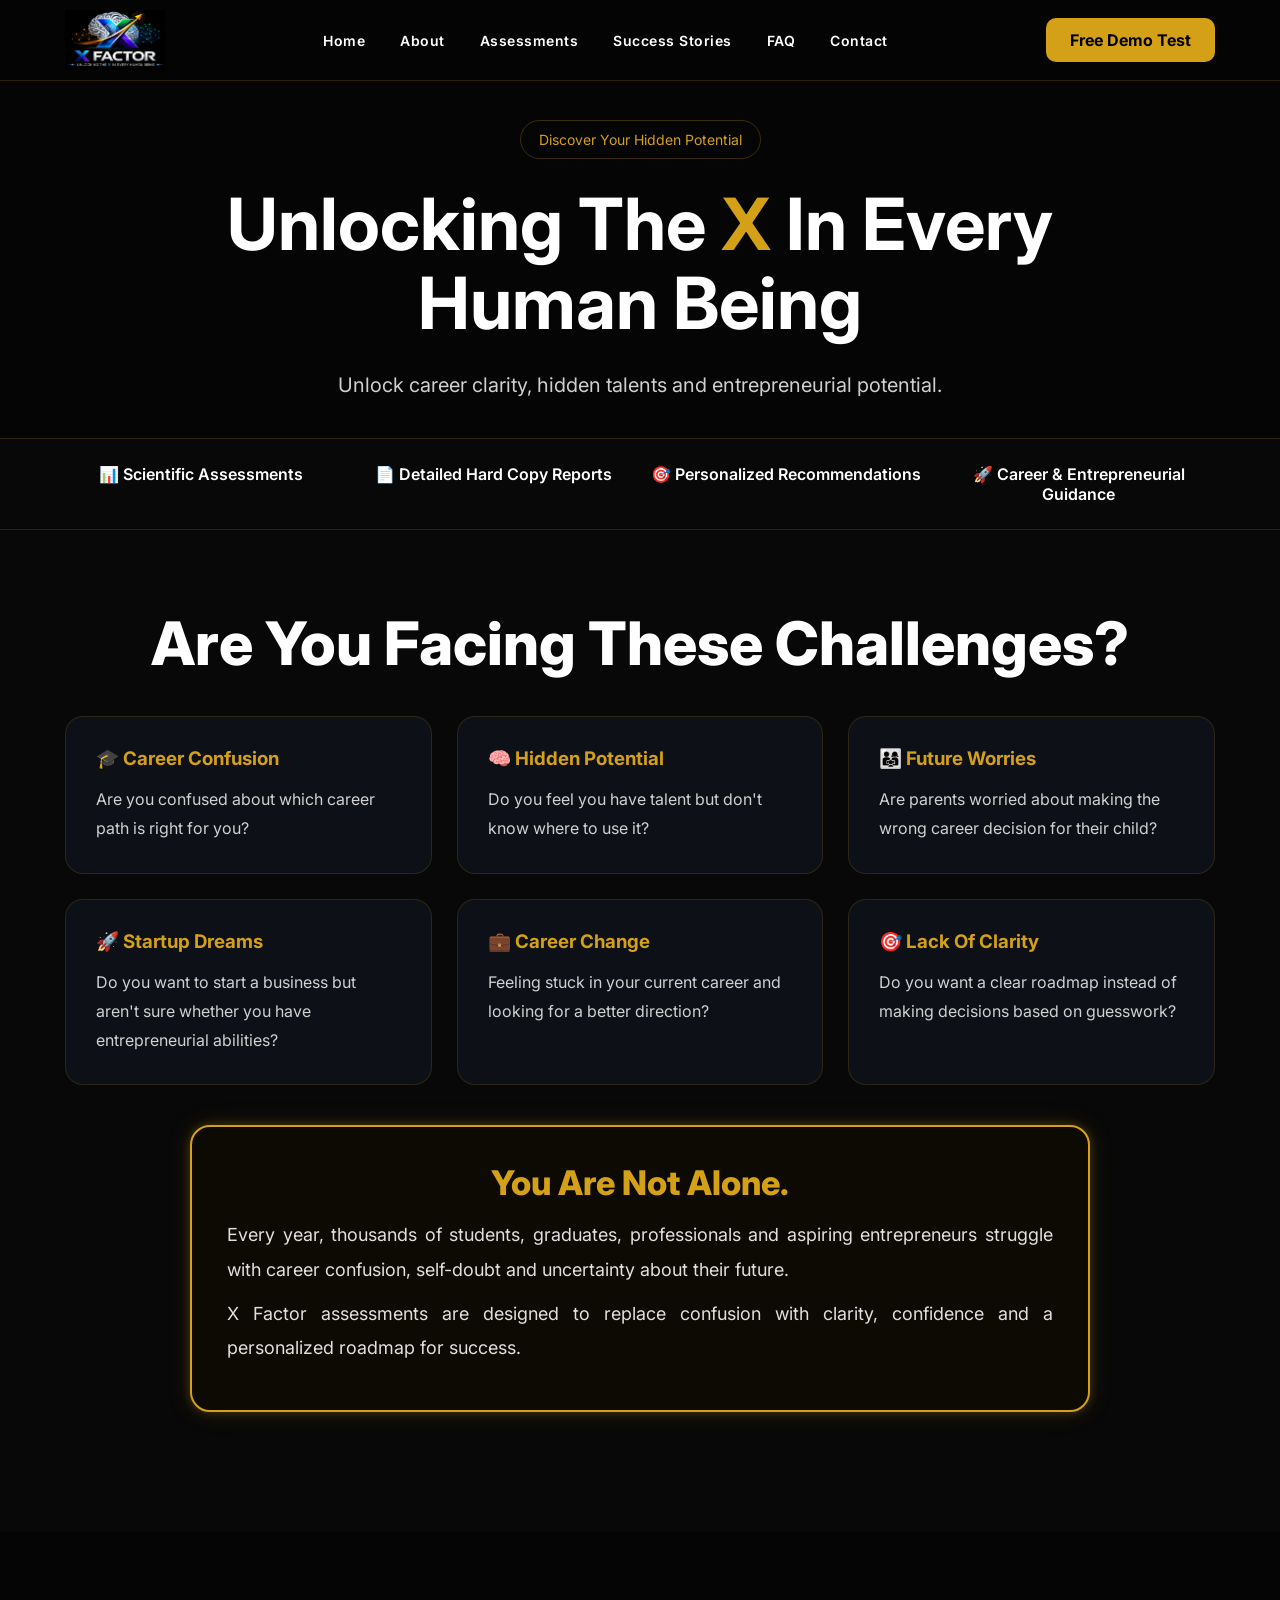
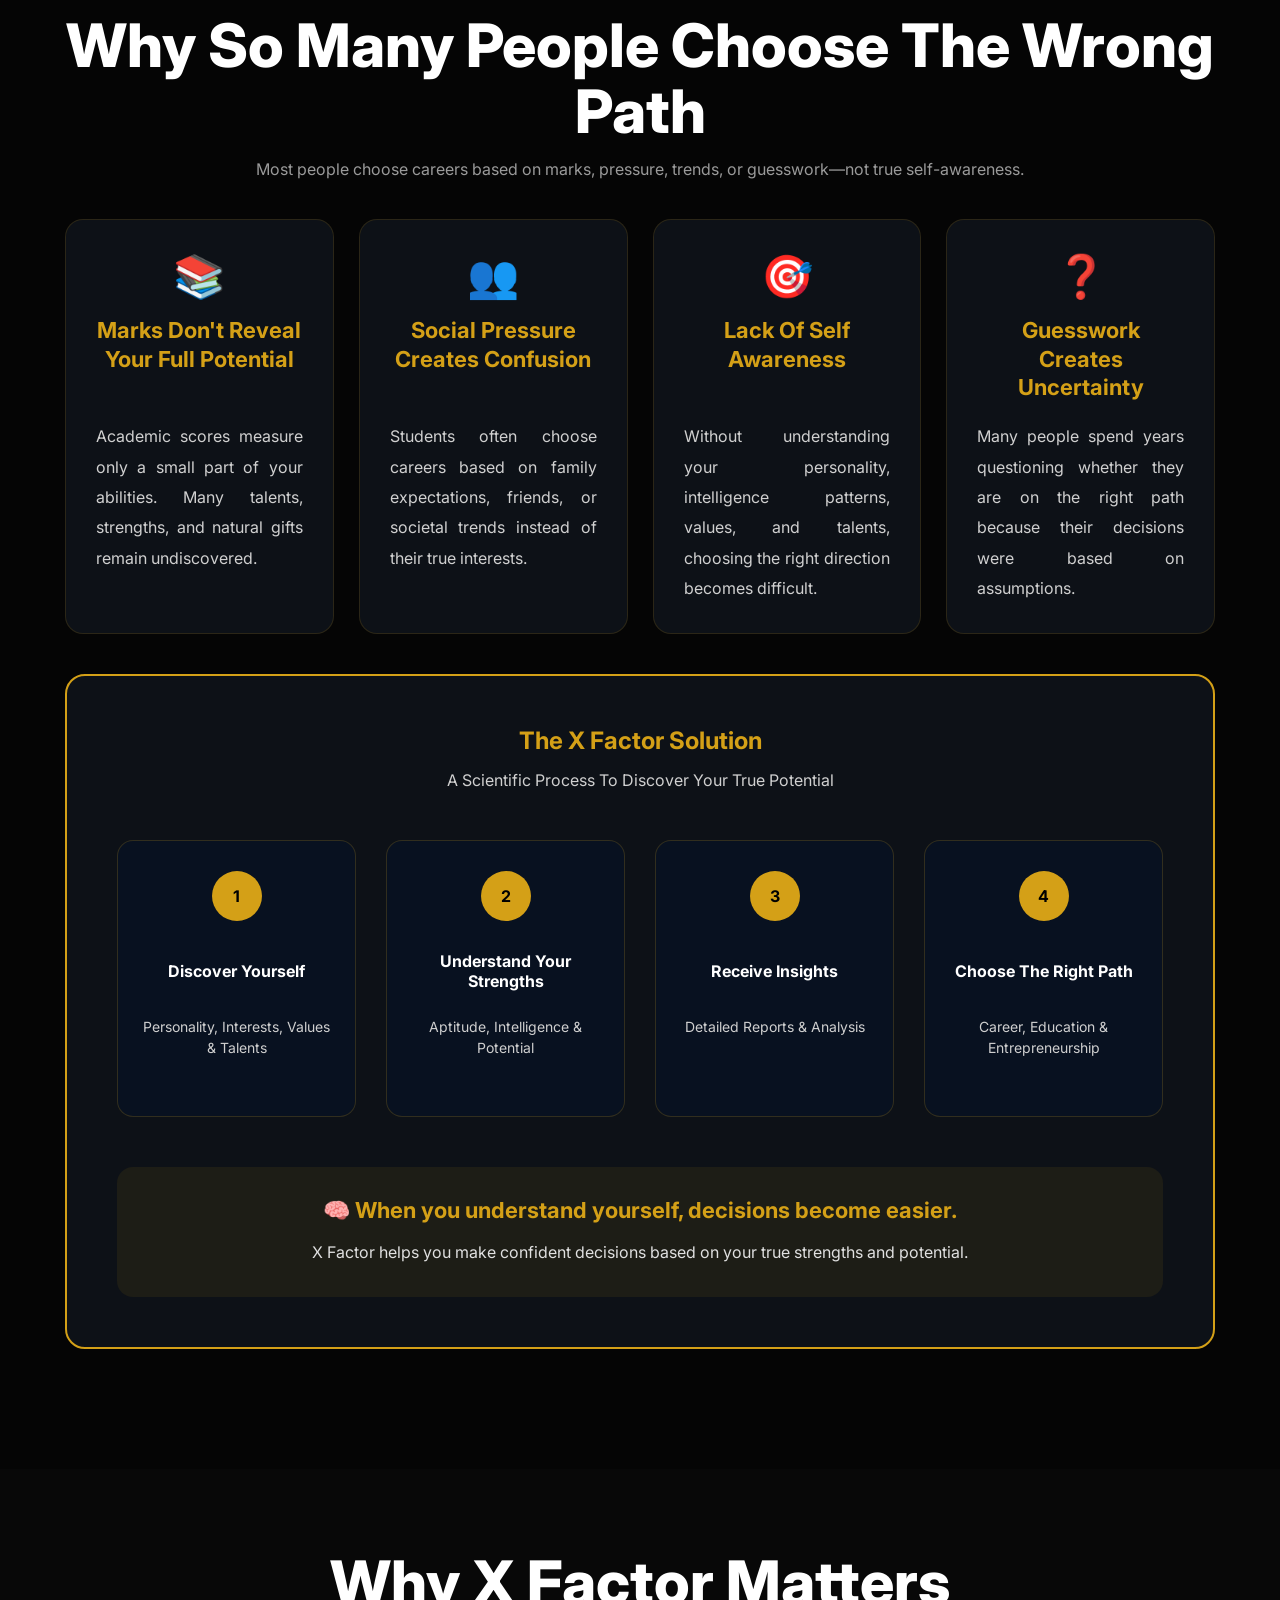
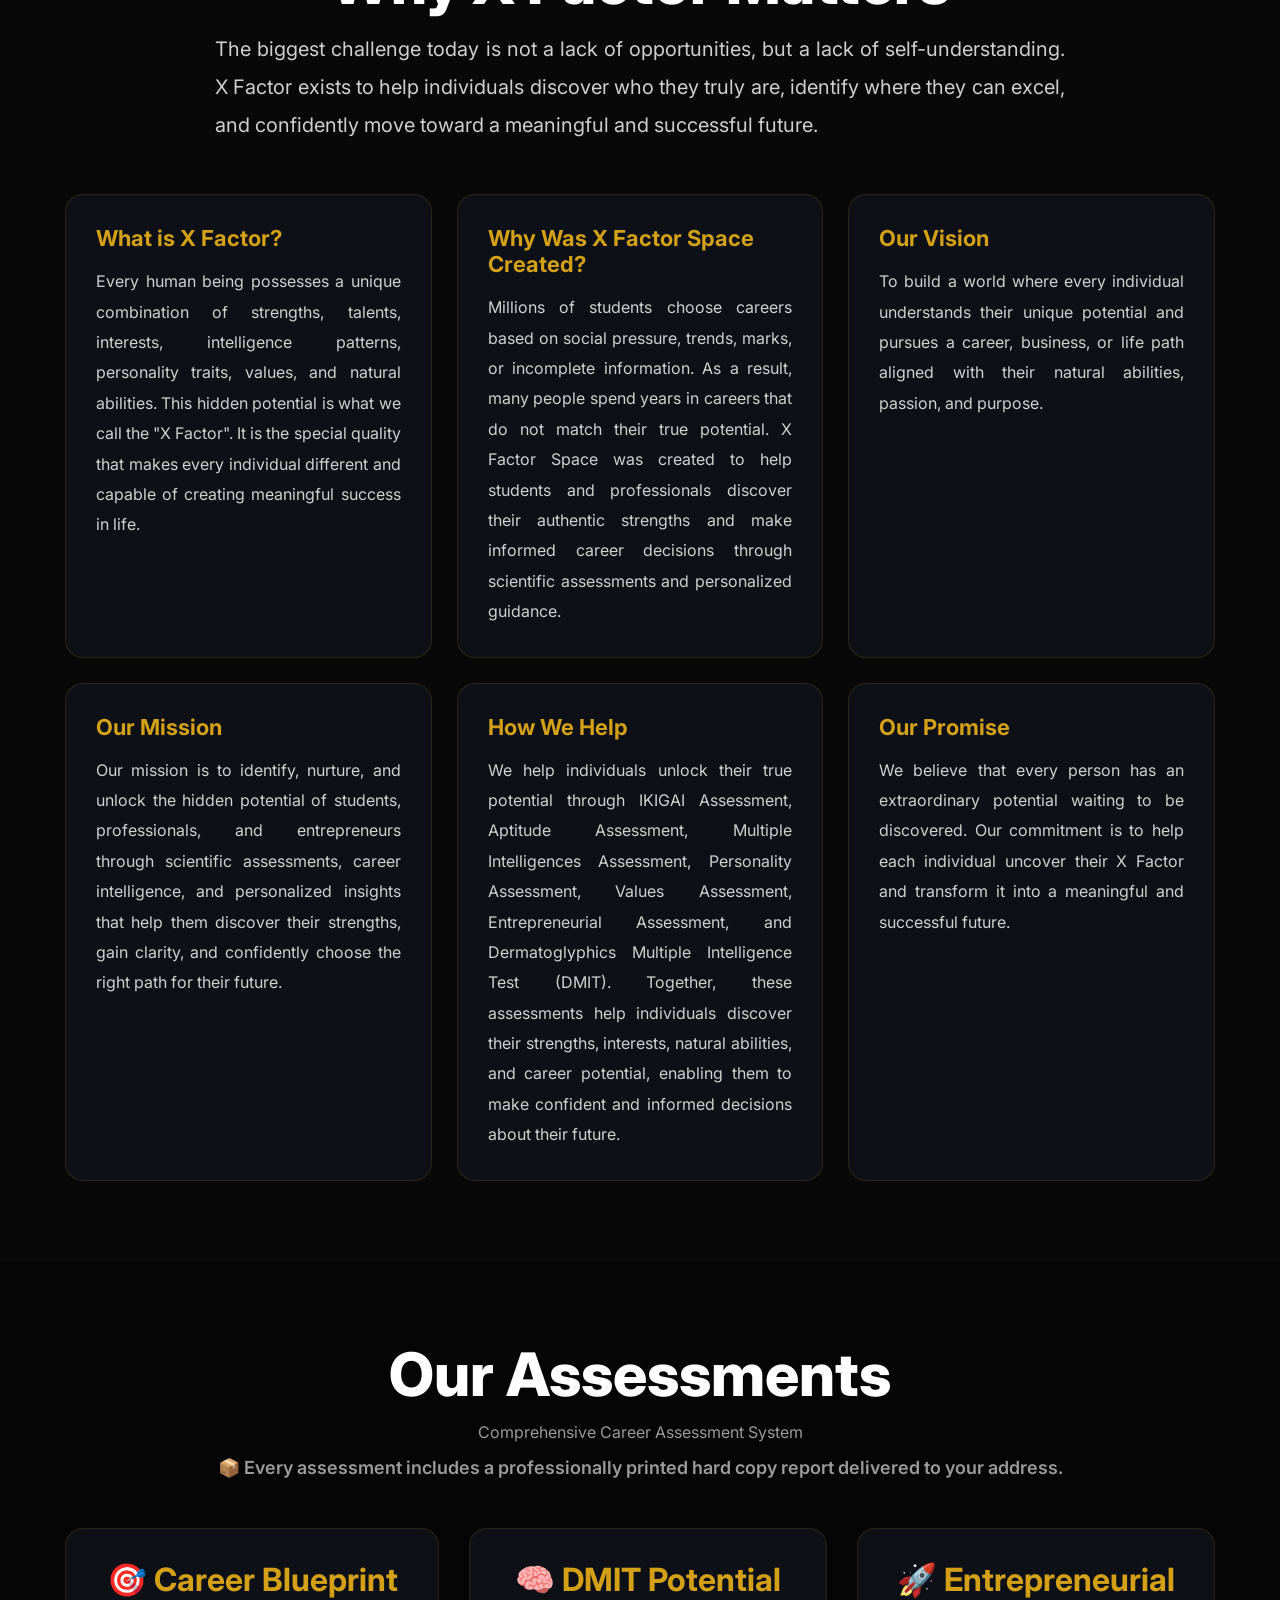
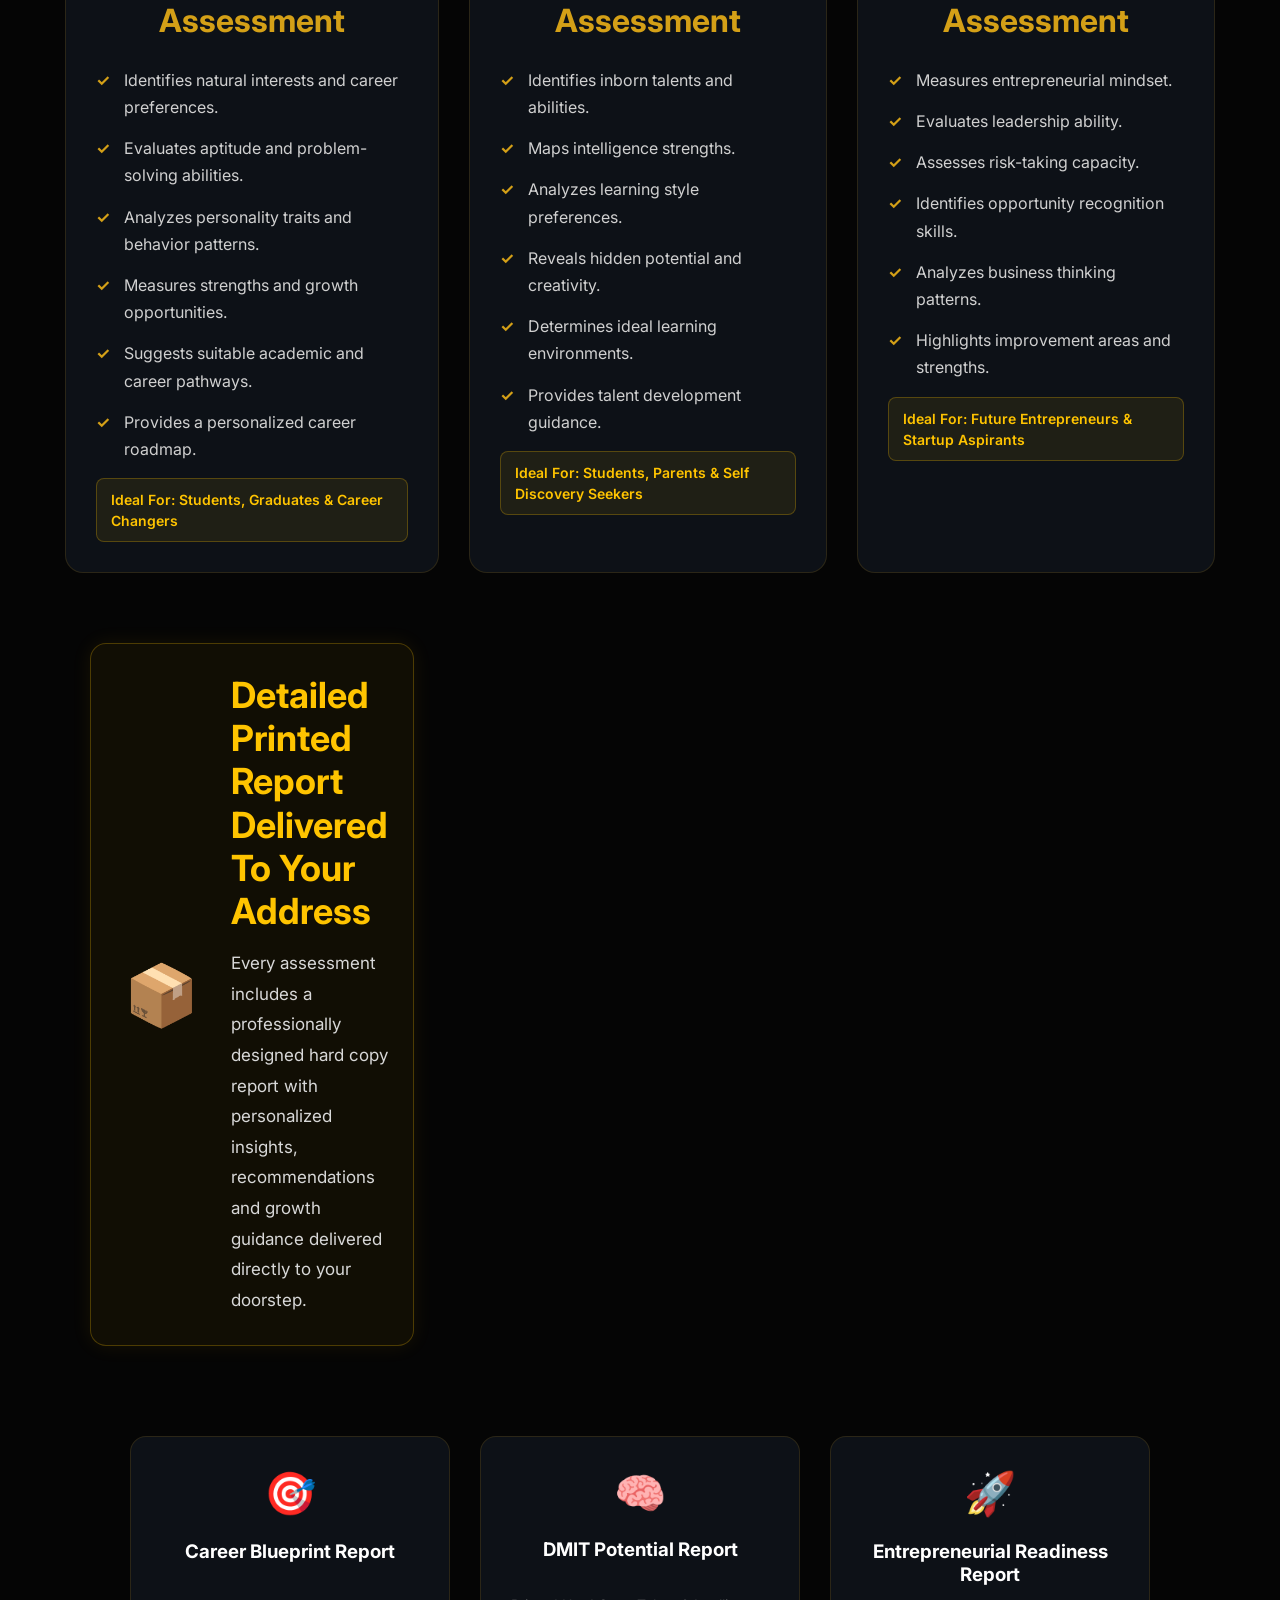
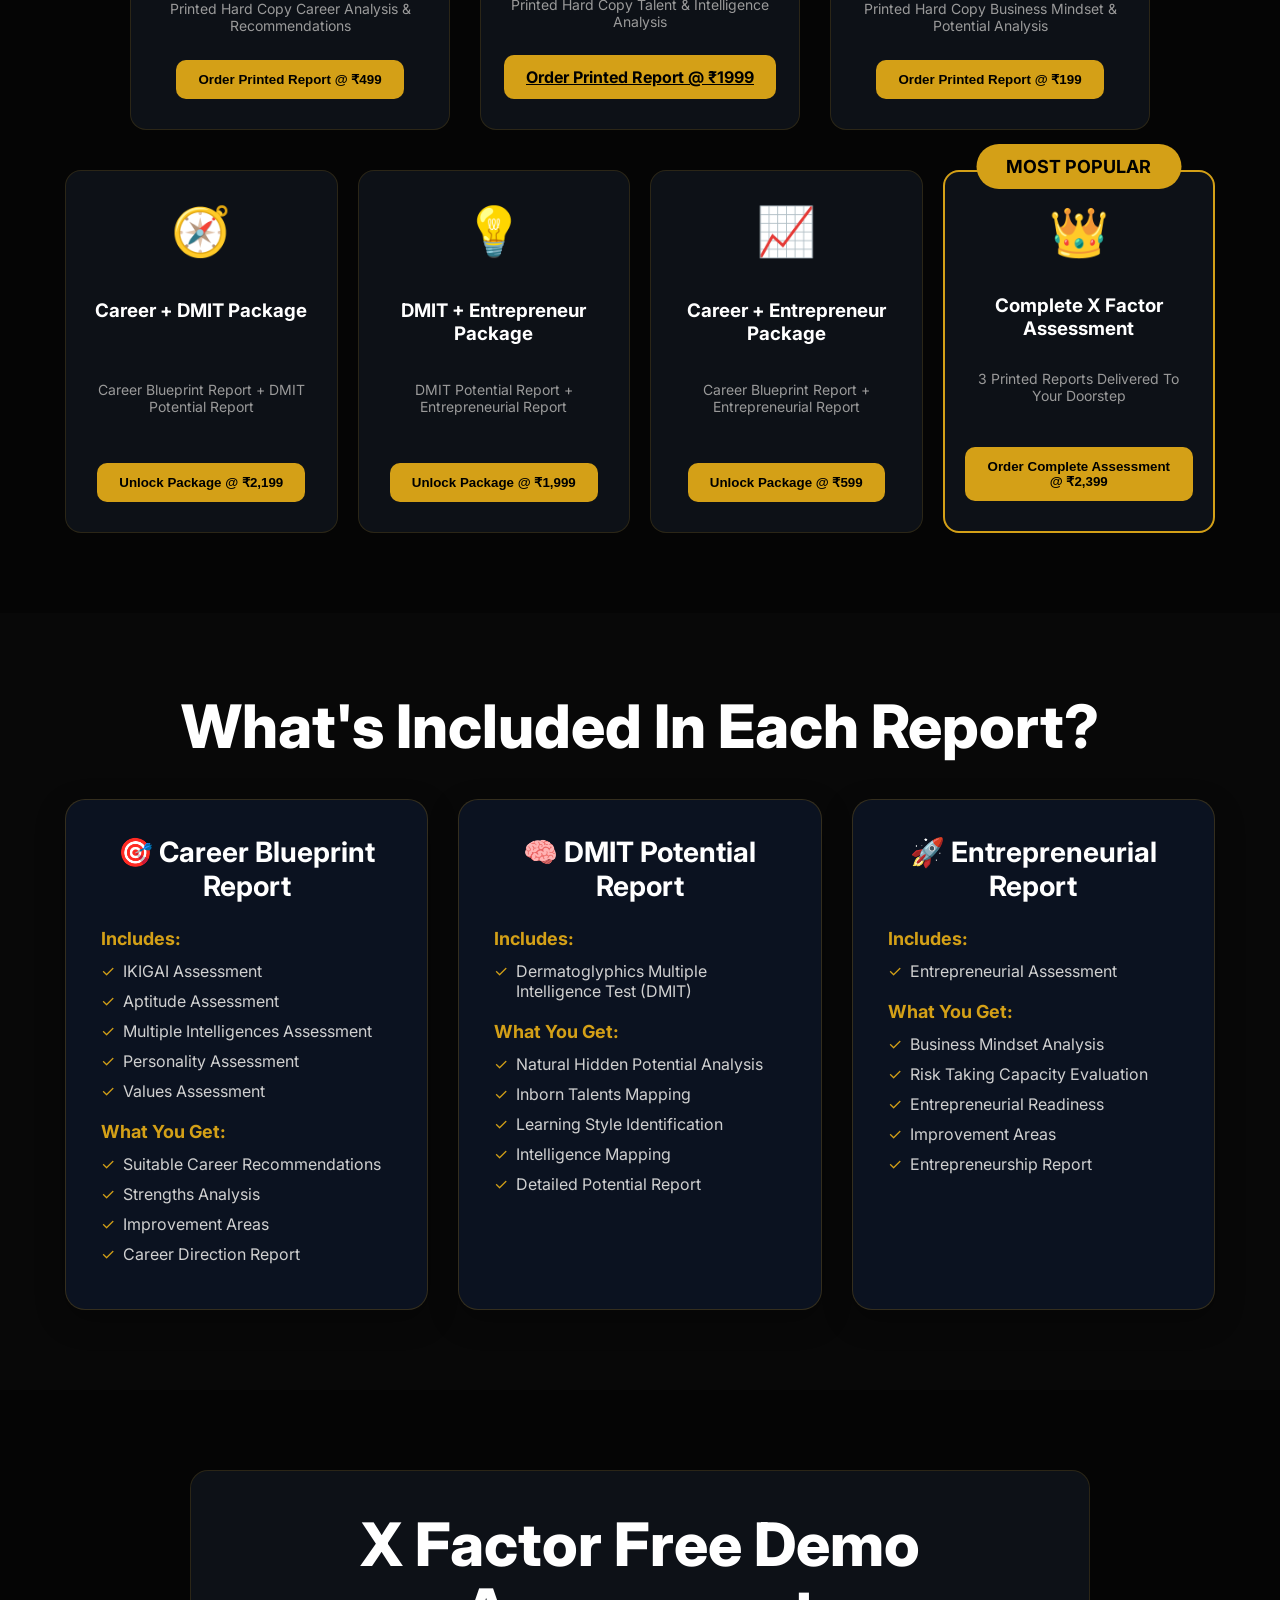
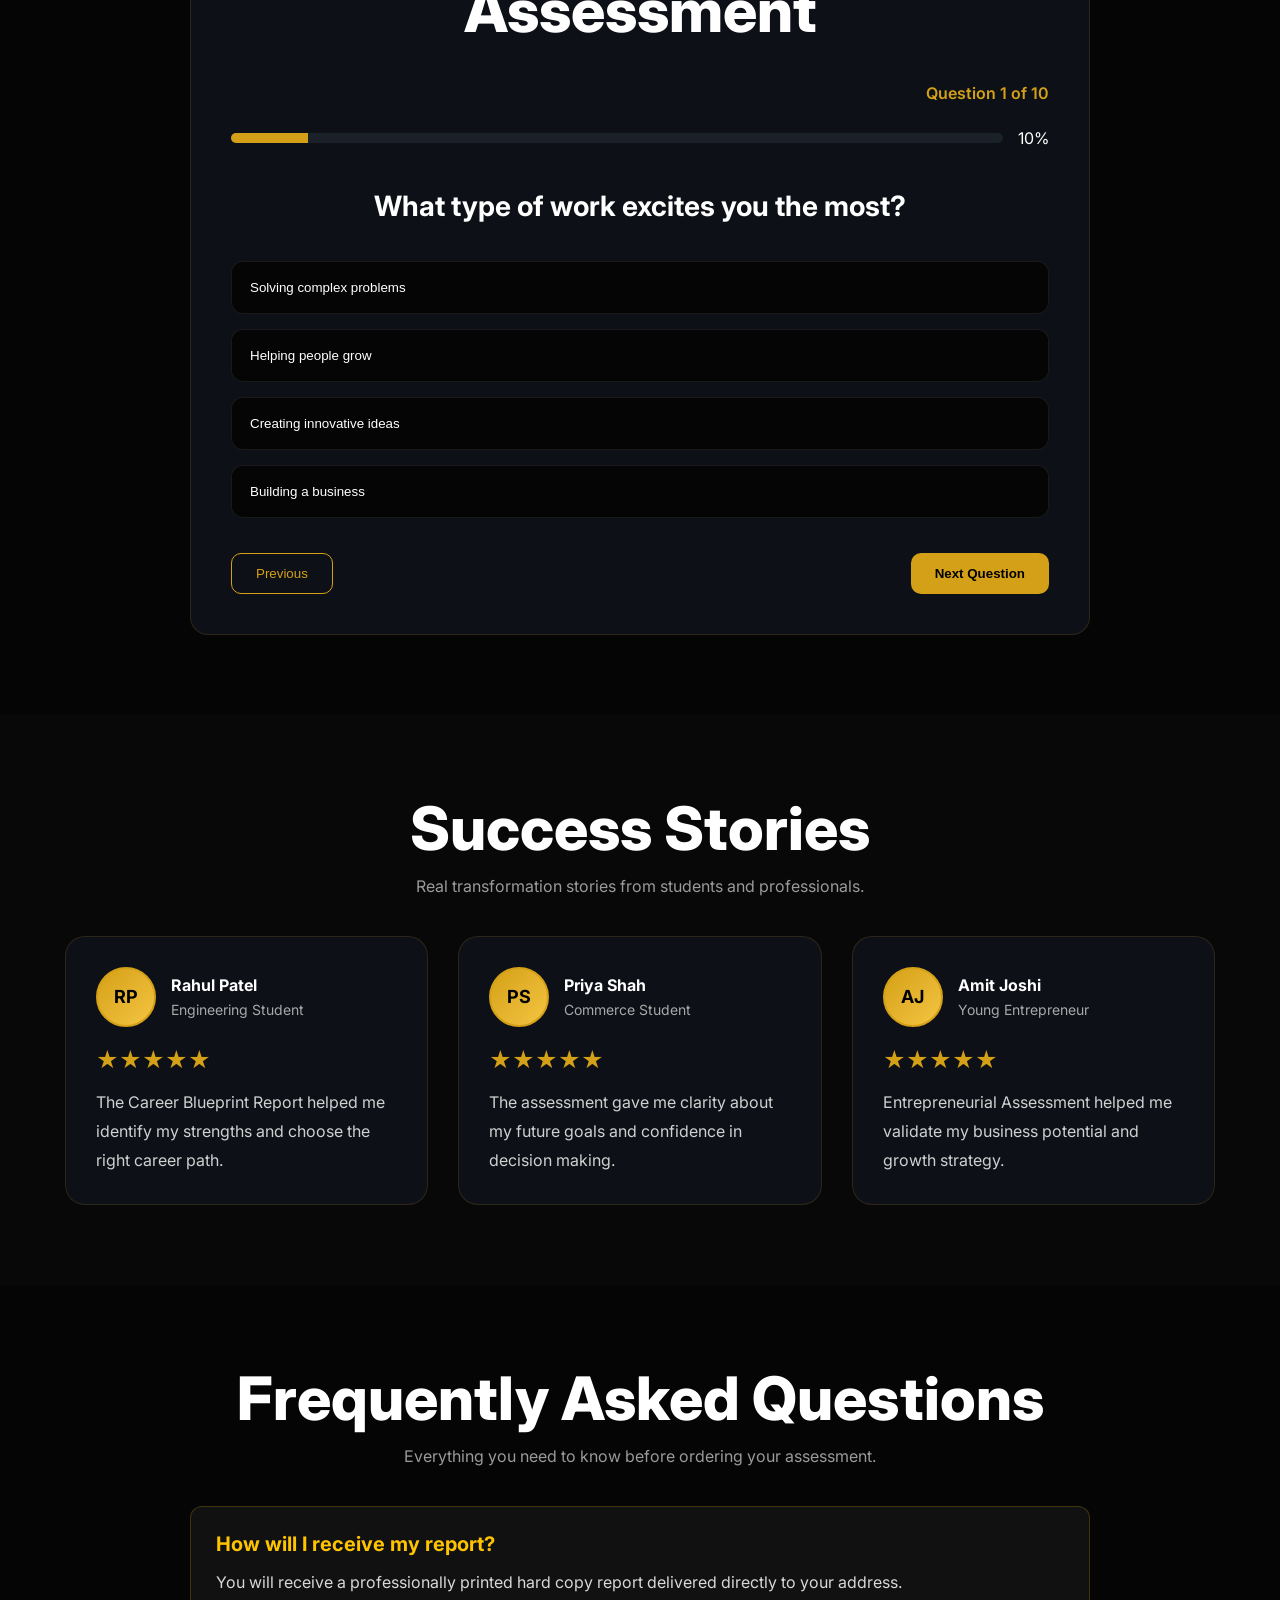
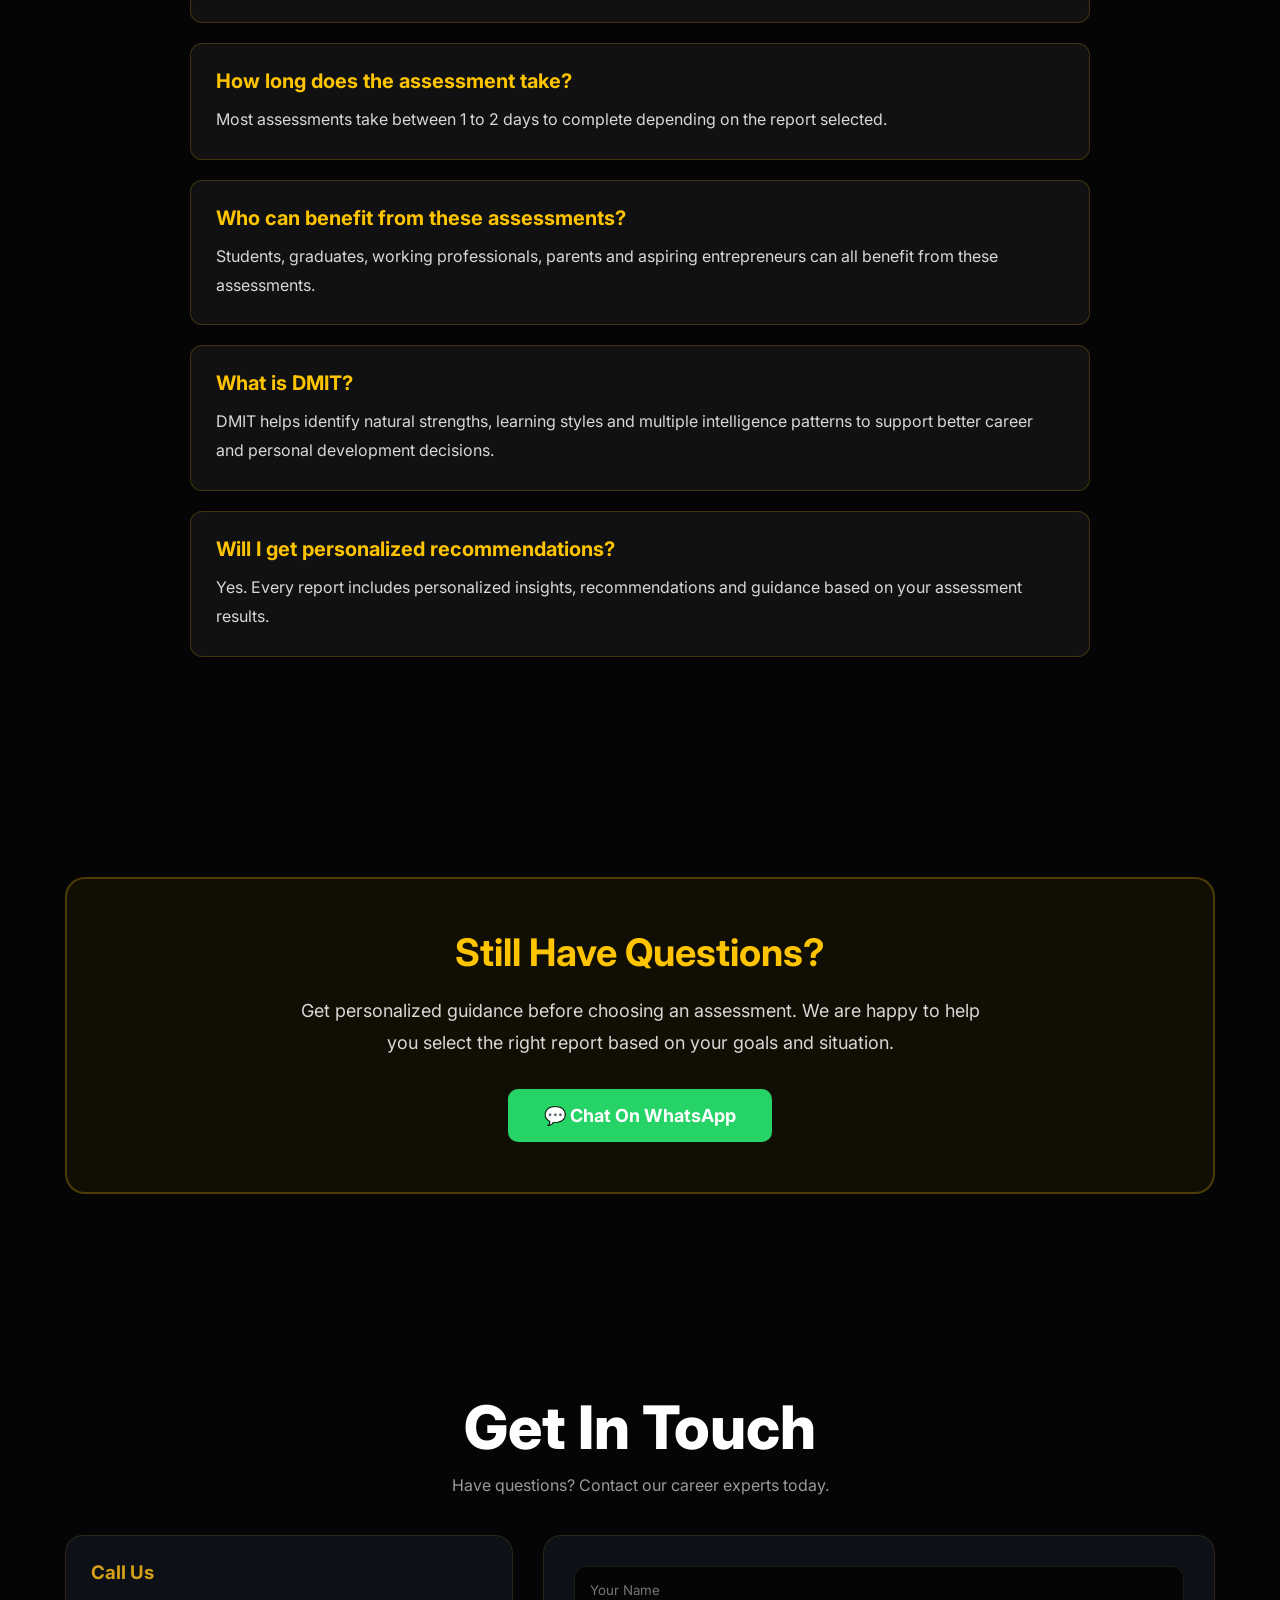
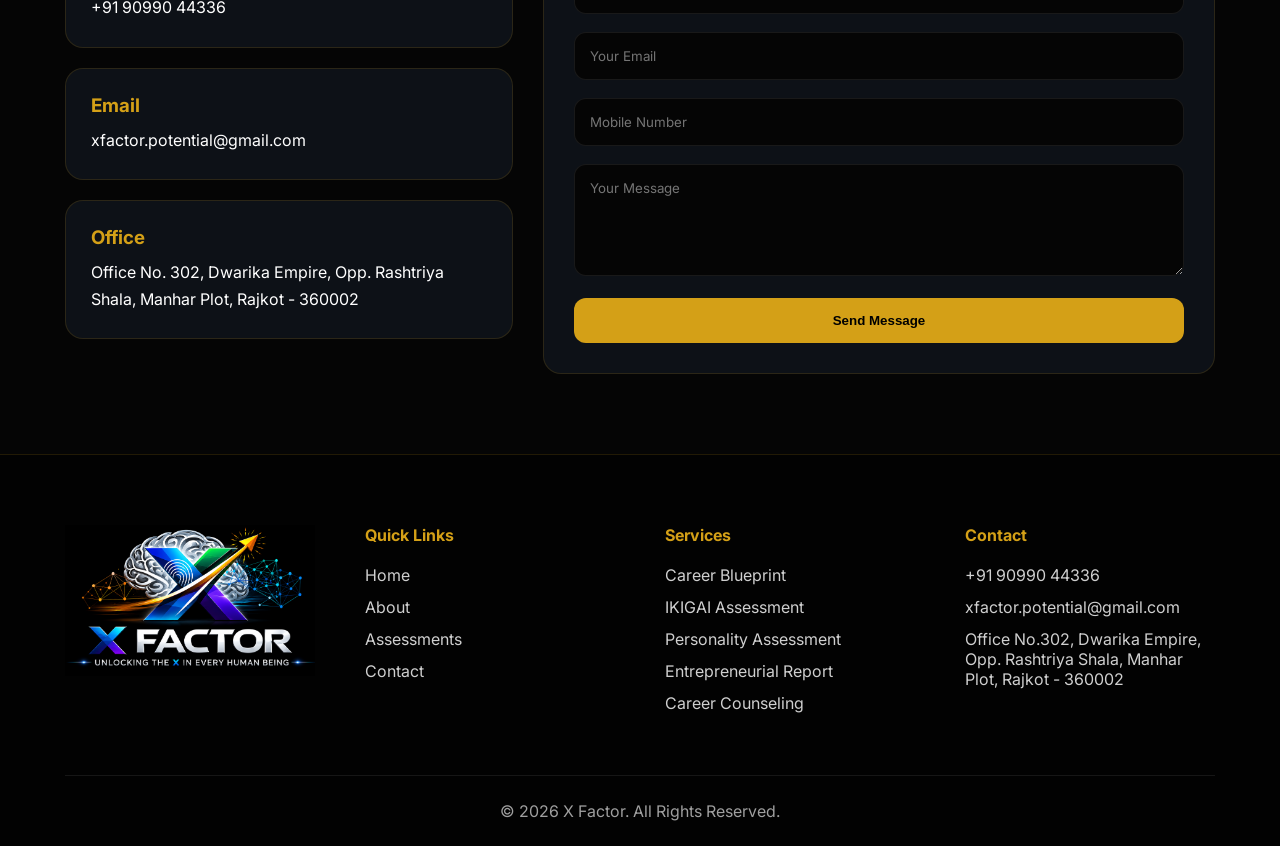
==== index.html @ c58e5fcf "Refactor question header and section header structure" ====
<!DOCTYPE html>
<html lang="en">

<head>

    <meta charset="UTF-8">
    <meta name="viewport" content="width=device-width, initial-scale=1.0">

    <title>X Factor Space</title>

    <!-- Google Fonts -->

    <link rel="preconnect" href="https://fonts.googleapis.com">

    <link rel="preconnect"
          href="https://fonts.gstatic.com"
          crossorigin>

    <link href="https://fonts.googleapis.com/css2?family=Inter:wght@300;400;500;600;700;800&display=swap"
          rel="stylesheet">

    <!-- CSS -->

    <link rel="stylesheet"
          href="css/style.css">

</head>

<body>

    <!-- HEADER -->

    <header class="header" id="header">

        <div class="container">

            <!-- Logo -->

            <a href="#" class="logo">

                <img src="images/logo.png"
                     alt="X Factor Space">

            </a>

            <!-- Navigation -->

            <nav class="nav" id="nav">

                <ul class="nav-menu">

                    <li><a href="#home">Home</a></li>

                    <li><a href="#about">About</a></li>

                    <li><a href="#assessments">Assessments</a></li>

                    <li><a href="#success-stories">Success Stories</a></li>

                    <li><a href="#faq">FAQ</a></li>

                    <li><a href="#contact">Contact</a></li>

                </ul>

            </nav>

            <!-- CTA + Mobile Menu -->

            <div class="header-actions">

                <a href="#assessment-screen"
   class="btn-primary">
    Free Demo Test
</a>
                <button id="menuToggle"
                        class="menu-toggle"
                        aria-label="Open Menu">

                    <img src="images/menu.svg"
                         alt="Menu">

                </button>

            </div>

        </div>

    </header>


<!-- HERO SECTION -->

<section class="hero" id="home">

    <div class="container hero-container">

        <div class="hero-content">

            <span class="hero-badge">
                Discover Your Hidden Potential
            </span>

            <h1>

                Unlocking The

                <span>X</span>

                In Every Human Being

            </h1>

           <p class="hero-description">
Unlock career clarity, hidden talents and entrepreneurial potential.
</p>

          
        </div>

    </div>

    <section class="trust-bar">

    <div class="container">

        <div class="trust-grid">

            <div class="trust-item">
                📊 Scientific Assessments
            </div>

            <div class="trust-item">
                📄 Detailed Hard Copy Reports
            </div>

            <div class="trust-item">
                🎯 Personalized Recommendations
            </div>

            <div class="trust-item">
                🚀 Career & Entrepreneurial Guidance
            </div>

        </div>

    </div>

</section>

</section>

<section class="pain-points">

    <div class="container">

        <div class="section-header">

            <h2>Are You Facing These Challenges?</h2>

        </div>

        <div class="pain-grid">

            <div class="pain-card">

                <h3>🎓 Career Confusion</h3>

                <p>
                    Are you confused about which career path is right for you?
                </p>

            </div>

            <div class="pain-card">

                <h3>🧠 Hidden Potential</h3>

                <p>
                    Do you feel you have talent but don't know where to use it?
                </p>

            </div>

            <div class="pain-card">

                <h3>👨‍👩‍👧 Future Worries</h3>

                <p>
                    Are parents worried about making the wrong career decision for their child?
                </p>

            </div>

            <div class="pain-card">

                <h3>🚀 Startup Dreams</h3>

                <p>
                    Do you want to start a business but aren't sure whether you have entrepreneurial abilities?
                </p>

            </div>

            <div class="pain-card">

                <h3>💼 Career Change</h3>

                <p>
                    Feeling stuck in your current career and looking for a better direction?
                </p>

            </div>

            <div class="pain-card">

                <h3>🎯 Lack Of Clarity</h3>

                <p>
                    Do you want a clear roadmap instead of making decisions based on guesswork?
                </p>

            </div>

        </div>

    </div>

   <div class="challenge-message">

    <h3>You Are Not Alone.</h3>

    <p>
        Every year, thousands of students, graduates, professionals and aspiring entrepreneurs struggle with career confusion, self-doubt and uncertainty about their future.
    </p>

    <p>
        X Factor assessments are designed to replace confusion with clarity, confidence and a personalized roadmap for success.
    </p>

</div>

    </section>

    <!-- WHY PEOPLE CHOOSE WRONG PATH -->

<section class="path-section">

    <div class="container">

        <div class="section-header">

            <h2>Why So Many People Choose The Wrong Path</h2>

            <p>
                Most people choose careers based on marks, pressure, trends, or guesswork—not true self-awareness.
            </p>

        </div>

        <div class="path-grid">

            <div class="path-card">

                <div class="path-icon">📚</div>

                <h3>Marks Don't Reveal Your Full Potential</h3>

                <p>
                    Academic scores measure only a small part of your abilities.
                    Many talents, strengths, and natural gifts remain undiscovered.
                </p>

            </div>

            <div class="path-card">

                <div class="path-icon">👥</div>

                <h3>Social Pressure Creates Confusion</h3>

                <p>
                    Students often choose careers based on family expectations,
                    friends, or societal trends instead of their true interests.
                </p>

            </div>

            <div class="path-card">

                <div class="path-icon">🎯</div>

                <h3>Lack Of Self Awareness</h3>

                <p>
                    Without understanding your personality, intelligence patterns,
                    values, and talents, choosing the right direction becomes difficult.
                </p>

            </div>

            <div class="path-card">

                <div class="path-icon">❓</div>

                <h3>Guesswork Creates Uncertainty</h3>

                <p>
                    Many people spend years questioning whether they are on the right
                    path because their decisions were based on assumptions.
                </p>

            </div>

        </div>

        <!-- SOLUTION -->

        <div class="solution-box">

            <h2>The X Factor Solution</h2>

            <p>
                A Scientific Process To Discover Your True Potential
            </p>

            <div class="solution-steps">

                <div class="step">
                    <span>1</span>
                    <h4>Discover Yourself</h4>
                    <p>Personality, Interests, Values & Talents</p>
                </div>

                <div class="arrow">→</div>

                <div class="step">
                    <span>2</span>
                    <h4>Understand Your Strengths</h4>
                    <p>Aptitude, Intelligence & Potential</p>
                </div>

                <div class="arrow">→</div>

                <div class="step">
                    <span>3</span>
                    <h4>Receive Insights</h4>
                    <p>Detailed Reports & Analysis</p>
                </div>

                <div class="arrow">→</div>

                <div class="step">
                    <span>4</span>
                    <h4>Choose The Right Path</h4>
                    <p>Career, Education & Entrepreneurship</p>
                </div>

            </div>

            <div class="solution-message">

                <strong>🧠 When you understand yourself, decisions become easier.</strong>

                <p>
                    X Factor helps you make confident decisions based on your true strengths and potential.
                </p>

            </div>

        </div>

    </div>
       
</section>

<section id="about" class="about-section">

    <div class="container">

        <div class="section-header">

            <h2>Why X Factor Matters</h2>

<p>
    The biggest challenge today is not a lack of opportunities, but a lack
    of self-understanding. X Factor exists to help individuals discover who
    they truly are, identify where they can excel, and confidently move
    toward a meaningful and successful future.
</p>
            
        </div>

        <div class="about-content">

            <div class="about-card">

                <h3>What is X Factor?</h3>

                <p>
                    Every human being possesses a unique combination of strengths,
                    talents, interests, intelligence patterns, personality traits,
                    values, and natural abilities. This hidden potential is what
                    we call the "X Factor". It is the special quality that makes
                    every individual different and capable of creating meaningful
                    success in life.
                </p>

            </div>

            <div class="about-card">

                <h3>Why Was X Factor Space Created?</h3>

                <p>
                    Millions of students choose careers based on social pressure,
                    trends, marks, or incomplete information. As a result, many
                    people spend years in careers that do not match their true
                    potential. X Factor Space was created to help students and
                    professionals discover their authentic strengths and make
                    informed career decisions through scientific assessments and
                    personalized guidance.
                </p>

            </div>

            <div class="about-card">

                <h3>Our Vision</h3>

                <p>
                    To build a world where every individual understands their
                    unique potential and pursues a career, business, or life path
                    aligned with their natural abilities, passion, and purpose.
                </p>

            </div>

            <div class="about-card">

                <h3>Our Mission</h3>

                <p>
    Our mission is to identify, nurture, and unlock
    the hidden potential of students, professionals,
    and entrepreneurs through scientific assessments,
    career intelligence, and personalized insights
    that help them discover their strengths, gain
    clarity, and confidently choose the right path
    for their future.
</p>

            </div>

            <div class="about-card">
                
                <h3>How We Help</h3>

               <p>
    We help individuals unlock their true potential
    through IKIGAI Assessment, Aptitude Assessment,
    Multiple Intelligences Assessment, Personality
    Assessment, Values Assessment, Entrepreneurial
    Assessment, and Dermatoglyphics Multiple Intelligence
    Test (DMIT). Together, these assessments help
    individuals discover their strengths, interests,
    natural abilities, and career potential, enabling
    them to make confident and informed decisions about
    their future.
</p>

            </div>

            <div class="about-card">

                <h3>Our Promise</h3>

                <p>
                    We believe that every person has an extraordinary potential
                    waiting to be discovered. Our commitment is to help each
                    individual uncover their X Factor and transform it into a
                    meaningful and successful future.
                </p>

            </div>

        </div>

    </div>

</section>
    
<!-- ASSESSMENTS SECTION -->

<section class="assessments" id="assessments">

    <div class="container">

        <div class="section-header">

            <h2>Our Assessments</h2>

            <p>
                Comprehensive Career Assessment System
            </p>

    <p class="delivery-note">

📦 Every assessment includes a professionally printed hard copy report delivered to your address.

</p>

    </div>

    <div class="assessment-details">

    <div class="detail-card">
    <h3>🎯 Career Blueprint Assessment</h3>
    <ul>
        <li>Identifies natural interests and career preferences.</li>
        <li>Evaluates aptitude and problem-solving abilities.</li>
        <li>Analyzes personality traits and behavior patterns.</li>
        <li>Measures strengths and growth opportunities.</li>
        <li>Suggests suitable academic and career pathways.</li>
        <li>Provides a personalized career roadmap.</li>
    </ul>

        
<div class="ideal-for">
    Ideal For: Students, Graduates & Career Changers
</div>

</div>
        
    <div class="detail-card">
    <h3>🧠 DMIT Potential Assessment</h3>
    <ul>
        <li>Identifies inborn talents and abilities.</li>
        <li>Maps intelligence strengths.</li>
        <li>Analyzes learning style preferences.</li>
        <li>Reveals hidden potential and creativity.</li>
        <li>Determines ideal learning environments.</li>
        <li>Provides talent development guidance.</li>
    </ul>

    <div class="ideal-for">
    Ideal For: Students, Parents & Self Discovery Seekers
</div>
</div>


        
    <div class="detail-card">
    <h3>🚀 Entrepreneurial Assessment</h3>
    <ul>
        <li>Measures entrepreneurial mindset.</li>
        <li>Evaluates leadership ability.</li>
        <li>Assesses risk-taking capacity.</li>
        <li>Identifies opportunity recognition skills.</li>
        <li>Analyzes business thinking patterns.</li>
        <li>Highlights improvement areas and strengths.</li>
    </ul>

        <div class="ideal-for">
    Ideal For: Future Entrepreneurs & Startup Aspirants

        </div>

    </div>

        <section class="delivery-badge">

    <div class="container">

        <div class="delivery-box">

            <div class="delivery-icon">📦</div>

            <div class="delivery-content">

                <h3>Detailed Printed Report Delivered To Your Address</h3>

                <p>
                    Every assessment includes a professionally designed hard copy report with personalized insights, recommendations and growth guidance delivered directly to your doorstep.
                </p>

            </div>

        </div>

    </div>

</section>
        
        </div>
       <div class="assessment-grid">

    <div class="assessment-card">

        <div class="assessment-icon">🎯</div>

        <h3>Career Blueprint Report</h3>

<span>
    Printed Hard Copy Career Analysis & Recommendations
</span>

<button class="assessment-btn">
    Order Printed Report @ ₹499
</button>
        
    </div>

    <div class="assessment-card">

        <div class="assessment-icon">🧠</div>

       <h3>DMIT Potential Report</h3>

<span>
    Printed Hard Copy Talent & Intelligence Analysis
</span>

<a href="https://rzp.io/rzp/VgU88TFz"
   target="_blank"
   class="assessment-btn">
   Order Printed Report @ ₹1999
</a>
        
    </div>

    <div class="assessment-card">

        <div class="assessment-icon">🚀</div>

        <h3>Entrepreneurial Readiness Report</h3>

<span>
    Printed Hard Copy Business Mindset & Potential Analysis
</span>

<button class="assessment-btn">
    Order Printed Report @ ₹199
</button>
        
    </div>

    </div>
            
    <!-- ===========================
     COMBO PACKAGES
=========================== -->

<!-- Career + DMIT Package -->

<div class="combo-grid">
            
<div class="assessment-card combo-card">

    <div class="assessment-icon">🧭</div>

    <h3>Career + DMIT Package</h3>

    <span>
        Career Blueprint Report +
        DMIT Potential Report
    </span>

    <button class="assessment-btn">
        Unlock Package @ ₹2,199
    </button>

</div>

<!-- DMIT + Entrepreneur Package -->

<div class="assessment-card combo-card">

    <div class="assessment-icon">💡</div>

    <h3>DMIT + Entrepreneur Package</h3>

    <span>
        DMIT Potential Report +
        Entrepreneurial Report
    </span>

    <button class="assessment-btn">
        Unlock Package @ ₹1,999
    </button>

</div>

<!-- Career + Entrepreneur Package -->

<div class="assessment-card combo-card">

    <div class="assessment-icon">📈</div>

    <h3>Career + Entrepreneur Package</h3>

    <span>
        Career Blueprint Report +
        Entrepreneurial Report
    </span>

    <button class="assessment-btn">
        Unlock Package @ ₹599
    </button>

</div>

<!-- Complete X Factor Package -->

<div class="assessment-card combo-card featured-package"
     id="complete-package">

    <div class="popular-badge">
    MOST POPULAR
</div>

    <div class="assessment-icon">👑</div>

   <h3>Complete X Factor Assessment</h3>

<span>
    3 Printed Reports Delivered To Your Doorstep
</span>

<button class="assessment-btn">
    Order Complete Assessment @ ₹2,399
</button>
    
</div>

</div>
            
</section>

<section class="report-details">

    <div class="container">

        <div class="section-header">

            <h2>What's Included In Each Report?</h2>

        </div>

        <div class="report-grid">

            <!-- Career Blueprint -->

            <div class="report-card">

                <h3>🎯 Career Blueprint Report</h3>

                <h4>Includes:</h4>

                <ul>

                    <li>IKIGAI Assessment</li>

                    <li>Aptitude Assessment</li>

                    <li>Multiple Intelligences Assessment</li>

                    <li>Personality Assessment</li>

                    <li>Values Assessment</li>

                </ul>

                <h4>What You Get:</h4>

                <ul>

                    <li>Suitable Career Recommendations</li>

                    <li>Strengths Analysis</li>

                    <li>Improvement Areas</li>

                    <li>Career Direction Report</li>

                </ul>

            </div>

            <!-- DMIT -->

            <div class="report-card">

                <h3>🧠 DMIT Potential Report</h3>

                <h4>Includes:</h4>

                <ul>

                    <li>Dermatoglyphics Multiple Intelligence Test (DMIT)</li>

                </ul>

                <h4>What You Get:</h4>

                <ul>

                    <li>Natural Hidden Potential Analysis</li>

                    <li>Inborn Talents Mapping</li>

                    <li>Learning Style Identification</li>

                    <li>Intelligence Mapping</li>

                    <li>Detailed Potential Report</li>

                </ul>

            </div>

            <!-- Entrepreneur -->

            <div class="report-card">

                <h3>🚀 Entrepreneurial Report</h3>

                <h4>Includes:</h4>

                <ul>

                    <li>Entrepreneurial Assessment</li>

                </ul>

                <h4>What You Get:</h4>

                <ul>

                    <li>Business Mindset Analysis</li>

                    <li>Risk Taking Capacity Evaluation</li>

                    <li>Entrepreneurial Readiness</li>

                    <li>Improvement Areas</li>

                    <li>Entrepreneurship Report</li>

                </ul>

            </div>

        </div>

    </div>

</section>

<!-- ACCOUNT REGISTRATION POPUP -->

<div class="modal-overlay"
     id="registerModal">

    <div class="modal-box">

        <button
            class="close-modal"
            id="closeRegisterModal">

            ×

        </button>

        <h2>Create Your Account</h2>

        <form id="registerForm">

            <div class="form-group">

                <label>Full Name</label>

                <input
                    type="text"
                    id="fullName"
                    placeholder="Enter your full name"
                    required>

            </div>

            <div class="form-group">

                <label>Email Address</label>

                <input
                    type="email"
                    id="email"
                    placeholder="Enter your email"
                    required>

            </div>

            <div class="form-group">

                <label>Mobile Number</label>

                <input
                    type="tel"
                    id="mobile"
                    placeholder="Enter your mobile number"
                    required>

            </div>

            <button
                type="submit"
                class="generate-btn">

                Generate Promo Code

            </button>

        </form>

        <p class="privacy-text">

            We respect your privacy.
            Your data is safe with us.

        </p>

    </div>

</div>

<!-- ASSESSMENT UNLOCK POPUP -->

<div class="modal-overlay"
     id="unlockModal">

    <div class="modal-box unlock-box">

        <button
            class="close-modal"
            id="closeUnlockModal">

            ×

        </button>

        <h2>Unlock Assessment</h2>

        <p class="unlock-text">

            Enter your Promo Code to unlock
            the complete assessment.

        </p>

        <form id="unlockForm">

            <div class="form-group">

                <label>Promo Code</label>

                <input
                    type="text"
                    id="unlockPromoCode"
                    placeholder="Enter Promo Code"
                    required>

            </div>

            <button
                type="submit"
                class="generate-btn">

                Verify Promo Code

            </button>

            <button
                type="button"
                class="payment-btn">

                Proceed To Payment

            </button>

        </form>

    </div>

</div>

<!-- ASSESSMENT QUESTIONS SCREEN -->

<!-- X FACTOR FREE DEMO ASSESSMENT -->

<section class="assessment-screen"
         id="assessment-screen">

<div class="container">

    <div class="question-card">

        <div class="section-header">

    <h2>X Factor Free Demo Assessment</h2>

</div>

<div class="question-header">

    <span></span>

    <span id="questionCounter">
        Question 1 of 10
    </span>

</div>
        <!-- PROGRESS BAR -->

        <div class="progress-wrapper">

            <div class="progress-bar">

                <div class="progress-fill"
                     id="progressFill"
                     style="width:10%;"></div>

            </div>

            <span id="progressPercent">
                10%
            </span>

        </div>

        <!-- QUESTION -->

        <div class="question-content">

            <h3 class="question-title"
                id="questionText">

                What type of work excites you the most?

            </h3>

            <div class="options-group"
                 id="optionsContainer">

            </div>

        </div>

        <!-- BUTTONS -->

        <div class="question-actions">

            <button class="previous-btn"
                    id="previousBtn">

                Previous

            </button>

            <button class="next-btn"
                    id="nextBtn">

                Next Question

            </button>

        </div>

    </div>

</div>

</section>

<!-- LEAD FORM SECTION -->

<section id="leadFormSection" style="display:none;">

    <div class="container">

        <div class="lead-form-card">

            <h2>🎯 Assessment Completed!</h2>

            <p>
                Your demo assessment has been completed successfully.
                
                Please fill the form below to unlock and view your result.
            </p>

            <form id="leadForm">

                <div class="form-group">

                    <input
                        type="text"
                        id="leadName"
                        placeholder="Your Name"
                        required>

                </div>

                <div class="form-group">

                    <input
                        type="email"
                        id="leadEmail"
                        placeholder="Your Email"
                        required>

                </div>

                <div class="form-group">

                    <input
                        type="tel"
                        id="leadMobile"
                        placeholder="Mobile Number"
                        required>

                </div>

                <div class="form-group">

                    <textarea
                        id="leadMessage"
                        rows="4"
                        placeholder="Career Goal / Message"></textarea>

                </div>

                <button
                    type="submit"
                    class="contact-btn">

                    View My Result

                </button>

            </form>

        </div>

    </div>

</section>
    
<!-- DEMO RESULT SCREEN -->

<section class="assessment-result"
         id="assessmentResult"
         style="display:none;">

<div class="container">

    <div class="question-card">

        <div class="section-header">

            <h2>
                Your X Factor Snapshot
            </h2>

            <p>
                Based on your Demo Assessment
            </p>

        </div>

        <div class="score-grid">

            <div class="score-card">

                <div class="score-circle"
                     id="careerScore">

                    0%

                </div>

                <h3>
                    Career Alignment
                </h3>

            </div>

            <div class="score-card">

                <div class="score-circle"
                     id="dmitScore">

                    0%

                </div>

                <h3>
                    Natural Potential
                </h3>

            </div>

            <div class="score-card">

                <div class="score-circle"
                     id="entrepreneurScore">

                    0%

                </div>

                <h3>
                    Entrepreneurial Readiness
                </h3>

            </div>

        </div>

        <div class="report-box">

            <h3>
                Your Key Strengths
            </h3>

            <ul class="career-list">

                <li>Creative Thinking</li>

                <li>Problem Solving Ability</li>

                <li>Leadership Potential</li>

                <li>Learning Agility</li>

            </ul>

        </div>

        <div class="report-box">

        <!-- WHAT YOUR COMPLETE REPORTS REVEAL -->

<div class="report-box">

    <h3>
        🚀 What Your Complete Reports Reveal
    </h3>

    <div class="report-info-grid">

        <div class="report-info-card">

            <h4>🎯 Career Blueprint Report</h4>

            <ul>
                <li>Best Career Options Based On Your Strengths</li>
                <li>Suitable Streams, Courses & Professions</li>
                <li>Career Growth Roadmap</li>
                <li>Skills You Should Develop Next</li>
            </ul>

            <p>
                <strong>Ideal For:</strong>
                Students, Graduates & Career Changers
            </p>

        </div>

        <div class="report-info-card">

            <h4>🧠 DMIT Potential Report</h4>

            <ul>
                <li>Natural Talents & Hidden Abilities</li>
                <li>Learning Style Analysis</li>
                <li>Multiple Intelligence Mapping</li>
                <li>Strengths & Improvement Areas</li>
            </ul>

            <p>
                <strong>Ideal For:</strong>
                Students, Parents & Self Discovery Seekers
            </p>

        </div>

        <div class="report-info-card">

            <h4>🚀 Entrepreneurial Report</h4>

            <ul>
                <li>Business Mindset Assessment</li>
                <li>Risk Taking & Leadership Potential</li>
                <li>Innovation & Opportunity Recognition</li>
                <li>Entrepreneurial Growth Roadmap</li>
            </ul>

            <p>
                <strong>Ideal For:</strong>
                Future Entrepreneurs & Startup Aspirants
            </p>

        </div>

    </div>

</div>

<!-- COMPLETE PACKAGE -->

<div class="report-box">

    <h3>
        ⭐ Complete X Factor Package
    </h3>

    <ul class="career-list">

        <li>Know Who You Truly Are</li>

        <li>Discover Your Hidden Potential</li>

        <li>Choose The Right Career Direction</li>

        <li>Understand Your Entrepreneurial Ability</li>

        <li>Get A Personalized Growth Roadmap</li>

    </ul>

    <p style="margin-top:20px; color:#cccccc;">

        Important:
        This demo assessment is only a quick snapshot.
        The complete assessment provides deeper analysis,
        personalized insights and detailed recommendations.

    </p>

</div>


        <div style="text-align:center; margin-top:30px;">

            <a href="#complete-package"
               class="btn-primary">

                Unlock Complete X Factor Report

            </a>

        </div>

    </div>

</div>

</section>

<!-- CAREER BLUEPRINT REPORT -->

<section class="career-report"
         id="career-report">

    <div class="container">

        <div class="section-header">

            <h2>Your Career Blueprint Report</h2>

            <p>
                Personalized career insights based on your assessment.
            </p>

        </div>

        <!-- SCORE CARDS -->

        <div class="score-grid">

            <div class="score-card">

                <div class="score-circle">
                    92%
                </div>

                <h3>Personality Match</h3>

            </div>

            <div class="score-card">

                <div class="score-circle">
                    88%
                </div>

                <h3>Aptitude Score</h3>

            </div>

            <div class="score-card">

                <div class="score-circle">
                    95%
                </div>

                <h3>Multiple Intelligence</h3>

            </div>

            <div class="score-card">

                <div class="score-circle">
                    85%
                </div>

                <h3>Career Readiness</h3>

            </div>

        </div>

        <!-- CAREER MATCHES -->

        <div class="report-box">

            <h3>Top Career Matches</h3>

            <ul class="career-list">

                <li>Software Engineer</li>

                <li>Data Scientist</li>

                <li>AI Researcher</li>

                <li>Product Manager</li>

                <li>Technology Consultant</li>

            </ul>

        </div>

        <!-- STRENGTHS -->

        <div class="report-box">

            <h3>Your Strengths</h3>

            <ul class="career-list">

                <li>Strong Analytical Thinking</li>

                <li>Problem Solving Ability</li>

                <li>High Learning Agility</li>

                <li>Leadership Potential</li>

                <li>Decision Making Skills</li>

            </ul>

        </div>

        <!-- DEVELOPMENT AREAS -->

        <div class="report-box">

            <h3>Development Areas</h3>

            <ul class="career-list">

                <li>Communication Skills</li>

                <li>Public Speaking</li>

                <li>Team Collaboration</li>

                <li>Strategic Planning</li>

                <li>Time Management</li>

            </ul>

        </div>

    </div>

</section>

<!-- ENTREPRENEURIAL REPORT -->

<section class="entrepreneur-report"
         id="entrepreneur-report">

    <div class="container">

        <div class="section-header">

            <h2>Entrepreneurial Potential Report</h2>

            <p>
                Discover your business mindset and entrepreneurial strengths.
            </p>

        </div>

        <!-- MAIN SCORE -->

        <div class="entre-main-card">

            <div class="entre-score-circle">

                89%

            </div>

            <div class="entre-info">

                <h3>Entrepreneurial Potential</h3>

                <p>
                    You demonstrate strong entrepreneurial traits,
                    leadership qualities and innovation potential.
                </p>

            </div>

        </div>

        <!-- ENTREPRENEUR TYPE -->

        <div class="entre-box">

            <h3>Your Entrepreneur Type</h3>

            <p>

                Visionary Builder

            </p>

        </div>

        <!-- BUSINESS SUGGESTIONS -->

        <div class="entre-box">

            <h3>Recommended Business Areas</h3>

            <ul>

                <li>Technology Startups</li>

                <li>EdTech Solutions</li>

                <li>Consulting Services</li>

                <li>Digital Marketing Agency</li>

                <li>AI & Automation Services</li>

            </ul>

        </div>

        <!-- STRENGTHS -->

        <div class="entre-box">

            <h3>Entrepreneurial Strengths</h3>

            <ul>

                <li>Leadership Ability</li>

                <li>Risk Taking Capability</li>

                <li>Creative Problem Solving</li>

                <li>Strategic Thinking</li>

                <li>Decision Making Skills</li>

            </ul>

        </div>

        <!-- IMPROVEMENT AREAS -->

        <div class="entre-box">

            <h3>Areas To Improve</h3>

            <ul>

                <li>Financial Planning</li>

                <li>Delegation Skills</li>

                <li>Long-Term Forecasting</li>

                <li>Operational Management</li>

                <li>Market Research</li>

            </ul>

        </div>

    </div>

</section>

<!-- STUDENT DASHBOARD -->

<section class="student-dashboard"
         id="dashboard">

    <div class="container">

        <div class="section-header">

            <h2>Student Dashboard</h2>

            <p>
                Track your progress and career development journey.
            </p>

        </div>

        <div class="dashboard-layout">

            <!-- SIDEBAR -->

            <aside class="dashboard-sidebar">

                <h3>Dashboard</h3>

                <ul>

                    <li class="active">
                        Overview
                    </li>

                    <li>
                        Assessments
                    </li>

                    <li>
                        Reports
                    </li>

                    <li>
                        Goals
                    </li>

                    <li>
                        Progress
                    </li>

                    <li>
                        Settings
                    </li>

                </ul>

            </aside>

            <!-- CONTENT -->

            <div class="dashboard-content">

                <!-- STATS -->

                <div class="stats-grid">

                    <div class="stat-card">

                        <h4>Assessments</h4>

                        <span>8</span>

                    </div>

                    <div class="stat-card">

                        <h4>Completed</h4>

                        <span>6</span>

                    </div>

                    <div class="stat-card">

                        <h4>Career Score</h4>

                        <span>92%</span>

                    </div>

                    <div class="stat-card">

                        <h4>Goals Achieved</h4>

                        <span>75%</span>

                    </div>

                </div>

                <!-- PROGRESS -->

                <div class="dashboard-box">

                    <h3>Assessment Progress</h3>

                    <div class="progress-item">

                        <span>Career Blueprint</span>

                        <div class="dashboard-progress">

                            <div class="dashboard-fill fill-90"></div>

                        </div>

                    </div>

                    <div class="progress-item">

                        <span>Personality Test</span>

                        <div class="dashboard-progress">

                            <div class="dashboard-fill fill-80"></div>

                        </div>

                    </div>

                    <div class="progress-item">

                        <span>Entrepreneurial Test</span>

                        <div class="dashboard-progress">

                            <div class="dashboard-fill fill-70"></div>

                        </div>

                    </div>

                </div>

                <!-- MONTHLY GOALS -->

                <div class="dashboard-box">

                    <h3>Monthly Goals</h3>

                    <ul class="goal-list">

                        <li>Complete all assessments</li>

                        <li>Download career blueprint report</li>

                        <li>Attend counseling session</li>

                        <li>Create career roadmap</li>

                    </ul>

                </div>

            </div>

        </div>

    </div>

</section>

<!-- ADMIN DASHBOARD -->

<section class="admin-dashboard"
         id="admin-dashboard">

    <div class="container">

        <div class="section-header">

            <h2>Admin Dashboard</h2>

            <p>
                Manage users, assessments, leads and promo codes.
            </p>

        </div>

        <div class="admin-layout">

            <!-- SIDEBAR -->

            <aside class="admin-sidebar">

                <h3>Admin Panel</h3>

                <ul>

                    <li class="active">
                        Dashboard
                    </li>

                    <li>
                        Leads
                    </li>

                    <li>
                        Assessments
                    </li>

                    <li>
                        Promo Codes
                    </li>

                    <li>
                        Reports
                    </li>

                    <li>
                        Settings
                    </li>

                </ul>

            </aside>

            <!-- MAIN CONTENT -->

            <div class="admin-content">

                <!-- STATS -->

                <div class="admin-stats-grid">

                    <div class="admin-stat-card">

                        <h4>Total Users</h4>

                        <span>1,245</span>

                    </div>

                    <div class="admin-stat-card">

                        <h4>Assessments</h4>

                        <span>842</span>

                    </div>

                    <div class="admin-stat-card">

                        <h4>Revenue</h4>

                        <span>₹2.8L</span>

                    </div>

                    <div class="admin-stat-card">

                        <h4>Promo Codes</h4>

                        <span>158</span>

                    </div>

                </div>

                <!-- LEADS TABLE -->

                <div class="admin-box">

                    <h3>Recent Leads</h3>

                    <div class="table-wrapper">

                        <table class="leads-table">

                            <thead>

                                <tr>

                                    <th>Name</th>

                                    <th>Email</th>

                                    <th>Mobile</th>

                                    <th>Status</th>

                                </tr>

                            </thead>

                            <tbody>

                                <tr>

                                    <td>Rahul Patel</td>

                                    <td>rahul@mail.com</td>

                                    <td>9876543210</td>

                                    <td>
                                        <span class="status-active">
                                            Active
                                        </span>
                                    </td>

                                </tr>

                                <tr>

                                    <td>Priya Shah</td>

                                    <td>priya@mail.com</td>

                                    <td>9876501234</td>

                                    <td>
                                        <span class="status-pending">
                                            Pending
                                        </span>
                                    </td>

                                </tr>

                                <tr>

                                    <td>Amit Joshi</td>

                                    <td>amit@mail.com</td>

                                    <td>9876511111</td>

                                    <td>
                                        <span class="status-active">
                                            Active
                                        </span>
                                    </td>

                                </tr>

                            </tbody>

                        </table>

                    </div>

                </div>

                <!-- PROMO CODES -->

                <div class="admin-box">

                    <h3>Promo Codes</h3>

                    <div class="promo-grid">

                        <div class="promo-card">

                            <h4>XFACTOR50</h4>

                            <p>50% Discount</p>

                        </div>

                        <div class="promo-card">

                            <h4>CAREER25</h4>

                            <p>25% Discount</p>

                        </div>

                        <div class="promo-card">

                            <h4>WELCOME10</h4>

                            <p>10% Discount</p>

                        </div>

                    </div>

                </div>

                <!-- QUICK ACTIONS -->

                <div class="admin-box">

                    <h3>Quick Actions</h3>

                    <div class="action-buttons">

                        <button class="admin-btn">
                            Add User
                        </button>

                        <button class="admin-btn">
                            Create Promo Code
                        </button>

                        <button class="admin-btn">
                            Export Report
                        </button>

                    </div>

                </div>

            </div>

        </div>

    </div>

</section>


<!-- SUCCESS STORIES -->

<section class="success-stories"
         id="success-stories">

    <div class="container">

        <div class="section-header">

            <h2>Success Stories</h2>

            <p>
                Real transformation stories from students and professionals.
            </p>

        </div>

        <div class="testimonial-grid">

            <!-- TESTIMONIAL 1 -->

            <div class="testimonial-card">

                <div class="testimonial-top">

                    <div class="avatar-circle">

                        RP

                    </div>

                    <div>

                        <h4>Rahul Patel</h4>

                        <span>Engineering Student</span>

                    </div>

                </div>

                <div class="rating">

                    ★★★★★

                </div>

                <p>

                    The Career Blueprint Report helped me
                    identify my strengths and choose the
                    right career path.

                </p>

            </div>

            <!-- TESTIMONIAL 2 -->

            <div class="testimonial-card">

                <div class="testimonial-top">

                    <div class="avatar-circle">

                        PS

                    </div>

                    <div>

                        <h4>Priya Shah</h4>

                        <span>Commerce Student</span>

                    </div>

                </div>

                <div class="rating">

                    ★★★★★

                </div>

                <p>

                    The assessment gave me clarity about
                    my future goals and confidence in
                    decision making.

                </p>

            </div>

            <!-- TESTIMONIAL 3 -->

            <div class="testimonial-card">

                <div class="testimonial-top">

                    <div class="avatar-circle">

                        AJ

                    </div>

                    <div>

                        <h4>Amit Joshi</h4>

                        <span>Young Entrepreneur</span>

                    </div>

                </div>

                <div class="rating">

                    ★★★★★

                </div>

                <p>

                    Entrepreneurial Assessment helped me
                    validate my business potential and
                    growth strategy.

                </p>

            </div>

        </div>

    </div>

    </section>

    <section class="faq-section" id="faq">

    <div class="container">

        <div class="section-header">

            <h2>Frequently Asked Questions</h2>

            <p>
                Everything you need to know before ordering your assessment.
            </p>

        </div>

        <div class="faq-container">

            <div class="faq-item">
                <h3>How will I receive my report?</h3>
                <p>
                    You will receive a professionally printed hard copy report delivered directly to your address.
                </p>
            </div>

            <div class="faq-item">
                <h3>How long does the assessment take?</h3>
                <p>
                    Most assessments take between 1 to 2 days to complete depending on the report selected.
                </p>
            </div>

            <div class="faq-item">
                <h3>Who can benefit from these assessments?</h3>
                <p>
                    Students, graduates, working professionals, parents and aspiring entrepreneurs can all benefit from these assessments.
                </p>
            </div>

            <div class="faq-item">
                <h3>What is DMIT?</h3>
                <p>
                    DMIT helps identify natural strengths, learning styles and multiple intelligence patterns to support better career and personal development decisions.
                </p>
            </div>

            <div class="faq-item">
                <h3>Will I get personalized recommendations?</h3>
                <p>
                    Yes. Every report includes personalized insights, recommendations and guidance based on your assessment results.
                </p>
            </div>

        </div>

    </div>


</section>

    <section class="whatsapp-cta">

    <div class="container">

        <div class="whatsapp-box">

            <h2>
                Still Have Questions?
            </h2>

            <p>
                Get personalized guidance before choosing an assessment.
                We are happy to help you select the right report based on your goals and situation.
            </p>

            <a href="https://wa.me/919099044336"
               target="_blank"
               class="whatsapp-btn">

                💬 Chat On WhatsApp

            </a>

        </div>

    </div>

</section>

<!-- CONTACT SECTION -->

<section class="contact-section"
         id="contact">

    <div class="container">

        <div class="section-header">

            <h2>Get In Touch</h2>

            <p>
                Have questions? Contact our career experts today.
            </p>

        </div>

        <div class="contact-wrapper">

            <!-- CONTACT INFO -->

            <div class="contact-info">

                <div class="contact-card">

                    <h3>Call Us</h3>

                    <p>+91 90990 44336</p>

                </div>

                <div class="contact-card">

                    <h3>Email</h3>

                    <p>xfactor.potential@gmail.com</p>

                </div>

                <div class="contact-card">

                    <h3>Office</h3>

                    <p>
                        Office No. 302, Dwarika Empire,
                        Opp. Rashtriya Shala,
                        Manhar Plot,
                        Rajkot - 360002
                    </p>

                </div>

            </div>

            <!-- CONTACT FORM -->

            <div class="contact-form-box">

                <form id="contactForm">

                    <div class="form-group">

                        <input
                            type="text"
                            id="contactName"
                            placeholder="Your Name"
                            required>

                    </div>

                    <div class="form-group">

                        <input
                            type="email"
                            id="contactEmail"
                            placeholder="Your Email"
                            required>

                    </div>

                    <div class="form-group">

                        <input
                            type="tel"
                            id="contactMobile"
                            placeholder="Mobile Number"
                            required>

                    </div>

                    <div class="form-group">

                        <textarea
                            id="contactMessage"
                            rows="5"
                            placeholder="Your Message"
                            required></textarea>

                    </div>

                    <button
                        type="submit"
                        class="contact-btn">

                        Send Message

                    </button>

                </form>

            </div>

        </div>

    </div>

</section>

<!-- FOOTER -->

<footer class="footer">

    <div class="container">

        <div class="footer-grid">

            <div class="footer-column">

    <img src="images/logo.png"
         alt="X Factor Space"
         class="footer-logo">

</div>
           
            <!-- QUICK LINKS -->

            <div class="footer-column">

                <h4>Quick Links</h4>

                <ul>

                    <li>
                        <a href="#home">Home</a>
                    </li>

                    <li>
                        <a href="#about">About</a>
                    </li>

                    <li>
                        <a href="#assessments">Assessments</a>
                    </li>

                    <li>
                        <a href="#contact">Contact</a>
                    </li>

                </ul>

            </div>

            <!-- SERVICES -->

            <div class="footer-column">

                <h4>Services</h4>

                <ul>

                    <li>
                        <a href="#">Career Blueprint</a>
                    </li>

                    <li>
                        <a href="#">IKIGAI Assessment</a>
                    </li>

                    <li>
                        <a href="#">Personality Assessment</a>
                    </li>

                    <li>
                        <a href="#">Entrepreneurial Report</a>
                    </li>

                    <li>
                        <a href="#">Career Counseling</a>
                    </li>

                </ul>

            </div>

            <!-- CONTACT -->

            <div class="footer-column">

                <h4>Contact</h4>

                <ul>

                    <li>
                        +91 90990 44336
                    </li>

                    <li>
                        xfactor.potential@gmail.com
                    </li>

                    <li>

                        Office No.302,
                        Dwarika Empire,
                        Opp. Rashtriya Shala,
                        Manhar Plot,
                        Rajkot - 360002

                    </li>

                </ul>

               

                    </div> <!-- Contact Column End -->

        </div> <!-- Footer Grid End -->

        <!-- COPYRIGHT -->

        <div class="footer-bottom">

            <p>
                © 2026 X Factor. All Rights Reserved.
            </p>

        </div>

    </div> <!-- Container End -->

</footer>
    <script src="js/script.js"></script>

</body>

</html>
---- css/style.css ----
/* ===========================
   ROOT VARIABLES
=========================== */

:root {

    --bg-color:#050505;
    --card-bg:#0d1117;

    --gold:#D4A017;
    --gold-hover:#e3b541;

    --white:#ffffff;
    --text:#d0d0d0;

    --border:rgba(212,160,23,.20);

    --radius:14px;

    --transition:.3s ease;
}

/* ===========================
   RESET
=========================== */

*{
    margin:0;
    padding:0;
    box-sizing:border-box;
}

body{

    font-family:'Inter',sans-serif;

    background:#050505;

    color:white;
}

/* ===========================
   CONTAINER
=========================== */

.container{

    max-width:1200px;

    width:100%;

    margin:auto;

    padding:0 25px;
}

/* ===========================
   HEADER
=========================== */

.header{

    position:fixed;

    top:0;
    left:0;

    width:100%;

    z-index:9999;

    background:rgba(5,5,5,.92);

    backdrop-filter:blur(12px);

    border-bottom:1px solid var(--border);

    transition:.3s ease;
}

.header.scrolled{

    box-shadow:
    0 10px 30px rgba(0,0,0,.45);
}

.header .container{

     min-height:80px;

    display:flex;

    align-items:center;

    justify-content:space-between;
}

/* ===========================
   LOGO
=========================== */

.logo img{

    height:60px;

    width:auto;

    display:block;
}

/* ===========================
   NAVIGATION
=========================== */

.nav-menu{

    list-style:none;

    display:flex;

    gap:35px;
}

.nav-menu a{

    text-decoration:none;

    color:white;

    font-size:14px;

    font-weight:600;

    letter-spacing:.5px;

    position:relative;

    transition:.3s;
}
.nav-menu a:hover{

    color:var(--gold);
}

.nav-menu a::after{

    content:"";

    position:absolute;

    left:0;
    bottom:-8px;

    width:0;

    height:2px;

    background:var(--gold);

    transition:.3s;
}

.nav-menu a:hover::after{

    width:100%;
}

/* ===========================
   CTA BUTTON
=========================== */

.btn-primary{

    display:inline-flex;

    align-items:center;

    justify-content:center;

    text-decoration:none;

    background:var(--gold);

    color:black;

    font-weight:700;

    padding:12px 24px;

    border-radius:10px;

    transition:.3s;
}

.btn-primary:hover{

    background:var(--gold-hover);

    transform:translateY(-2px);
}

.btn-secondary{

    display:inline-flex;

    align-items:center;

    justify-content:center;

    padding:12px 24px;

    border:1px solid var(--gold);

    border-radius:10px;

    color:white;

    text-decoration:none;

    transition:.3s;
}

.btn-secondary:hover{

    background:var(--gold);

    color:black;
}

/* ===========================
   HEADER ACTIONS
=========================== */

.header-actions{

    display:flex;

    align-items:center;

    gap:15px;
}

/* ===========================
   MOBILE MENU
=========================== */

.menu-toggle{

    display:none;

    background:none;

    border:none;

    cursor:pointer;
}

.menu-toggle img{

    width:30px;
}

/* ===========================
   TABLET + MOBILE
=========================== */

@media(max-width:992px){

    .menu-toggle{
        display:block;
    }

    .btn-primary{
        display:inline-flex;
        padding:10px 16px;
        font-size:14px;
    }

    .nav{
        position:fixed;
        top:80px;
        left:-100%;

        width:100%;

        background:#090909;

        border-top:1px solid var(--border);

        transition:.4s ease;
    }

    .nav.active{
        left:0;
    }

    .nav-menu{
        flex-direction:column;
        gap:20px;
        padding:25px;
    }

    .header-actions{
        display:flex;
        align-items:center;
        gap:10px;
    }
}

/* ==================================
   HERO SECTION
================================== */

.hero{

    display:flex;

    flex-direction:column;

    justify-content:center;

    padding:120px 0 20px;

    background:#050505;
}

.hero-container{

    display:flex;

    align-items:center;

    justify-content:center;

    text-align:center;
}

.hero-content{

    max-width:900px;

    margin:auto;
}

.hero-badge{

    display:inline-block;

    padding:10px 18px;

    border:1px solid rgba(212,160,23,.25);

    border-radius:50px;

    color:var(--gold);

    margin-bottom:25px;

    font-size:14px;
}

.hero h1{

    font-size:72px;

    line-height:1.1;

    margin-bottom:25px;
}

.hero h1 span{

    color:var(--gold);
}

.hero-description{

    color:#cfcfcf;

    font-size:20px;

    line-height:1.8;

    margin-bottom:35px;
}

.hero-features{

    list-style:none;

    display:flex;

    flex-wrap:wrap;

    justify-content:center;

    gap:15px;

    margin-bottom:35px;
}

.hero-features li{

    border:1px solid rgba(212,160,23,.15);

    padding:10px 18px;

    border-radius:50px;

    color:white;
}

.hero-buttons{

    display:flex;

    justify-content:center;

    gap:15px;

    flex-wrap:wrap;
}

/* FEATURE STRIP */

.hero-strip{

    display:grid;

    grid-template-columns:repeat(4,1fr);

    gap:20px;

    margin-top:30px;

    margin-bottom:0px;

    padding:0 25px;
}

.feature-card{

    background:#0d1117;

    border:1px solid rgba(212,160,23,.15);

    border-radius:16px;

    padding:25px;

    display:flex;

    gap:15px;

    align-items:center;
}

.feature-card span{

    font-size:34px;
}

.feature-card h4{

    color:white;

    margin-bottom:8px;

    font-size:24px;

    font-weight:700;
}

.feature-card p{

    color:#cfcfcf;

    font-size:16px;

    line-height:1.5;
}

/* RESPONSIVE */

@media(max-width:992px){

    .hero h1{

        font-size:52px;
    }

    .hero-strip{

        grid-template-columns:repeat(2,1fr);
    }
}

@media(max-width:768px){

    .hero{

        padding:120px 0 60px;
    }

   .hero-description{
    margin-bottom:0px;
}
   
    .hero h1{

        font-size:40px;
    }

    .hero-description{

        font-size:16px;
    }

    .hero-strip{

        grid-template-columns:1fr;
    }
}

/* ABOUT SECTION */

.about-section{

    padding:15px 0 100px;

    background:#080808;
}

.about-content{

    display:grid;

    grid-template-columns:repeat(3,1fr);

    gap:25px;

    margin-top:50px;
}

.about-card{

    background:#0d1117;

    border:1px solid rgba(212,160,23,.15);

    border-radius:18px;

    padding:30px;

    transition:.3s ease;
}

.about-card:hover{

    transform:translateY(-6px);

    border-color:#D4A017;
}

.about-card h3{

    color:#D4A017;

    margin-bottom:15px;

    font-size:22px;
}

.about-card p{

    color:#d0d0d0;

    line-height:1.9;

    font-size:16px;

    text-align:justify;

    text-justify:inter-word;
}
@media(max-width:992px){

    .about-content{

        grid-template-columns:1fr;
    }

}

/* =====================================
   ASSESSMENTS SECTION
===================================== */

.assessments{

    padding:100px 0;

    background:#050505;

    text-align:center;
}

.section-header{

    text-align:center;

    margin-bottom:0;
}

.section-header h2{

    font-size:42px;

    color:white;

    margin-bottom:12px;
}

.section-header p{

    color:#9a9a9a;
}

/* GRID */

.assessment-grid{

    display:grid;

    grid-template-columns:repeat(3,320px);

    justify-content:center;

    align-items:stretch;

    gap:30px;

    margin-top:80px;

    margin-left:auto;

    margin-right:auto;
}

/* CARD */

.assessment-card{

   height: auto !important;
   
   min-height: 0 !important;
   
   background:#0d1117;

   border:1px solid rgba(212,160,23,.15);

   border-radius:16px;

   padding:30px 20px;

   text-align:center;

   transition:.3s ease;

   display:flex;

    flex-direction:column;

    justify-content:space-between;

    align-items:center;

    text-align:center;

   overflow:visible;
   
}

.assessment-card:hover{

    transform:translateY(-8px);

    border-color:var(--gold);

    box-shadow:
    0 10px 30px rgba(212,160,23,.15);
}

/* ICON */

.assessment-icon{

    font-size:42px;

    margin-bottom:20px;
}

/* TITLE */

.assessment-card h3{

    color:white;

    margin-bottom:10px;

    min-height:48px;
}

.assessment-card span{

    display:block;

    color:#9a9a9a;

    margin-bottom:25px;

    font-size:14px;
}

/* BUTTON */

.assessment-btn{

    border:none;

    cursor:pointer;

    background:var(--gold);

    color:black;

    font-weight:700;

    padding:12px 22px;

    border-radius:10px;

    transition:.3s;
}

.assessment-btn:hover{

    background:var(--gold-hover);

    transform:translateY(-2px);
}

.dashboard-btn{

    background:transparent;

    border:1px solid var(--gold);

    color:var(--gold);
}

.dashboard-btn:hover{

    background:var(--gold);

    color:black;
}

/* RESPONSIVE */

@media(max-width:1100px){

    .assessment-grid{

        grid-template-columns:
        repeat(2,1fr);
    }
}

@media(max-width:768px){

    .section-header h2{

        font-size:32px;
    }

    .assessment-grid{

        grid-template-columns:1fr;
    }
}

/* ==================================
   ACCOUNT REGISTRATION POPUP
================================== */

.modal-overlay{

    position:fixed;

    inset:0;

    background:
    rgba(0,0,0,.85);

    backdrop-filter:blur(6px);

    display:none;

    align-items:center;

    justify-content:center;

    z-index:10000;
}

.modal-overlay.active{

    display:flex;
}

/* MODAL BOX */

.modal-box{

    width:100%;

    max-width:480px;

    background:#0d1117;

    border:1px solid rgba(212,160,23,.20);

    border-radius:18px;

    padding:35px;

    position:relative;

    animation:popupAnimation .3s ease;
}

@keyframes popupAnimation{

    from{

        opacity:0;

        transform:translateY(20px);
    }

    to{

        opacity:1;

        transform:translateY(0);
    }
}

.modal-box h2{

    color:white;

    text-align:center;

    margin-bottom:30px;
}

/* CLOSE BUTTON */

.close-modal{

    position:absolute;

    top:15px;

    right:18px;

    border:none;

    background:none;

    color:#aaa;

    font-size:28px;

    cursor:pointer;
}

.close-modal:hover{

    color:white;
}

/* FORM */

.form-group{

    margin-bottom:18px;
}

.form-group label{

    display:block;

    color:#c9c9c9;

    margin-bottom:8px;

    font-size:14px;
}

.form-group input{

    width:100%;

    background:#050505;

    border:1px solid rgba(255,255,255,.08);

    border-radius:10px;

    padding:14px;

    color:white;

    outline:none;

    transition:.3s;
}

.form-group input:focus{

    border-color:var(--gold);
}

/* BUTTON */

.generate-btn{

    width:100%;

    border:none;

    cursor:pointer;

    background:var(--gold);

    color:black;

    padding:14px;

    border-radius:10px;

    font-weight:700;

    margin-top:10px;

    transition:.3s;
}

.generate-btn:hover{

    background:var(--gold-hover);
}

/* PRIVACY */

.privacy-text{

    text-align:center;

    margin-top:18px;

    color:#8e8e8e;

    font-size:13px;
}

/* MOBILE */

@media(max-width:600px){

    .modal-box{

        margin:20px;

        padding:25px;
    }
}

/* ==================================
   UNLOCK ASSESSMENT POPUP
================================== */

.unlock-box{

    max-width:500px;
}

.unlock-text{

    text-align:center;

    color:#9a9a9a;

    margin-bottom:25px;

    line-height:1.7;
}

.payment-btn{

    width:100%;

    margin-top:12px;

    padding:14px;

    border-radius:10px;

    border:1px solid var(--gold);

    background:transparent;

    color:var(--gold);

    font-weight:700;

    cursor:pointer;

    transition:.3s ease;
}

.payment-btn:hover{

    background:var(--gold);

    color:black;
}

/* ==================================
   ASSESSMENT QUESTIONS SCREEN
================================== */

.assessment-screen{

    padding:100px 0;

    background:#050505;
}

.question-card{

    max-width:900px;

    margin:auto;

    background:#0d1117;

    border:1px solid rgba(212,160,23,.15);

    border-radius:18px;

    padding:40px;
}

/* HEADER */

.question-header{
    display:flex;
    justify-content:flex-end;
    align-items:center;
    margin-bottom:25px;
}
.question-header h2{

    color:white;
}

.question-header span{

    color:var(--gold);

    font-weight:600;
}

/* PROGRESS */

.progress-wrapper{

    display:flex;

    align-items:center;

    gap:15px;

    margin-bottom:35px;
}

.progress-bar{

    flex:1;

    height:10px;

    background:#1b2129;

    border-radius:50px;

    overflow:hidden;
}

.progress-fill{

    width:1%;

    height:100%;

    background:var(--gold);
}

.progress-percent{

    color:white;
}

/* QUESTION */

.question-title{

    color:white;

    margin-bottom:25px;

    line-height:1.7;
}

.option-card{

    display:flex;

    align-items:center;

    gap:15px;

    background:#050505;

    border:1px solid rgba(255,255,255,.08);

    border-radius:12px;

    padding:18px;

    cursor:pointer;

    transition:.3s;
}

.option-card:hover{

    border-color:var(--gold);
}

.option-card input{

    accent-color:var(--gold);
}

.option-card span{

    color:white;
}

/* BUTTONS */

.question-actions{

    display:flex;

    justify-content:space-between;

    margin-top:35px;
}

.previous-btn{

    background:transparent;

    border:1px solid var(--gold);

    color:var(--gold);

    padding:12px 24px;

    border-radius:10px;

    cursor:pointer;
}

.previous-btn:hover{

    background:var(--gold);

    color:black;
}

.next-btn{

    background:var(--gold);

    border:none;

    color:black;

    padding:12px 24px;

    border-radius:10px;

    font-weight:700;

    cursor:pointer;
}

.next-btn:hover{

    background:var(--gold-hover);
}

/* MOBILE */

@media(max-width:768px){

    .question-card{

        padding:25px;
    }

    .question-header{

        flex-direction:column;

        gap:10px;

        align-items:flex-start;
    }

    .question-actions{

        flex-direction:column;

        gap:12px;
    }

    .previous-btn,
    .next-btn{

        width:100%;
    }
}

/* ==================================
   CAREER REPORT
================================== */

.career-report{

    padding:100px 0;

    background:#050505;
}

/* SCORE GRID */

.score-grid{
    display:grid;
    grid-template-columns:
    repeat(3,1fr);

    gap:25px;

    margin-top:50px;
    margin-bottom:50px;
}
/* SCORE CARD */

.score-card{

    background:#0d1117;

    border:1px solid rgba(212,160,23,.15);

    border-radius:18px;

    padding:30px;

    text-align:center;

    transition:.3s;
}

.score-card:hover{

    transform:translateY(-6px);

    border-color:var(--gold);
}

.score-circle{

    width:120px;

    height:120px;

    border-radius:50%;

    margin:auto;

    display:flex;

    align-items:center;

    justify-content:center;

    border:8px solid var(--gold);

    color:white;

    font-size:28px;

    font-weight:700;

    margin-bottom:20px;
}

.score-card h3{

    color:white;

    font-size:18px;
}

/* REPORT BOX */

.report-box{

    background:#0d1117;

    border:1px solid rgba(212,160,23,.15);

    border-radius:18px;

    padding:30px;

    margin-bottom:25px;
}

.report-box h3{

    color:var(--gold);

    margin-bottom:20px;
}

.career-list{

    list-style:none;
}

.career-list li{

    color:white;

    margin-bottom:12px;

    padding-left:25px;

    position:relative;
}

.career-list li::before{

    content:"✓";

    position:absolute;

    left:0;

    color:var(--gold);
}

/* RESPONSIVE */

@media(max-width:992px){

    .score-grid{

        grid-template-columns:
        repeat(2,1fr);
    }
}

@media(max-width:768px){

    .score-grid{

        grid-template-columns:1fr;
    }

    .score-circle{

        width:100px;
        height:100px;

        font-size:22px;
    }
}

/* ==================================
   ENTREPRENEURIAL REPORT
================================== */

.entrepreneur-report{

    padding:100px 0;

    background:#080808;
}

/* MAIN CARD */

.entre-main-card{

    display:flex;

    align-items:center;

    gap:40px;

    background:#0d1117;

    border:1px solid rgba(212,160,23,.15);

    border-radius:20px;

    padding:35px;

    margin-top:50px;

    margin-bottom:35px;
}

/* SCORE */

.entre-score-circle{

    width:160px;

    height:160px;

    min-width:160px;

    border-radius:50%;

    border:10px solid var(--gold);

    display:flex;

    align-items:center;

    justify-content:center;

    font-size:34px;

    font-weight:700;

    color:white;
}

.entre-info h3{

    color:white;

    margin-bottom:15px;

    font-size:28px;
}

.entre-info p{

    color:#bcbcbc;

    line-height:1.8;
}

/* BOX */

.entre-box{

    background:#0d1117;

    border:1px solid rgba(212,160,23,.15);

    border-radius:18px;

    padding:30px;

    margin-bottom:25px;
}

.entre-box h3{

    color:var(--gold);

    margin-bottom:20px;
}

.entre-box p{

    color:white;

    font-size:18px;
}

.entre-box ul{

    list-style:none;
}

.entre-box ul li{

    color:white;

    margin-bottom:12px;

    padding-left:25px;

    position:relative;
}

.entre-box ul li::before{

    content:"✓";

    position:absolute;

    left:0;

    color:var(--gold);
}

/* RESPONSIVE */

@media(max-width:768px){

    .entre-main-card{

        flex-direction:column;

        text-align:center;
    }

    .entre-score-circle{

        width:130px;
        height:130px;
        min-width:130px;

        font-size:28px;
    }

    .entre-info h3{

        font-size:22px;
    }
}

/* ==================================
   STUDENT DASHBOARD
================================== */

.student-dashboard{

    padding:100px 0;

    background:#050505;
}

.dashboard-layout{

    display:grid;

    grid-template-columns:280px 1fr;

    gap:30px;

    margin-top:50px;
}

/* SIDEBAR */

.dashboard-sidebar{

    background:#0d1117;

    border:1px solid rgba(212,160,23,.15);

    border-radius:18px;

    padding:25px;
}

.dashboard-sidebar h3{

    color:white;

    margin-bottom:25px;
}

.dashboard-sidebar ul{

    list-style:none;
}

.dashboard-sidebar li{

    padding:14px;

    color:#c8c8c8;

    border-radius:10px;

    cursor:pointer;

    margin-bottom:8px;

    transition:.3s;
}

.dashboard-sidebar li:hover,
.dashboard-sidebar li.active{

    background:rgba(212,160,23,.12);

    color:var(--gold);
}

/* CONTENT */

.dashboard-content{

    display:flex;

    flex-direction:column;

    gap:25px;
}

/* STATS */

.stats-grid{

    display:grid;

    grid-template-columns:
    repeat(4,1fr);

    gap:20px;
}

.stat-card{

    background:#0d1117;

    border:1px solid rgba(212,160,23,.15);

    border-radius:18px;

    padding:25px;

    text-align:center;
}

.stat-card h4{

    color:#bdbdbd;

    margin-bottom:10px;
}

.stat-card span{

    color:white;

    font-size:30px;

    font-weight:700;
}

/* BOX */

.dashboard-box{

    background:#0d1117;

    border:1px solid rgba(212,160,23,.15);

    border-radius:18px;

    padding:25px;
}

.dashboard-box h3{

    color:var(--gold);

    margin-bottom:25px;
}

/* PROGRESS */

.progress-item{

    margin-bottom:20px;
}

.progress-item span{

    display:block;

    color:white;

    margin-bottom:8px;
}

.dashboard-progress{

    height:12px;

    background:#1b2129;

    border-radius:50px;

    overflow:hidden;
}

.dashboard-fill{

    height:100%;

    background:var(--gold);
}

.fill-90{

    width:90%;
}

.fill-80{

    width:80%;
}

.fill-70{

    width:70%;
}

/* GOALS */

.goal-list{

    list-style:none;
}

.goal-list li{

    color:white;

    margin-bottom:12px;

    padding-left:25px;

    position:relative;
}

.goal-list li::before{

    content:"✓";

    position:absolute;

    left:0;

    color:var(--gold);
}

/* RESPONSIVE */

@media(max-width:992px){

    .dashboard-layout{

        grid-template-columns:1fr;
    }

    .stats-grid{

        grid-template-columns:
        repeat(2,1fr);
    }
}

@media(max-width:768px){

    .stats-grid{

        grid-template-columns:1fr;
    }
}

/* ==================================
   ADMIN DASHBOARD
================================== */

.admin-dashboard{

    padding:100px 0;

    background:#080808;
}

.admin-layout{

    display:grid;

    grid-template-columns:280px 1fr;

    gap:30px;

    margin-top:50px;
}

/* SIDEBAR */

.admin-sidebar{

    background:#0d1117;

    border:1px solid rgba(212,160,23,.15);

    border-radius:18px;

    padding:25px;
}

.admin-sidebar h3{

    color:white;

    margin-bottom:25px;
}

.admin-sidebar ul{

    list-style:none;
}

.admin-sidebar li{

    padding:14px;

    color:#cfcfcf;

    border-radius:10px;

    cursor:pointer;

    margin-bottom:8px;

    transition:.3s;
}

.admin-sidebar li:hover,
.admin-sidebar li.active{

    background:rgba(212,160,23,.12);

    color:var(--gold);
}

/* CONTENT */

.admin-content{

    display:flex;

    flex-direction:column;

    gap:25px;
}

/* STATS */

.admin-stats-grid{

    display:grid;

    grid-template-columns:
    repeat(4,1fr);

    gap:20px;
}

.admin-stat-card{

    background:#0d1117;

    border:1px solid rgba(212,160,23,.15);

    border-radius:18px;

    padding:25px;

    text-align:center;
}

.admin-stat-card h4{

    color:#bcbcbc;

    margin-bottom:10px;
}

.admin-stat-card span{

    color:white;

    font-size:28px;

    font-weight:700;
}

/* BOX */

.admin-box{

    background:#0d1117;

    border:1px solid rgba(212,160,23,.15);

    border-radius:18px;

    padding:25px;
}

.admin-box h3{

    color:var(--gold);

    margin-bottom:20px;
}

/* TABLE */

.table-wrapper{

    overflow-x:auto;
}

.leads-table{

    width:100%;

    border-collapse:collapse;
}

.leads-table th,
.leads-table td{

    padding:14px;

    text-align:left;

    border-bottom:
    1px solid rgba(255,255,255,.08);

    color:white;
}

.leads-table th{

    color:var(--gold);
}

/* STATUS */

.status-active{

    color:#4ade80;
}

.status-pending{

    color:#facc15;
}

/* PROMOS */

.promo-grid{

    display:grid;

    grid-template-columns:
    repeat(3,1fr);

    gap:20px;
}

.promo-card{

    background:#050505;

    border:1px solid rgba(212,160,23,.15);

    border-radius:14px;

    padding:20px;

    text-align:center;
}

.promo-card h4{

    color:white;

    margin-bottom:8px;
}

.promo-card p{

    color:#bdbdbd;
}

/* ACTIONS */

.action-buttons{

    display:flex;

    flex-wrap:wrap;

    gap:15px;
}

.admin-btn{

    border:none;

    background:var(--gold);

    color:black;

    padding:12px 20px;

    border-radius:10px;

    cursor:pointer;

    font-weight:700;
}

.admin-btn:hover{

    background:var(--gold-hover);
}

/* RESPONSIVE */

@media(max-width:992px){

    .admin-layout{

        grid-template-columns:1fr;
    }

    .admin-stats-grid{

        grid-template-columns:
        repeat(2,1fr);
    }

    .promo-grid{

        grid-template-columns:1fr;
    }
}

@media(max-width:768px){

    .admin-stats-grid{

        grid-template-columns:1fr;
    }
}

/* ==================================
   PRICING SECTION
================================== */

.pricing-section{

    padding:100px 0;

    background:#050505;
}

.pricing-grid{

    display:grid;

    grid-template-columns:
    repeat(3,1fr);

    gap:30px;

    margin-top:50px;
}

/* CARD */

.pricing-card{

    position:relative;

    background:#0d1117;

    border:1px solid rgba(212,160,23,.15);

    border-radius:20px;

    padding:35px;

    transition:.3s;

    text-align:center;
}

.pricing-card:hover{

    transform:translateY(-8px);

    border-color:var(--gold);
}

/* FEATURED */

.featured-plan{

    border:2px solid var(--gold);

    transform:scale(1.03);
}

.featured-plan:hover{

    transform:scale(1.03)
              translateY(-8px);
}

.plan-badge{

    position:absolute;

    top:-14px;

    left:50%;

    transform:translateX(-50%);

    background:var(--gold);

    color:black;

    font-size:12px;

    font-weight:700;

    padding:8px 14px;

    border-radius:50px;
}

/* TEXT */

.pricing-card h3{

    color:white;

    font-size:28px;

    margin-bottom:20px;
}

.price{

    color:var(--gold);

    font-size:42px;

    font-weight:800;

    margin-bottom:25px;
}

.pricing-card ul{

    list-style:none;

    margin-bottom:30px;
}

.pricing-card ul li{

    color:white;

    margin-bottom:14px;

    padding-left:25px;

    position:relative;

    text-align:left;
}

.pricing-card ul li::before{

    content:"✓";

    position:absolute;

    left:0;

    color:var(--gold);
}

/* BUTTON */

.pricing-btn{

    display:block;

    text-decoration:none;

    background:var(--gold);

    color:black;

    padding:14px;

    border-radius:12px;

    font-weight:700;

    transition:.3s;
}

.pricing-btn:hover{

    background:var(--gold-hover);
}

/* RESPONSIVE */

@media(max-width:992px){

    .pricing-grid{

        grid-template-columns:1fr;
    }

    .featured-plan{

        transform:none;
    }

    .featured-plan:hover{

        transform:translateY(-8px);
    }
}

/* ==================================
   SUCCESS STORIES
================================== */

.success-stories{

    padding:100px 0;

    background:#080808;
}

.testimonial-grid{

    display:grid;

    grid-template-columns:
    repeat(3,1fr);

    gap:30px;

    margin-top:50px;
}

/* CARD */

.testimonial-card{

    background:#0d1117;

    border:1px solid rgba(212,160,23,.15);

    border-radius:20px;

    padding:30px;

    transition:.3s;
}

.testimonial-card:hover{

    transform:translateY(-8px);

    border-color:var(--gold);
}

/* TOP */

.testimonial-top{

    display:flex;

    align-items:center;

    gap:15px;

    margin-bottom:20px;
}

/* ==================================
   AVATAR CIRCLE
================================== */

.avatar-circle{

    width:60px;

    height:60px;

    border-radius:50%;

    background:
    linear-gradient(
        135deg,
        var(--gold),
        #f5c542
    );

    color:black;

    font-weight:700;

    display:flex;

    align-items:center;

    justify-content:center;

    font-size:18px;

    border:2px solid var(--gold);
}

.testimonial-top h4{

    color:white;

    margin-bottom:4px;
}

.testimonial-top span{

    color:#a8a8a8;

    font-size:14px;
}

/* RATING */

.rating{

    color:var(--gold);

    font-size:22px;

    margin-bottom:15px;
}

/* TEXT */

.testimonial-card p{

    color:#d0d0d0;

    line-height:1.8;
}

/* RESPONSIVE */

@media(max-width:992px){

    .testimonial-grid{

        grid-template-columns:1fr;
    }
}

/* ==================================
   CONTACT SECTION
================================== */

.contact-section{

    padding:100px 0;

    background:#050505;
}

.contact-wrapper{

    display:grid;

    grid-template-columns:
    1fr 1.5fr;

    gap:30px;

    margin-top:50px;
}

/* CONTACT INFO */

.contact-info{

    display:flex;

    flex-direction:column;

    gap:20px;
}

.contact-card{

    background:#0d1117;

    border:1px solid rgba(212,160,23,.15);

    border-radius:18px;

    padding:25px;
}

.contact-card h3{

    color:var(--gold);

    margin-bottom:10px;
}

.contact-card p{

    color:white;

    line-height:1.7;
}

/* FORM */

.contact-form-box{

    background:#0d1117;

    border:1px solid rgba(212,160,23,.15);

    border-radius:18px;

    padding:30px;
}

.form-group{

    margin-bottom:18px;
}

.form-group input,
.form-group textarea{

    width:100%;

    padding:15px;

    background:#050505;

    border:1px solid rgba(255,255,255,.08);

    border-radius:12px;

    color:white;

    font-family:inherit;

    outline:none;
}

.form-group input:focus,
.form-group textarea:focus{

    border-color:var(--gold);
}

.contact-btn{

    width:100%;

    border:none;

    background:var(--gold);

    color:black;

    padding:15px;

    border-radius:12px;

    font-weight:700;

    cursor:pointer;

    transition:.3s;
}

.contact-btn:hover{

    background:var(--gold-hover);
}

/* RESPONSIVE */

@media(max-width:992px){

    .contact-wrapper{

        grid-template-columns:1fr;
    }
}

/* ==================================
   PAYMENT SECTION
================================== */

.payment-section{

    padding-top:180px !important;

    background:#080808;
}

.payment-wrapper{

    display:flex;

    justify-content:center;

    margin-top:50px;
}
.payment-card{

    background:#0d1117;

    border:1px solid rgba(212,160,23,.15);

    border-radius:18px;

    padding:30px;

    max-width:750px;

    width:100%;

    margin:0 auto;
}
.payment-card h3{

    color:var(--gold);

    margin-bottom:25px;
}

.summary-row{

    display:flex;

    justify-content:space-between;

    padding:14px 0;

    border-bottom:
    1px solid rgba(255,255,255,.08);

    color:white;
}

.total-row{

    font-size:20px;

    font-weight:700;

    color:var(--gold);

    border-bottom:none;

    margin-top:10px;
}

.payment-note{

    color:#cfcfcf;

    margin-bottom:20px;
}

.promo-box{

    display:flex;

    gap:12px;

    margin-bottom:25px;
}

.promo-box input{

    flex:1;

    padding:14px;

    background:#050505;

    border:1px solid rgba(255,255,255,.08);

    border-radius:10px;

    color:white;

    outline:none;
}

.promo-box input:focus{

    border-color:var(--gold);
}

.promo-box button{

    background:var(--gold);

    color:black;

    border:none;

    padding:0 20px;

    border-radius:10px;

    cursor:pointer;

    font-weight:700;
}

.pay-btn{

    width:100%;

    background:var(--gold);

    color:black;

    border:none;

    padding:16px;

    border-radius:12px;

    font-size:16px;

    font-weight:700;

    cursor:pointer;

    margin-bottom:20px;
}

.pay-btn:hover{

    background:var(--gold-hover);
}

.razorpay-placeholder{

    border:2px dashed
    rgba(212,160,23,.4);

    border-radius:12px;

    padding:30px;

    text-align:center;

    color:#bdbdbd;
}

/* RESPONSIVE */

@media(max-width:992px){

    .payment-wrapper{

        grid-template-columns:1fr;
    }
}

/* ==================================
   FOOTER
================================== */

.footer{

    background:#020202;

    border-top:
    1px solid rgba(212,160,23,.15);

    padding-top:70px;
}

.footer-grid{

    display:grid;
    grid-template-columns:repeat(4,1fr);

    gap:50px;

    align-items:start;

}
html {
    scroll-padding-top: 120px;
    scroll-behavior: smooth;
}

/* COLUMN */

.footer-column h3,
.footer-column h4{

    color:var(--gold);

    margin-bottom:20px;
}

.footer-column p{

    color:#cfcfcf;

    line-height:1.8;
}

.footer-column ul{

    list-style:none;
}

.footer-column ul li{

    color:#cfcfcf;

    margin-bottom:12px;
}

.footer-column a{

    color:#cfcfcf;

    text-decoration:none;

    transition:.3s;
}

.footer-column a:hover{

    color:var(--gold);
}

/* SOCIAL */

.social-links{

    display:flex;

    flex-wrap:wrap;

    gap:10px;

    margin-top:20px;
}

.social-links a{

    border:1px solid
    rgba(212,160,23,.25);

    padding:8px 14px;

    border-radius:8px;
}

/* COPYRIGHT */

.footer-bottom{

    margin-top:50px;

    padding:25px 0;

    text-align:center;

    border-top:
    1px solid rgba(255,255,255,.08);
}

.footer-bottom p{

    color:#9f9f9f;
}

/* RESPONSIVE */

@media(max-width:992px){

    .footer-grid{

        grid-template-columns:
        repeat(2,1fr);
    }
}

@media(max-width:768px){

    .footer-grid{

        grid-template-columns:1fr;
    }

    .footer{

        text-align:center;
    }

    .social-links{

        justify-content:center;
    }
}

/* TEMPORARILY HIDE SECTIONS */

.student-dashboard{
    display:none;
}

.admin-dashboard{
    display:none;
}

.assessment-screen{
    display:block;
}

.career-report{
    display:none;
}

.entrepreneur-report{
    display:none;
}

.about-section .section-header{

    margin-bottom:50px;
}

.about-section .section-header h2{

    font-size:60px;

    font-weight:800;

    color:white;

    margin-bottom:15px;
}

.about-section .section-header p{

    width:80%;

    max-width:850px;

    margin:0 auto;

    text-align:justify;

    text-justify:inter-word;

    line-height:1.9;

    font-size:20px;

    color:#cfcfcf;
}
/* ===========================
   REPORT DETAILS SECTION
=========================== */

.report-details{

    padding:100px 0;

    background:#080808;
}

.report-grid{

    display:grid;

    grid-template-columns:repeat(3,minmax(320px,1fr));

    gap:30px;

    margin-top:60px;
}

.report-card{

   height: auto !important;
   
   min-height: 0 !important;
   
   background:#0B1220;

    border:1px solid rgba(212,160,23,.2);

    border-radius:20px;

    padding:35px;

    min-height:650px;

    box-shadow:0 10px 30px rgba(0,0,0,.3);
}

.report-card h3{

    color:#ffffff;

    font-size:28px;

    margin-bottom:25px;

    text-align:center;
}

.report-card h4{

    color:#D4A017;

    font-size:18px;

    margin:20px 0 12px;
}

.report-card ul{

    list-style:none;

    padding:0;
}

.report-card li{

    color:#d0d0d0;

    margin-bottom:10px;

    padding-left:22px;

    position:relative;
}

.report-card li:before{

    content:"✓";

    color:#D4A017;

    position:absolute;

    left:0;
}

/* ===========================
   COMBO PACKAGES
=========================== */

.combo-card{

    position:relative;

    transition:all .3s ease;
}

.combo-card:hover{

    transform:translateY(-8px);
}

.popular-badge {
    position: absolute;
    top: -28px;
    left: 50%;
    transform: translateX(-50%);

    background: #d4a017;
    color: #000;

    padding: 12px 30px;
    border-radius: 30px;

    font-size: 18px;
    font-weight: 700;
    text-transform: uppercase;

    z-index: 10;
    white-space: nowrap;
}
.combo-card .assessment-icon{

    font-size:48px;

    margin-bottom:15px;
}

.combo-grid{

    display:grid;

    grid-template-columns:repeat(4,1fr);

    gap:20px;

    margin-top:40px;
}

/* ===========================
   COMBO PACKAGES
=========================== */

.combo-grid{

    display:grid;

    grid-template-columns:repeat(4,1fr);

    gap:20px;

    margin-top:50px;
}

.combo-card{

    min-height:auto;

    height:auto;

    display:flex;

    flex-direction:column;

    justify-content:space-between;

    align-items:center;

    text-align:center;

    padding:30px 20px;

    gap:18px;
}
.featured-package{

    border:2px solid var(--gold);

    position:relative;

    overflow: visible;
}

/* Tablet */

@media(max-width:1200px){

    .combo-grid{

        grid-template-columns:repeat(2,1fr);
    }
}

/* Mobile */

@media(max-width:768px){

    .combo-grid{

        grid-template-columns:1fr;
    }
}

/* PAYMENT SECTION CENTER FIX */

.payment-section .container{
    max-width:900px !important;
}

.payment-wrapper{
    display:flex !important;
    justify-content:center !important;
    align-items:center !important;
}

.payment-card{
    width:100%;
    max-width:750px;
    margin:0 auto !important;
}

/* About Navigation Fix */

#about{
    scroll-margin-top: 140px;
}

/* MOBILE HORIZONTAL SCROLL FIX */

html,
body{
    width:100%;
    overflow-x:hidden;
}

@media (max-width:768px){

    .container{
        width:100%;
        padding:0 15px;
    }

    .assessment-grid,
    .report-grid,
    .combo-grid,
    .testimonial-grid,
    .pricing-grid,
    .contact-wrapper{
        grid-template-columns:1fr !important;
    }

    .assessment-card,
    .report-card,
    .combo-card{
        width:100% !important;
        min-width:0 !important;
    }

    .nav-menu{
        width:100%;
    }
}

img{
    max-width:100%;
    height:auto;
}

@media(max-width:768px){

    .hero h1{
        font-size:32px !important;
        word-break:break-word;
    }

    .assessment-grid,
    .report-grid,
    .combo-grid,
    .testimonial-grid{
        grid-template-columns:1fr !important;
    }

    .assessment-card,
    .report-card,
    .combo-card{
        width:100% !important;
        min-width:0 !important;
    }

    .container{
        padding-left:15px;
        padding-right:15px;
    }
}

/* ==================================
X FACTOR DEMO ASSESSMENT
================================== */

.assessment-result .question-card{


max-width:1000px;

margin:auto;


}

/* QUESTION TITLE */

#questionText{


color:white;

font-size:28px;

line-height:1.7;

margin-bottom:25px;

text-align:center;


}


.option-btn:hover{


border-color:#D4A017;

transform:translateY(-2px);


}

.option-btn.selected{


background:rgba(212,160,23,.12);

border-color:#D4A017;

color:white;


}

/* RESULT SECTION */

.result-card{


max-width:1000px;

margin:auto;


}

/* SCORE CARDS */

.assessment-result .score-grid{


margin-top:40px;

margin-bottom:40px;


}

.assessment-result .score-card{


background:#0d1117;

border:1px solid rgba(212,160,23,.15);

border-radius:20px;

padding:30px;

text-align:center;


}

.assessment-result .score-circle{


width:120px;

height:120px;

border-radius:50%;

border:8px solid #D4A017;

display:flex;

align-items:center;

justify-content:center;

margin:auto;

font-size:26px;

font-weight:700;

color:white;

margin-bottom:20px;


}

/* UNLOCK BUTTON */

.unlock-report-btn{


display:inline-flex;

align-items:center;

justify-content:center;

background:#D4A017;

color:black;

text-decoration:none;

padding:15px 30px;

border-radius:12px;

font-weight:700;

transition:.3s ease;


}

.unlock-report-btn:hover{


background:#e3b541;

transform:translateY(-2px);


}

/* MOBILE */

@media(max-width:768px){


#questionText{

    font-size:22px;
}

.assessment-result .score-grid{

    grid-template-columns:1fr;
}

.assessment-result .score-circle{

    width:100px;

    height:100px;

    font-size:22px;
}

.option-btn{

    font-size:15px;
}


}

.options-group{
display:grid;
gap:15px;
margin-top:30px;
}

/* RESULT PAGE FIX */

#assessmentResult .score-grid{
    display:grid;
    grid-template-columns:repeat(3,1fr);
    gap:25px;
}

#assessmentResult .question-card{
    max-width:1100px;
    margin:0 auto;
}

#assessmentResult .section-header{
    text-align:center;
}

.option-btn{

    width:100%;

    background:#050505;

    border:1px solid rgba(255,255,255,.08);

    border-radius:12px;

    padding:18px;

    color:white;

    cursor:pointer;

    text-align:left;

    transition:.3s;
}

.option-btn:hover{

    border-color:#D4A017;
}

.option-btn.selected{

    border-color:#D4A017;

    background:rgba(212,160,23,.15);
}

.assessment-result{

    padding:100px 0;

    background:#050505;

    min-height:100vh;

    display:flex;

    align-items:center;

    justify-content:center;
}

html{
    scroll-behavior:smooth;
}

#assessment-screen{
    scroll-margin-top:120px;
}

@media(max-width:768px){

    .header-actions .btn-primary{
        display:inline-flex !important;
        font-size:12px;
        padding:8px 12px;
        white-space:nowrap;
    }

    .logo img{
        height:45px;
    }
}

.detail-card:hover{

    transform:translateY(-5px);

    border-color:#d4a017;
}

.detail-card ul{

    padding-left:20px;
}

.detail-card li{

    color:#d8d8d8;

    line-height:1.8;

    margin-bottom:10px;
}

/* Mobile */

@media(max-width:992px){

    .assessment-details{

        grid-template-columns:1fr;
    }

    .detail-card{

        padding:25px;
    }

    .detail-card h3{

        font-size:24px;
    }

}

/* Assessment Summary Cards */

.assessment-details{
    display:grid;
    grid-template-columns:repeat(3,1fr);
    gap:30px;
    margin-top:50px;
    margin-bottom:50px;
}

.detail-card{
    background:#0d1117;
    border:1px solid rgba(212,160,23,.15);
    border-radius:18px;
    padding:30px;
    text-align:left;
}

@media(max-width:992px){
    .assessment-details{
        grid-template-columns:1fr;
    }
}

/* Assessment Summary Override */

.detail-card h3{
    color:#D4A017;
    text-align:center;
    margin-bottom:25px;
    font-size:2rem;
    line-height:1.3;
}

.detail-card ul{
    list-style:none;
    padding:0;
    margin:0;
}

.detail-card ul li{
    color:#d0d0d0;
    margin-bottom:14px;
    padding-left:28px;
    position:relative;
    line-height:1.7;
    text-align:left;
}

.detail-card ul li::before{
    content:"✓";
    position:absolute;
    left:0;
    color:#D4A017;
    font-weight:bold;
}

/* DEMO TEST LEAD FORM */

#leadFormSection{
    display:none;
    padding:100px 0;
    background:#050505;
}

.lead-form-card{

    max-width:650px;
    margin:0 auto;

    background:#0d1117;

    border:1px solid rgba(212,160,23,.15);

    border-radius:20px;

    padding:40px;
}

.lead-form-card h2{

    color:#D4A017;

    text-align:center;

    margin-bottom:15px;
}

.lead-form-card p{

    color:#d0d0d0;

    text-align:center;

    margin-bottom:30px;

    line-height:1.7;
}

.lead-form-card .contact-btn{

    margin-top:10px;
}

.report-info-grid{

    display:grid;
    grid-template-columns:repeat(auto-fit,minmax(280px,1fr));
    gap:25px;
    margin-top:25px;

}

.report-info-card{

    background:#081120;
    border:1px solid rgba(255,184,0,0.25);
    border-radius:16px;
    padding:25px;
    text-align:left;

}

.report-info-card h4{

    color:#ffb800;
    margin-bottom:15px;
    font-size:22px;

}

.report-info-card ul{

    padding-left:20px;
    margin-bottom:15px;

}

.report-info-card li{

    margin-bottom:10px;
    color:#e5e5e5;

}

.report-info-card p{

    color:#cccccc;
    font-size:15px;
    line-height:1.6;

}

.footer-bottom{
    width:100%;
    margin-top:50px;
    padding:25px 0;
    text-align:center;
    border-top:1px solid rgba(255,255,255,.08);

    display:flex;
    justify-content:center;
    align-items:center;
}

.footer-bottom p{
    margin:0;
    color:#9f9f9f;
}

/* ===========================
   PAIN POINTS SECTION
=========================== */

.pain-points{

    padding:100px 0;

    background:#080808;
}

.pain-grid{

    display:grid;

    grid-template-columns:repeat(3,1fr);

    gap:25px;

    margin-top:50px;
}

.pain-card{

    background:#0d1117;

    border:1px solid rgba(212,160,23,.15);

    border-radius:18px;

    padding:30px;

    transition:.3s ease;
}

.pain-card:hover{

    transform:translateY(-6px);

    border-color:#D4A017;
}

.pain-card h3{

    color:#D4A017;

    margin-bottom:15px;
}

.pain-card p{

    color:#d0d0d0;

    line-height:1.8;
}

@media(max-width:768px){

    .pain-grid{

        grid-template-columns:1fr;
    }

}

.challenge-message{

    max-width:900px;

    margin:60px auto;

    padding:35px;

    background:#0d0a03;

    border:2px solid #D4A017;

    border-radius:20px;

    text-align:center;

    box-shadow:
        0 0 10px rgba(212,160,23,.25),
        0 0 25px rgba(212,160,23,.15);
}
.challenge-message h3{

    color:#D4A017;

    font-size:34px;

    margin-bottom:15px;

    font-weight:800;
}

.challenge-message p{

    color:#e0e0e0;

    font-size:18px;

    line-height:1.9;

    margin-bottom:10px;

    text-align:justify;

    text-justify:inter-word;
}
.delivery-note{

    text-align:center;
    color:#D4A017;
    font-size:18px;
    font-weight:600;
    margin-top:15px;
    margin-bottom:40px;

}

/* Reduce gap between Hero and Challenges */

.hero{
    padding-bottom:0 !important;
}

.section-header{
    margin-top:0 !important;
}

/* ===========================
   WHY PEOPLE CHOOSE WRONG PATH
=========================== */



.path-grid{

    display:grid;

    grid-template-columns:repeat(4,1fr);

    gap:25px;

    margin-top:60px;
}

.path-card{

    background:#0d1117;

    border:1px solid rgba(212,160,23,.15);

    border-radius:18px;

    padding:30px;

    text-align:center;

    transition:.3s ease;
}

.path-card:hover{

    transform:translateY(-6px);

    border-color:#D4A017;
}

.path-icon{

    font-size:42px;

    margin-bottom:15px;
}

.path-card h3{

    color:#D4A017;

    margin-bottom:15px;

    font-size:22px;
}

.path-card p{

    color:#d0d0d0;

    line-height:1.8;
}

/* SOLUTION */

.solution-box{

    margin-top:80px;

    background:#0d1117;

    border:2px solid #D4A017;

    border-radius:20px;

    padding:50px;

    text-align:center;
}

.solution-box h2{

    color:#D4A017;

    margin-bottom:15px;
}

.solution-box > p{

    color:#d0d0d0;

    margin-bottom:50px;
}

.solution-steps{

    display:flex;

    justify-content:center;

    align-items:center;

    gap:20px;

    flex-wrap:wrap;
}

.step{

    width:220px;

    background:#081120;

    border:1px solid rgba(212,160,23,.20);

    border-radius:16px;

    padding:25px;
}

.step span{

    width:50px;

    height:50px;

    border-radius:50%;

    background:#D4A017;

    color:black;

    font-weight:700;

    display:flex;

    align-items:center;

    justify-content:center;

    margin:0 auto 15px;
}

.step h4{

    color:white;

    margin-bottom:10px;
}

.step p{

    color:#cfcfcf;

    font-size:14px;
}

.arrow{

    color:#D4A017;

    font-size:36px;

    font-weight:bold;
}

.solution-message{

    margin-top:50px;

    padding:30px;

    background:rgba(212,160,23,.08);

    border-radius:16px;
}

.solution-message strong{

    color:#D4A017;

    display:block;

    margin-bottom:15px;

    font-size:22px;
}

.solution-message p{

    color:#e0e0e0;

    line-height:1.8;
}

/* RESPONSIVE */

@media(max-width:992px){

    .path-grid{

        grid-template-columns:repeat(2,1fr);
    }
}

@media(max-width:768px){

    .path-grid{

        grid-template-columns:1fr;
    }

    .solution-box{

        padding:30px 20px;
    }

    .arrow{

        display:none;
    }

    .step{

        width:100%;
    }
}

/* PATH SECTION CARD FIX */

.path-card{

    display:flex;
    flex-direction:column;

    padding:30px;

    height:100%;
}

.path-card h3{

    color:#D4A017;

    margin-bottom:15px;

    font-size:22px;

    line-height:1.3;

    text-align:center;

    min-height:90px;
}

.path-card p{

    color:#d0d0d0;

    line-height:1.9;

    text-align:left;
}

.path-grid{

    display:grid;

    grid-template-columns:repeat(4,1fr);

    gap:25px;

    margin-top:60px;

    align-items:stretch;
}

/* PATH CARDS PROFESSIONAL JUSTIFY FIX */

.path-card{

    display:flex;
    flex-direction:column;

    height:100%;

    padding:30px;
}

.path-card h3{

    color:#D4A017;

    margin-bottom:15px;

    font-size:22px;

    line-height:1.3;

    text-align:center;

    min-height:90px;
}

.path-card p{

    color:#d0d0d0;

    line-height:1.9;

    text-align:justify;

    text-justify:inter-word;

    hyphens:auto;
}

.path-grid{

    align-items:stretch;
}

/* FORCE 4 STEPS IN ONE ROW */

.solution-steps{

    display:grid !important;

    grid-template-columns:repeat(4,1fr) !important;

    gap:25px;

    align-items:start;

    justify-content:center;
}

.arrow{

    display:none !important;
}

.step{

    width:100% !important;

    max-width:none !important;
}


/* SAME HEIGHT FOR ALL STEP CARDS */

.solution-steps{
    display:grid !important;
    grid-template-columns:repeat(4,1fr);
    gap:30px;
    align-items:stretch;
}

.step{

    display:flex;
    flex-direction:column;
    justify-content:flex-start;

    min-height:260px;

    height:100%;

    padding:30px 20px;
}

.step h4{

    min-height:70px;

    display:flex;
    align-items:center;
    justify-content:center;

    text-align:center;

    line-height:1.3;
}

.step p{

    min-height:70px;

    display:flex;
    align-items:flex-start;
    justify-content:center;

    text-align:center;

    line-height:1.5;
}
/* REMOVE EXTRA GAP BETWEEN SOLUTION & WHY X FACTOR */

.why-x-factor .container{
    margin-top:0 !important;
}

.trust-bar{
    padding: 25px 0;
    background: #080808;
    border-top: 1px solid rgba(255,196,0,0.15);
    border-bottom: 1px solid rgba(255,196,0,0.15);
}

.trust-grid{
    display:grid;
    grid-template-columns:repeat(4,1fr);
    gap:20px;
}

.trust-item{
    text-align:center;
    color:#ffffff;
    font-size:16px;
    font-weight:600;
}

@media(max-width:768px){

    .trust-grid{
        grid-template-columns:1fr 1fr;
    }

}

.ideal-for{

    margin-top:15px;

    padding:10px 14px;

    background:rgba(255,196,0,0.08);

    border:1px solid rgba(255,196,0,0.25);

    border-radius:8px;

    color:#ffc400;

    font-size:14px;

    font-weight:600;

    line-height:1.5;

}

.delivery-badge{
    padding:40px 0;
}

.delivery-box{

    display:flex;

    align-items:center;

    gap:25px;

    padding:30px;

    border:1px solid rgba(255,196,0,0.25);

    border-radius:16px;

    background:rgba(255,196,0,0.05);

    box-shadow:0 0 20px rgba(255,196,0,0.08);

}

.delivery-icon{

    font-size:48px;

    flex-shrink:0;

}

.delivery-content h3{

    color:#ffc400;

    margin-bottom:10px;

    font-size:28px;

}

.delivery-content p{

    color:#d8d8d8;

    line-height:1.8;

    font-size:17px;

}

@media(max-width:768px){

    .delivery-box{

        flex-direction:column;

        text-align:center;

    }

}

.faq-section{

    padding:80px 0;

}

.faq-container{

    max-width:900px;

    margin:0 auto;

}

.faq-item{

    background:#111;

    border:1px solid rgba(255,196,0,0.20);

    border-radius:12px;

    padding:25px;

    margin-bottom:20px;

}

.faq-item h3{

    color:#ffc400;

    font-size:20px;

    margin-bottom:12px;

}

.faq-item p{

    color:#d8d8d8;

    line-height:1.8;

}

.whatsapp-cta{

    padding:80px 0;

}

.whatsapp-box{

    text-align:center;

    padding:50px;

    border:2px solid rgba(255,196,0,0.25);

    border-radius:20px;

    background:rgba(255,196,0,0.05);

}

.whatsapp-box h2{

    color:#ffc400;

    font-size:38px;

    margin-bottom:20px;

}

.whatsapp-box p{

    max-width:700px;

    margin:0 auto 30px;

    color:#d8d8d8;

    line-height:1.8;

    font-size:18px;

}

.whatsapp-btn{

    display:inline-block;

    padding:16px 36px;

    background:#25D366;

    color:#fff;

    font-size:18px;

    font-weight:700;

    border-radius:10px;

    text-decoration:none;

    transition:.3s;

}

.whatsapp-btn:hover{

    transform:translateY(-3px);

}

/* ==================================
   FINAL UNIFORM SPACING
================================== */

.pain-points,
.path-section,
.why-x-factor,
.assessments,
.report-details,
.assessment-screen,
.success-stories,
.faq-section,
.whatsapp-cta,
.contact-section{

    padding:80px 0 !important;
}

.section-header{

    margin-bottom:40px !important;
}

.challenge-message,
.solution-box,
.whatsapp-box{

    margin-top:40px !important;
    margin-bottom:40px !important;
}

.pain-grid,
.path-grid,
.assessment-grid,
.combo-grid,
.report-grid,
.testimonial-grid,
.contact-wrapper{

    margin-top:40px !important;
}


/* DELIVERY BOX HORIZONTAL FIX */

.delivery-box{
    display:flex !important;
    flex-direction:row !important;
    align-items:center !important;

    gap:30px;
    width:100%;
}

.delivery-icon{
    flex:0 0 80px;
    font-size:60px;
    text-align:center;
}

.delivery-content{
    flex:1 !important;
    width:auto !important;
    max-width:none !important;
}

.delivery-content h3{
    font-size:36px;
    line-height:1.2;
    margin-bottom:15px;

    text-align:left;
}

.delivery-content p{
    text-align:left;
    line-height:1.8;
    margin:0;
}

/* Mobile */

@media(max-width:768px){

    .delivery-box{
        flex-direction:column !important;
        text-align:center;
    }

    .delivery-content h3,
    .delivery-content p{
        text-align:center;
    }
}

/* UNIFORM SECTION HEADINGS */

.section-header h2,
.about-section .section-header h2{

    font-size:60px !important;
    font-weight:800 !important;
    line-height:1.1 !important;

    color:#ffffff !important;

    text-align:center !important;

    margin-bottom:15px !important;
}

/* =================================
UNIFORM SECTION SPACING SYSTEM
================================= */

.pain-points,
.path-section,
.about-section,
.assessments,
.report-details,
.assessment-screen,
.success-stories,
.faq-section,
.whatsapp-cta,
.contact-section{

    padding-top:80px !important;
    padding-bottom:80px !important;
}

/* Section Heading */

.section-header{
    margin-bottom:40px !important;
}

/* Special Blocks */

.challenge-message,
.solution-box,
.whatsapp-box{

    margin-top:40px !important;
    margin-bottom:40px !important;
}

.assessment-screen .section-header{
    margin-bottom:40px;
}

.assessment-screen .section-header h2{
    font-size:42px;
    font-weight:800;
    color:#fff;
}
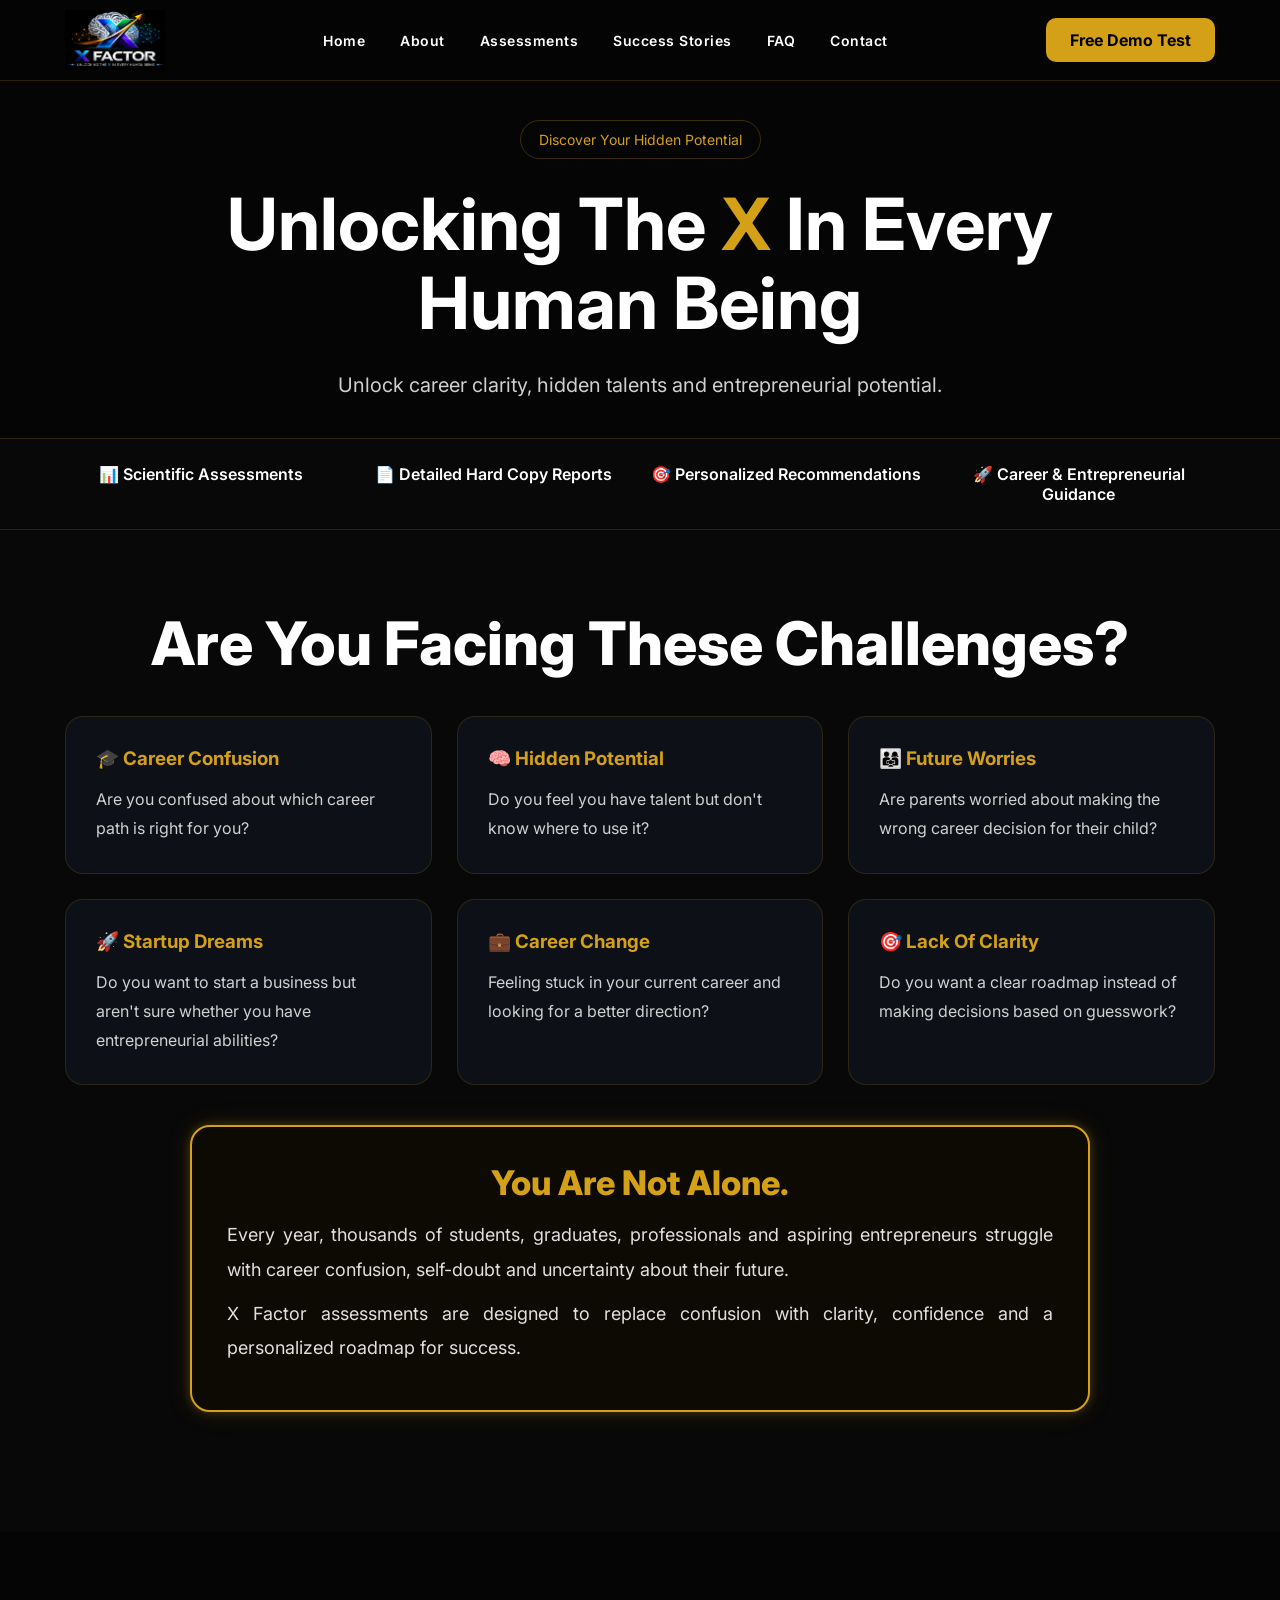
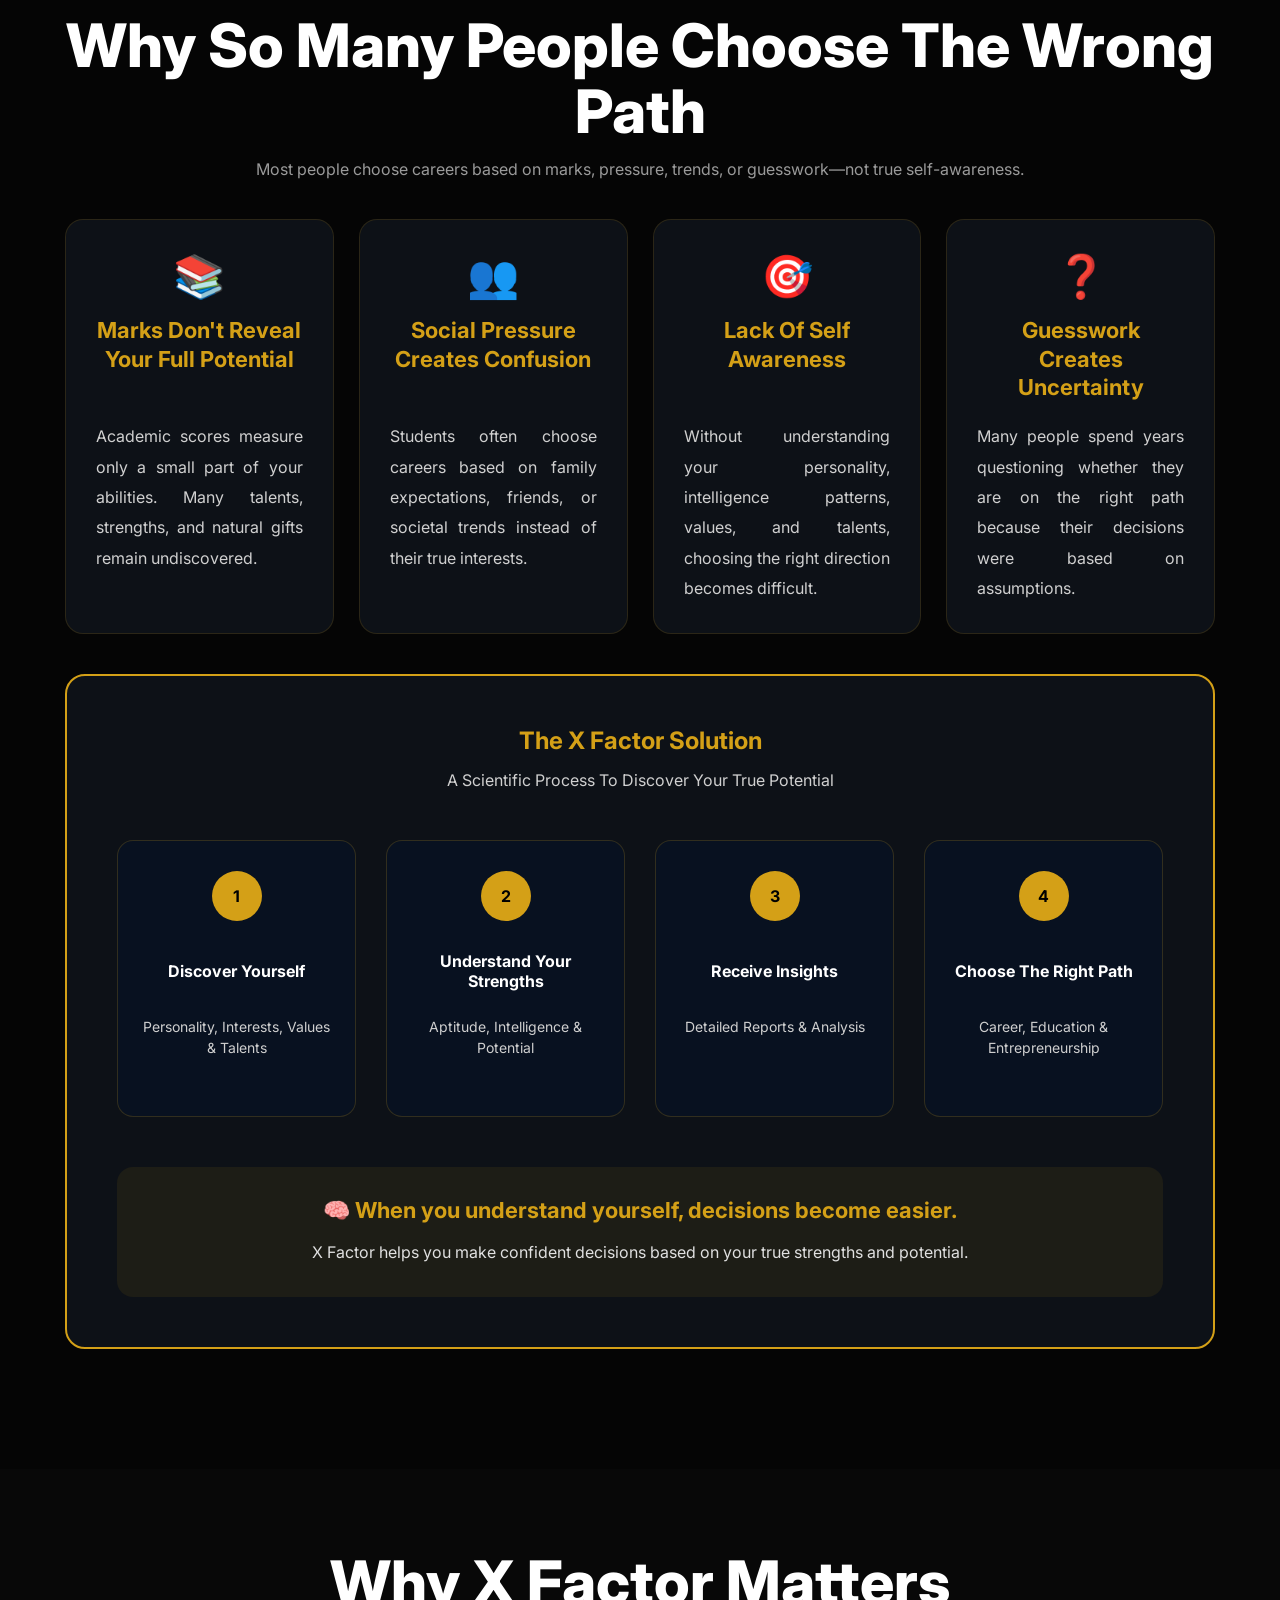
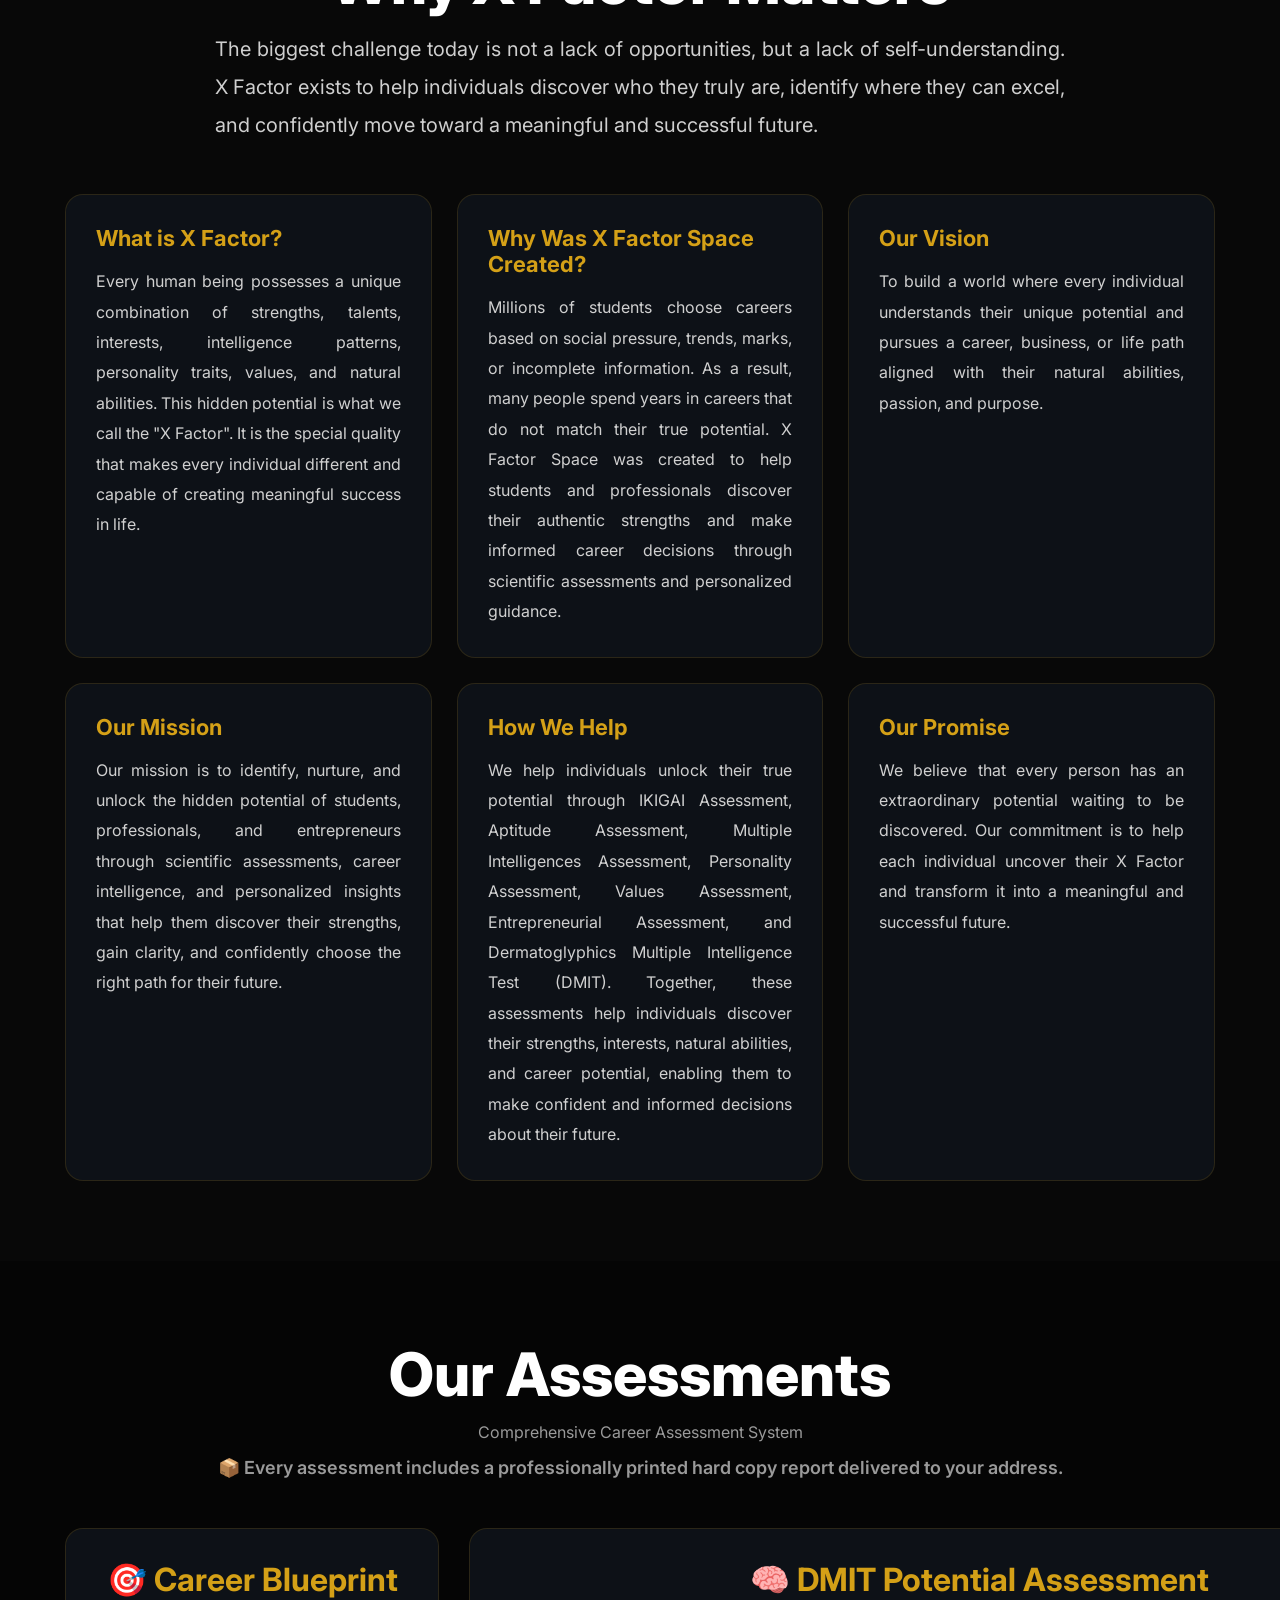
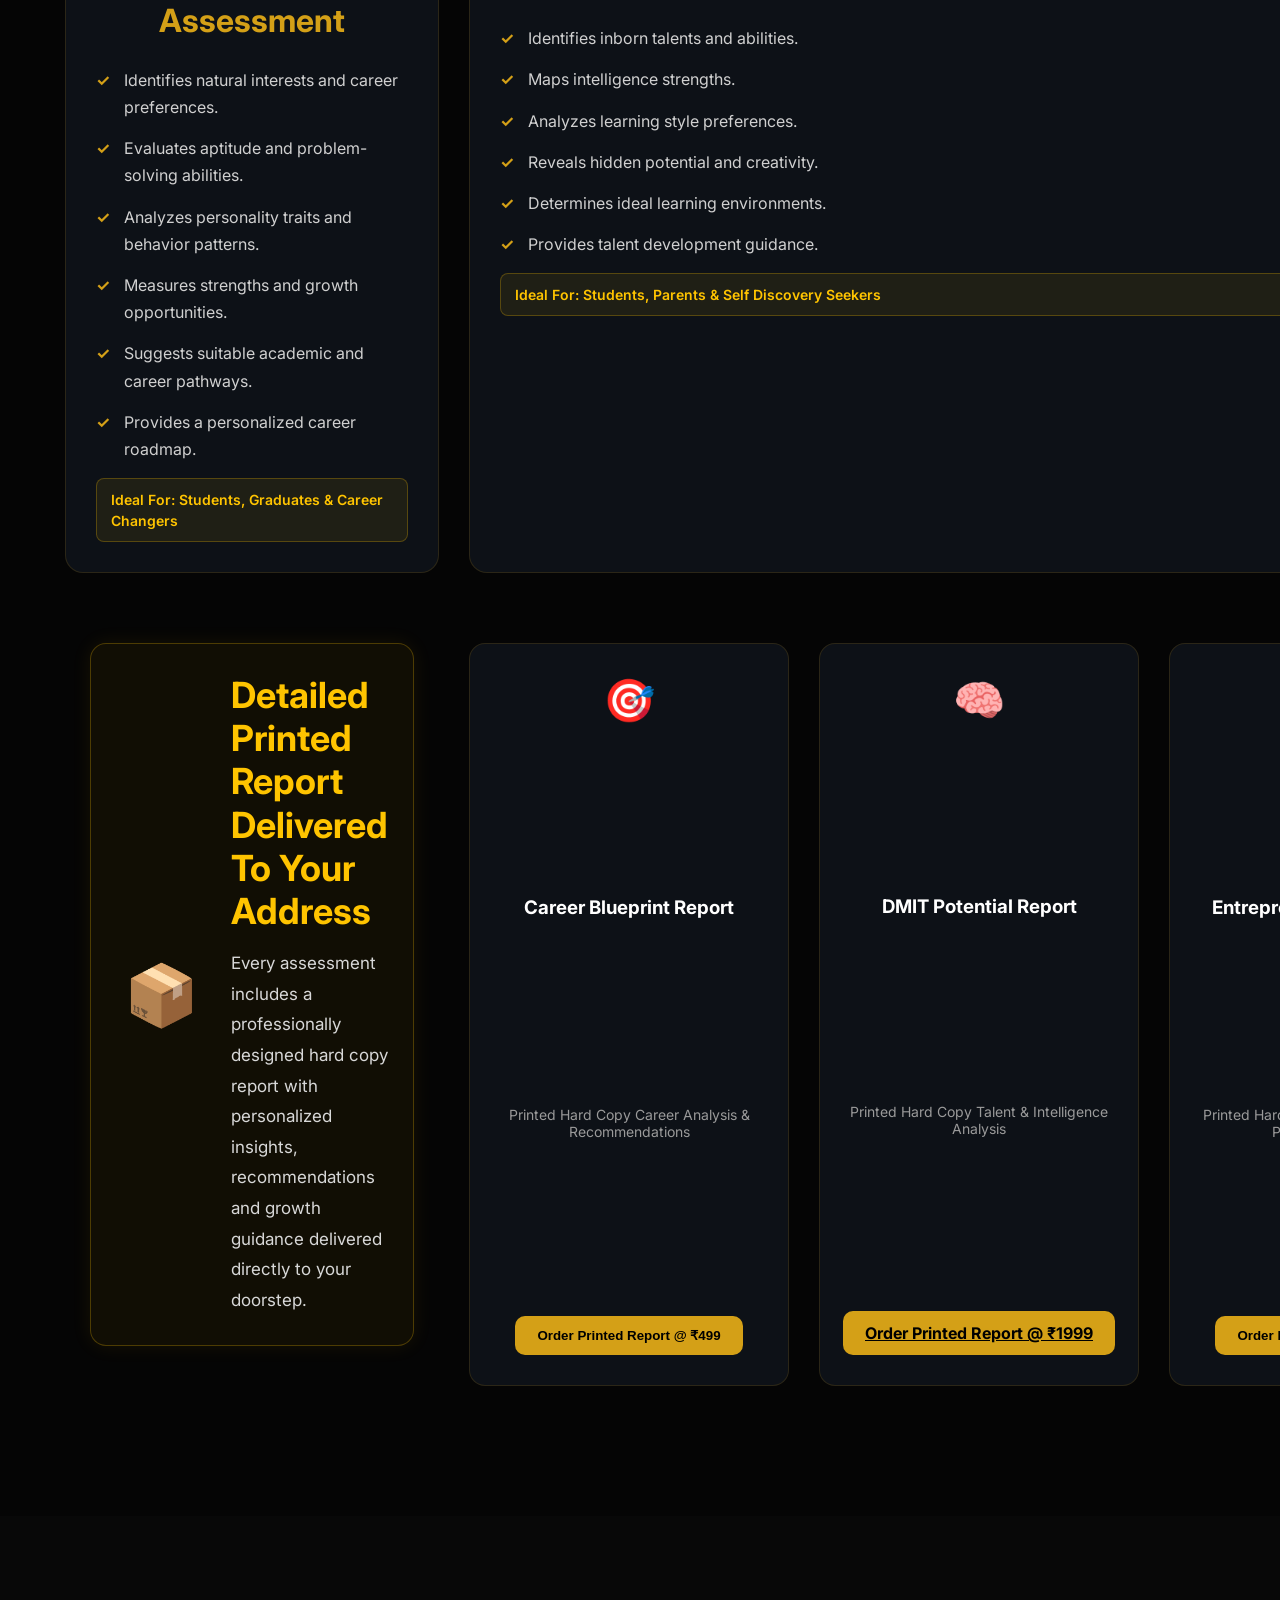
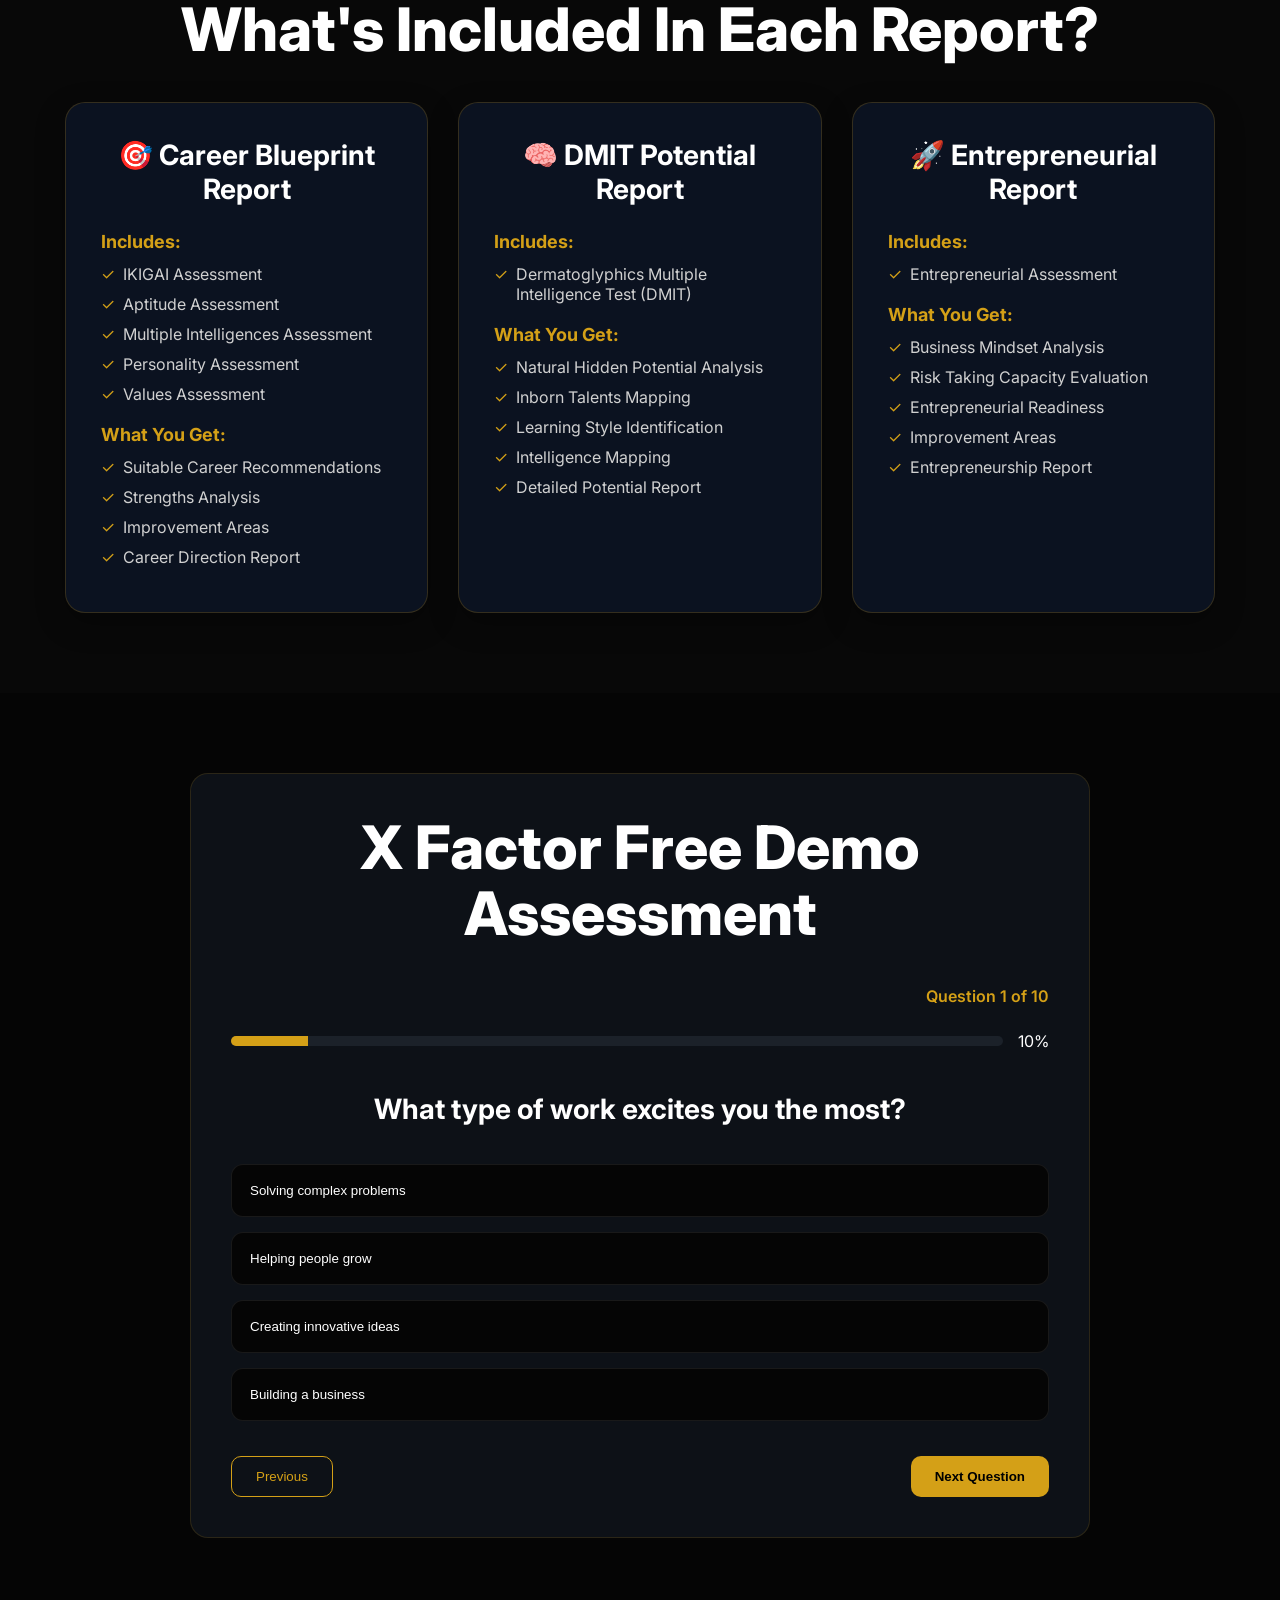
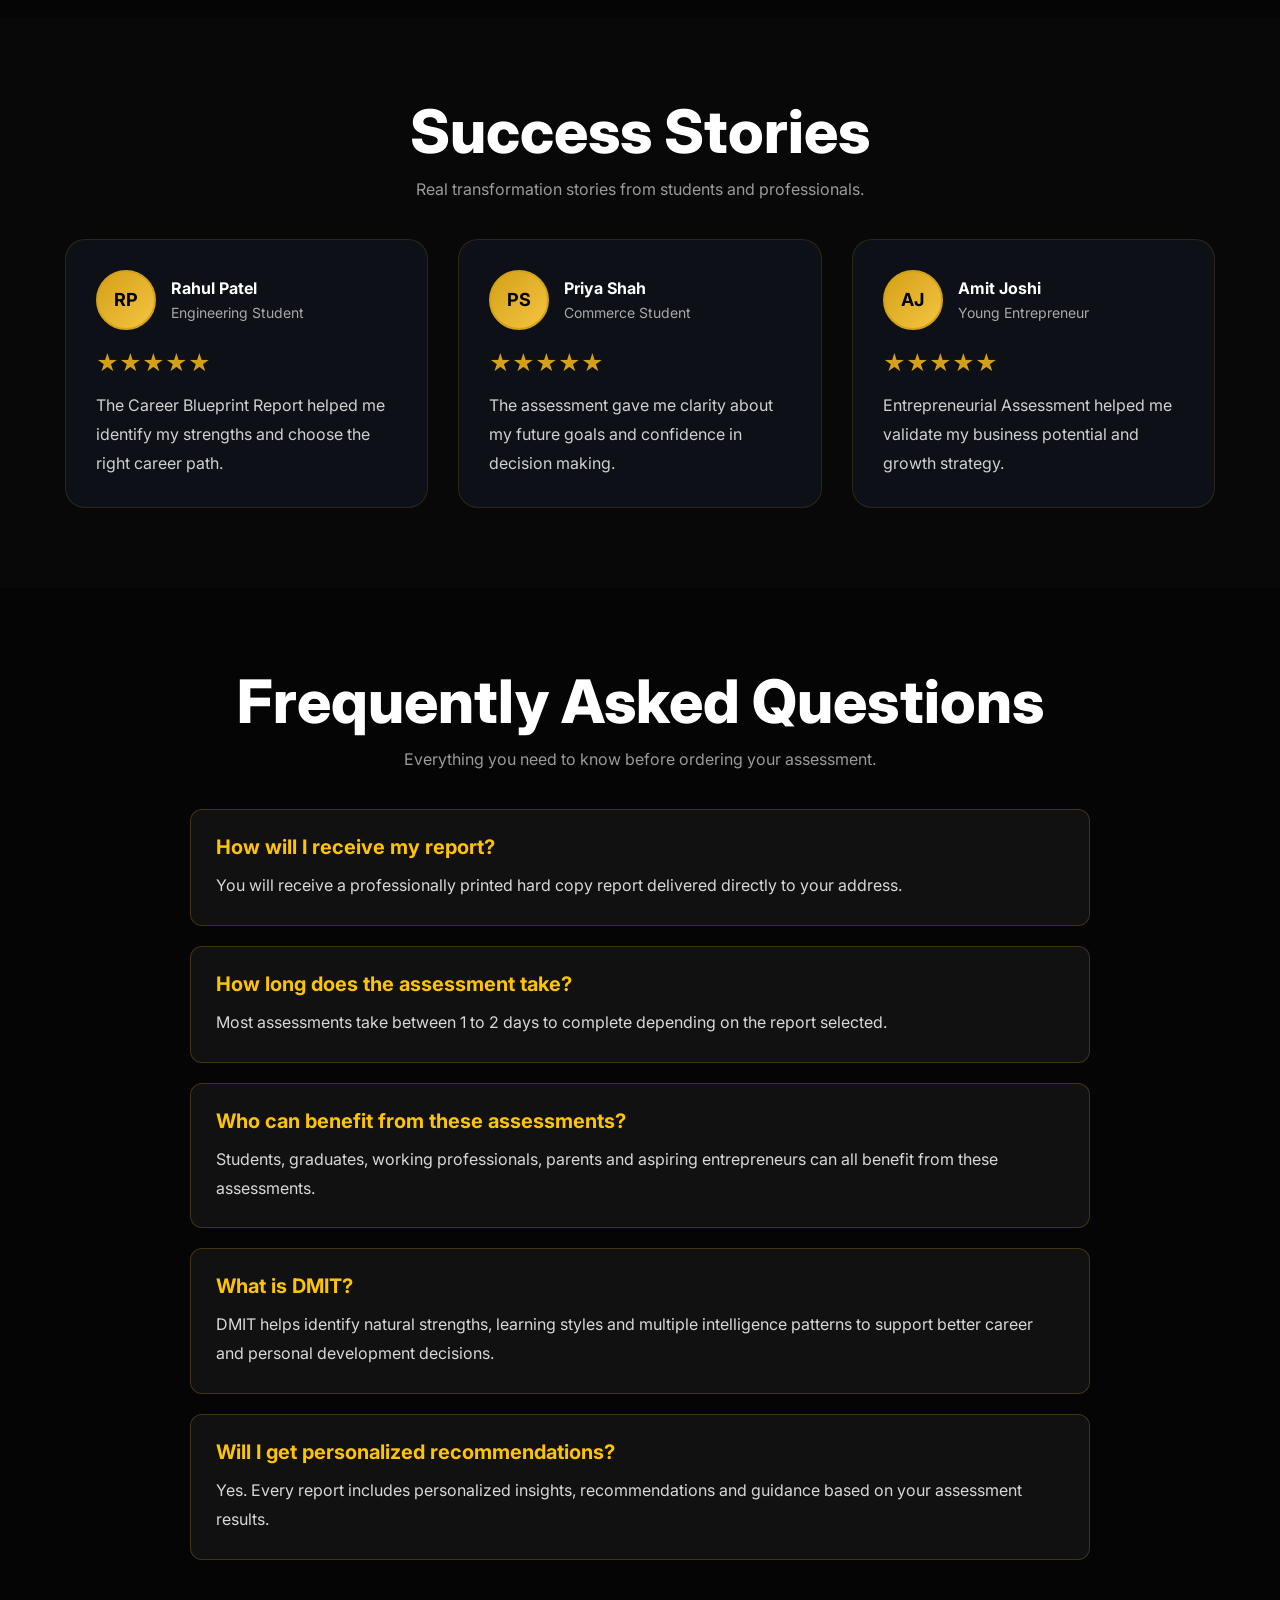
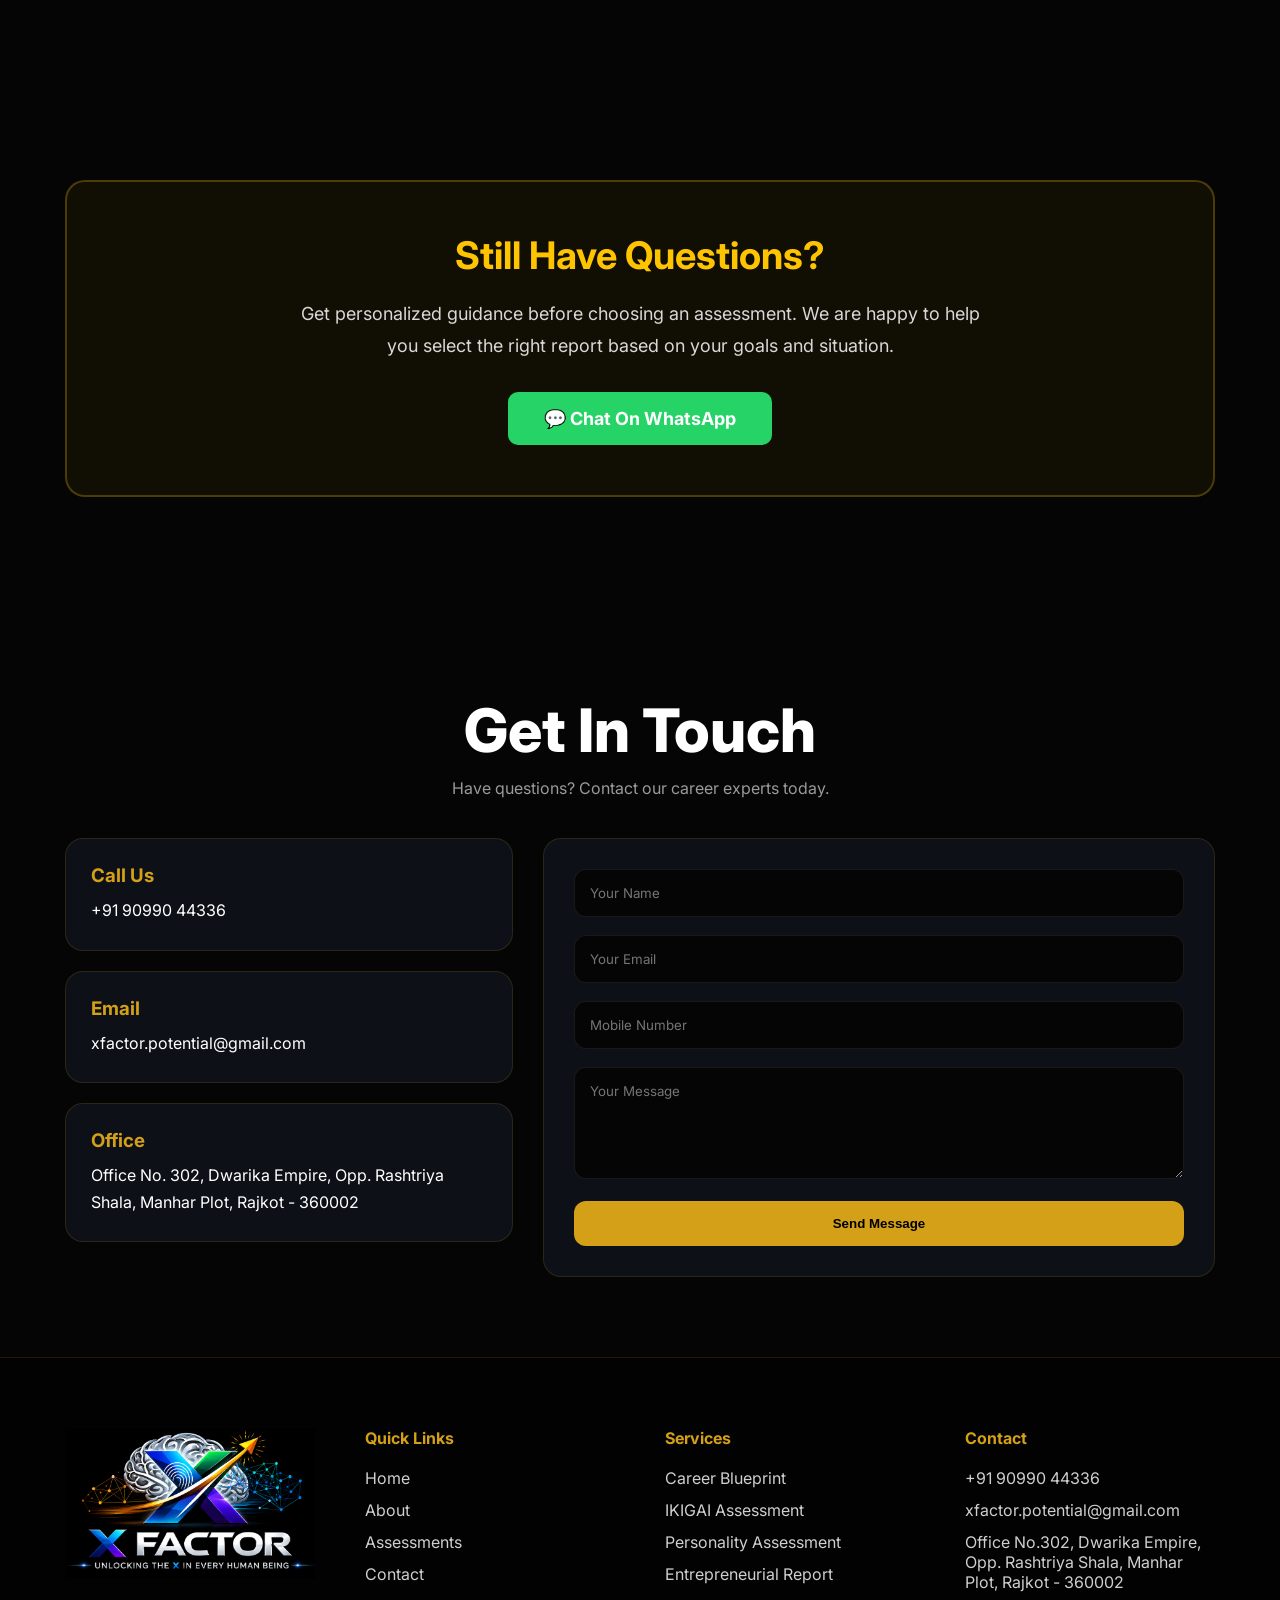
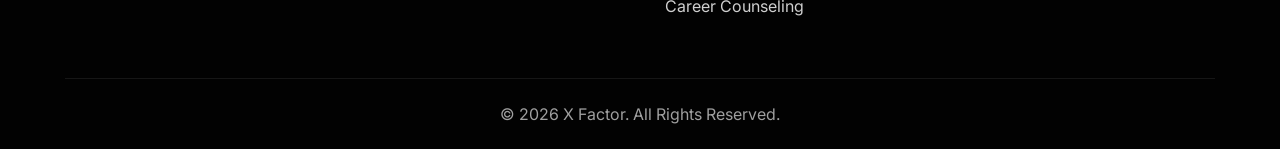
==== commit 0ebbccef: "Fix indentation in index.html" ====
--- a/index.html
+++ b/index.html
@@ -592,7 +592,7 @@
 
 </section>
         
-        </div>
+        
        <div class="assessment-grid">
 
     <div class="assessment-card">
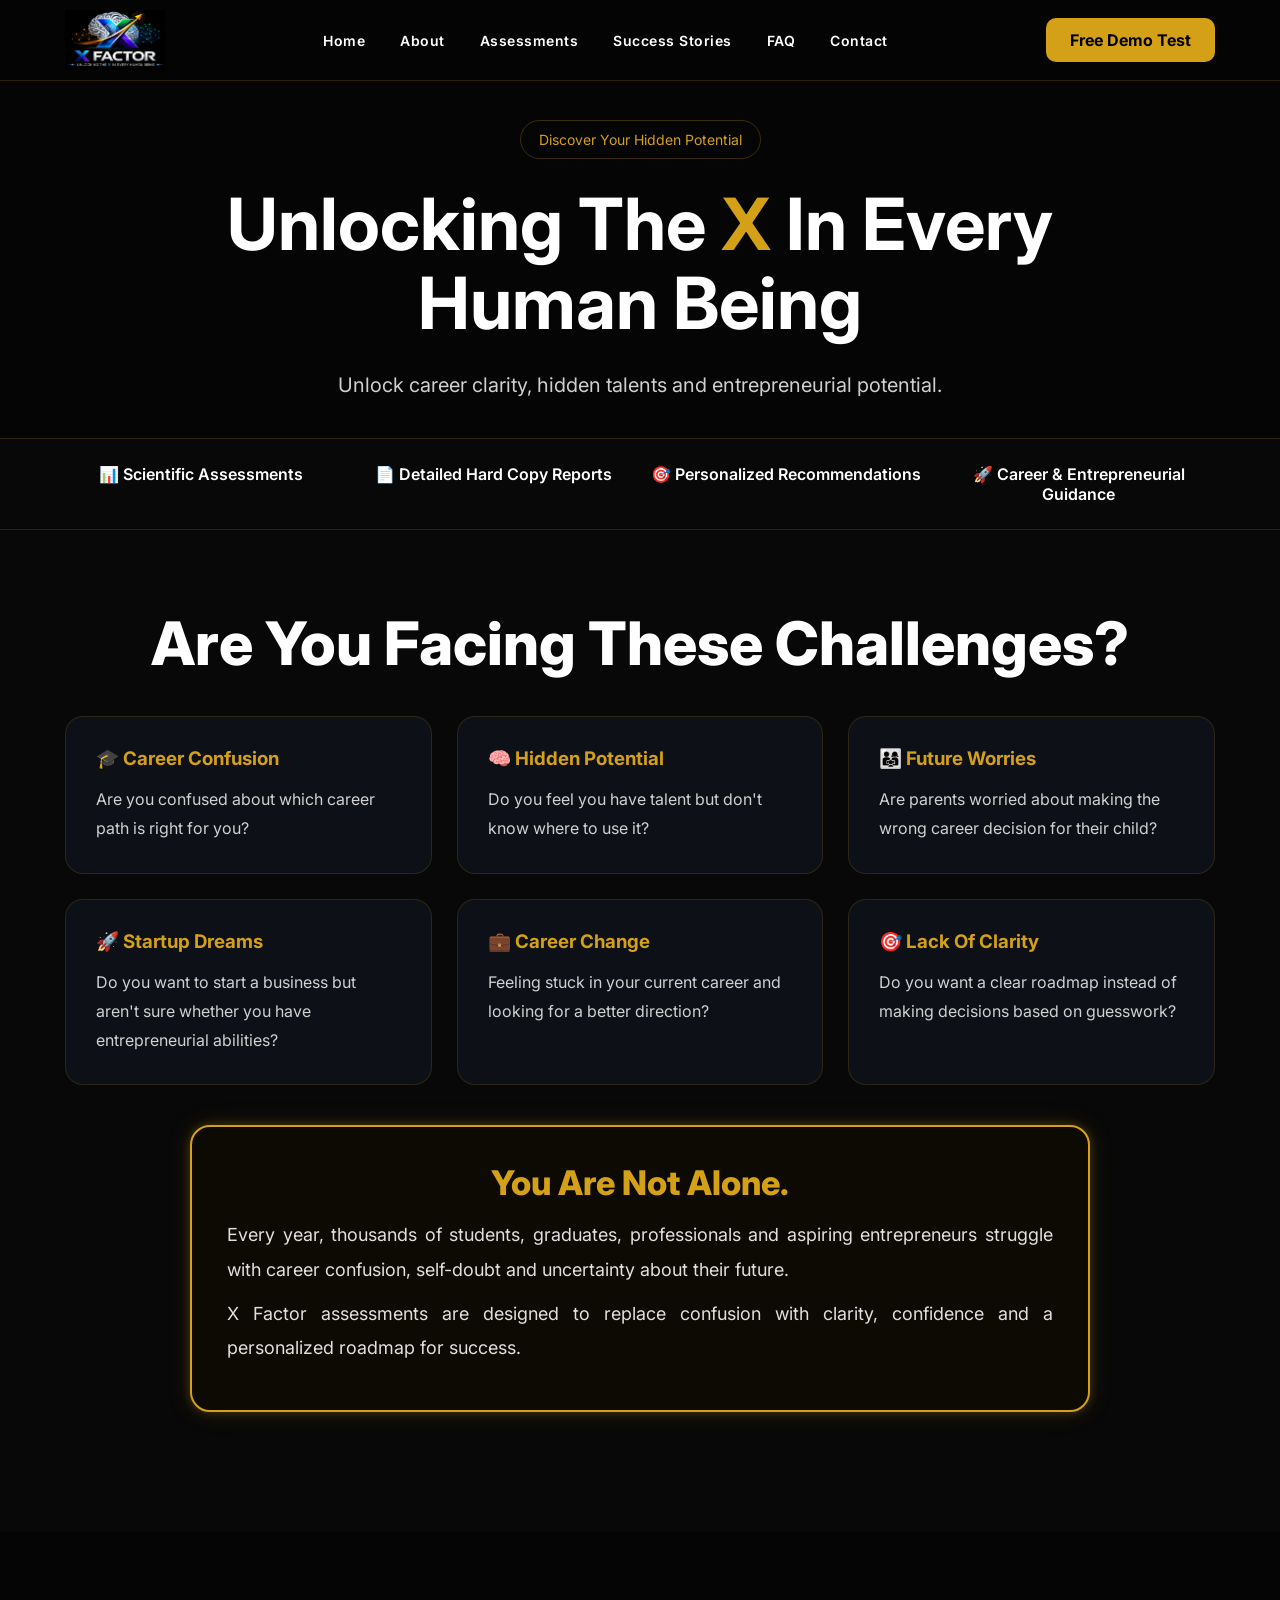
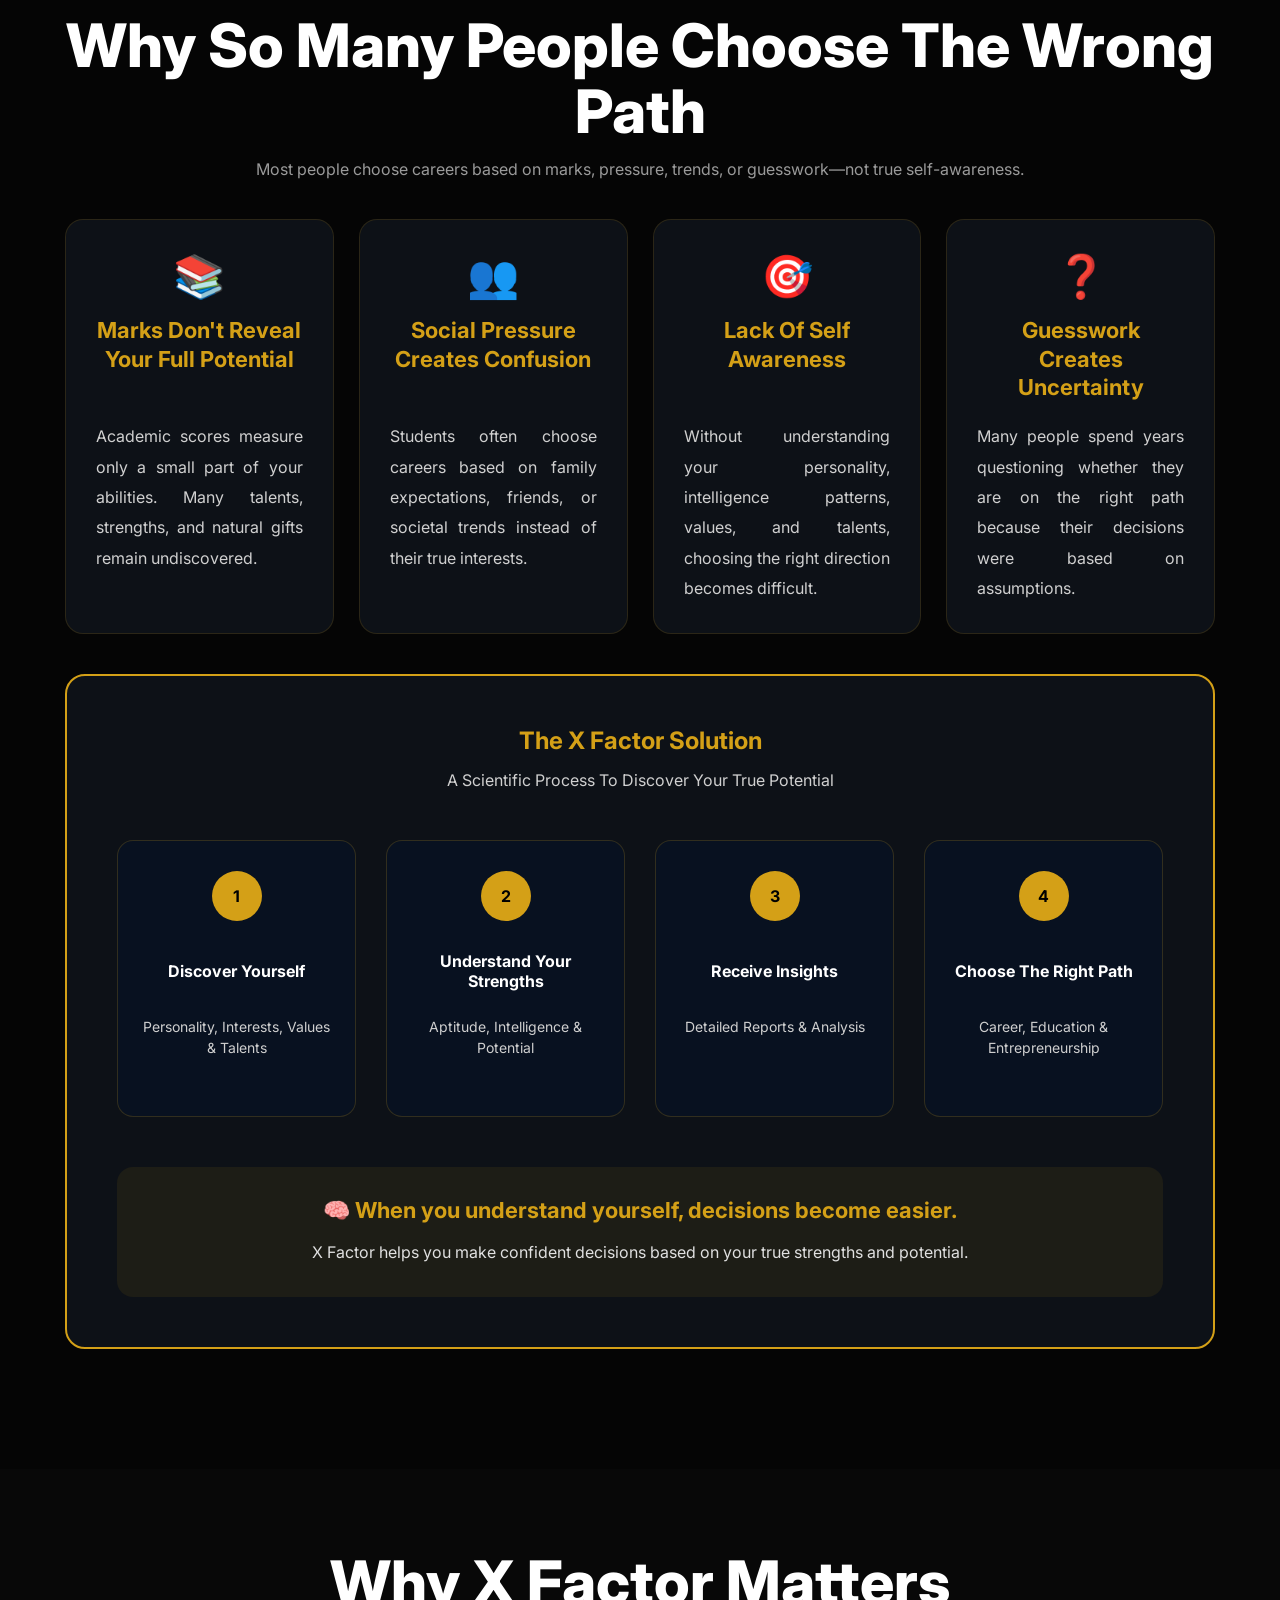
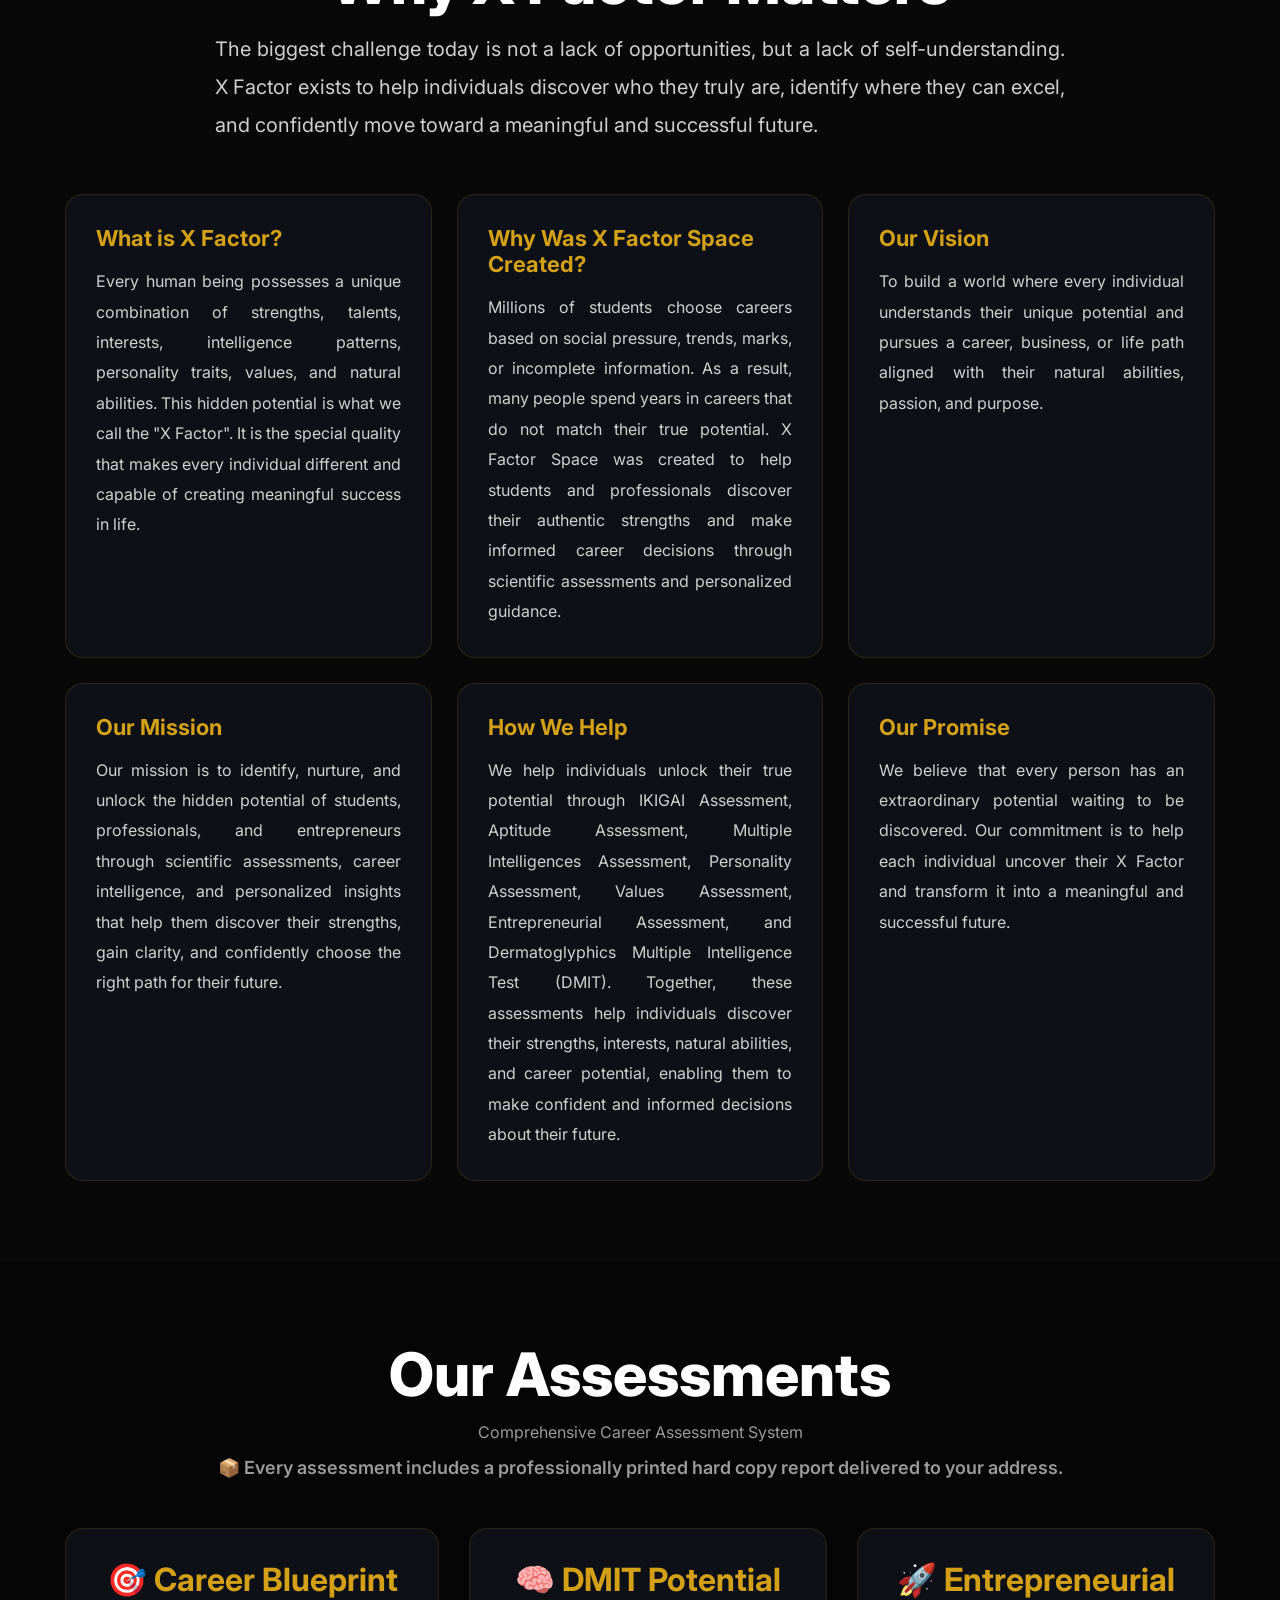
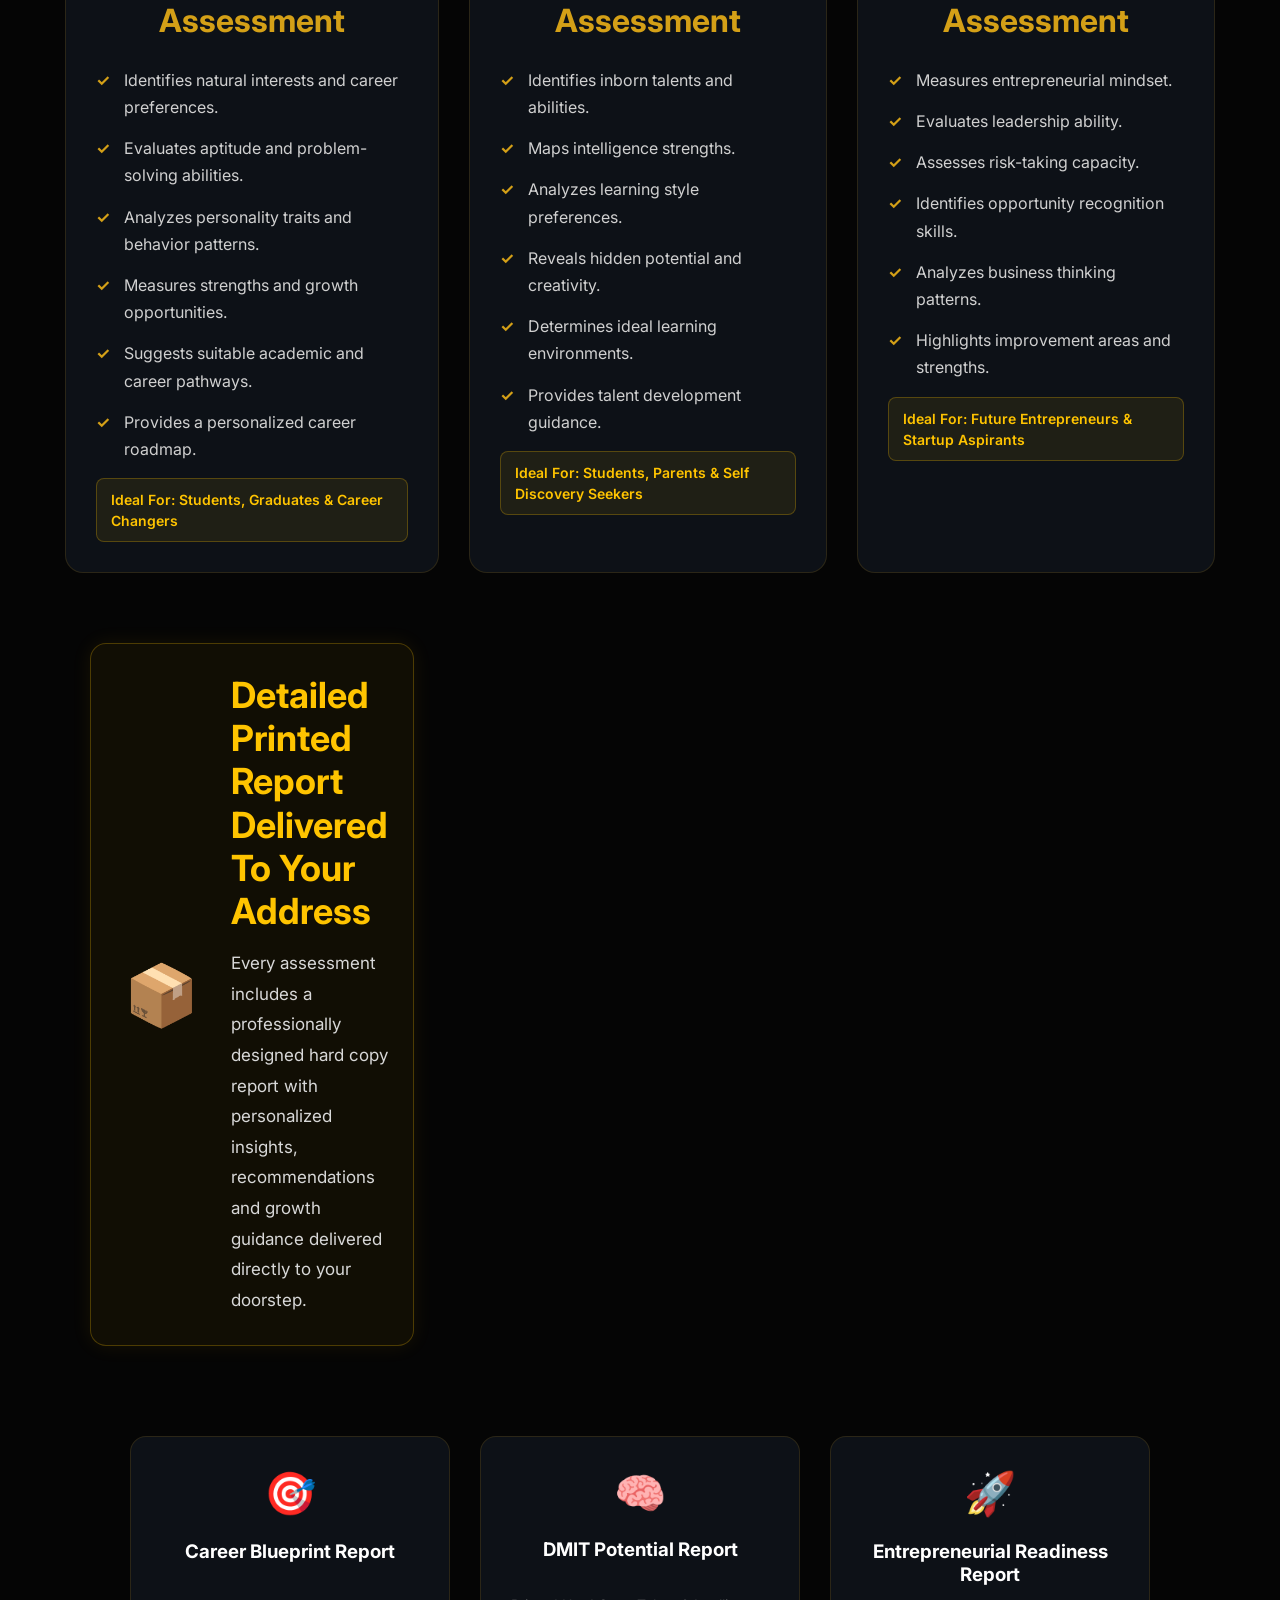
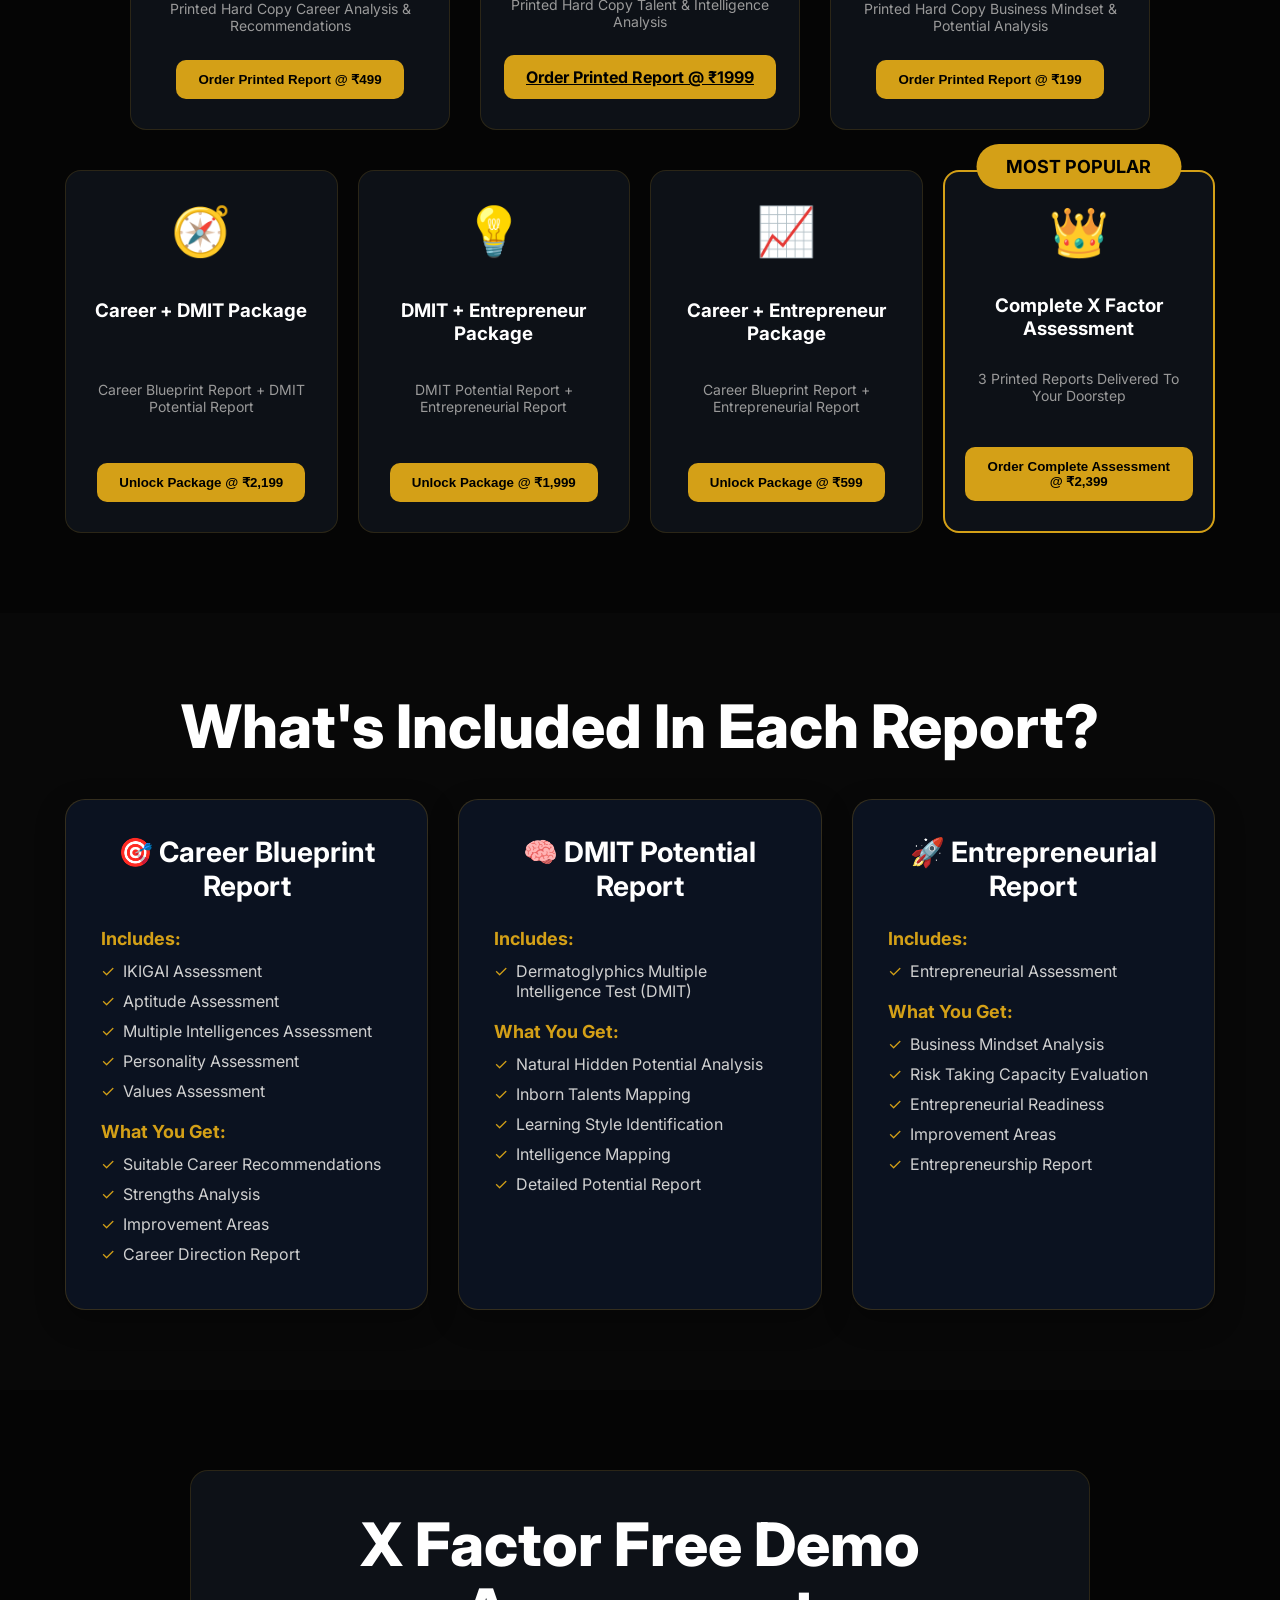
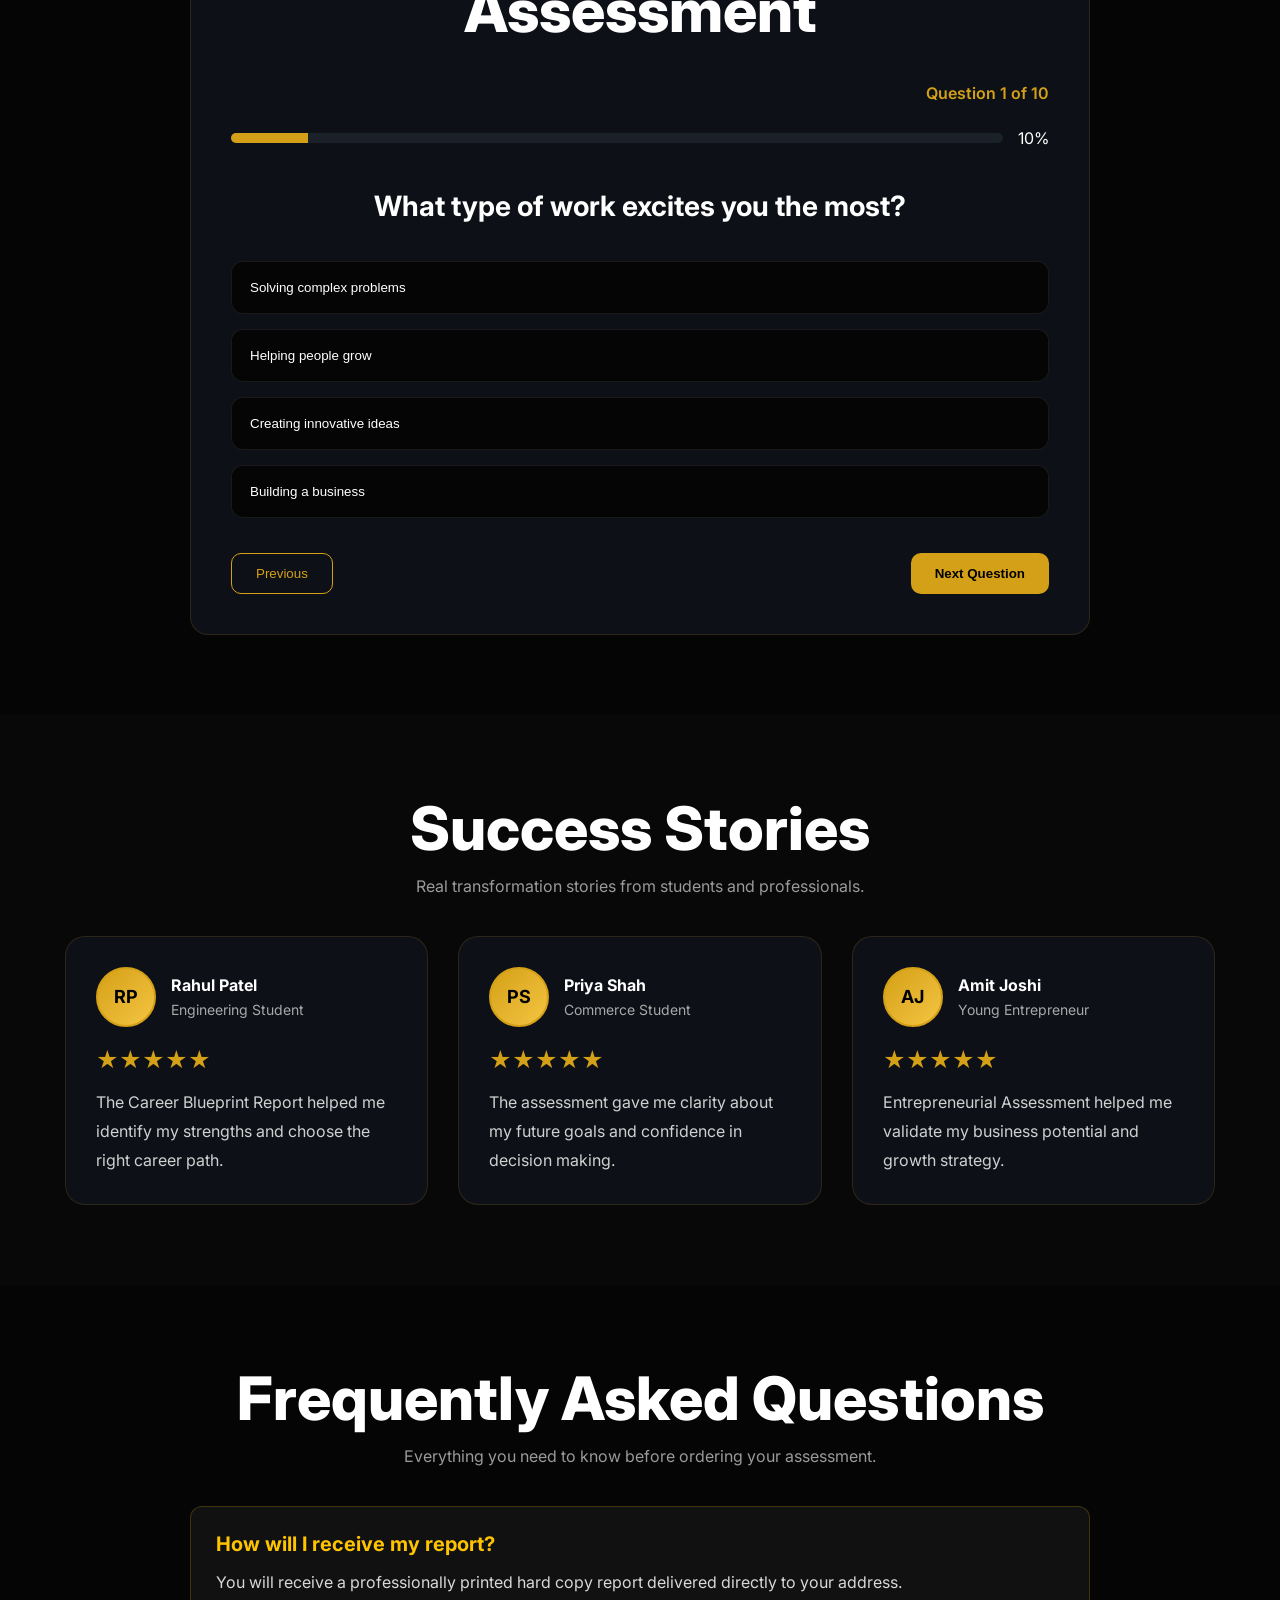
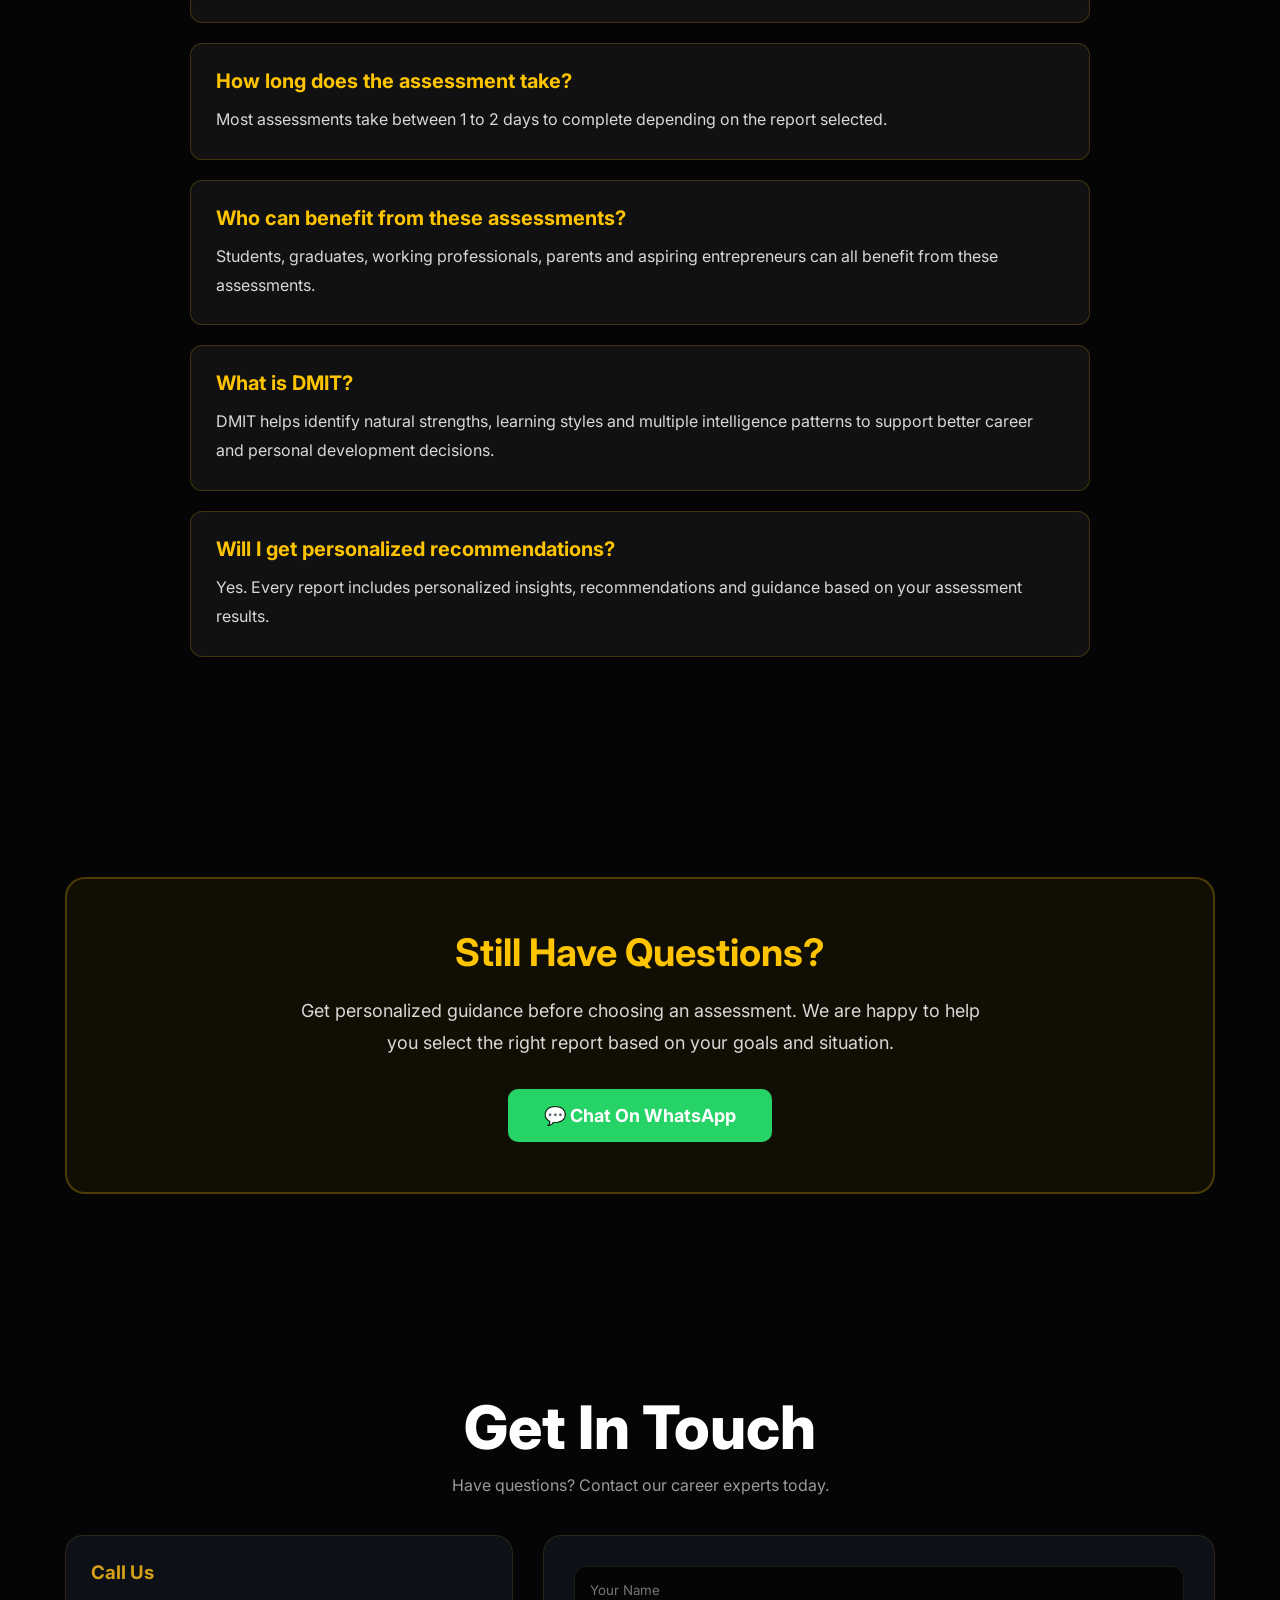
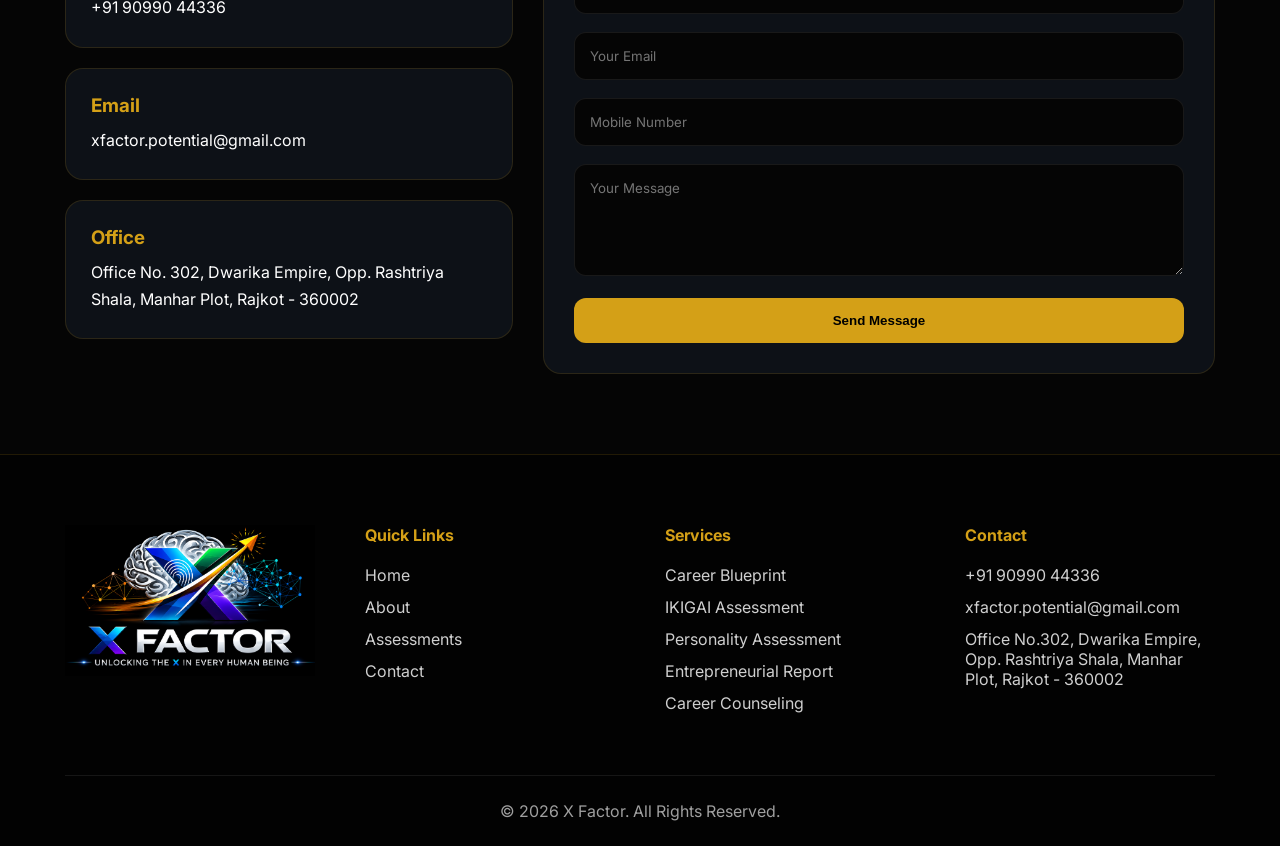
==== commit 29a46d0c: "Update index.html" ====
--- a/index.html
+++ b/index.html
@@ -592,6 +592,7 @@
 
 </section>
         
+</div>
         
        <div class="assessment-grid">
 
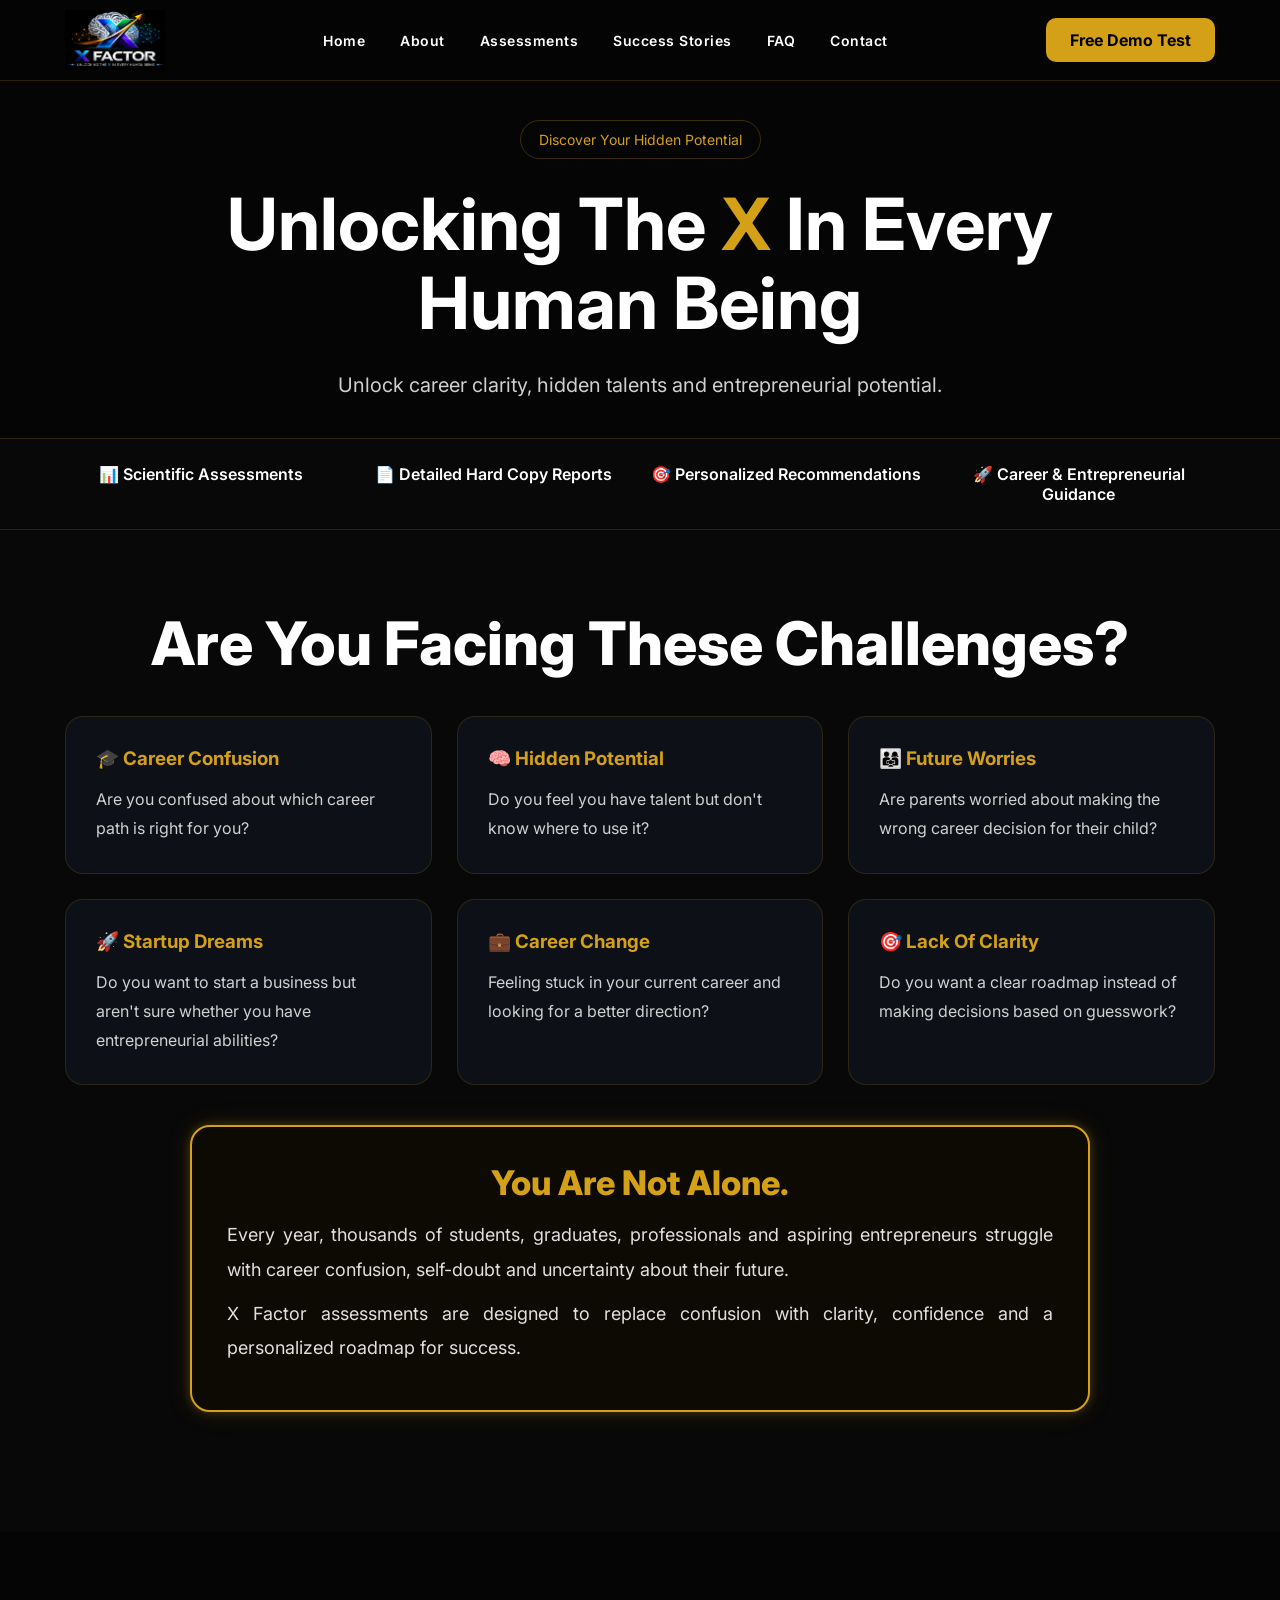
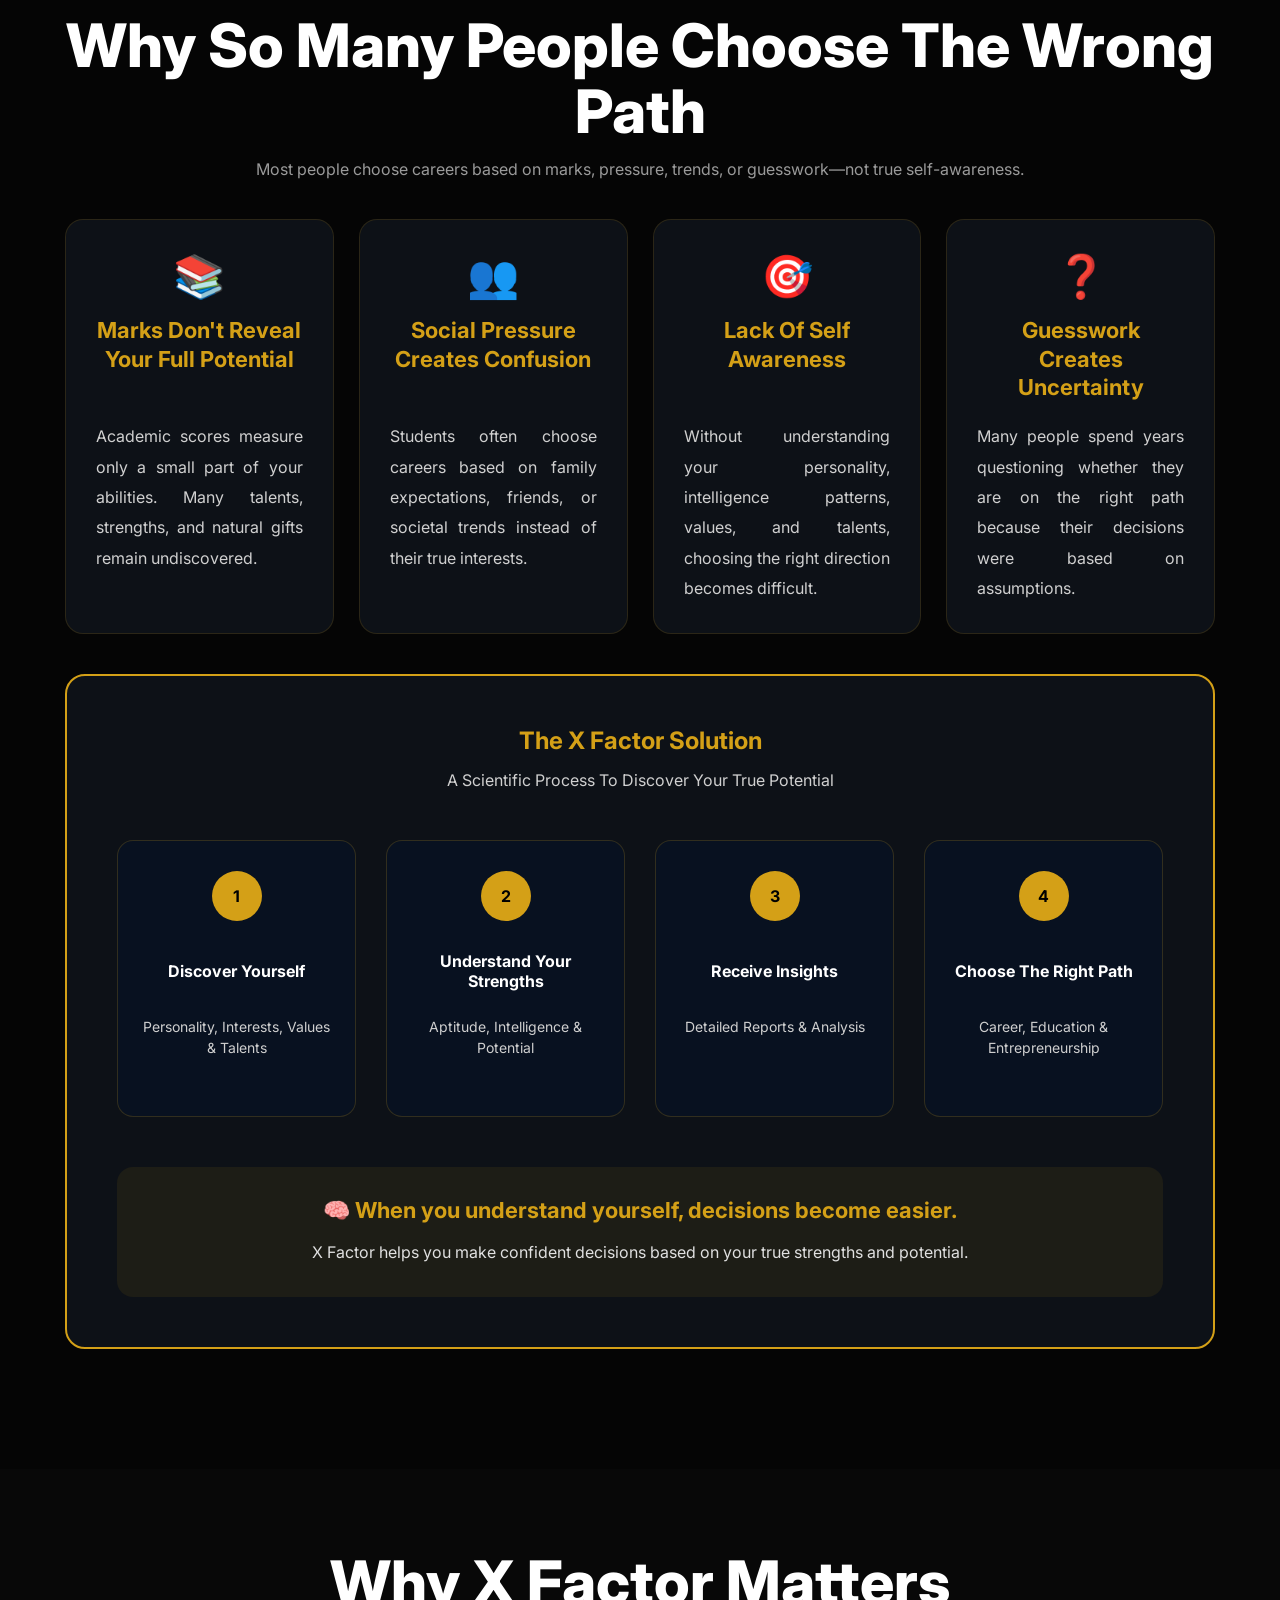
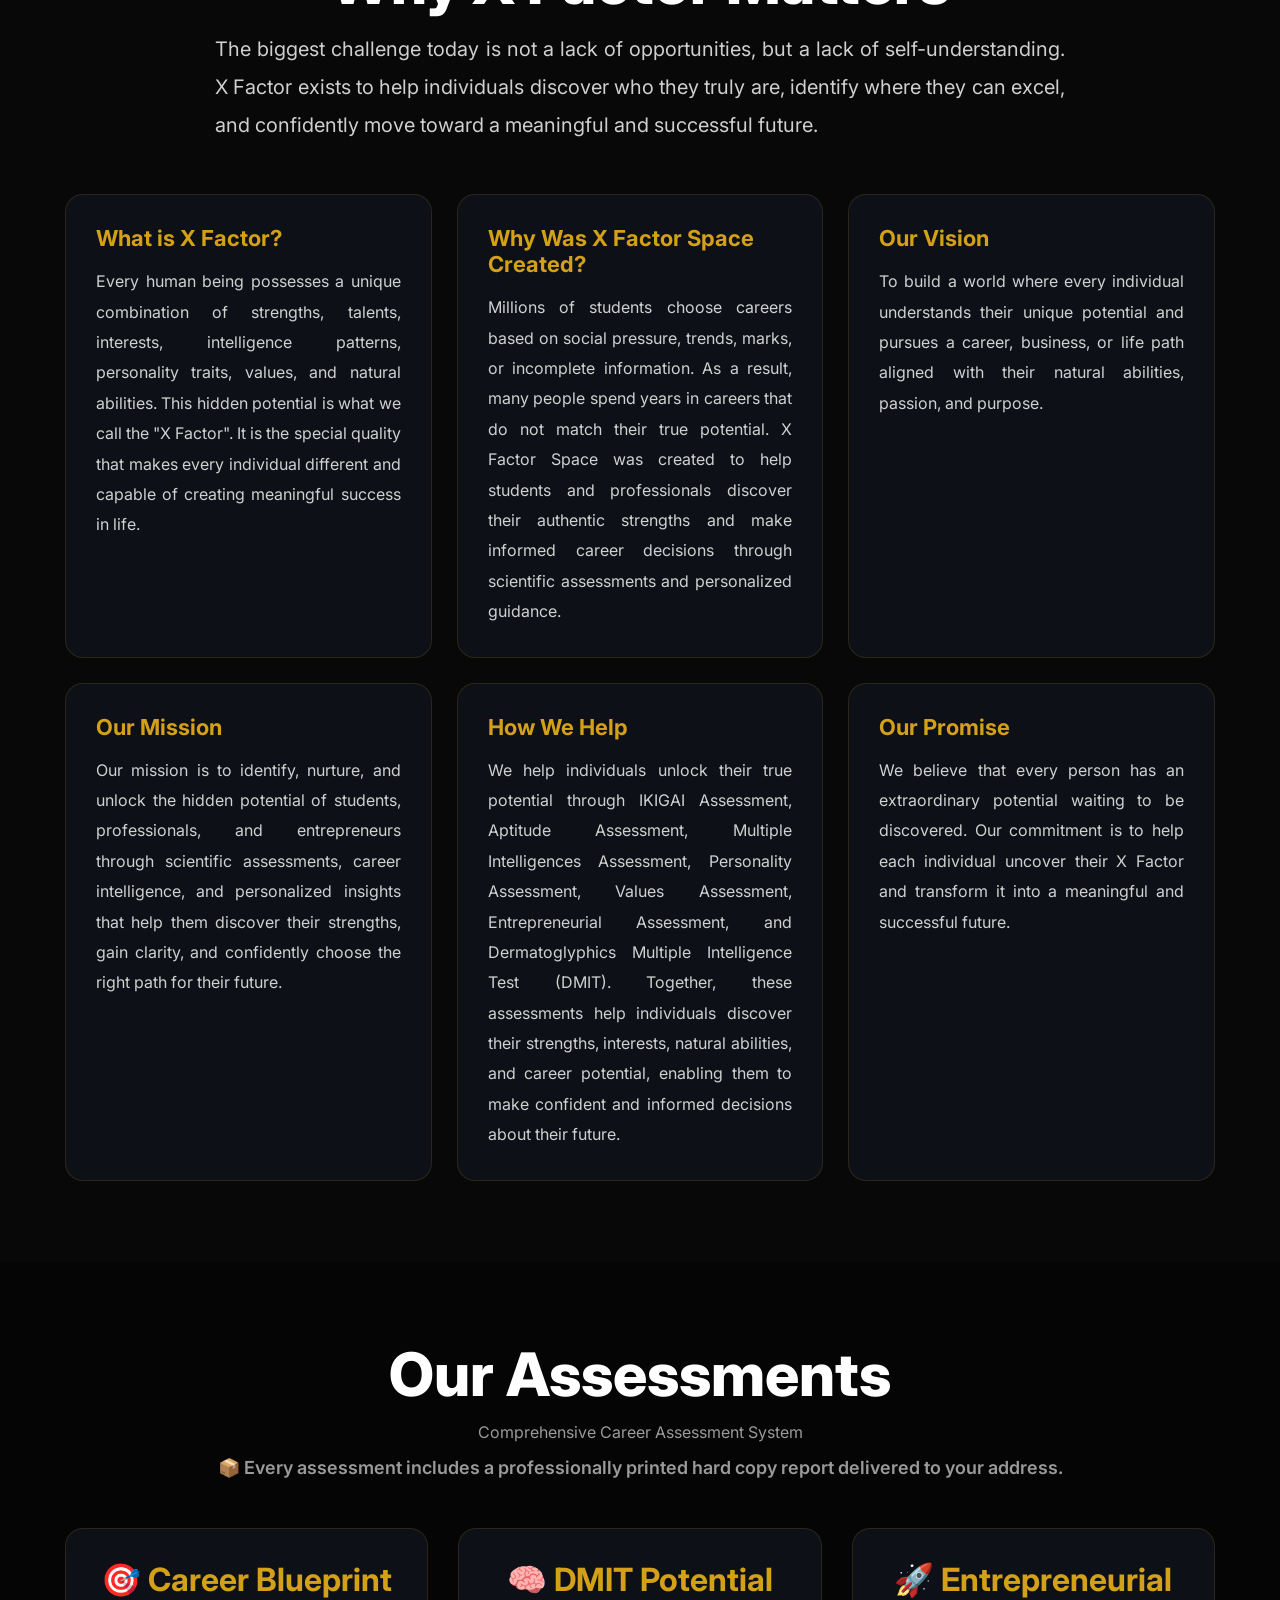
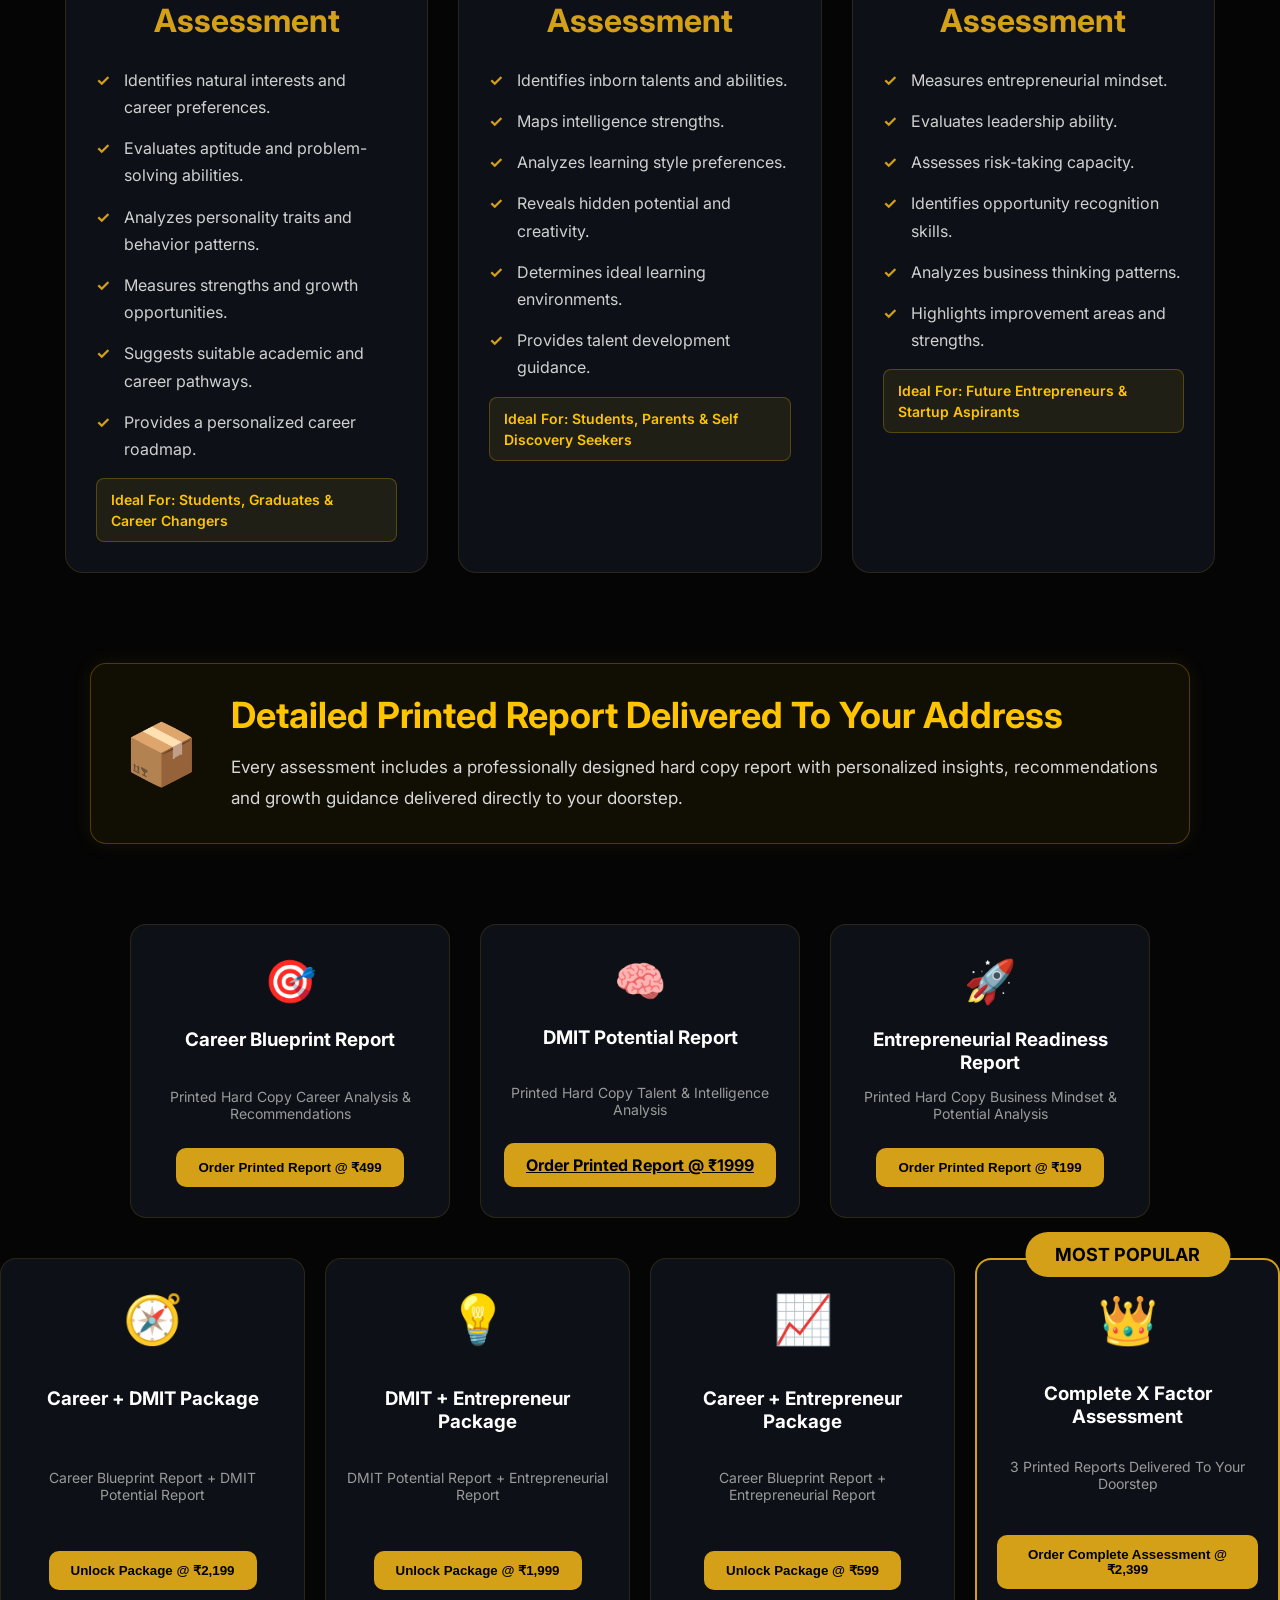
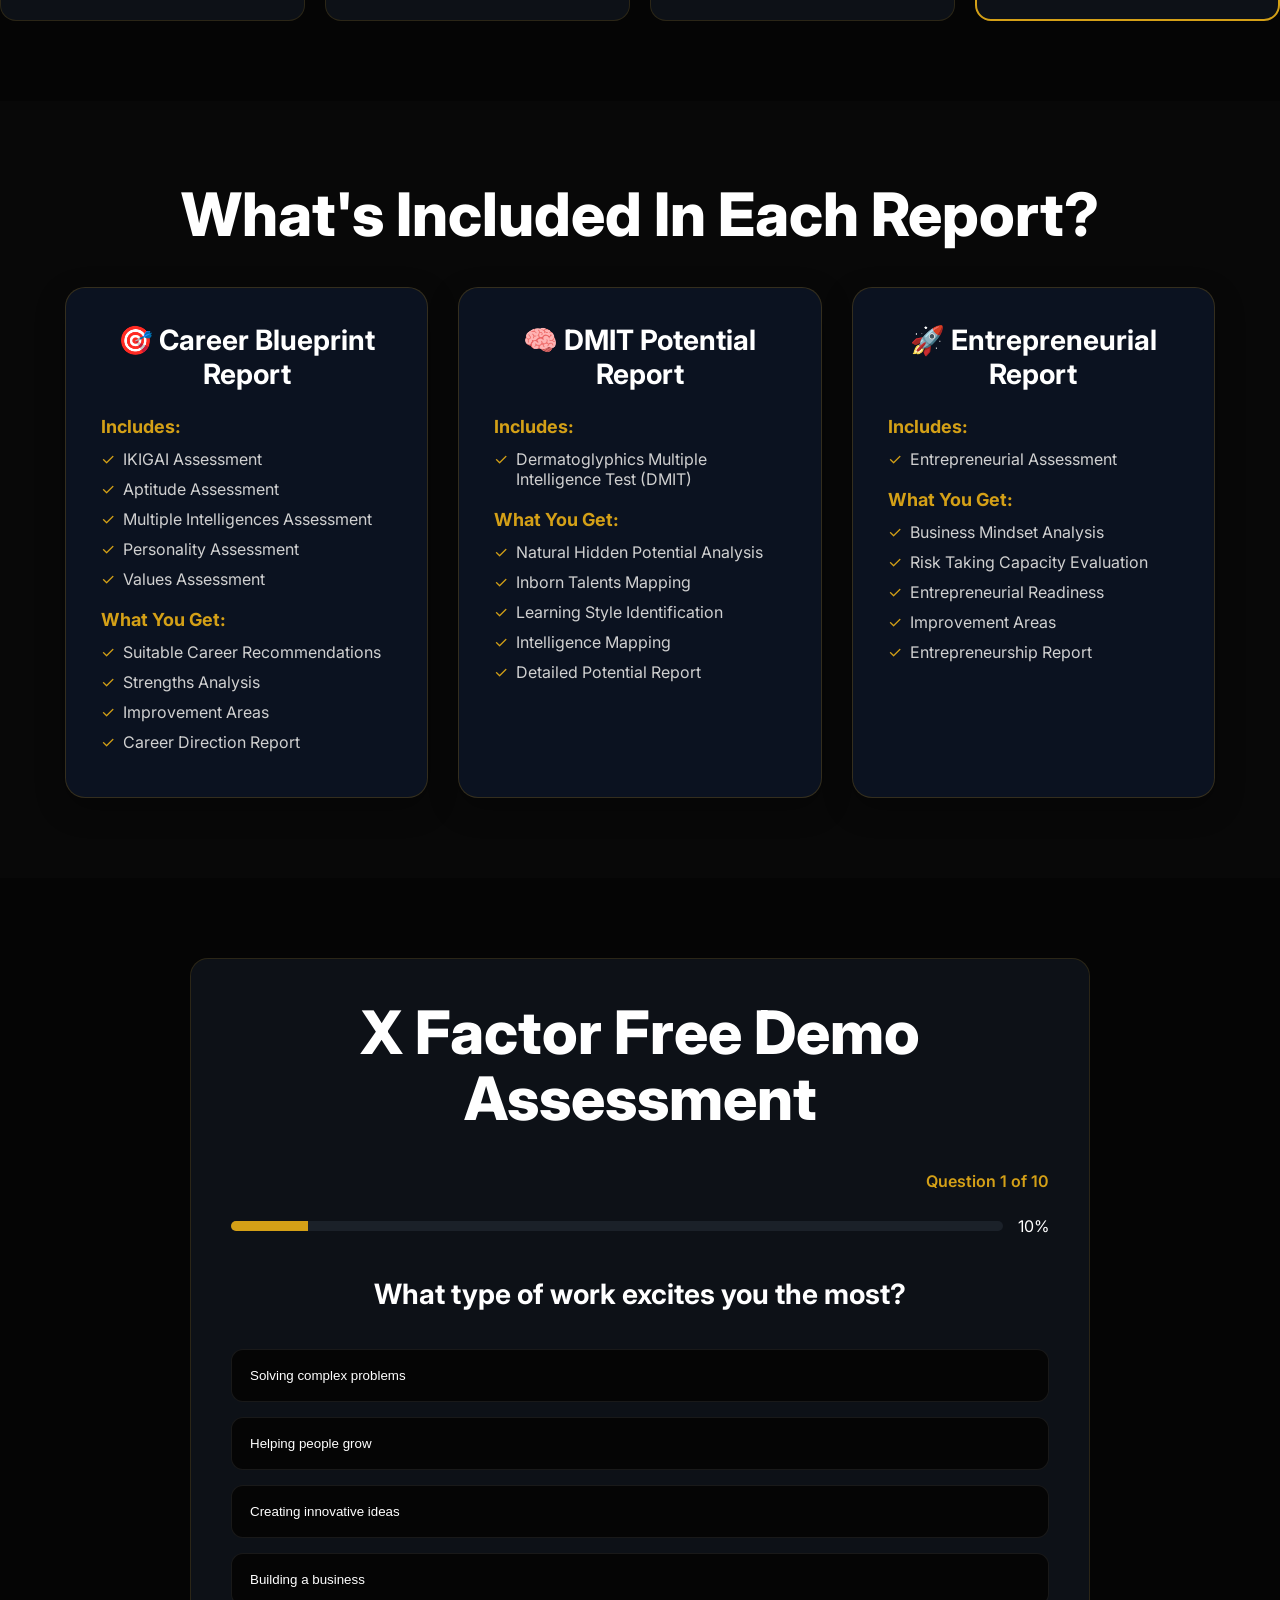
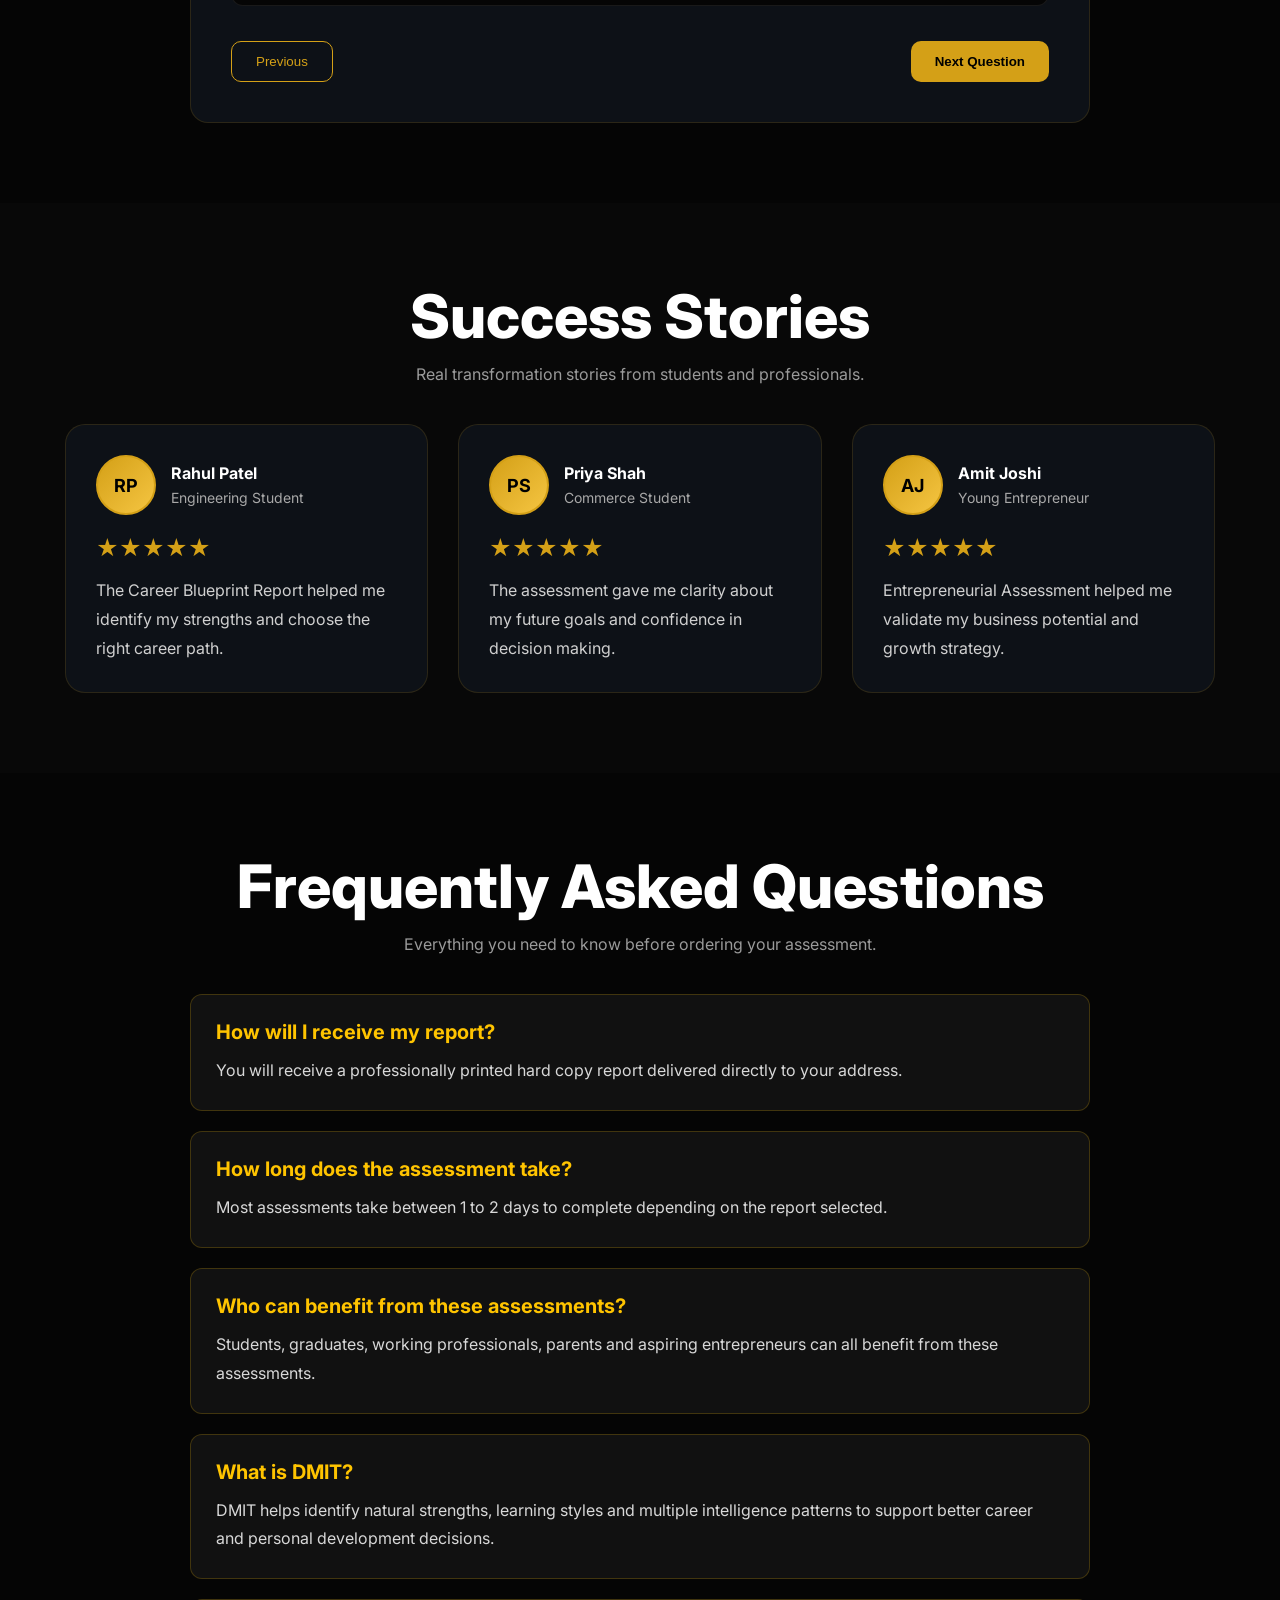
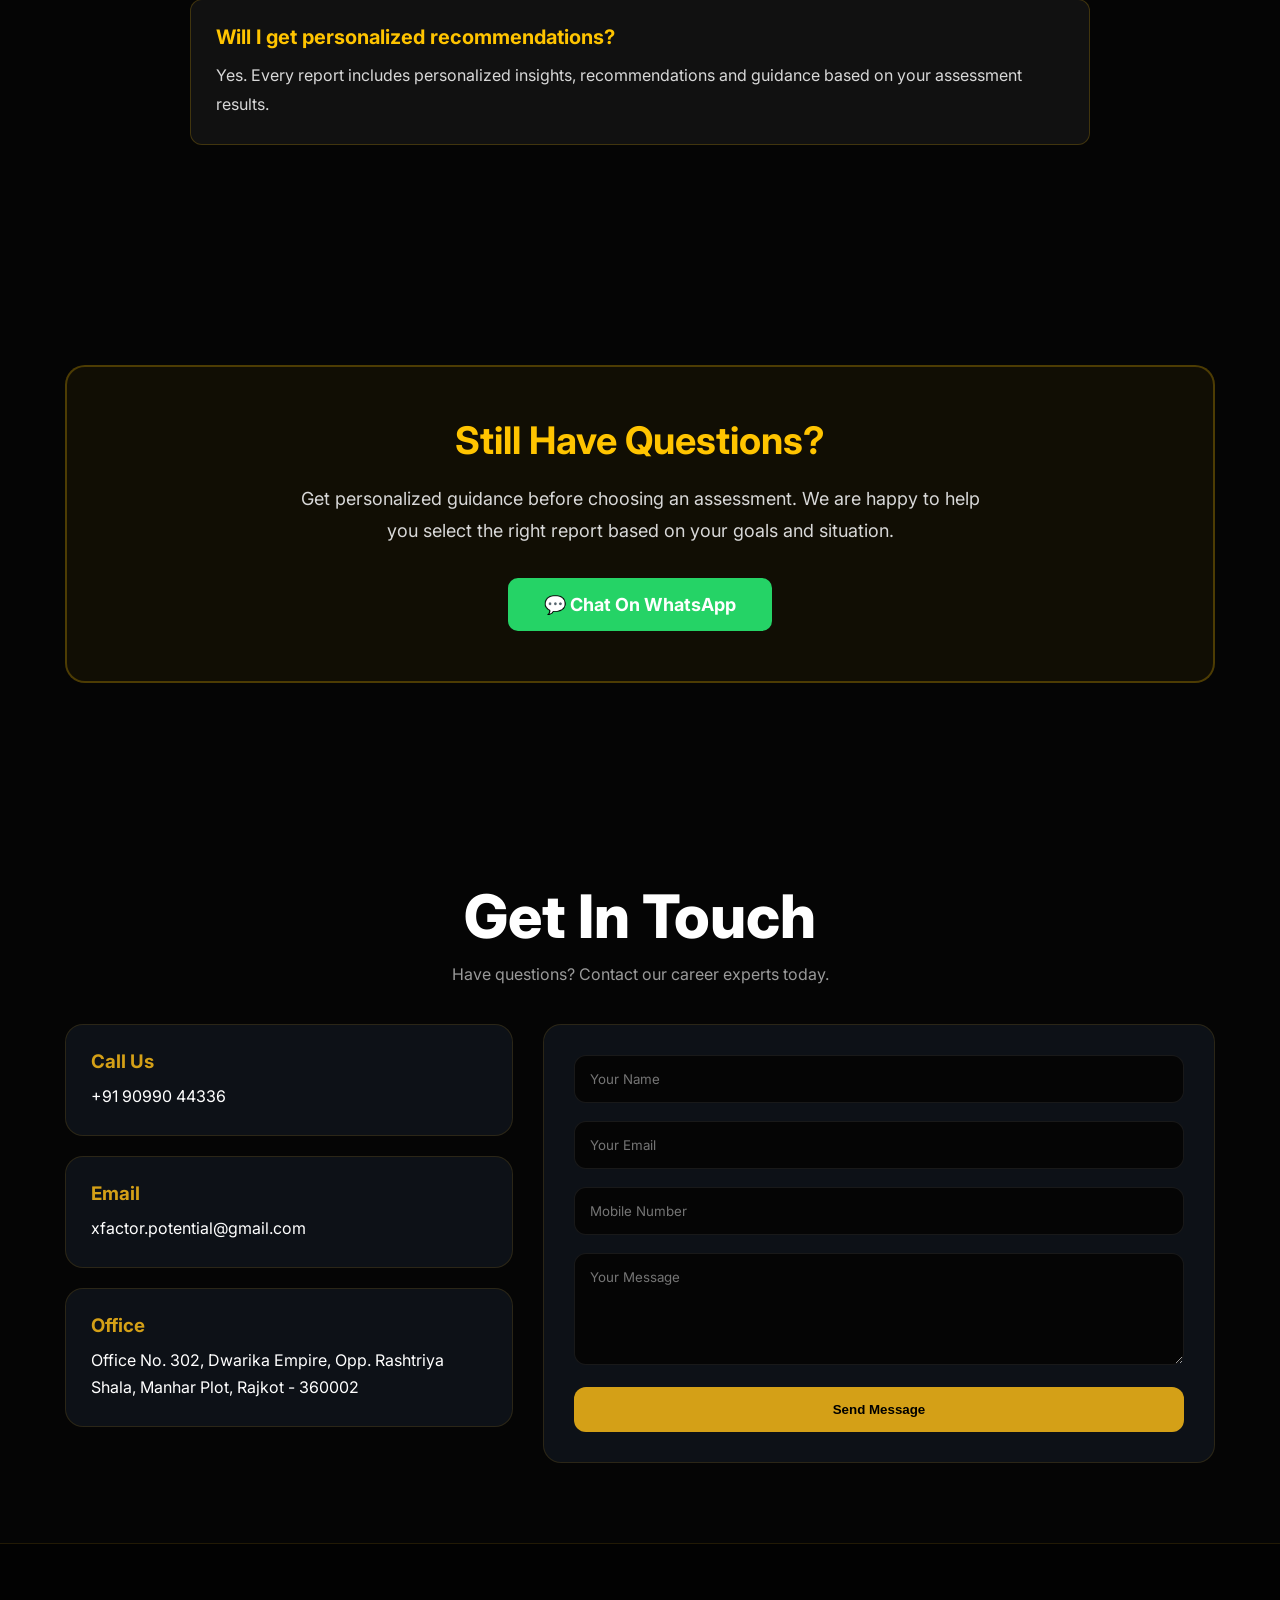
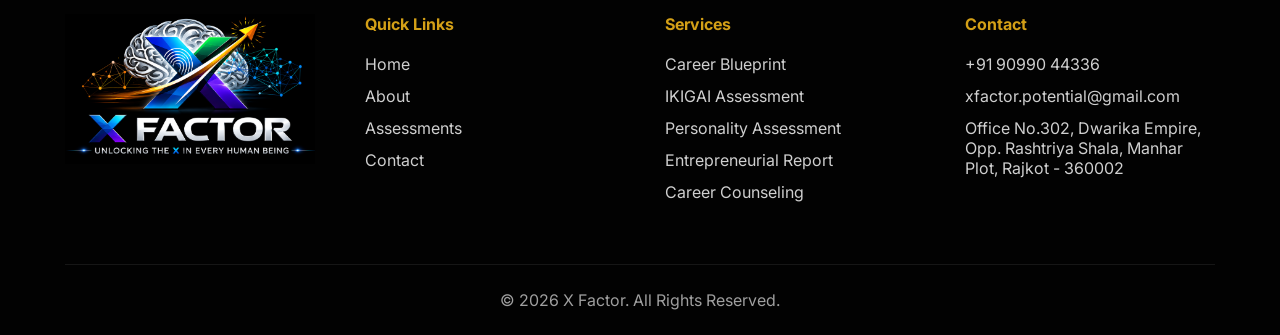
==== commit 44b77a26: "Update index.html" ====
--- a/index.html
+++ b/index.html
@@ -568,6 +568,8 @@
 
     </div>
 
+        </div>
+
         <section class="delivery-badge">
 
     <div class="container">
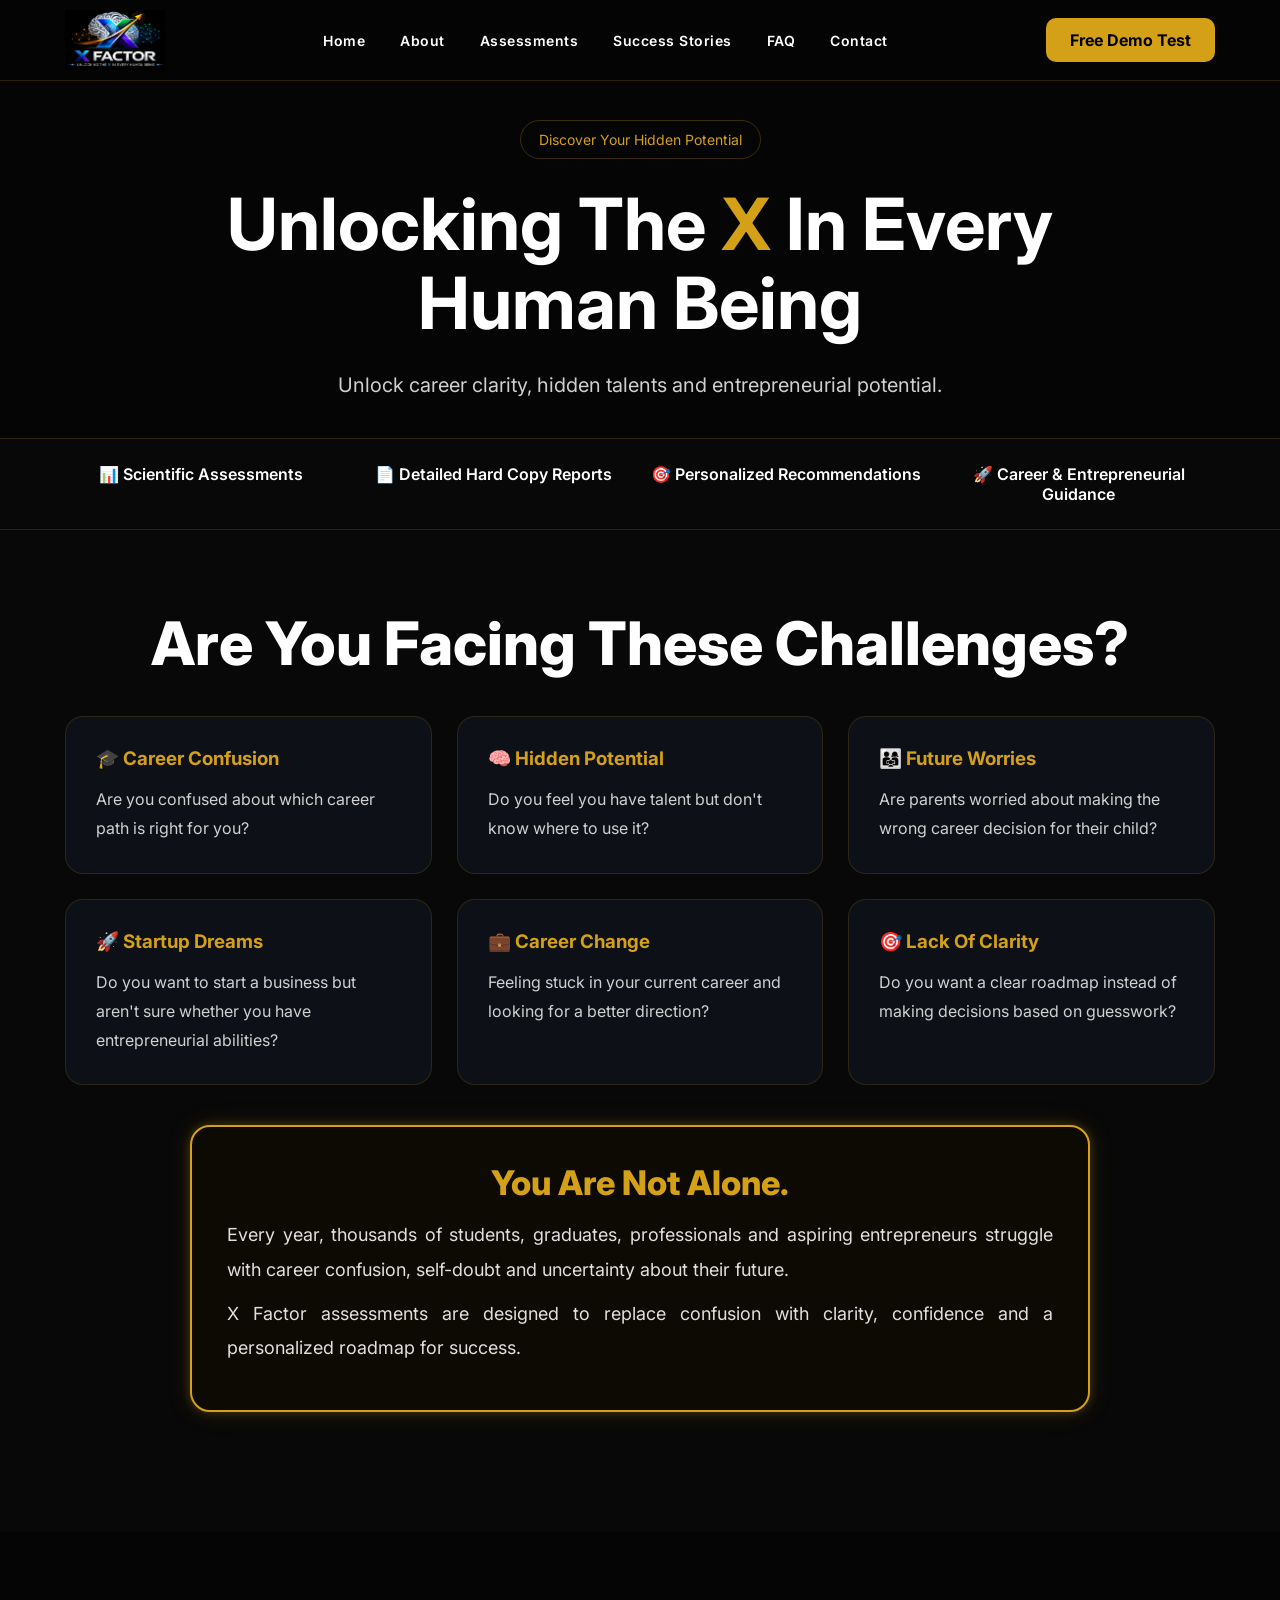
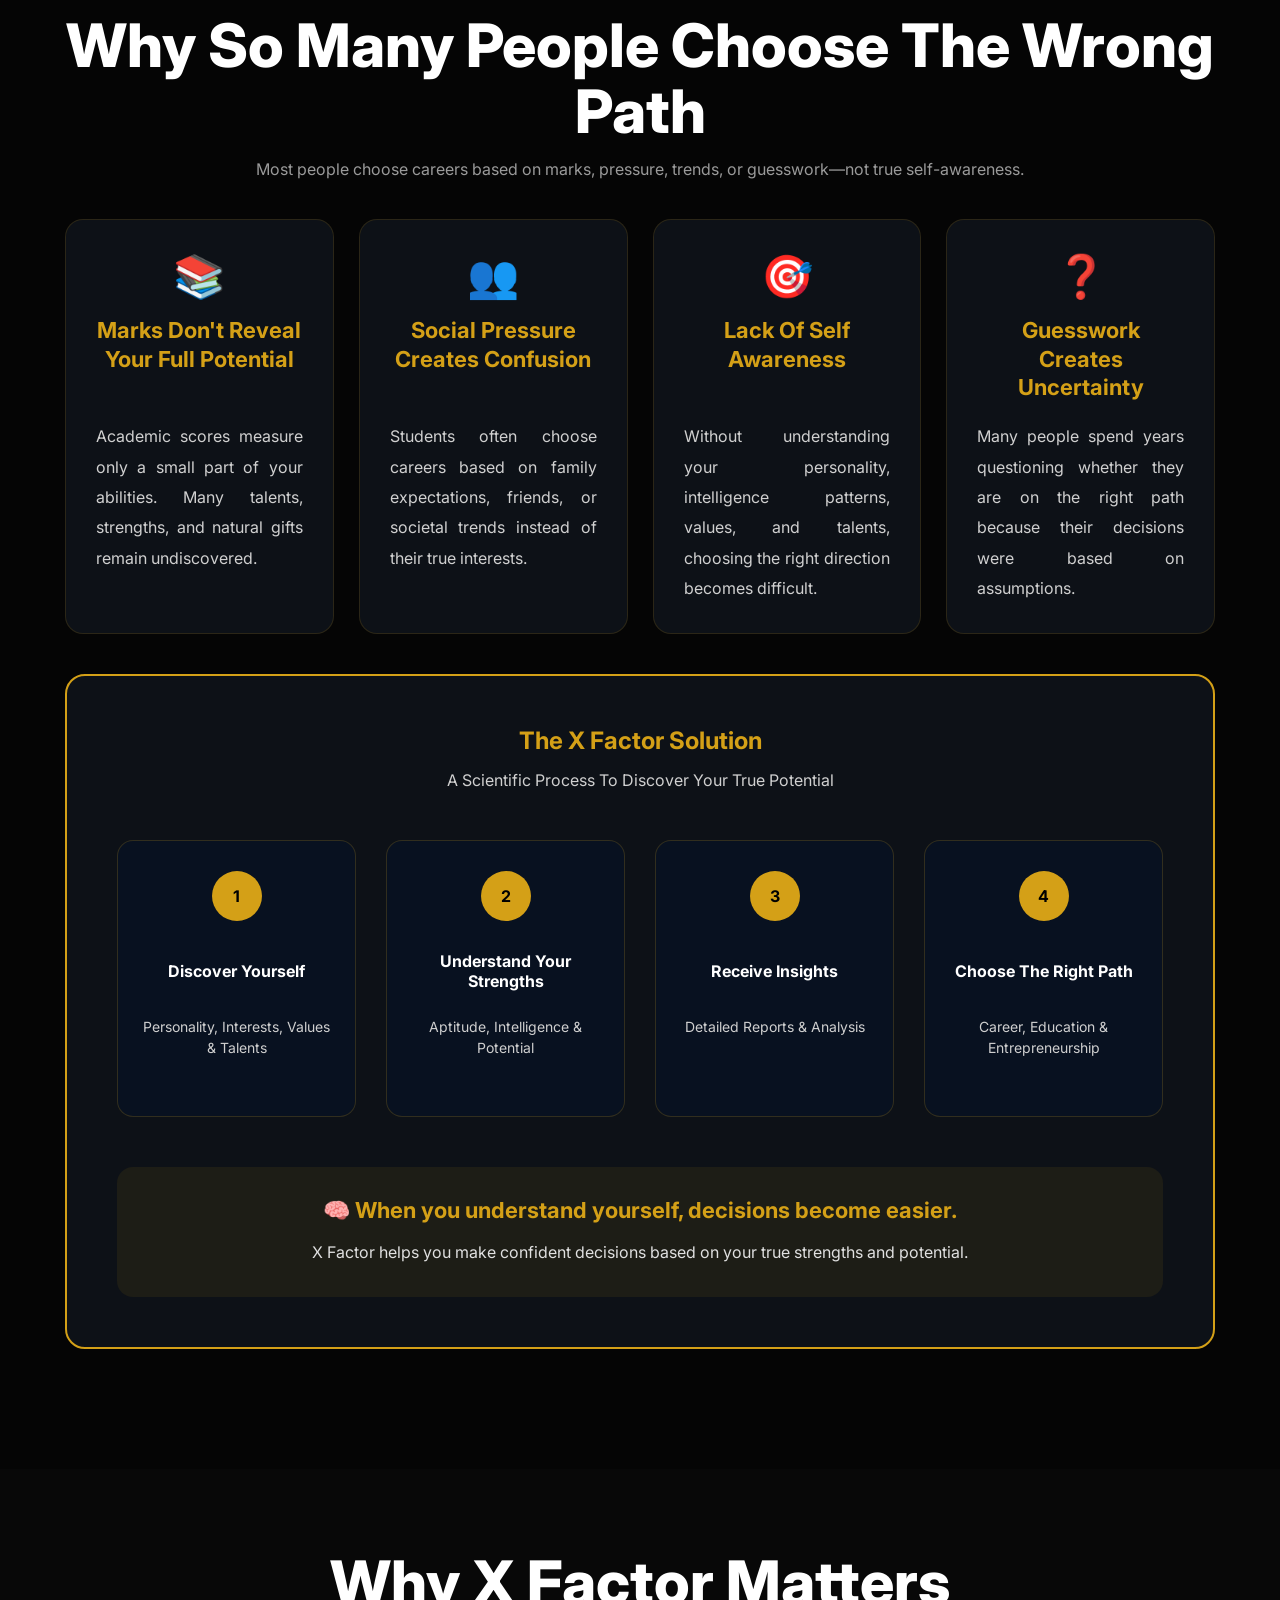
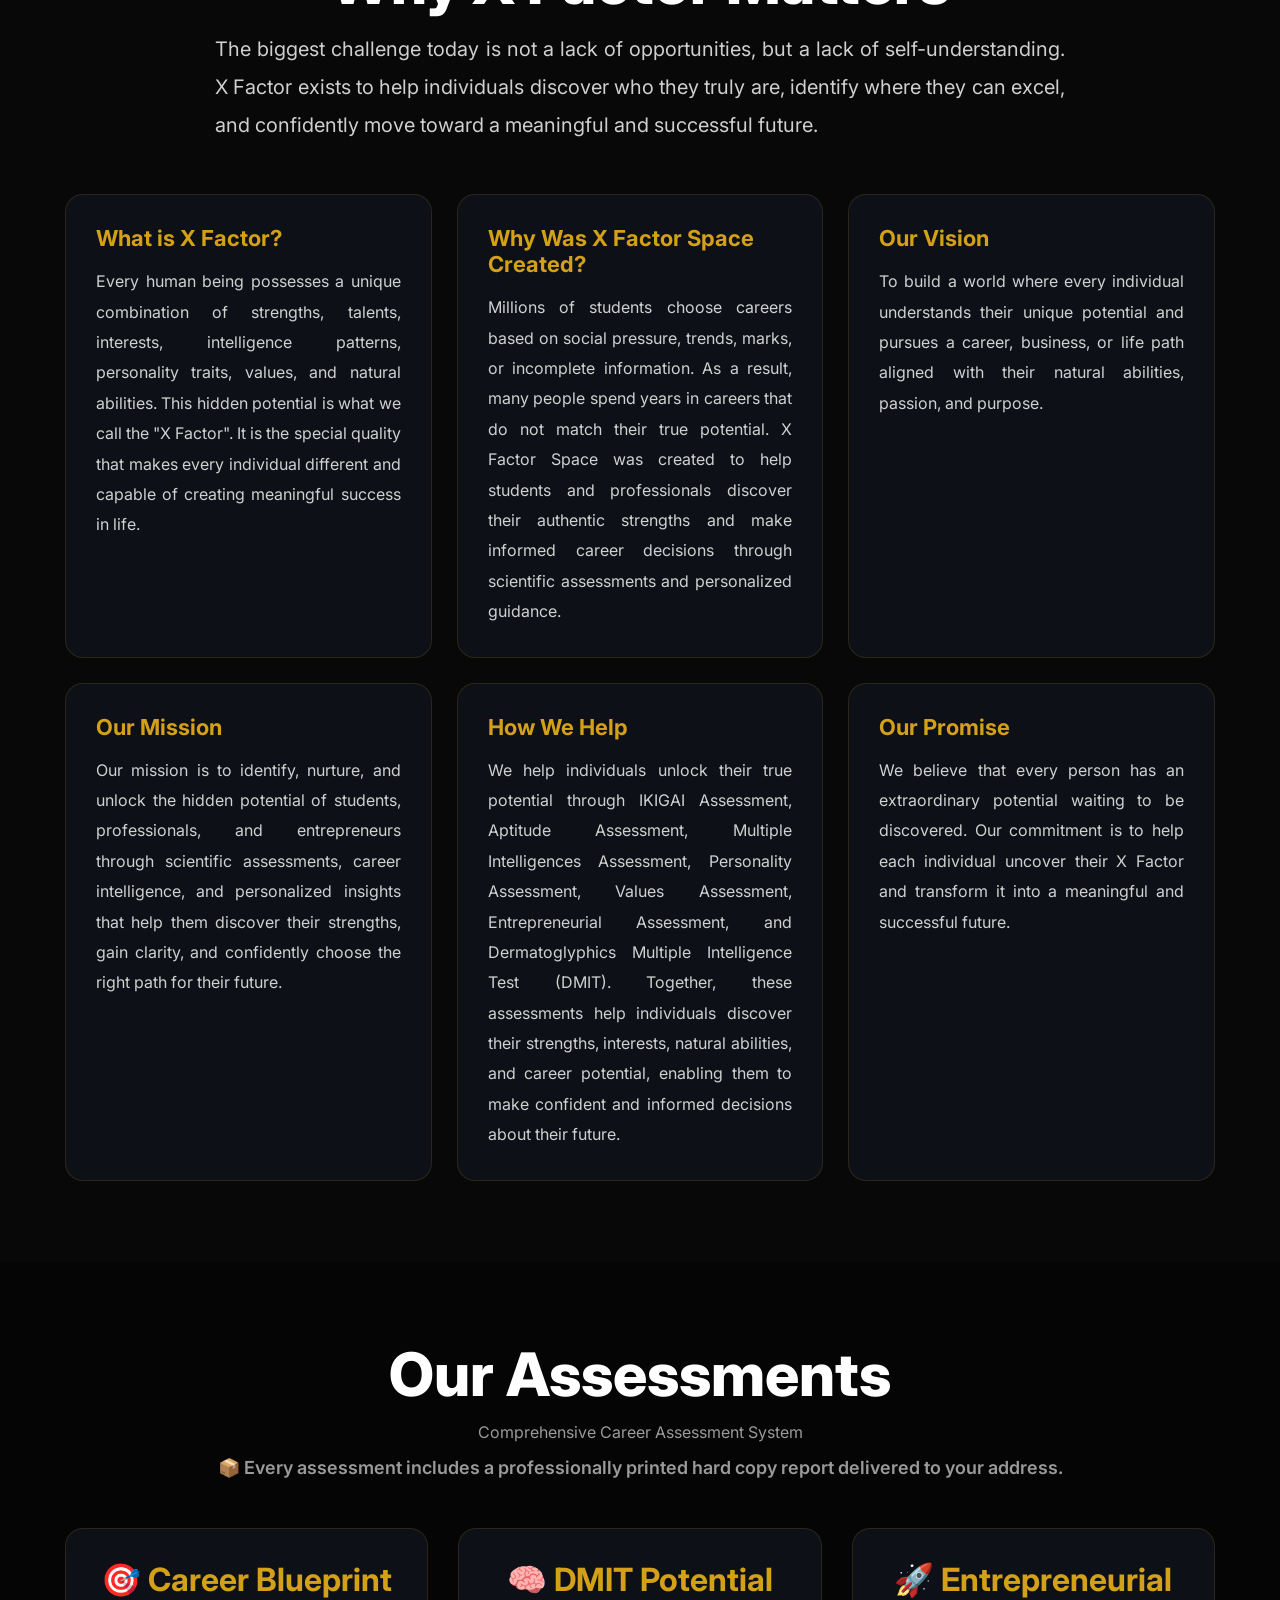
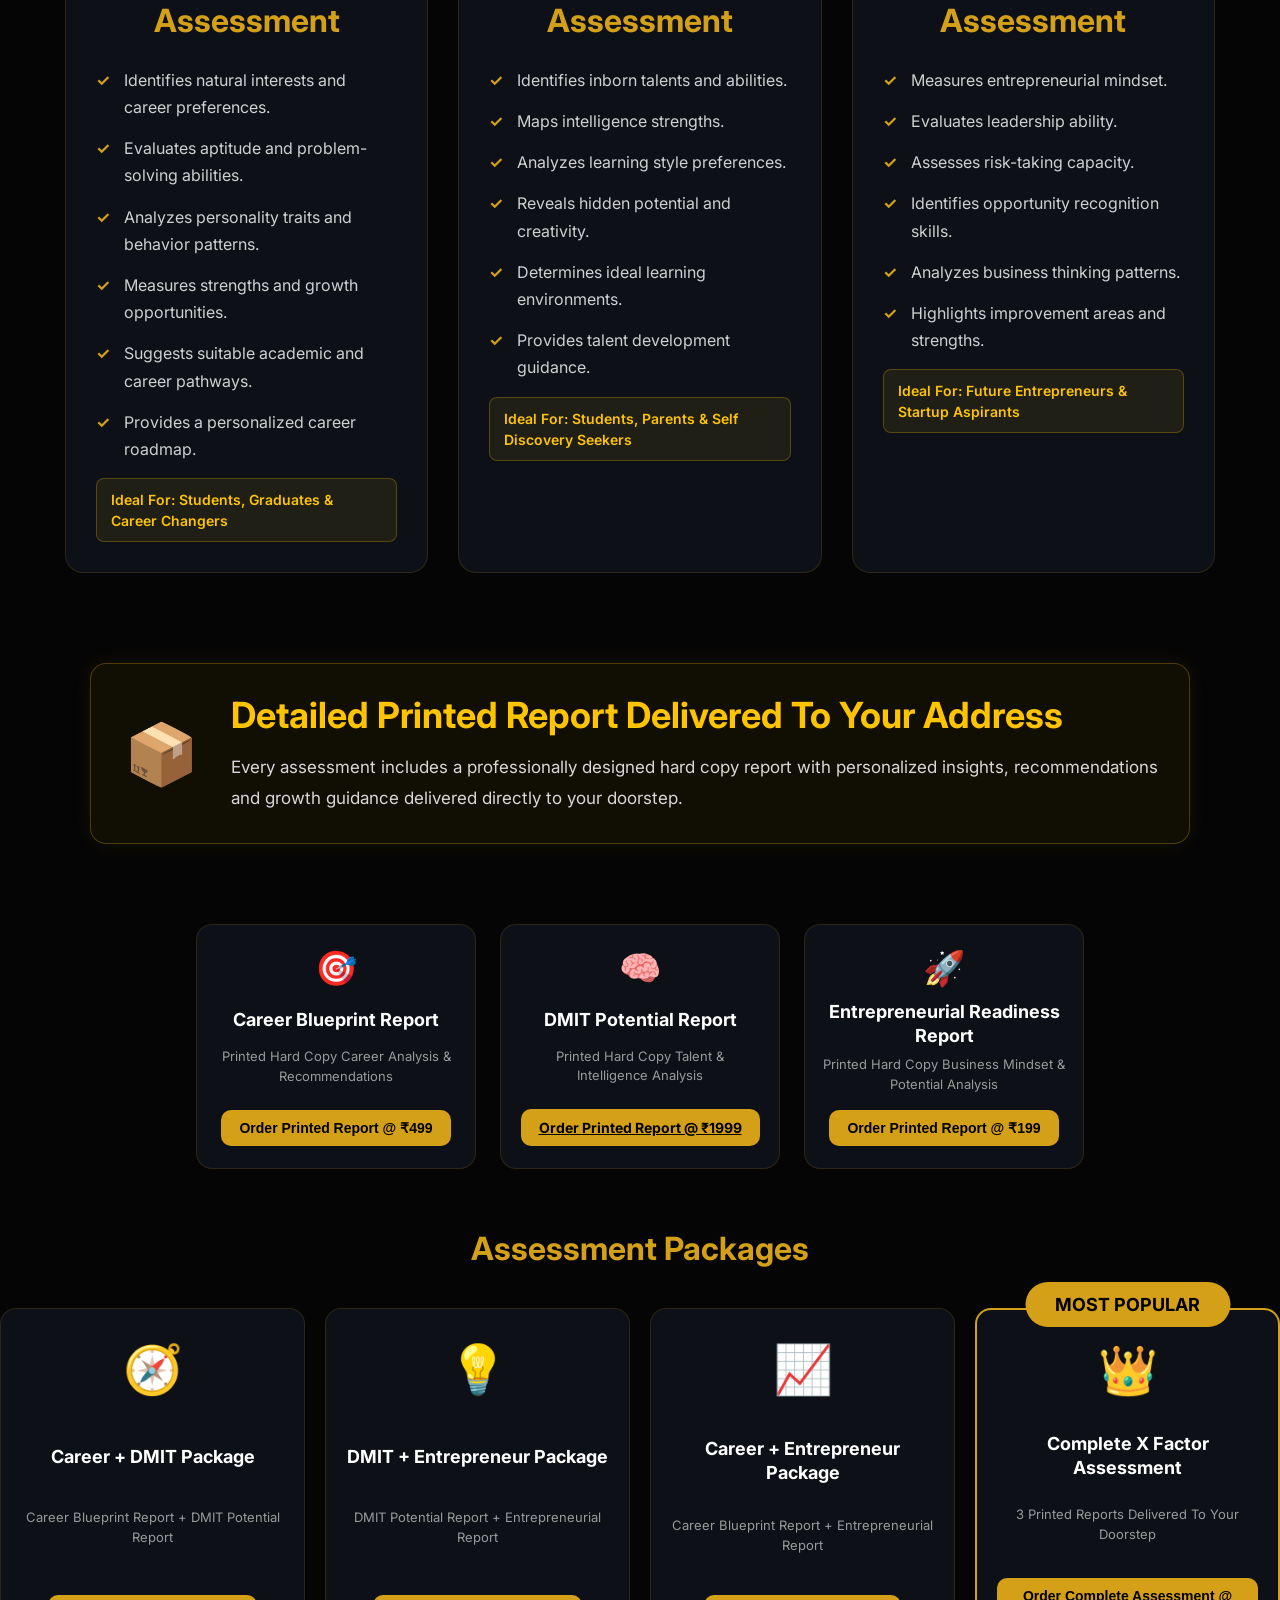
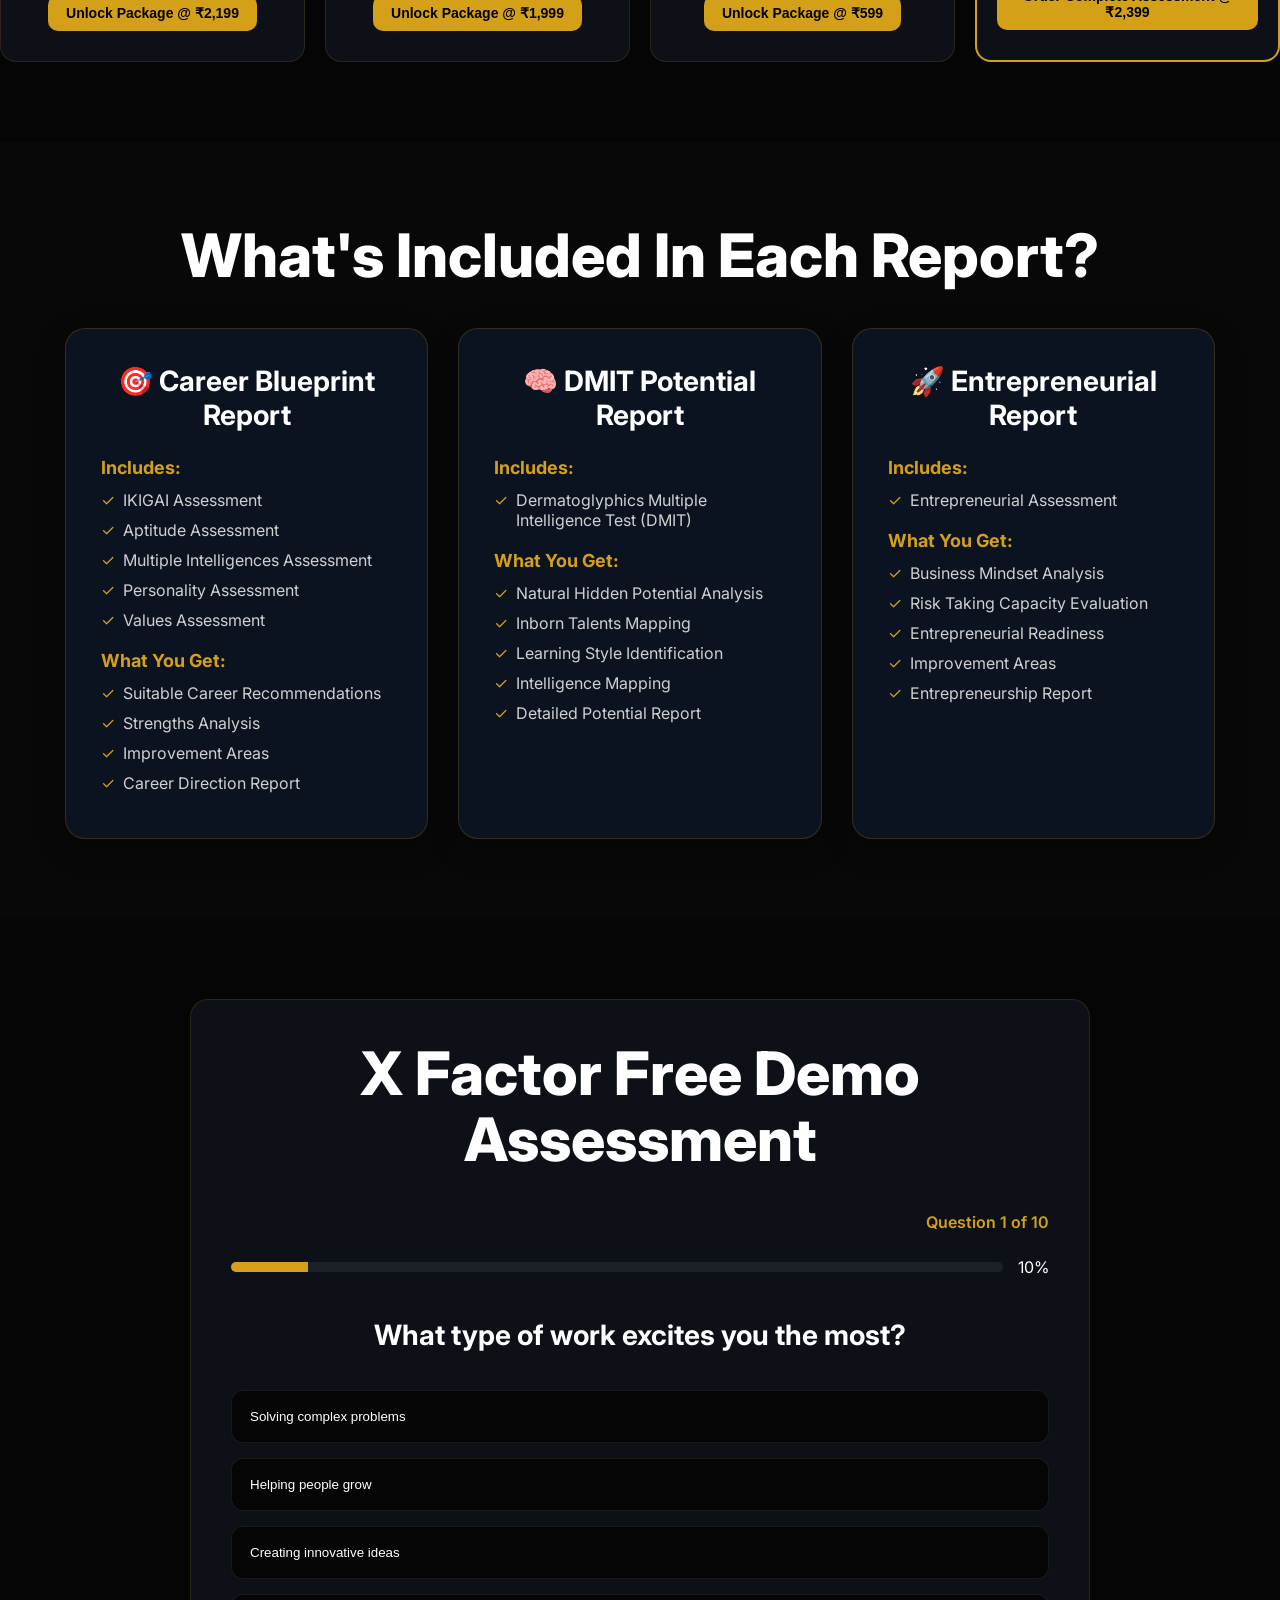
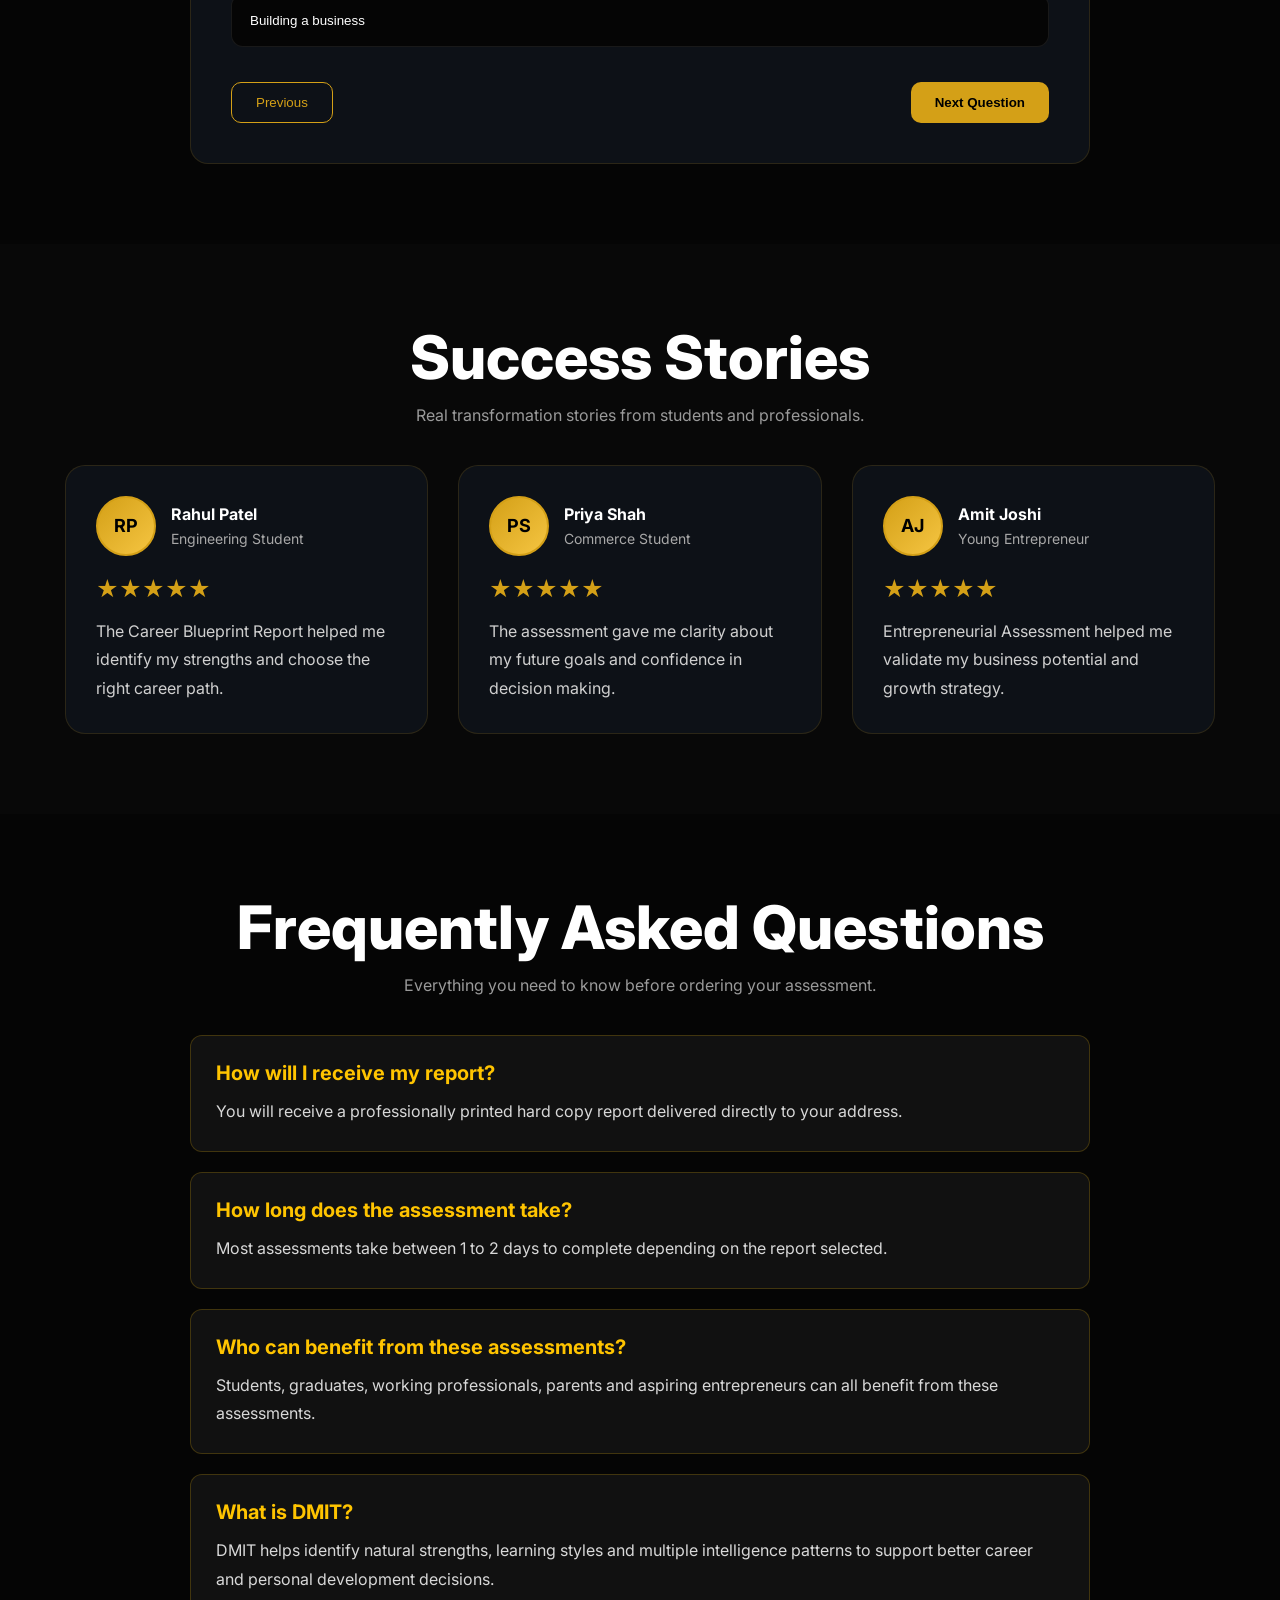
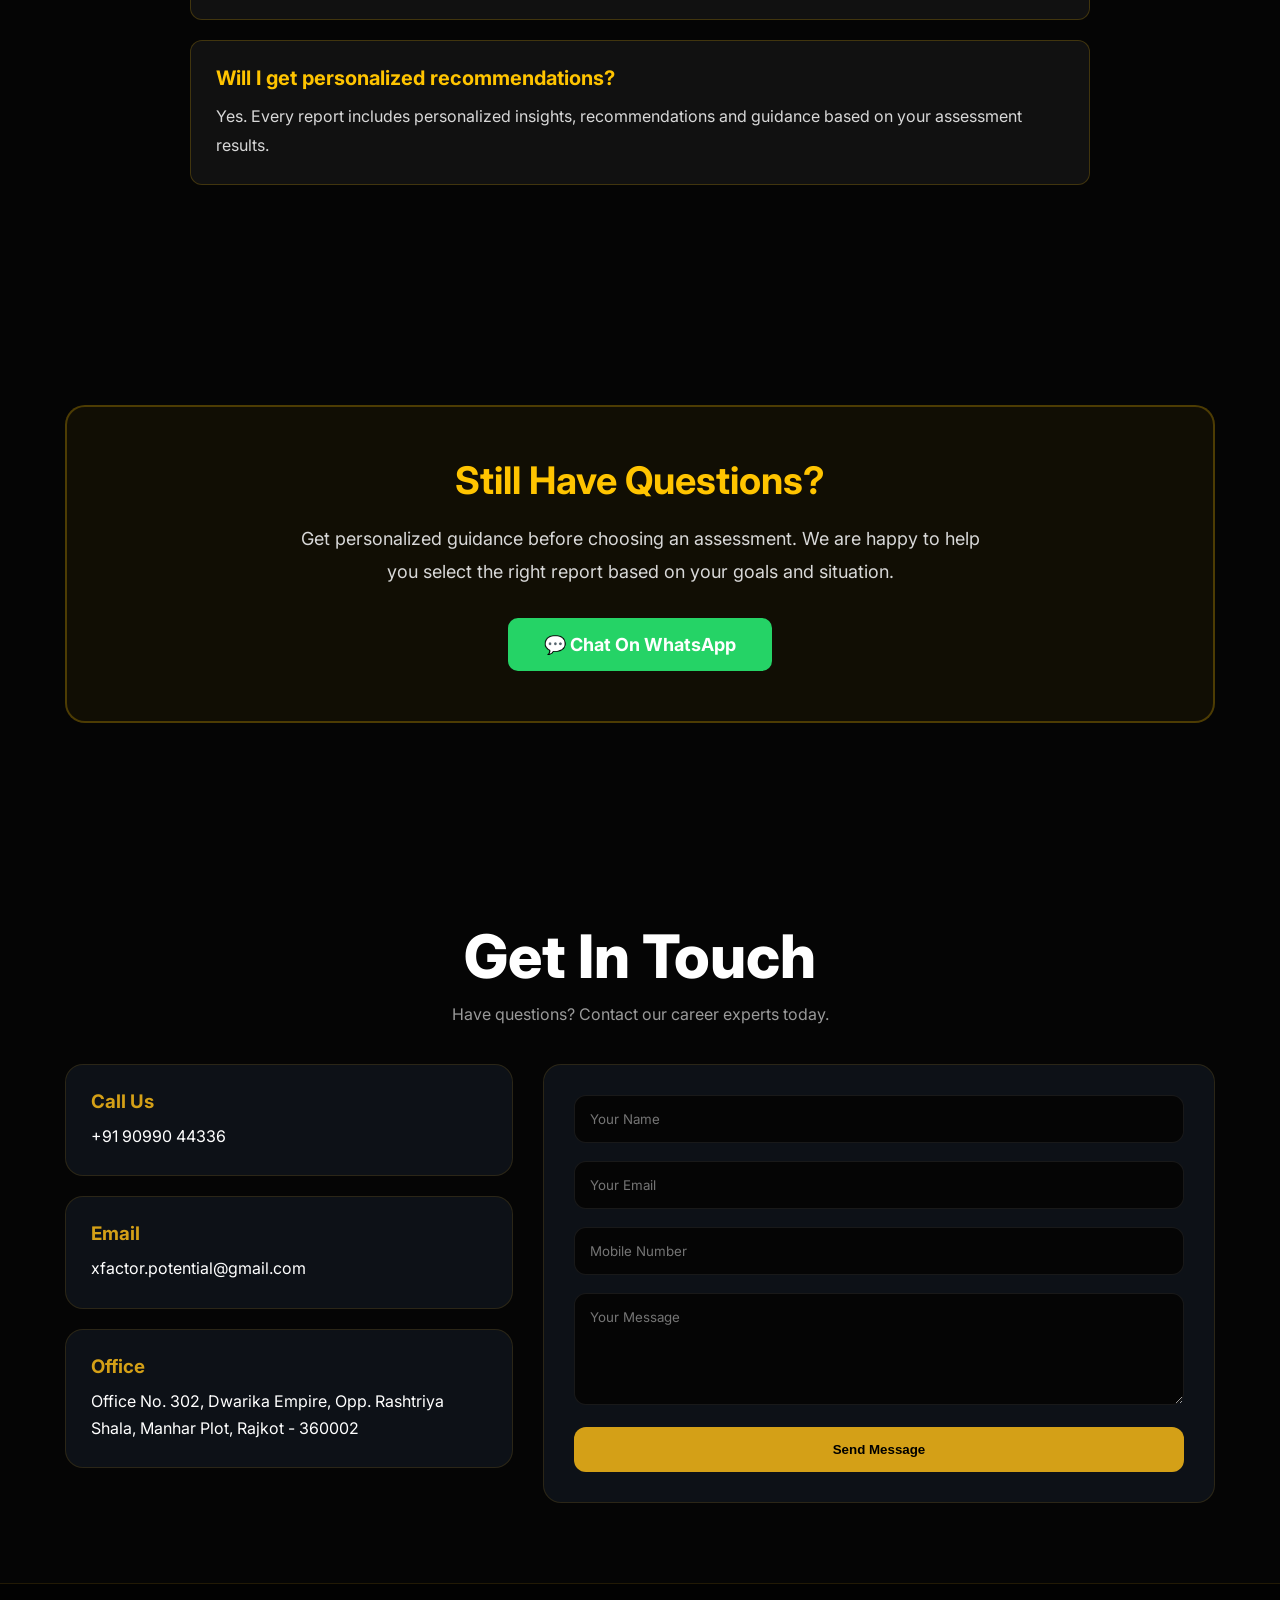
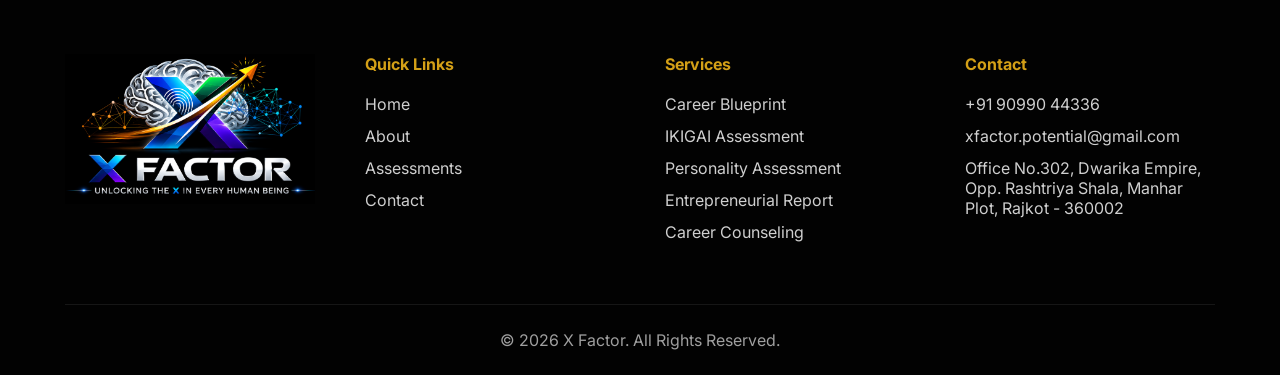
==== commit 0b7034e2: "Add Assessment Packages section to index.html" ====
--- a/index.html
+++ b/index.html
@@ -656,6 +656,8 @@
 
 <!-- Career + DMIT Package -->
 
+    <h2 class="sub-heading">Assessment Packages</h2>
+
 <div class="combo-grid">
             
 <div class="assessment-card combo-card">
--- a/css/style.css
+++ b/css/style.css
@@ -632,13 +632,13 @@
 
     display:grid;
 
-    grid-template-columns:repeat(3,320px);
+    grid-template-columns:repeat(3,280px);
 
     justify-content:center;
 
     align-items:stretch;
 
-    gap:30px;
+    gap:24px;
 
     margin-top:80px;
 
@@ -661,7 +661,7 @@
 
    border-radius:16px;
 
-   padding:30px 20px;
+   padding:22px 18px;
 
    text-align:center;
 
@@ -683,21 +683,18 @@
 
 .assessment-card:hover{
 
-    transform:translateY(-8px);
-
-    border-color:var(--gold);
+    transform:translateY(-3px);
+
+    border-color:rgba(212,160,23,.30);
 
     box-shadow:
-    0 10px 30px rgba(212,160,23,.15);
-}
-
+    0 4px 12px rgba(0,0,0,.25);
+}
 /* ICON */
 
 .assessment-icon{
-
-    font-size:42px;
-
-    margin-bottom:20px;
+    font-size:34px;
+    margin-bottom:12px;
 }
 
 /* TITLE */
@@ -706,9 +703,10 @@
 
     color:white;
 
-    margin-bottom:10px;
-
-    min-height:48px;
+     min-height:auto;
+    font-size:18px;
+    line-height:1.3;
+    margin-bottom:8px;
 }
 
 .assessment-card span{
@@ -717,26 +715,28 @@
 
     color:#9a9a9a;
 
-    margin-bottom:25px;
-
+     margin-bottom:16px;
+    font-size:13px;
+    line-height:1.5;
+}
+
+/* BUTTON */
+
+.assessment-btn{
+
+    border:none;
+
+    cursor:pointer;
+
+    background:var(--gold);
+
+    color:black;
+
+    font-weight:700;
+
+    padding:10px 18px;
+   
     font-size:14px;
-}
-
-/* BUTTON */
-
-.assessment-btn{
-
-    border:none;
-
-    cursor:pointer;
-
-    background:var(--gold);
-
-    color:black;
-
-    font-weight:700;
-
-    padding:12px 22px;
 
     border-radius:10px;
 
@@ -4659,3 +4659,10 @@
     font-weight:800;
     color:#fff;
 }
+
+.sub-heading{
+    text-align:center;
+    color:#D4A017;
+    font-size:32px;
+    margin:60px 0 30px;
+}
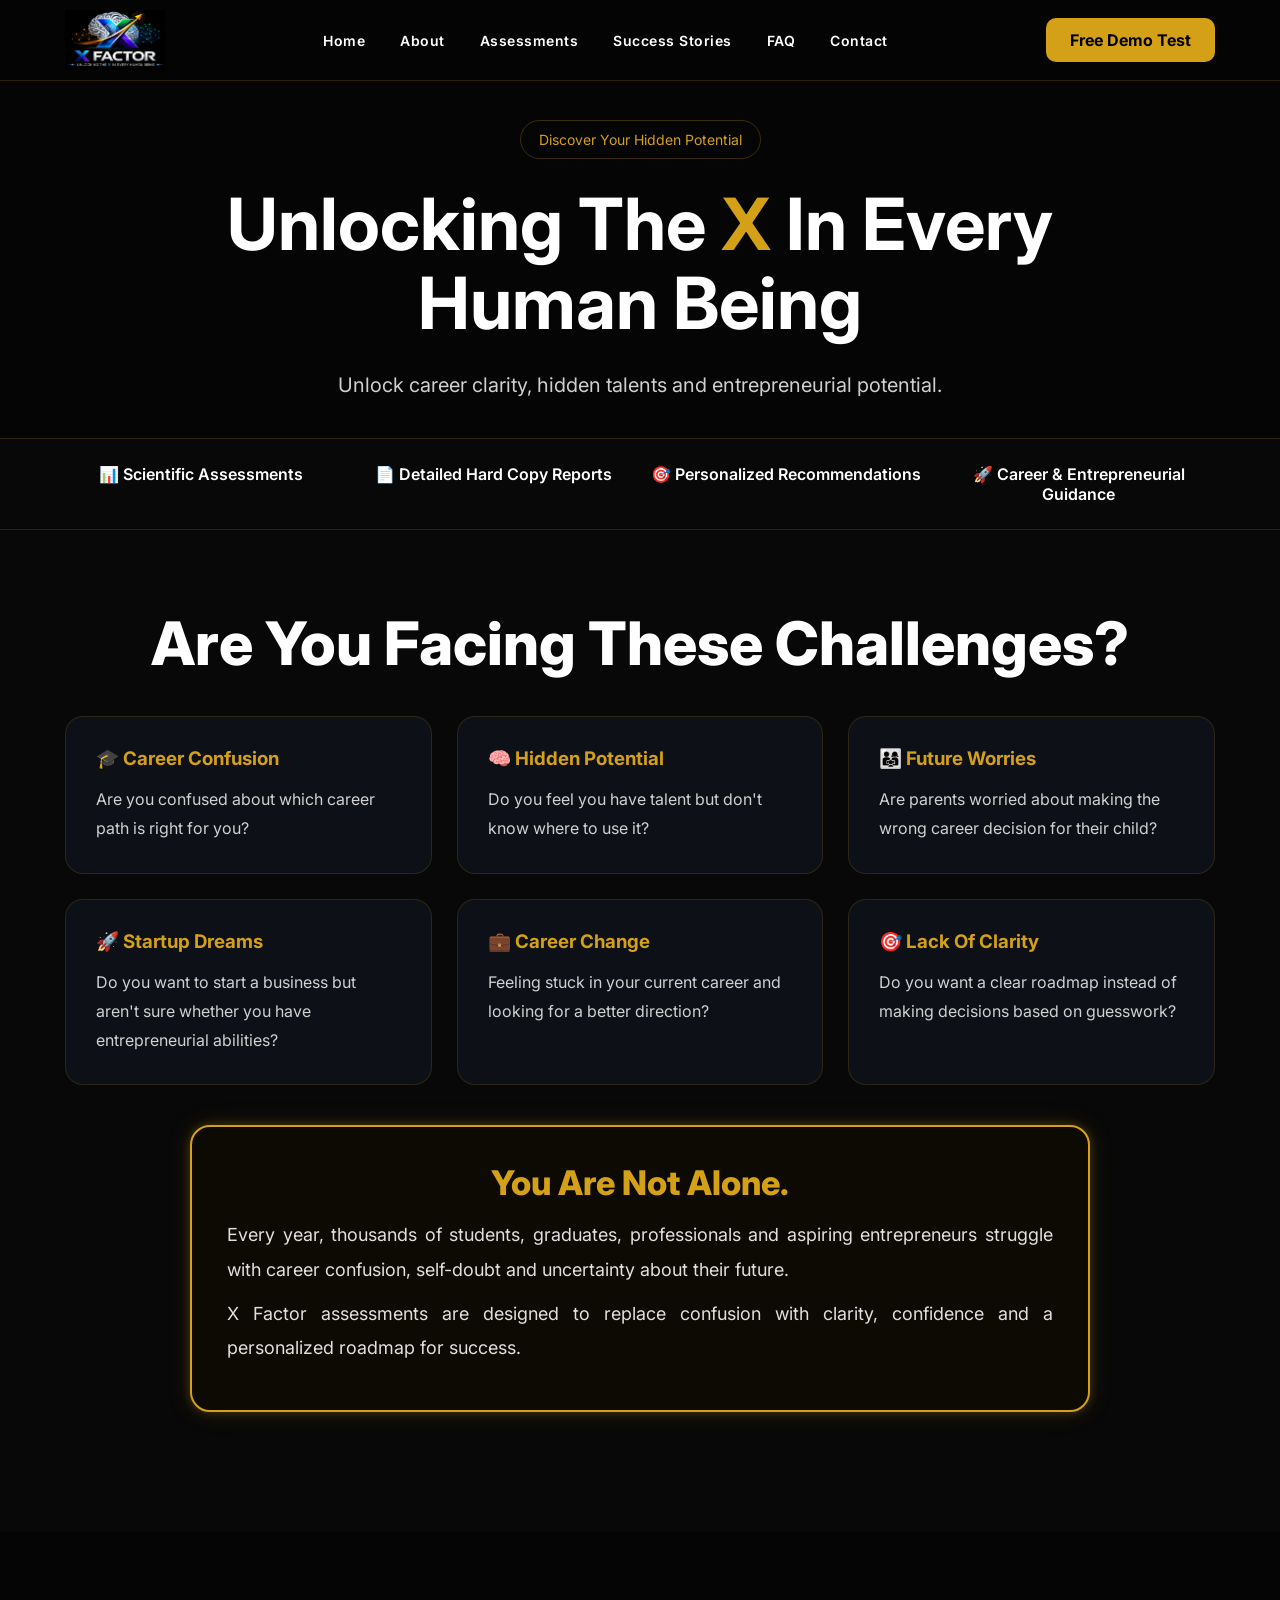
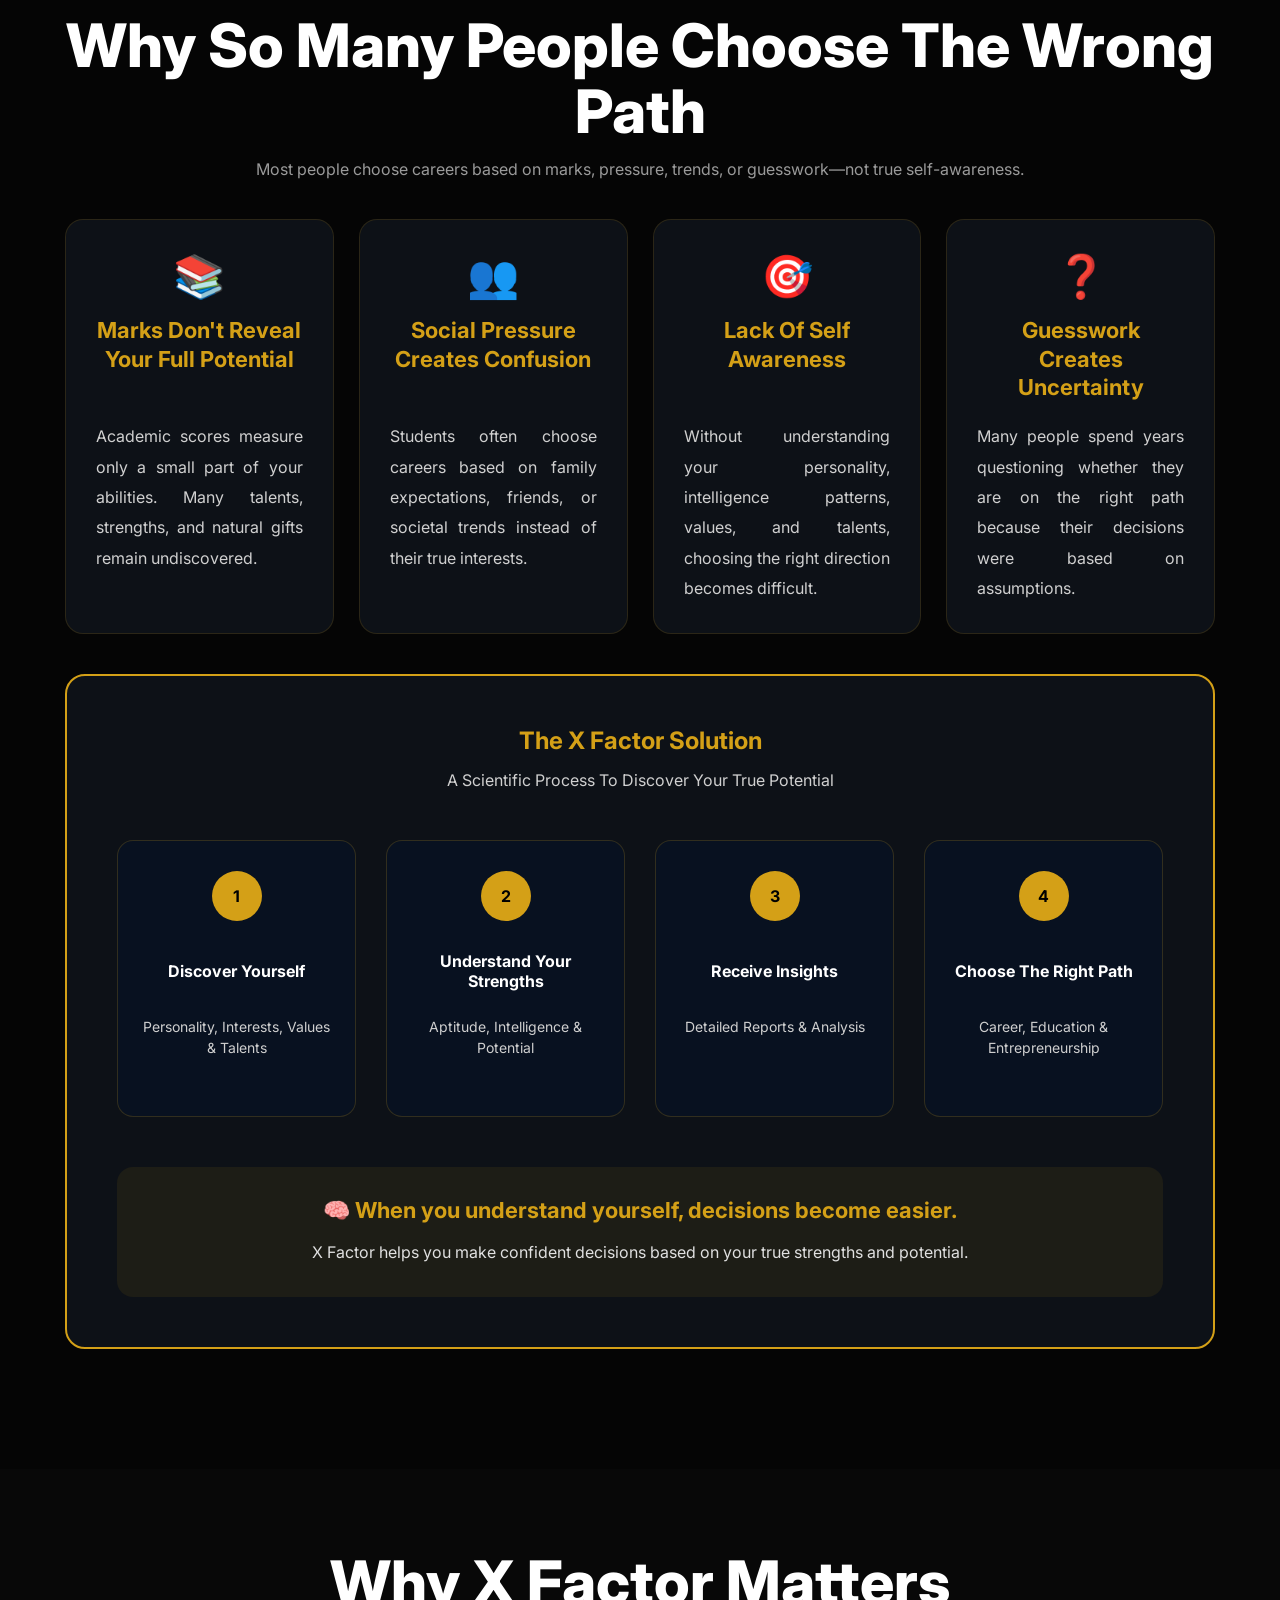
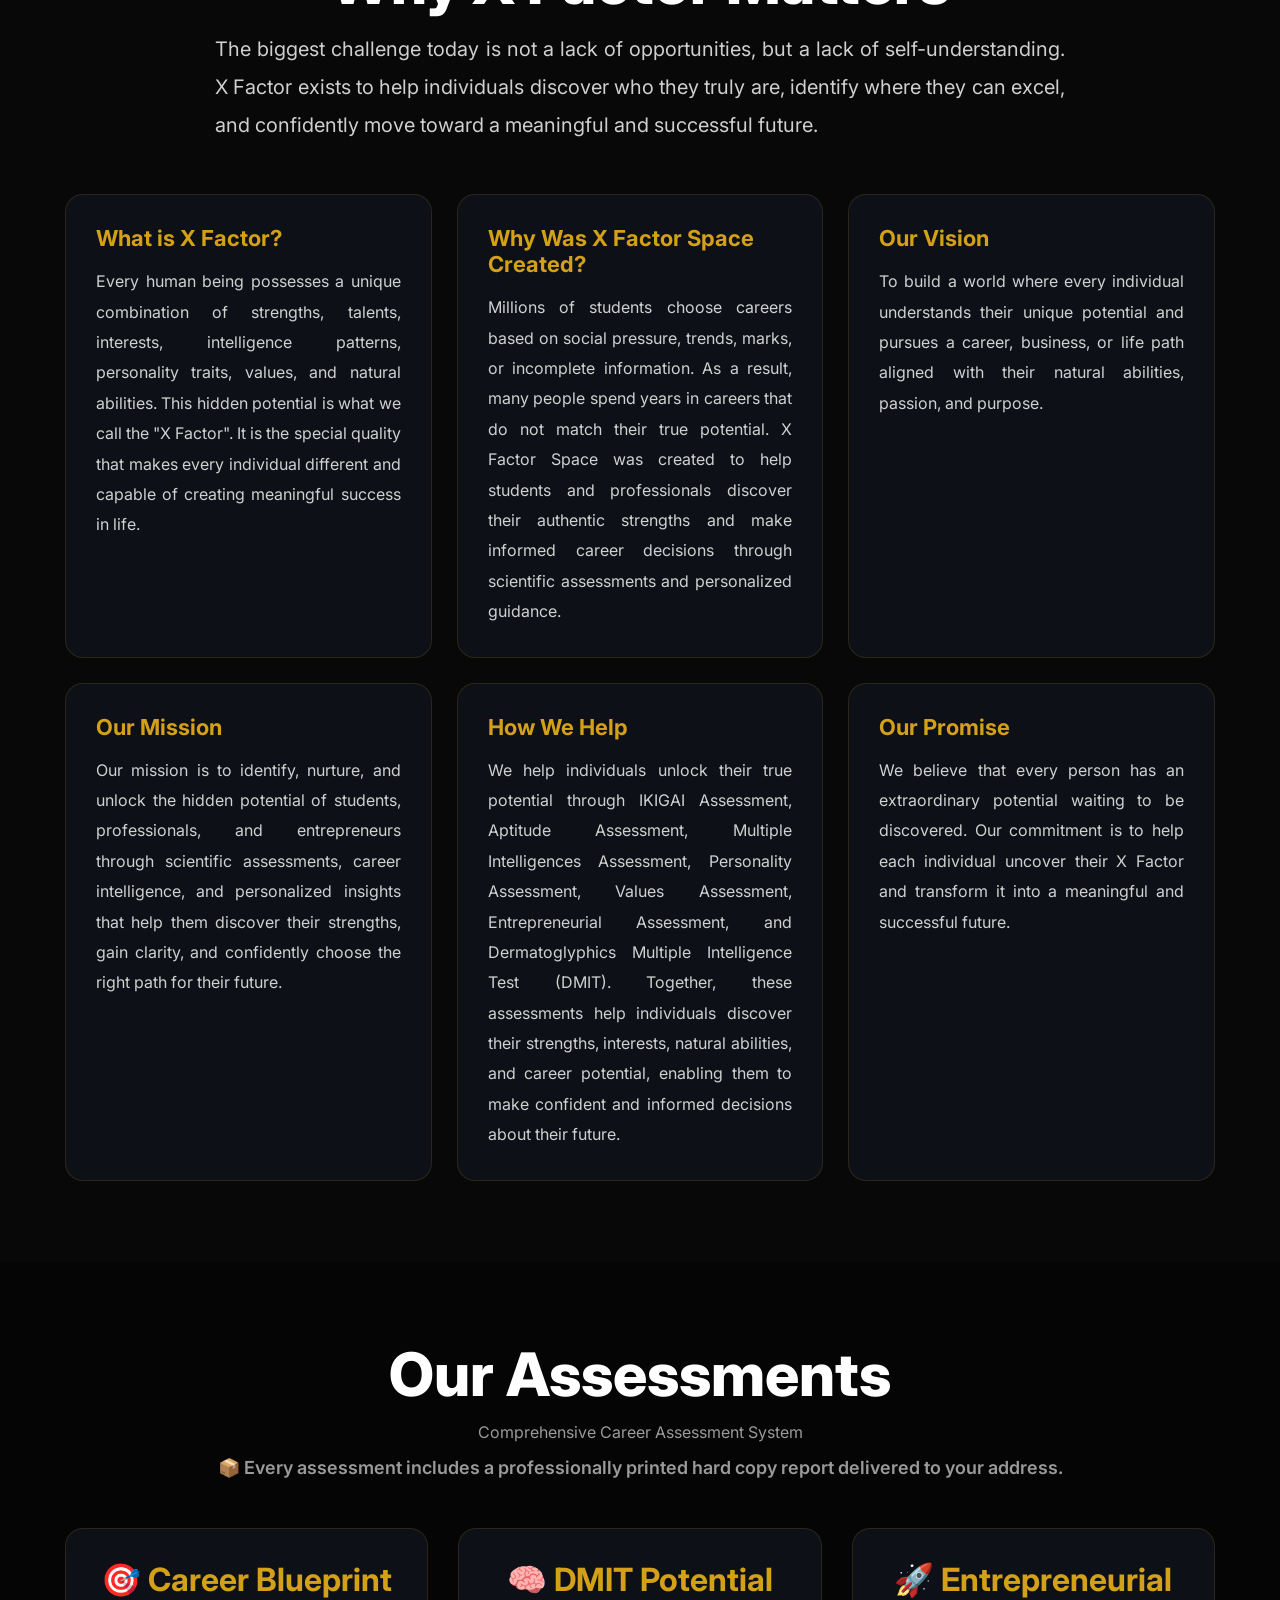
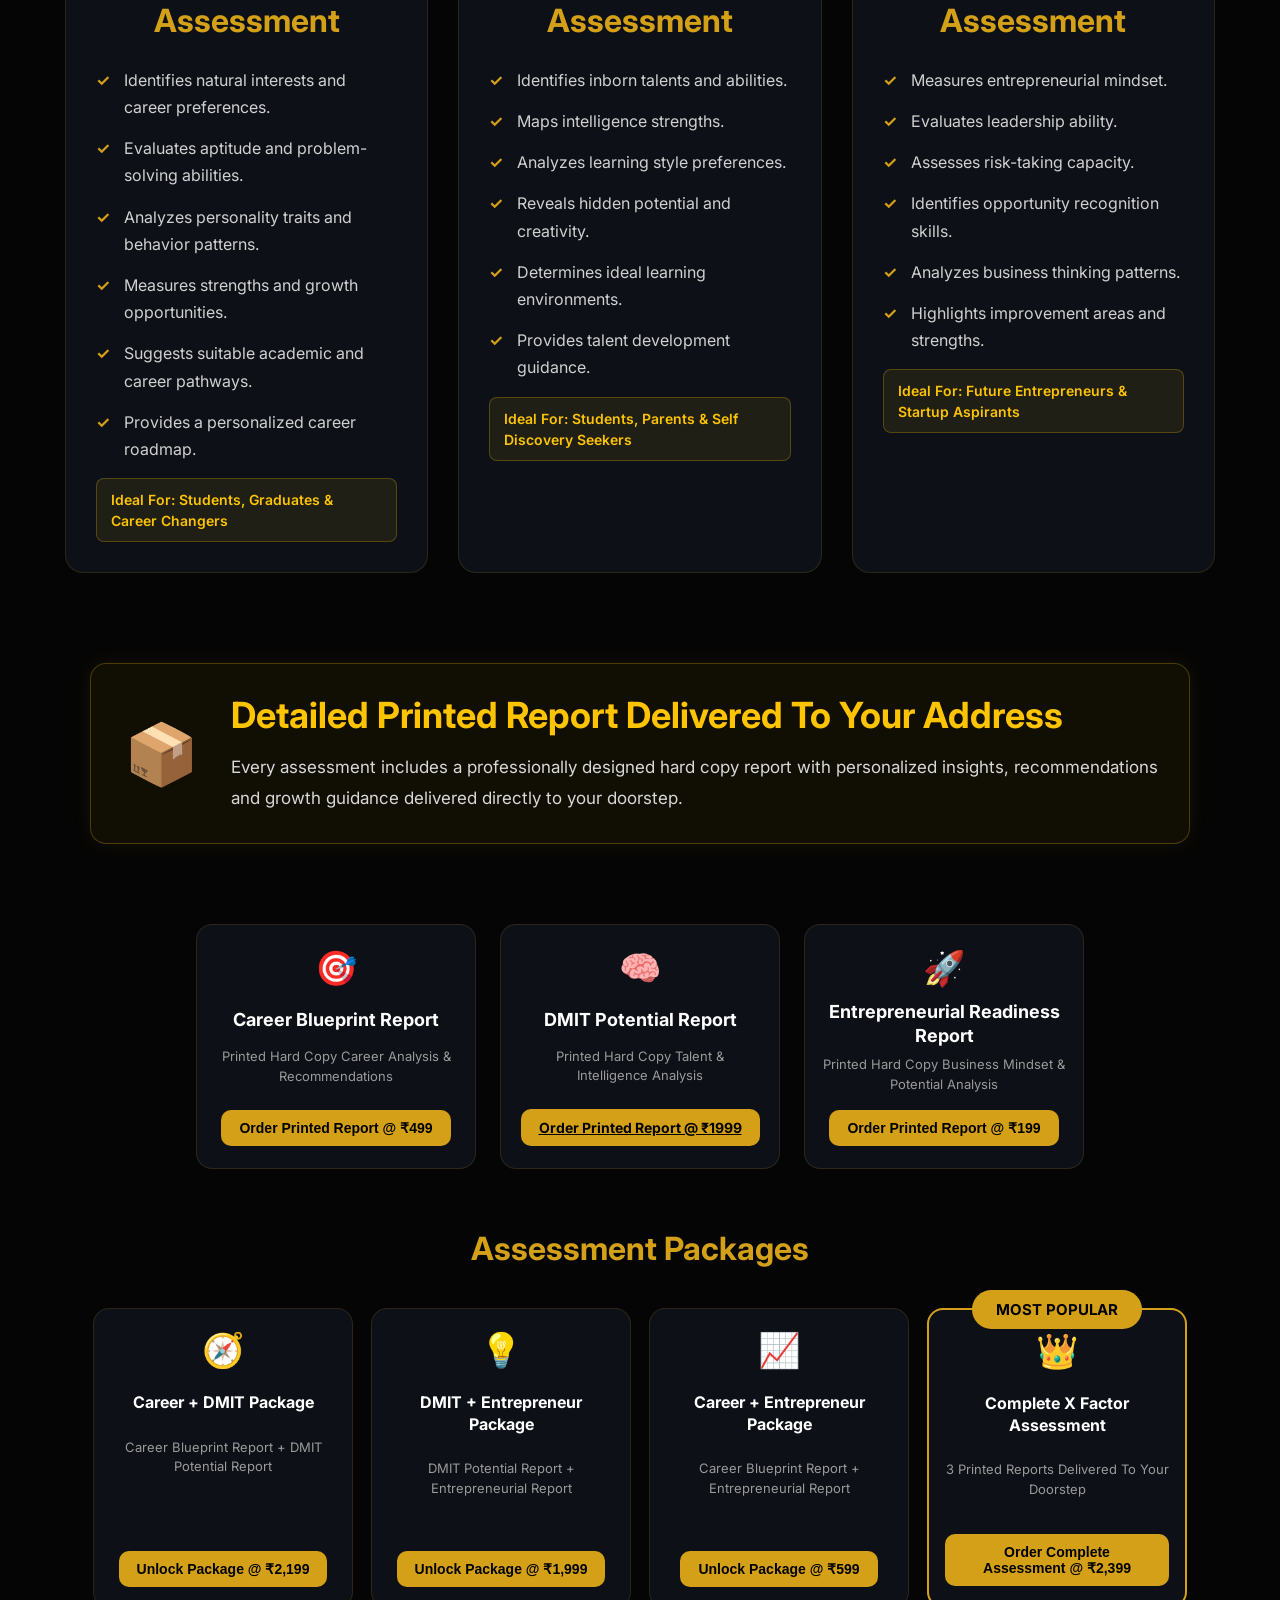
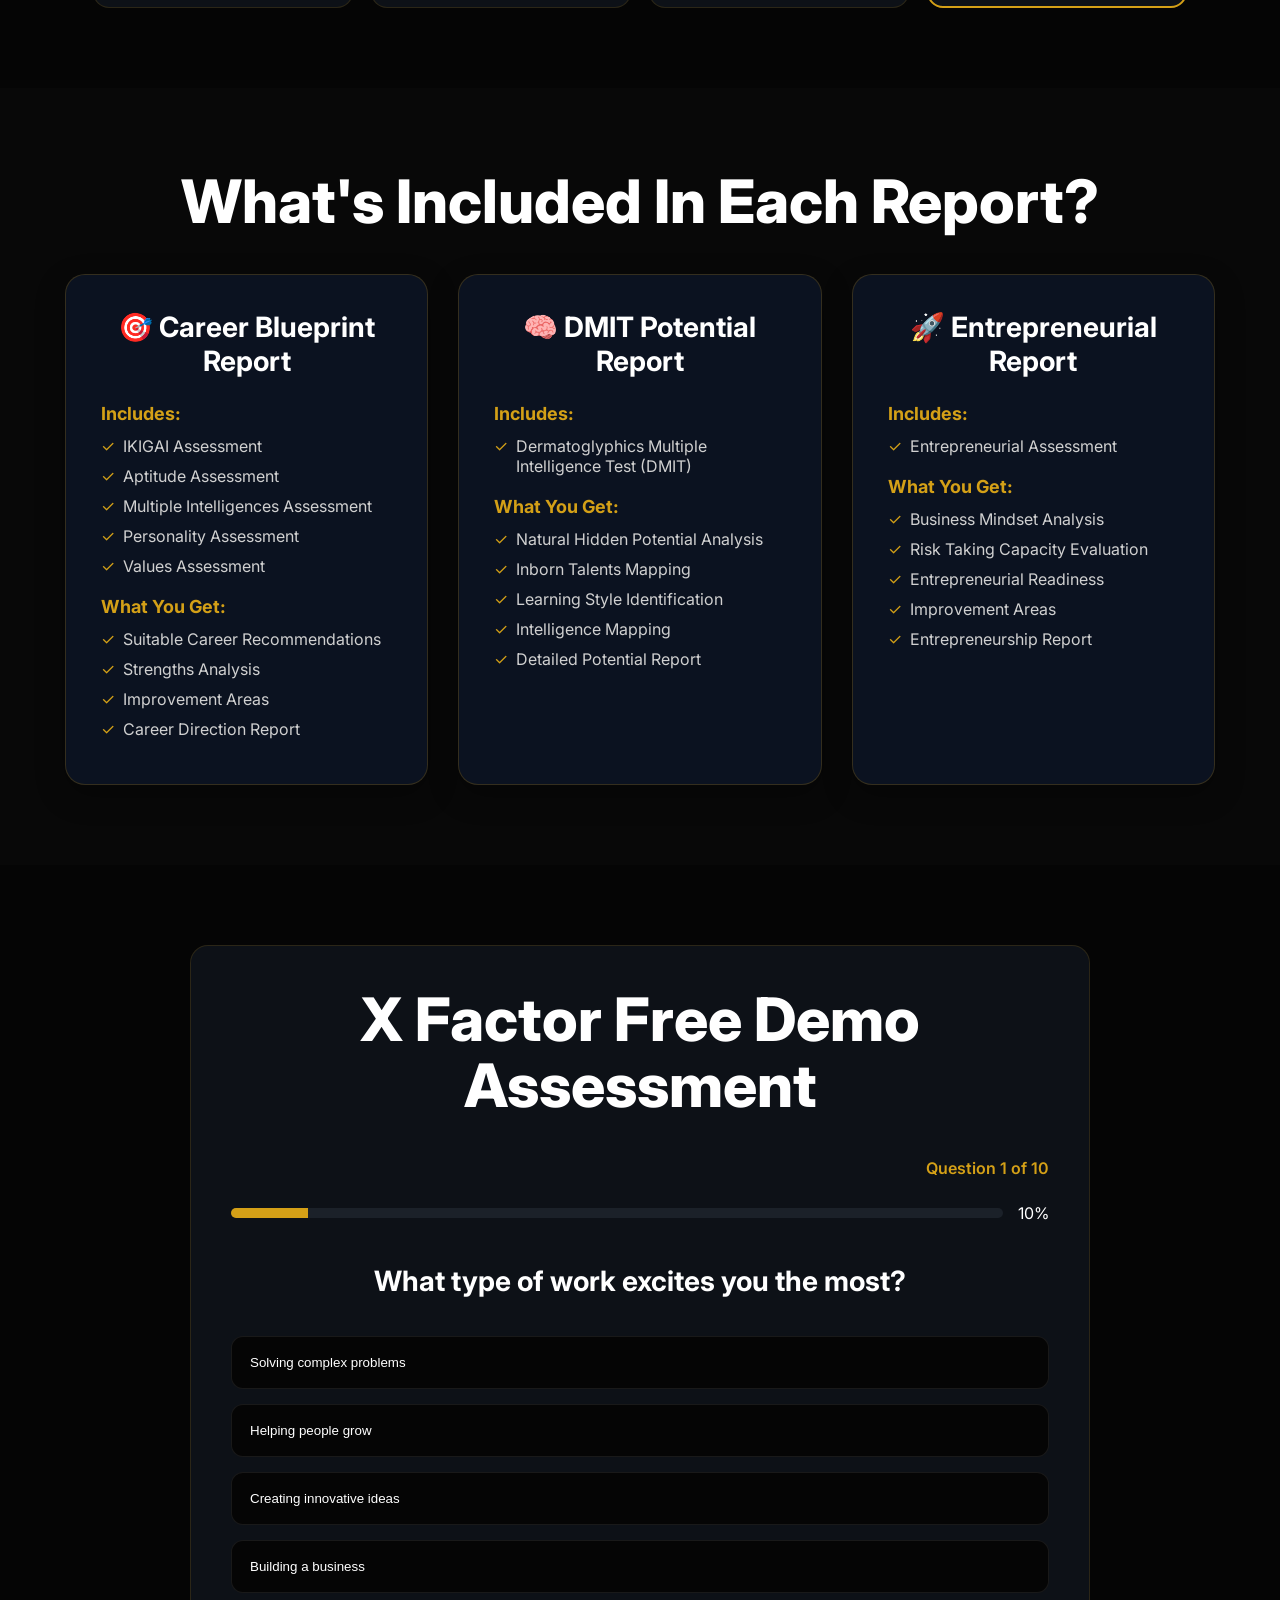
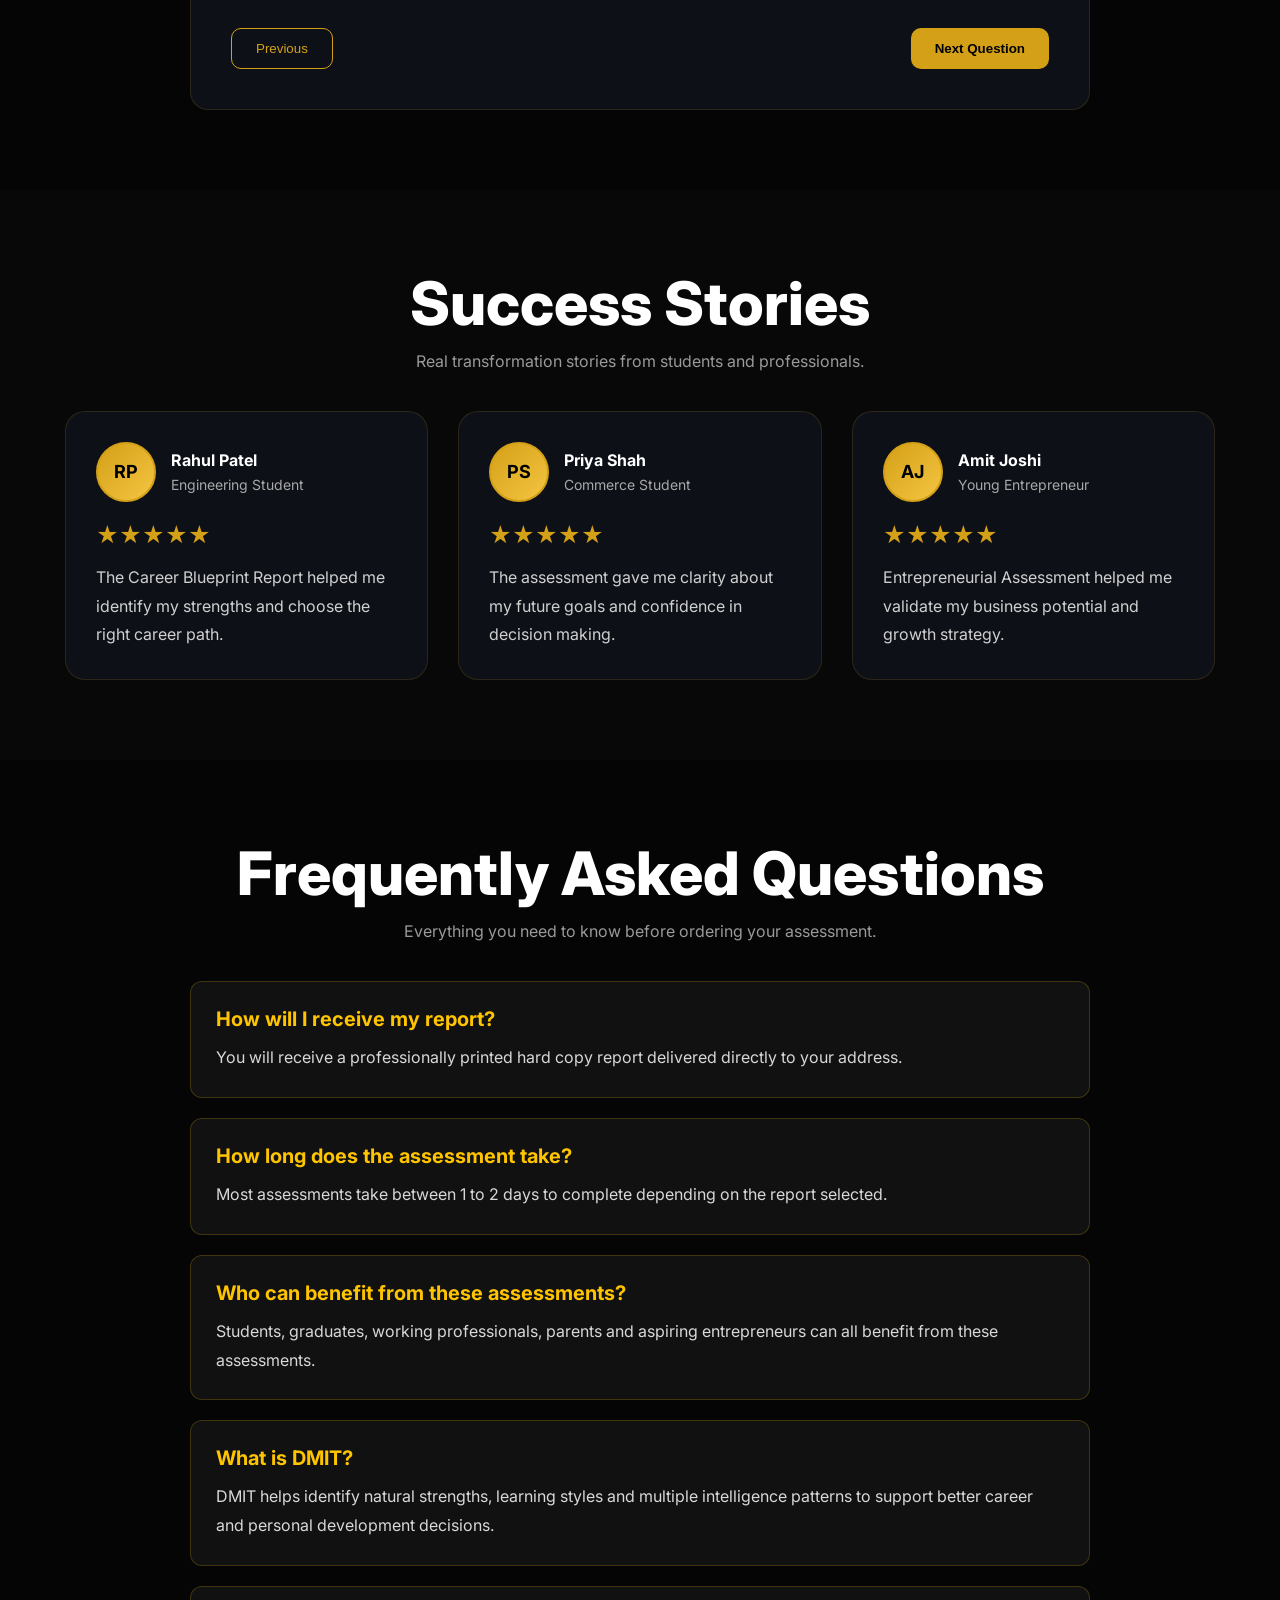
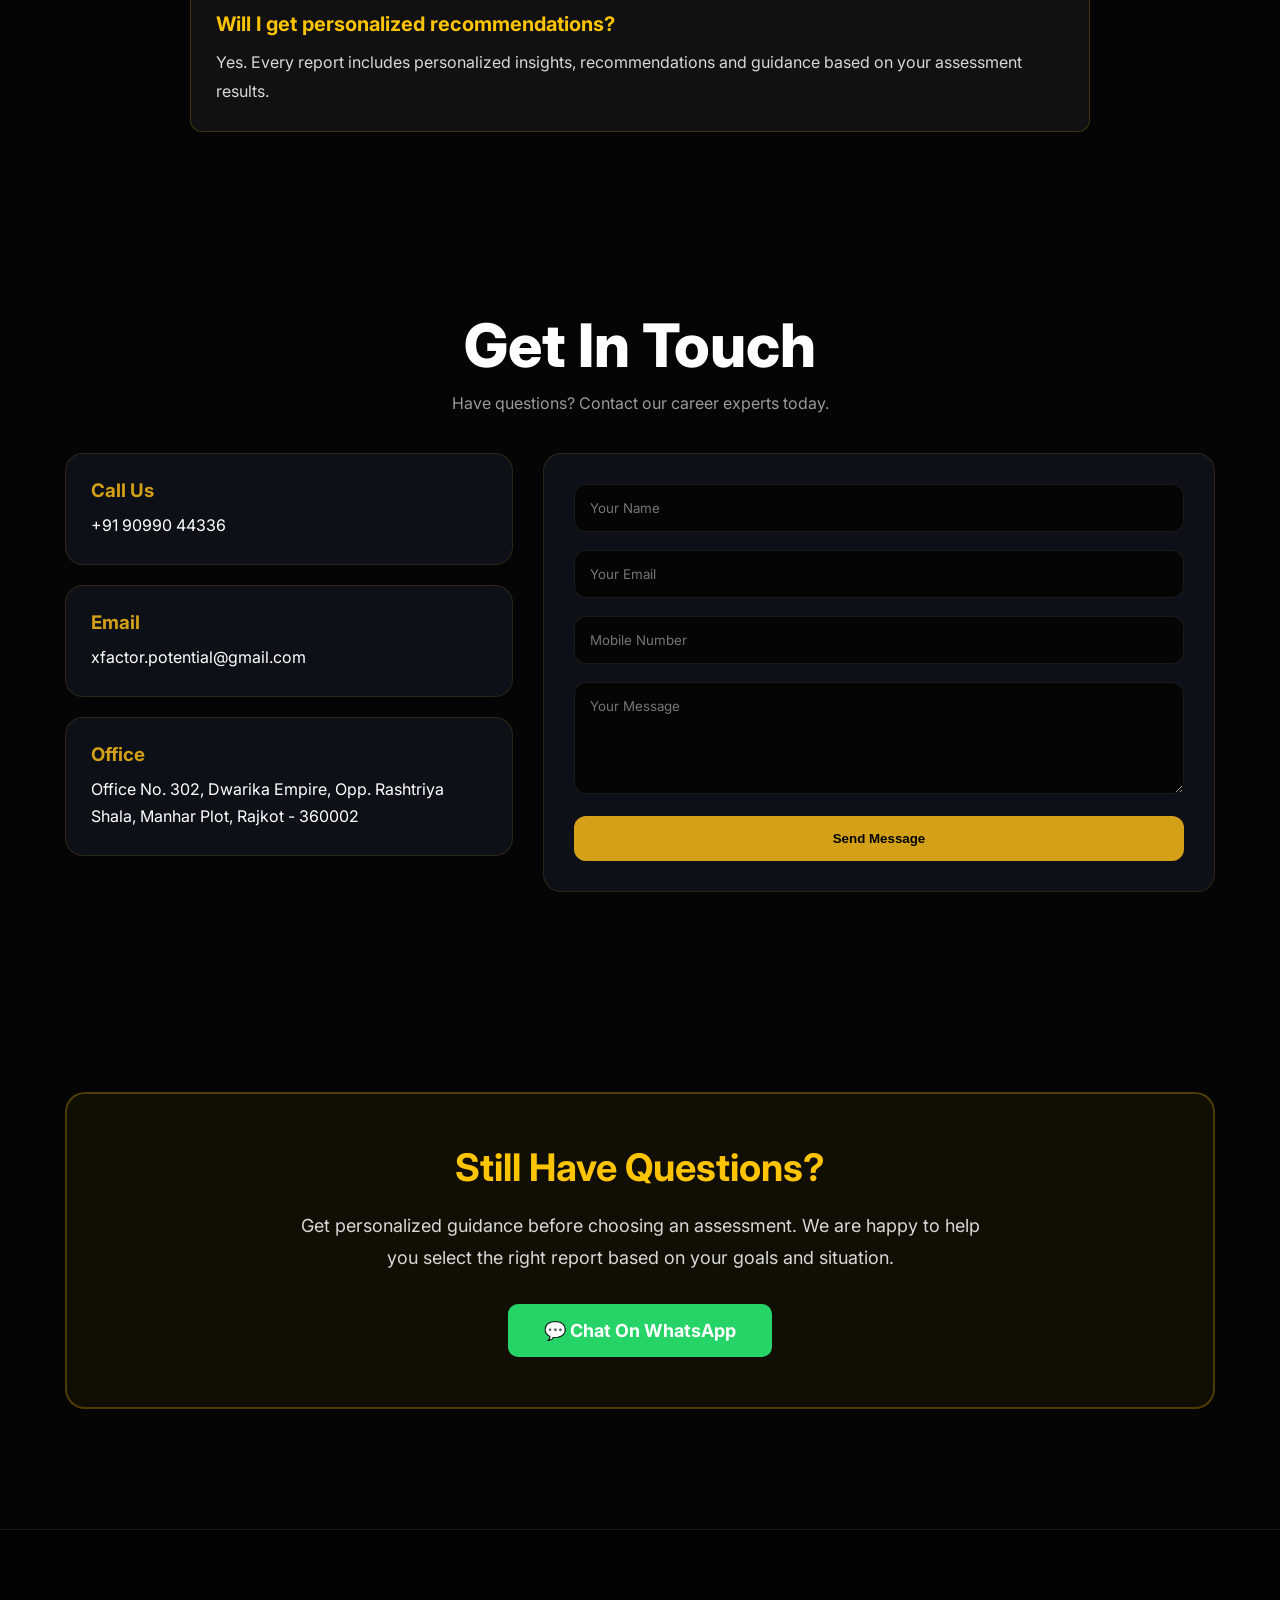
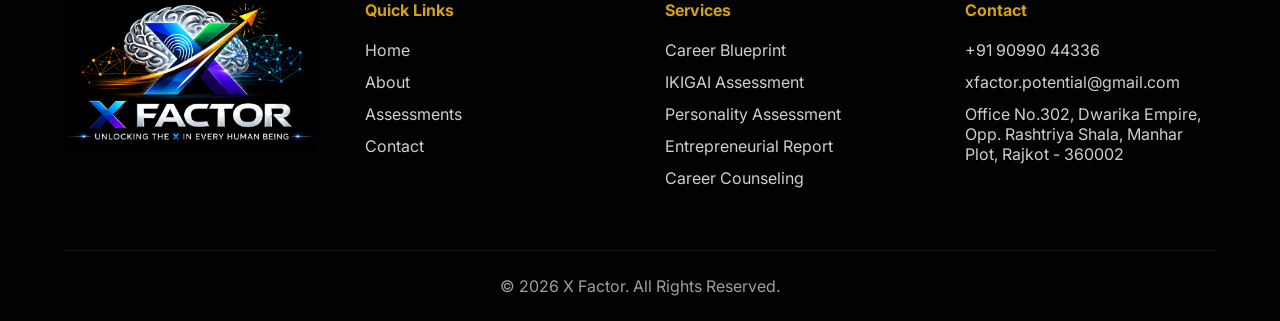
==== commit 10584e5d: "Restore WhatsApp CTA section in index.html" ====
--- a/index.html
+++ b/index.html
@@ -2244,35 +2244,7 @@
 
 </section>
 
-    <section class="whatsapp-cta">
-
-    <div class="container">
-
-        <div class="whatsapp-box">
-
-            <h2>
-                Still Have Questions?
-            </h2>
-
-            <p>
-                Get personalized guidance before choosing an assessment.
-                We are happy to help you select the right report based on your goals and situation.
-            </p>
-
-            <a href="https://wa.me/919099044336"
-               target="_blank"
-               class="whatsapp-btn">
-
-                💬 Chat On WhatsApp
-
-            </a>
-
-        </div>
-
-    </div>
-
-</section>
-
+    
 <!-- CONTACT SECTION -->
 
 <section class="contact-section"
@@ -2391,6 +2363,36 @@
 
 </section>
 
+    <section class="whatsapp-cta">
+
+    <div class="container">
+
+        <div class="whatsapp-box">
+
+            <h2>
+                Still Have Questions?
+            </h2>
+
+            <p>
+                Get personalized guidance before choosing an assessment.
+                We are happy to help you select the right report based on your goals and situation.
+            </p>
+
+            <a href="https://wa.me/919099044336"
+               target="_blank"
+               class="whatsapp-btn">
+
+                💬 Chat On WhatsApp
+
+            </a>
+
+        </div>
+
+    </div>
+
+</section>
+
+
 <!-- FOOTER -->
 
 <footer class="footer">
--- a/css/style.css
+++ b/css/style.css
@@ -4666,3 +4666,168 @@
     font-size:32px;
     margin:60px 0 30px;
 }
+
+/* ==================================
+   COMBO PACKAGE FINAL FIX
+================================== */
+
+.combo-grid{
+
+    display:grid !important;
+
+    grid-template-columns:repeat(4,280px) !important;
+
+    justify-content:center !important;
+
+    gap:20px !important;
+}
+
+.combo-card{
+
+    min-height:340px !important;
+
+    height:auto !important;
+
+    padding:22px 18px !important;
+
+    display:flex !important;
+
+    flex-direction:column !important;
+
+    justify-content:flex-start !important;
+
+    align-items:center !important;
+
+    gap:12px !important;
+}
+
+.combo-card .assessment-icon{
+
+    font-size:40px !important;
+
+    margin-bottom:8px !important;
+}
+
+.combo-card h3{
+
+    font-size:18px !important;
+
+    line-height:1.3 !important;
+
+    margin-bottom:6px !important;
+
+    min-height:auto !important;
+}
+
+.combo-card span{
+
+    font-size:14px !important;
+
+    line-height:1.5 !important;
+
+    margin-bottom:15px !important;
+}
+
+.combo-card .assessment-btn{
+
+    margin-top:auto;
+}
+
+/* Tablet */
+
+@media(max-width:1200px){
+
+    .combo-grid{
+        grid-template-columns:repeat(2,280px) !important;
+    }
+}
+
+/* Mobile */
+
+@media(max-width:768px){
+
+    .combo-grid{
+        grid-template-columns:1fr !important;
+    }
+
+    .combo-card{
+        min-height:auto !important;
+    }
+}
+
+/* FINAL PREMIUM COMBO CARDS */
+
+.combo-grid{
+
+    display:grid !important;
+
+    grid-template-columns:repeat(4,260px) !important;
+
+    justify-content:center !important;
+
+    gap:18px !important;
+}
+
+.combo-card{
+
+    padding:20px 16px !important;
+
+    min-height:300px !important;
+
+    height:auto !important;
+
+    display:flex !important;
+
+    flex-direction:column !important;
+
+    justify-content:flex-start !important;
+
+    align-items:center !important;
+}
+
+.combo-card .assessment-icon{
+
+    font-size:34px !important;
+
+    margin-bottom:10px !important;
+}
+
+.combo-card h3{
+
+    font-size:16px !important;
+
+    line-height:1.35 !important;
+
+    margin-bottom:12px !important;
+
+    min-height:auto !important;
+}
+
+.combo-card span{
+
+    font-size:13px !important;
+
+    line-height:1.5 !important;
+
+    margin-bottom:20px !important;
+}
+
+.combo-card .assessment-btn{
+
+    margin-top:auto !important;
+
+    padding:10px 18px !important;
+
+    font-size:14px !important;
+}
+
+/* Popular badge */
+
+.popular-badge{
+
+    font-size:15px !important;
+
+    padding:10px 24px !important;
+
+    top:-20px !important;
+}
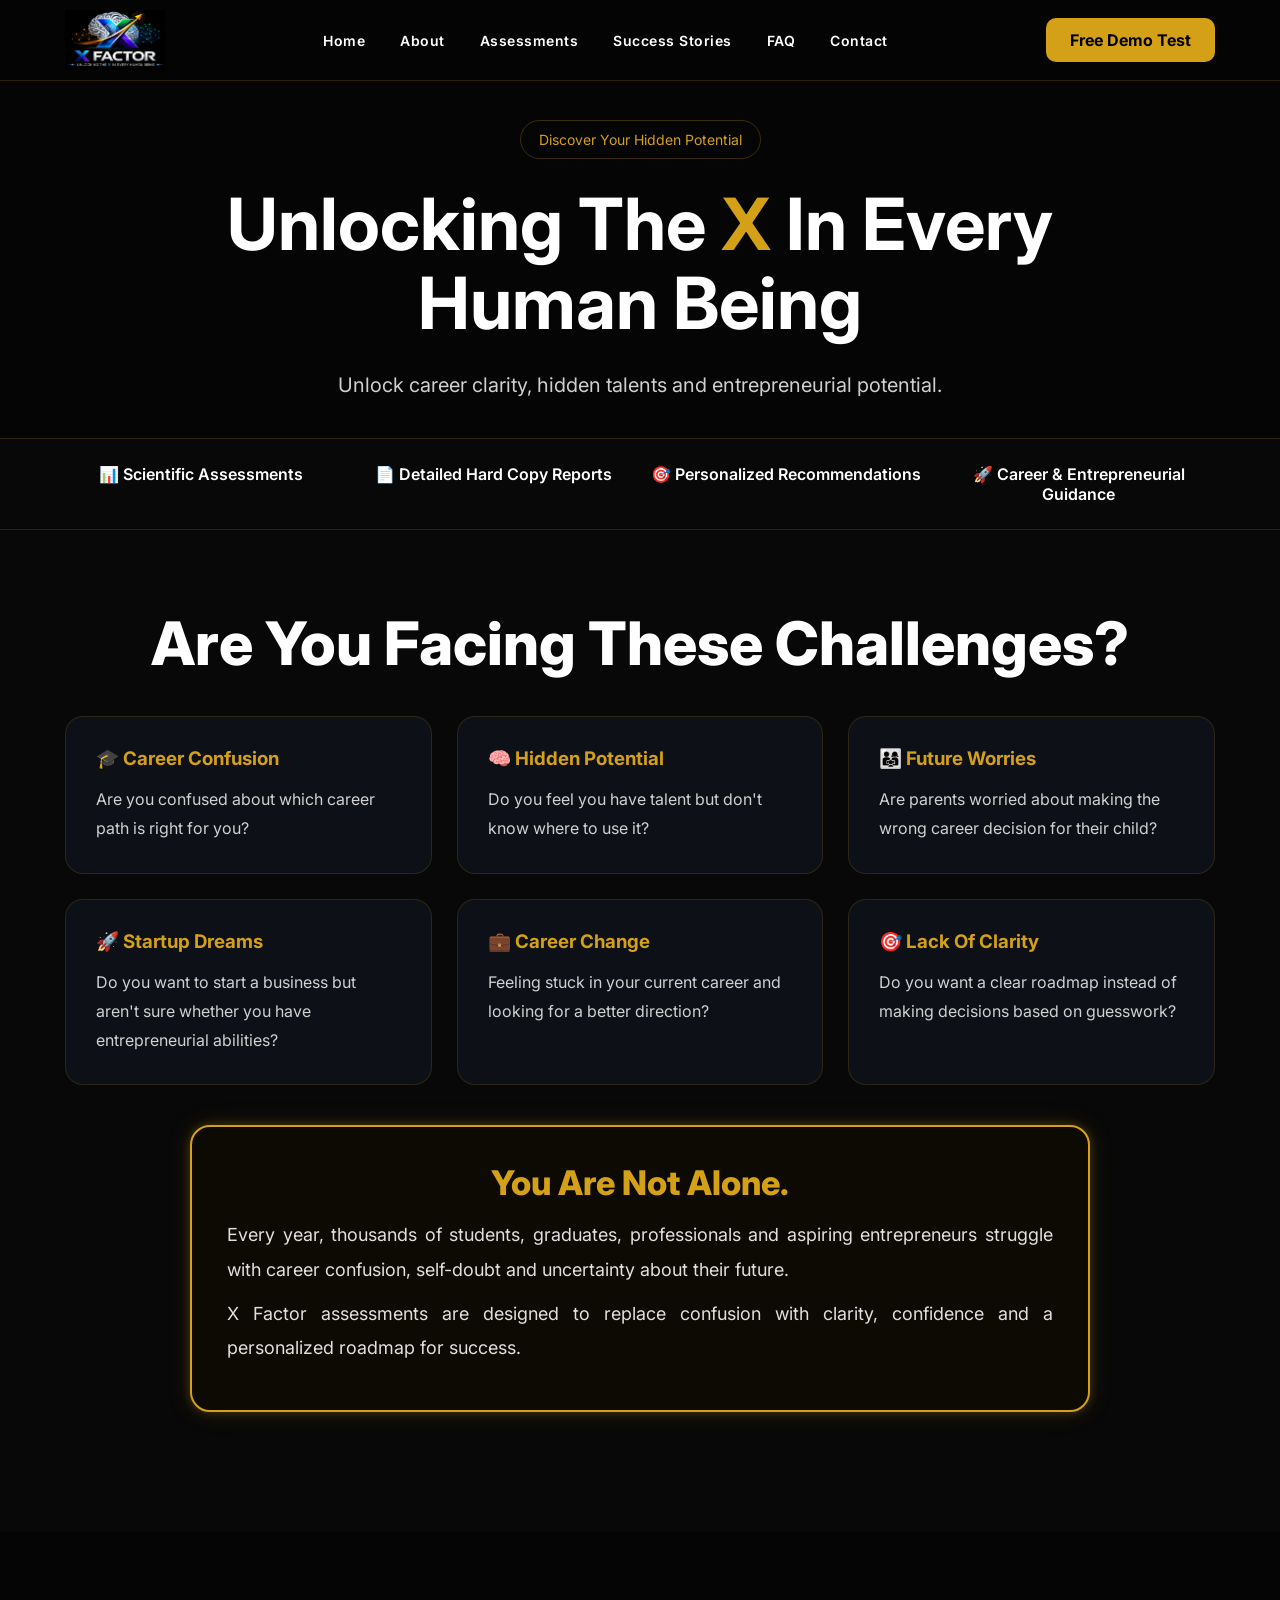
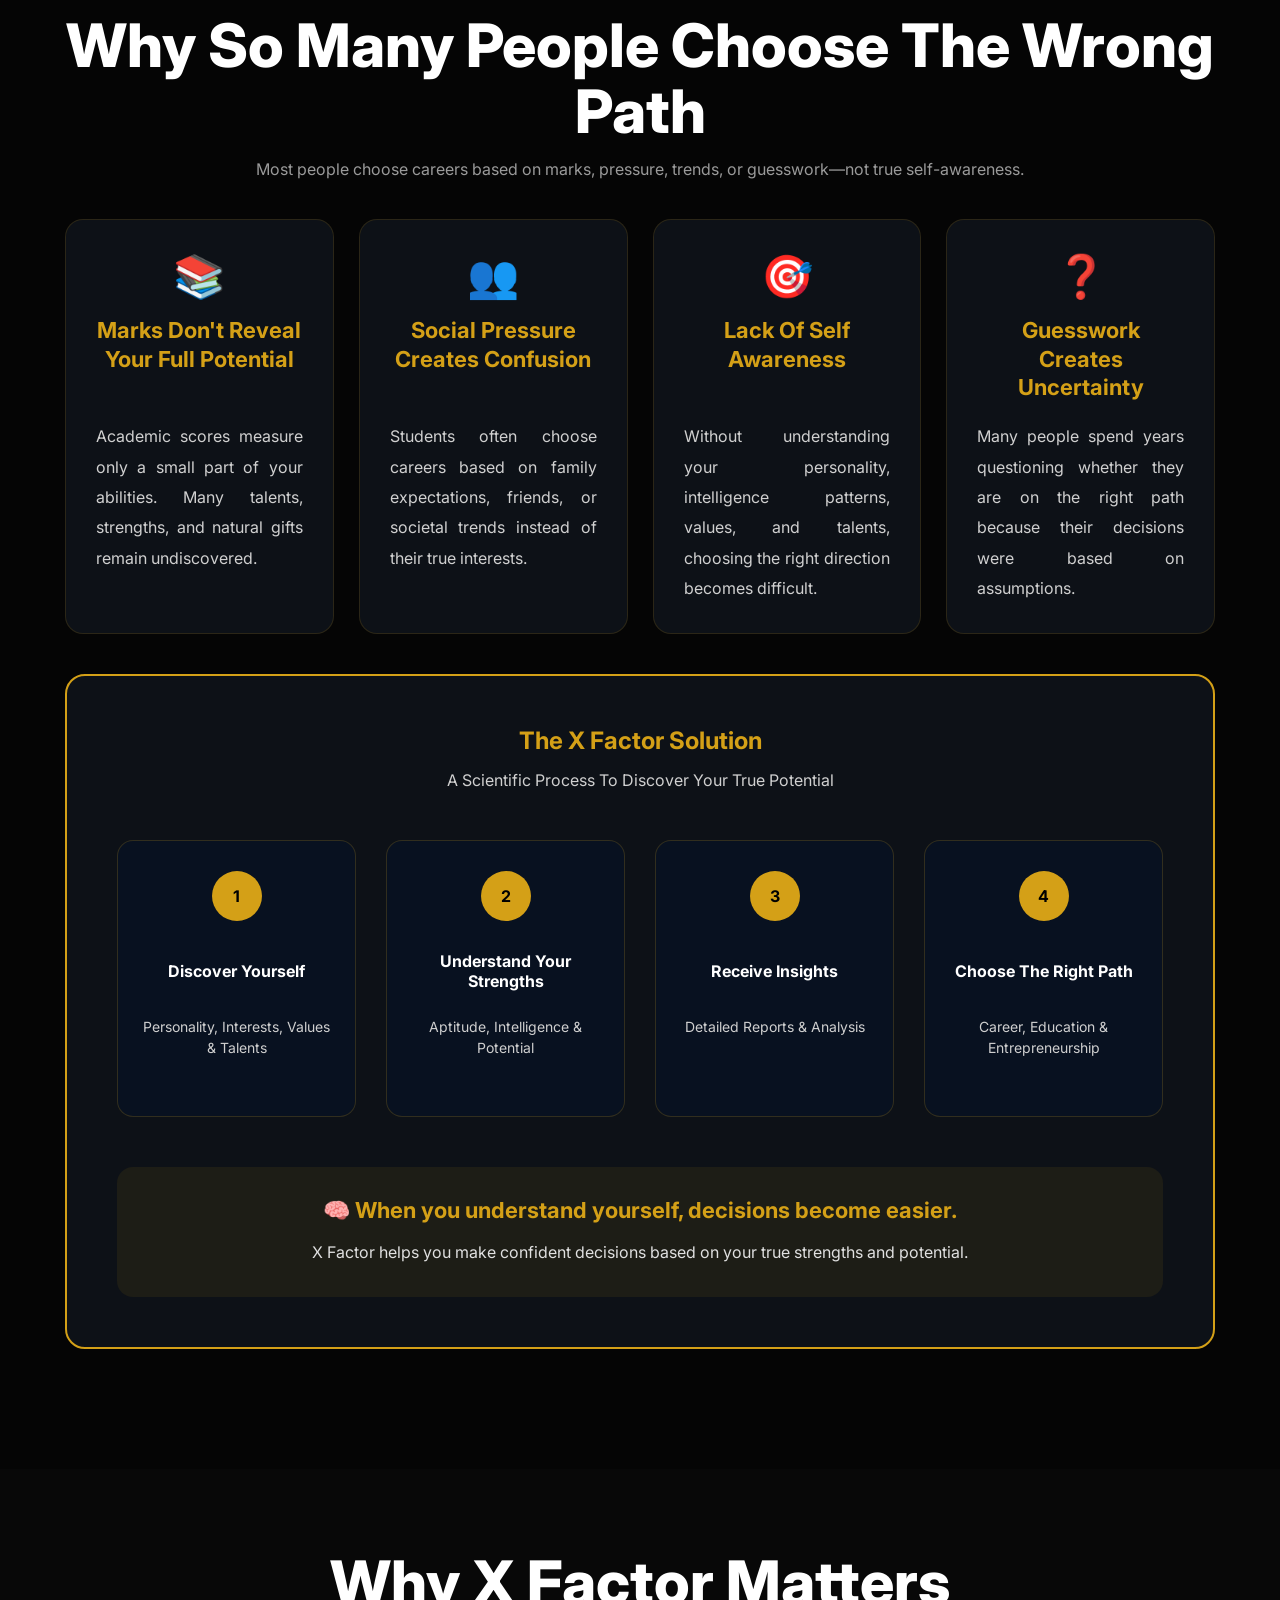
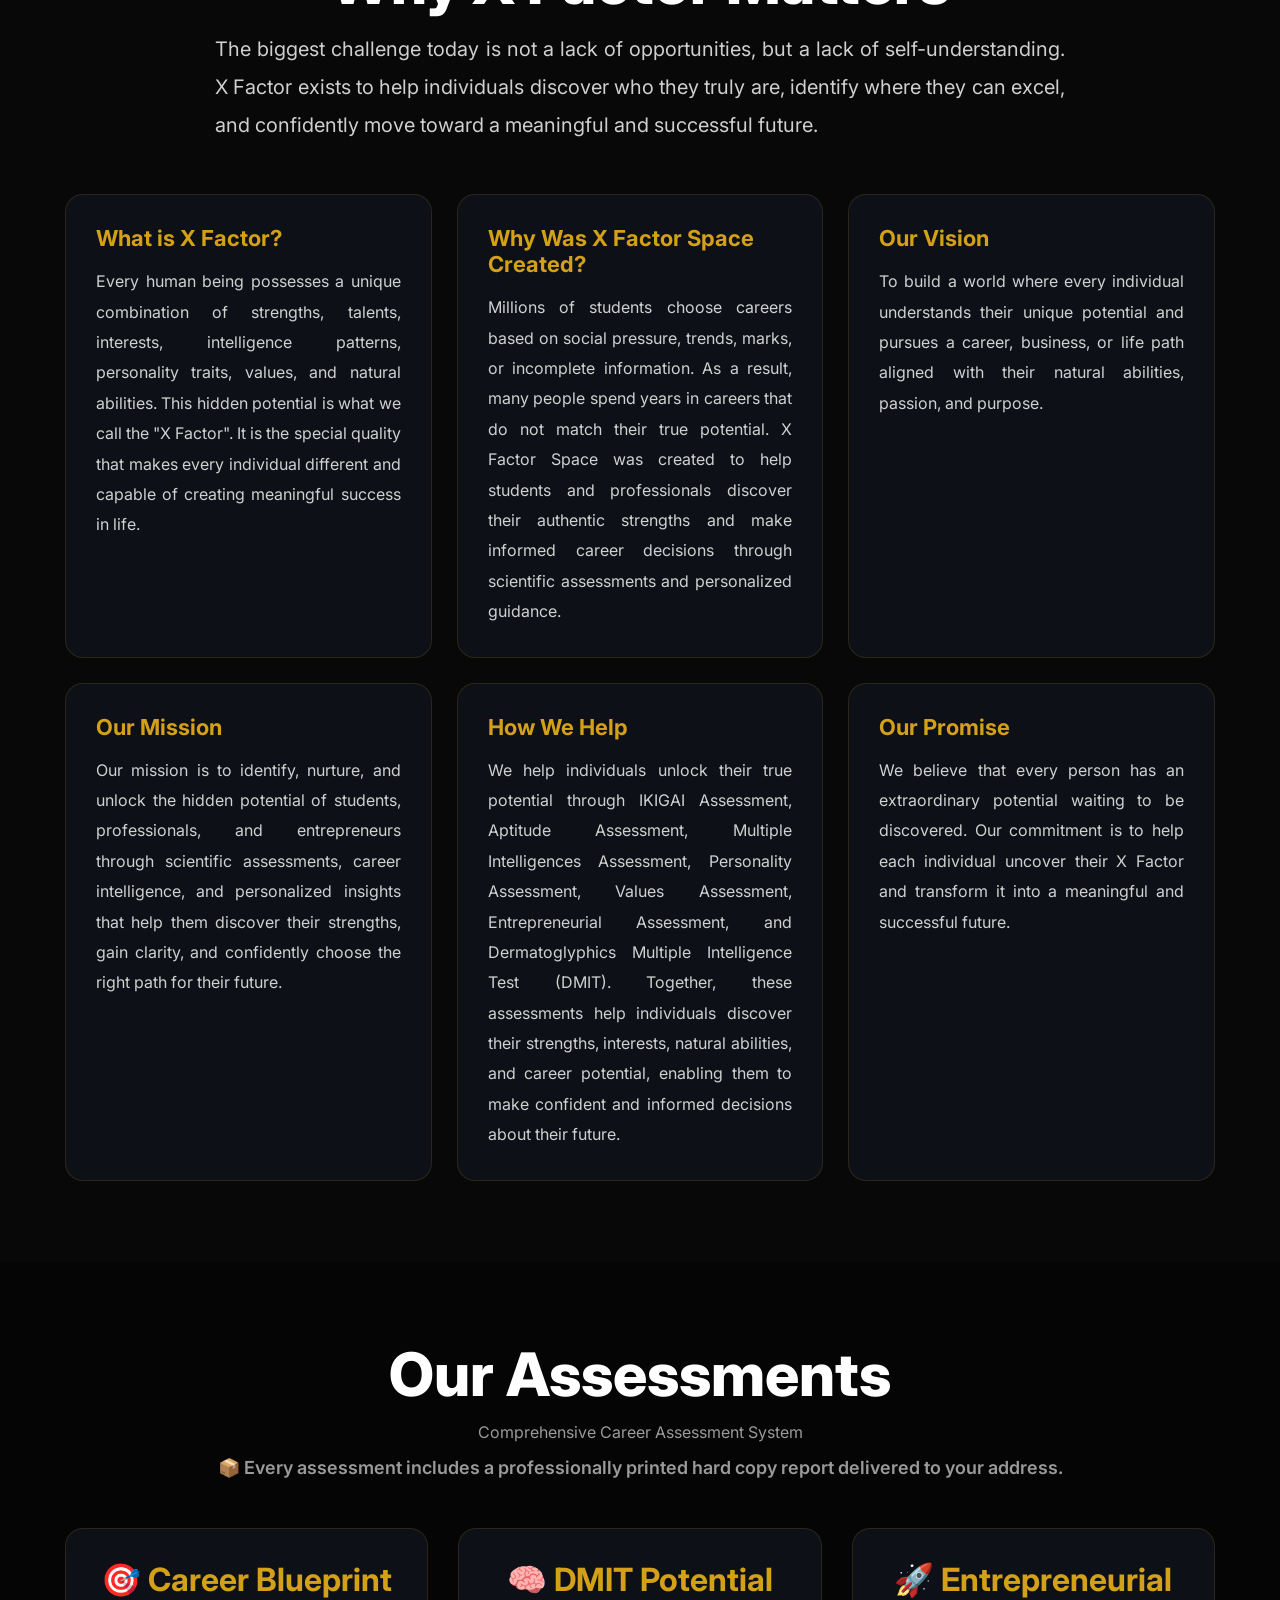
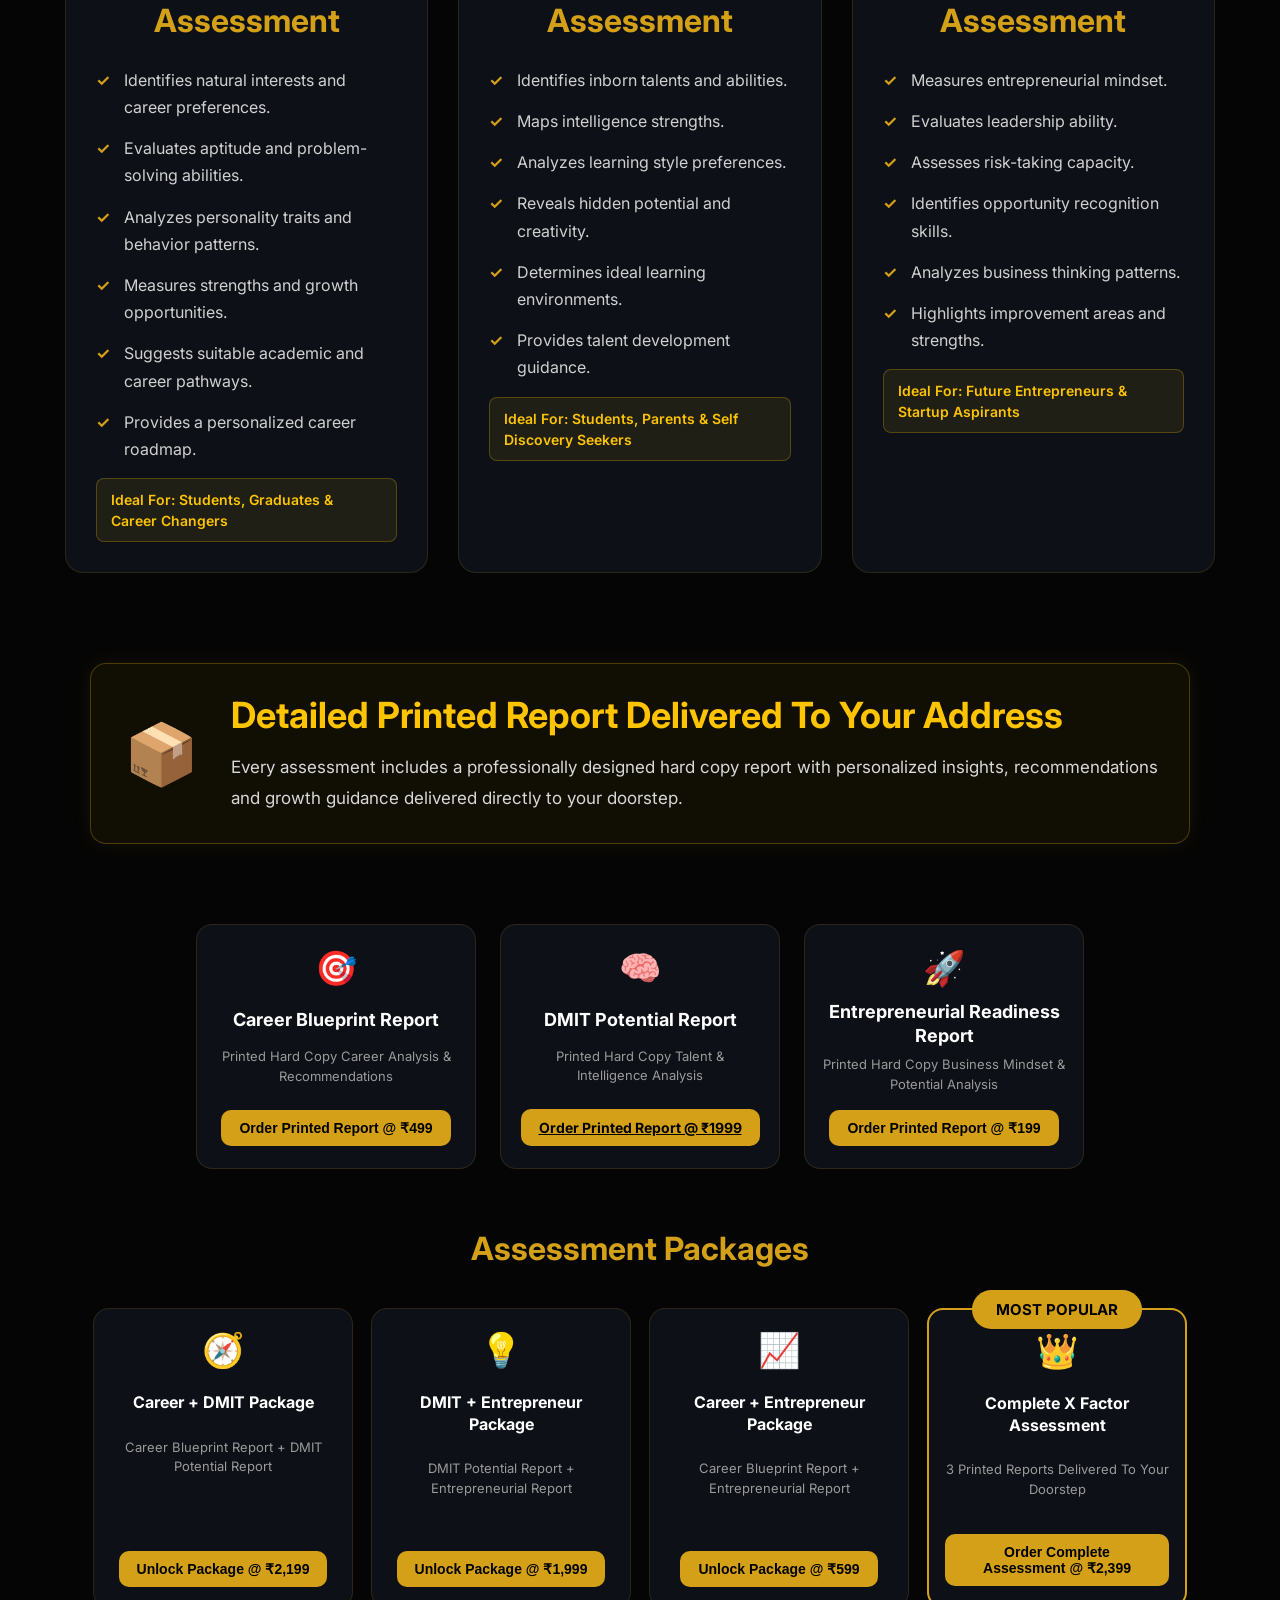
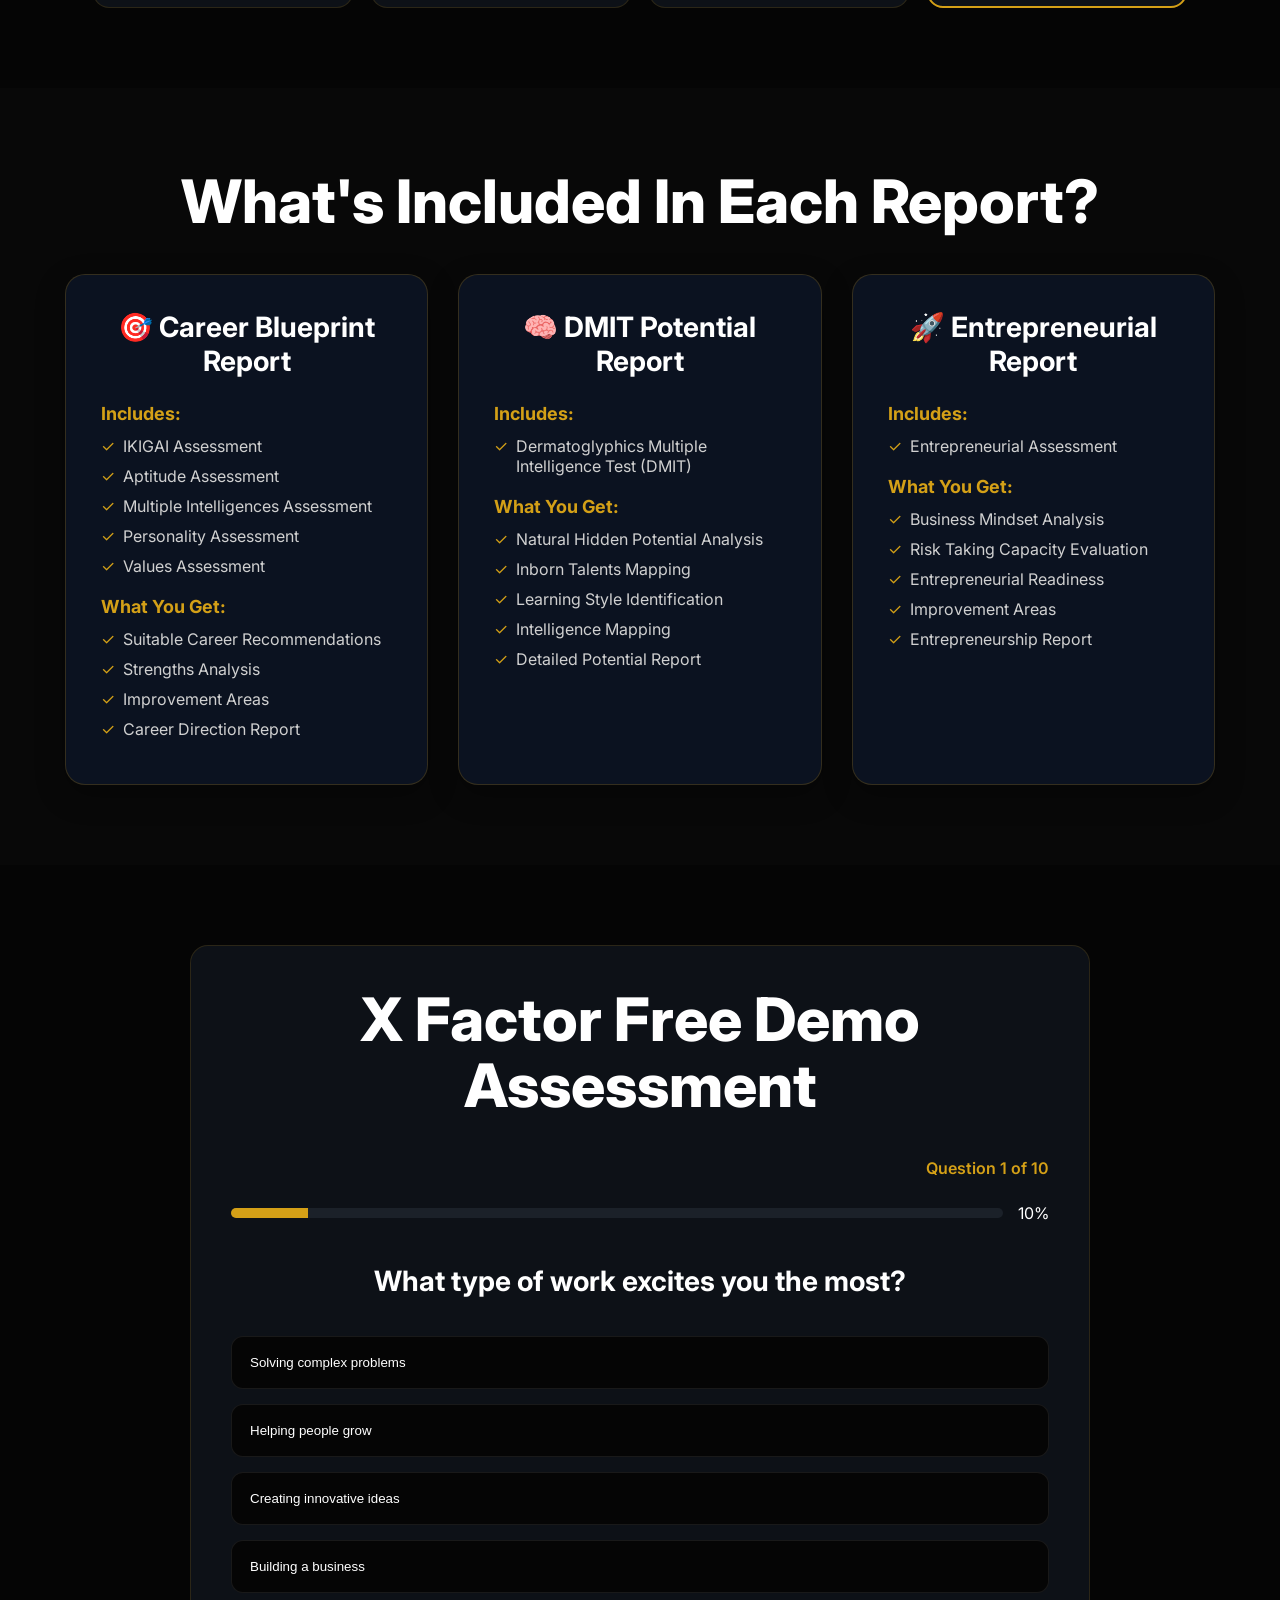
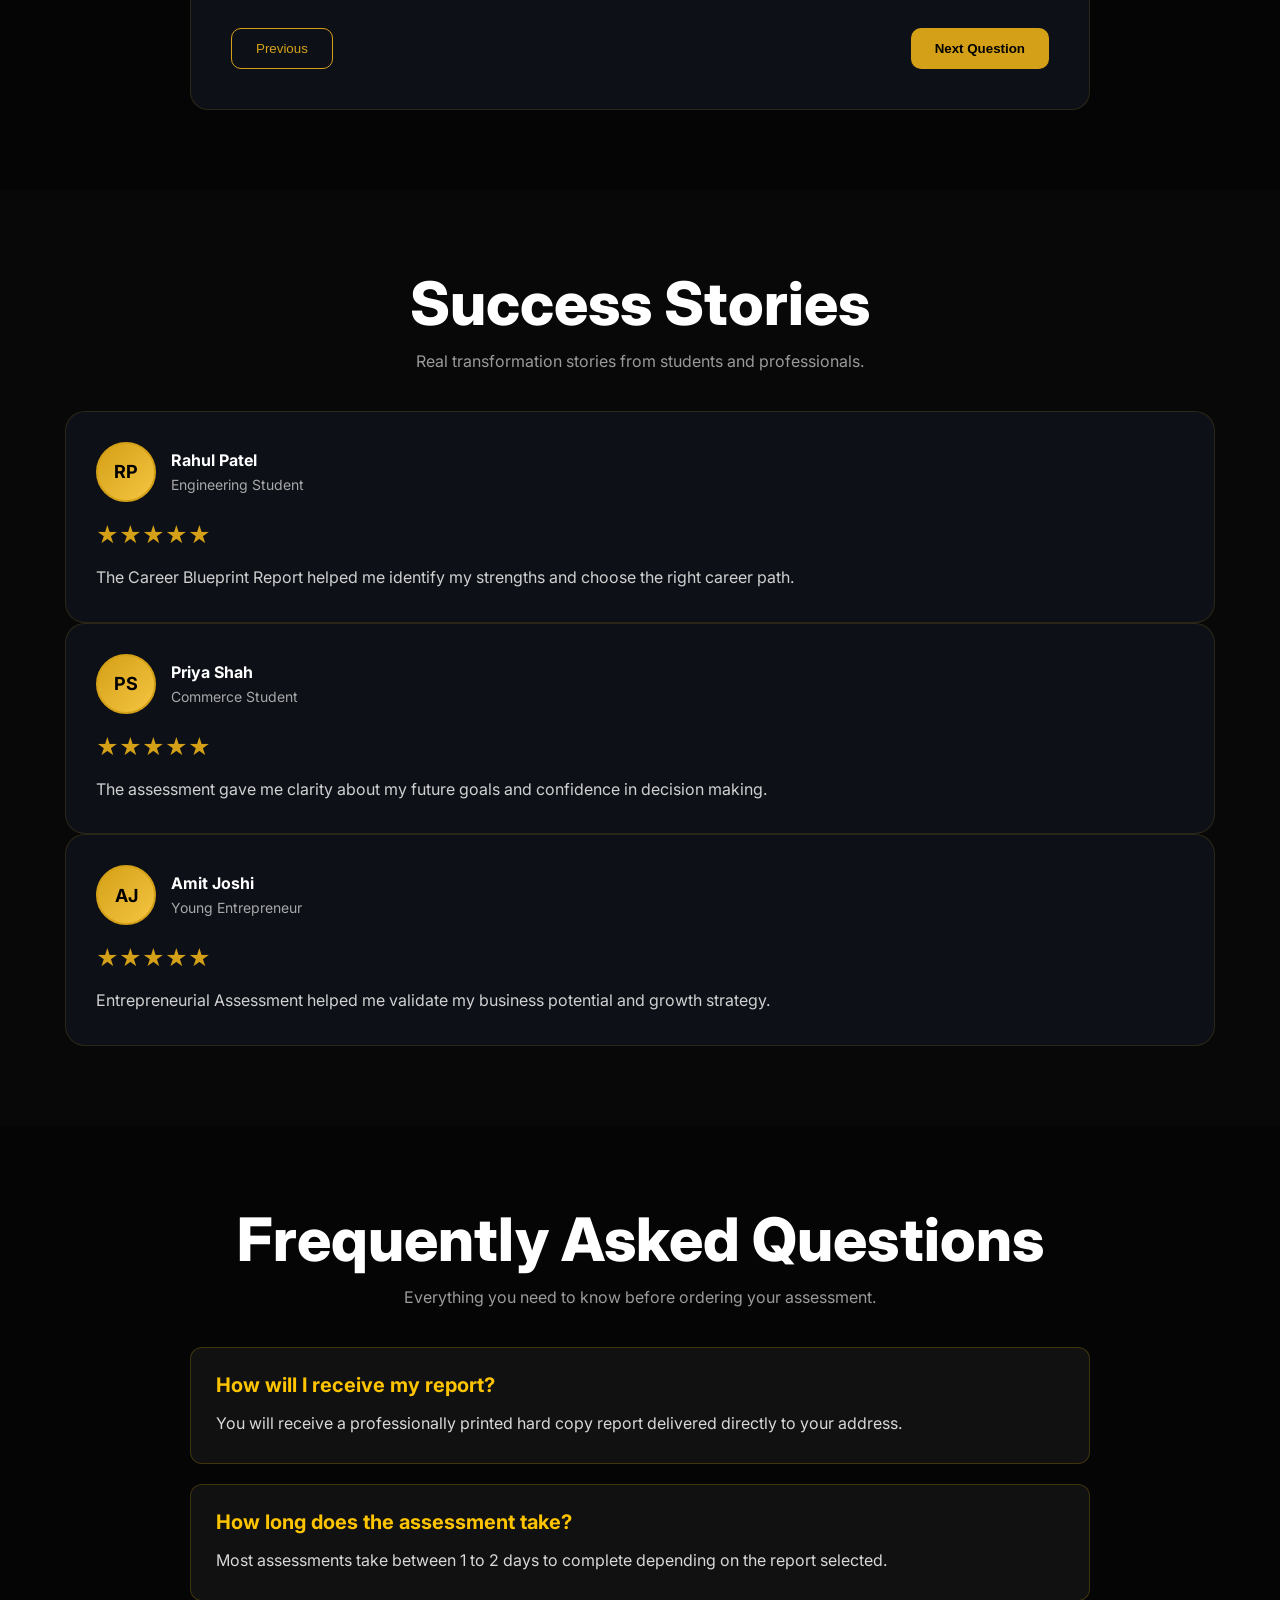
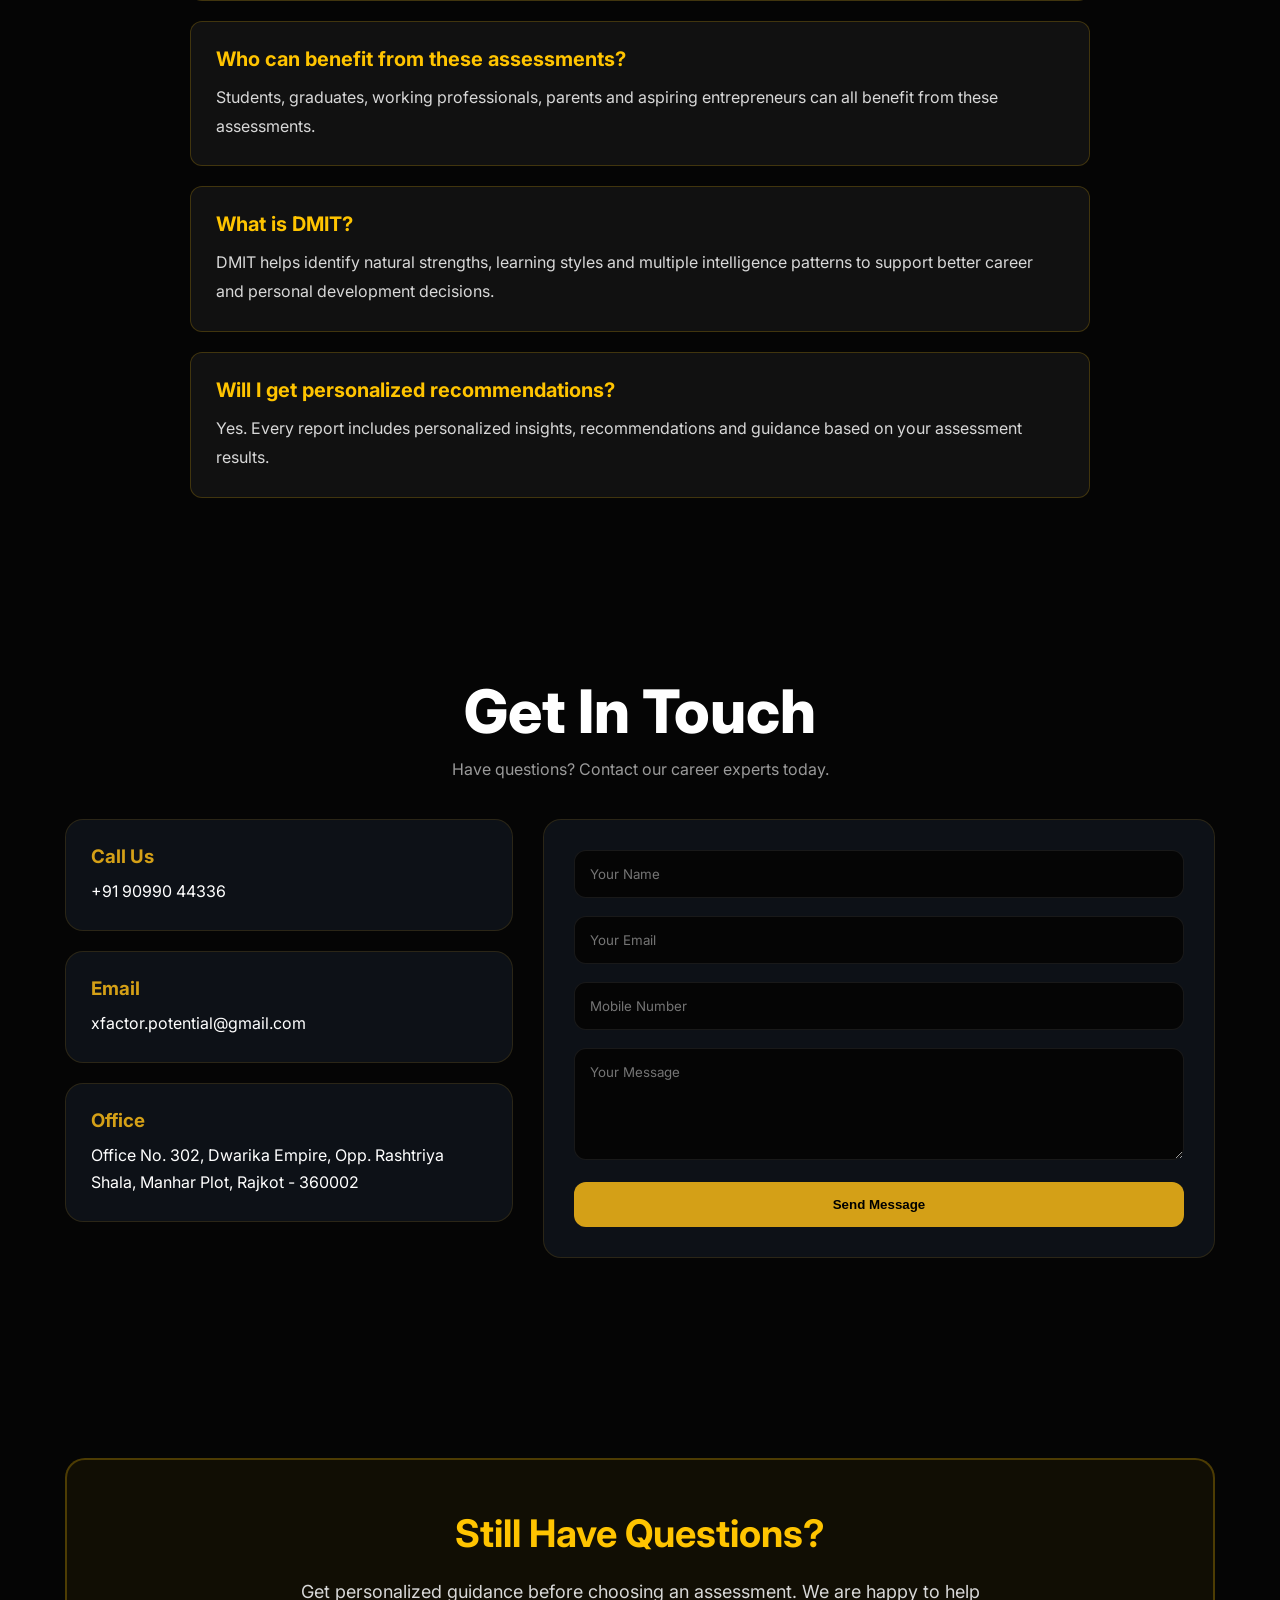
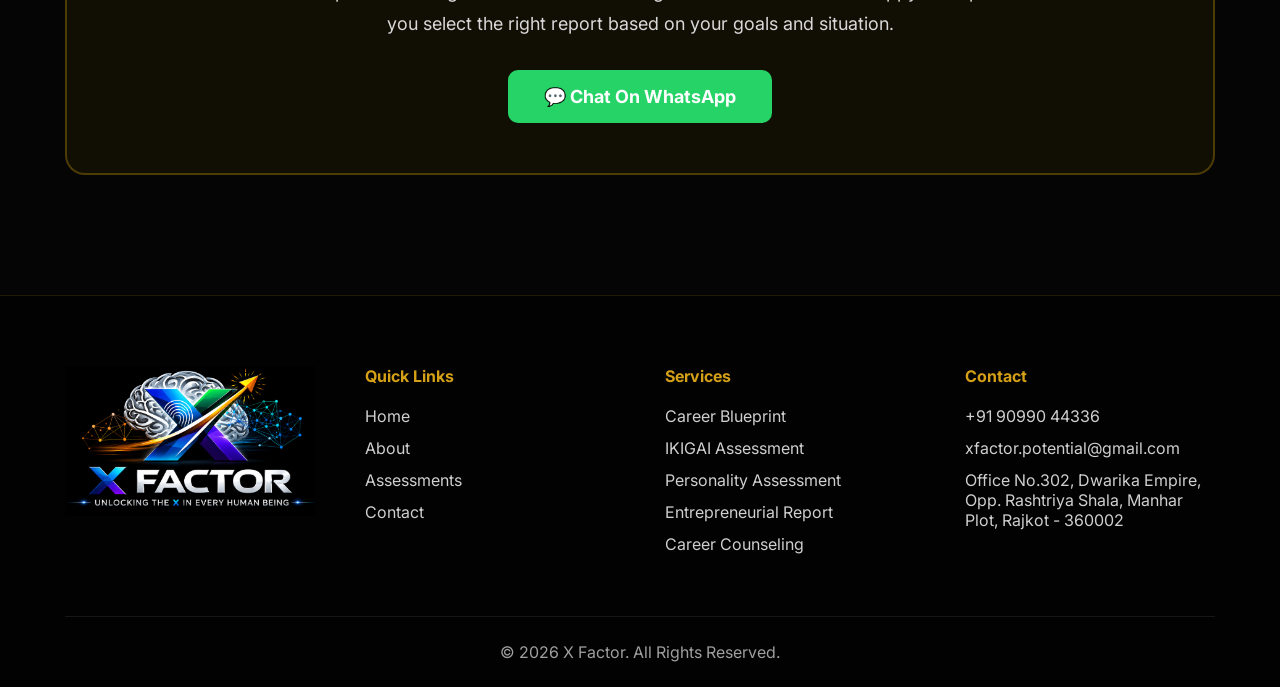
==== commit f41c7777: "Refactor testimonial section for improved structure" ====
--- a/index.html
+++ b/index.html
@@ -2064,126 +2064,82 @@
 
         </div>
 
-        <div class="testimonial-grid">
-
-            <!-- TESTIMONIAL 1 -->
-
-            <div class="testimonial-card">
-
-                <div class="testimonial-top">
-
-                    <div class="avatar-circle">
-
-                        RP
-
-                    </div>
-
-                    <div>
-
-                        <h4>Rahul Patel</h4>
-
-                        <span>Engineering Student</span>
-
-                    </div>
-
-                </div>
-
-                <div class="rating">
-
-                    ★★★★★
-
-                </div>
-
-                <p>
-
-                    The Career Blueprint Report helped me
-                    identify my strengths and choose the
-                    right career path.
-
-                </p>
-
-            </div>
-
-            <!-- TESTIMONIAL 2 -->
-
-            <div class="testimonial-card">
-
-                <div class="testimonial-top">
-
-                    <div class="avatar-circle">
-
-                        PS
-
-                    </div>
-
-                    <div>
-
-                        <h4>Priya Shah</h4>
-
-                        <span>Commerce Student</span>
-
-                    </div>
-
-                </div>
-
-                <div class="rating">
-
-                    ★★★★★
-
-                </div>
-
-                <p>
-
-                    The assessment gave me clarity about
-                    my future goals and confidence in
-                    decision making.
-
-                </p>
-
-            </div>
-
-            <!-- TESTIMONIAL 3 -->
-
-            <div class="testimonial-card">
-
-                <div class="testimonial-top">
-
-                    <div class="avatar-circle">
-
-                        AJ
-
-                    </div>
-
-                    <div>
-
-                        <h4>Amit Joshi</h4>
-
-                        <span>Young Entrepreneur</span>
-
-                    </div>
-
-                </div>
-
-                <div class="rating">
-
-                    ★★★★★
-
-                </div>
-
-                <p>
-
-                    Entrepreneurial Assessment helped me
-                    validate my business potential and
-                    growth strategy.
-
-                </p>
-
-            </div>
-
-        </div>
-
-    </div>
-
+      <div class="testimonial-slider">
+
+    <div class="testimonial-track">
+
+        <!-- CARD 1 -->
+
+        <div class="testimonial-card">
+
+            <div class="testimonial-top">
+
+                <div class="avatar-circle">RP</div>
+
+                <div>
+                    <h4>Rahul Patel</h4>
+                    <span>Engineering Student</span>
+                </div>
+
+            </div>
+
+            <div class="rating">★★★★★</div>
+
+            <p>
+                The Career Blueprint Report helped me identify my strengths and choose the right career path.
+            </p>
+
+        </div>
+
+        <!-- CARD 2 -->
+
+        <div class="testimonial-card">
+
+            <div class="testimonial-top">
+
+                <div class="avatar-circle">PS</div>
+
+                <div>
+                    <h4>Priya Shah</h4>
+                    <span>Commerce Student</span>
+                </div>
+
+            </div>
+
+            <div class="rating">★★★★★</div>
+
+            <p>
+                The assessment gave me clarity about my future goals and confidence in decision making.
+            </p>
+
+        </div>
+
+        <!-- CARD 3 -->
+
+        <div class="testimonial-card">
+
+            <div class="testimonial-top">
+
+                <div class="avatar-circle">AJ</div>
+
+                <div>
+                    <h4>Amit Joshi</h4>
+                    <span>Young Entrepreneur</span>
+                </div>
+
+            </div>
+
+            <div class="rating">★★★★★</div>
+
+            <p>
+                Entrepreneurial Assessment helped me validate my business potential and growth strategy.
+            </p>
+
+        </div>
+
+    </div>
+
+</div>
     </section>
 
     <section class="faq-section" id="faq">
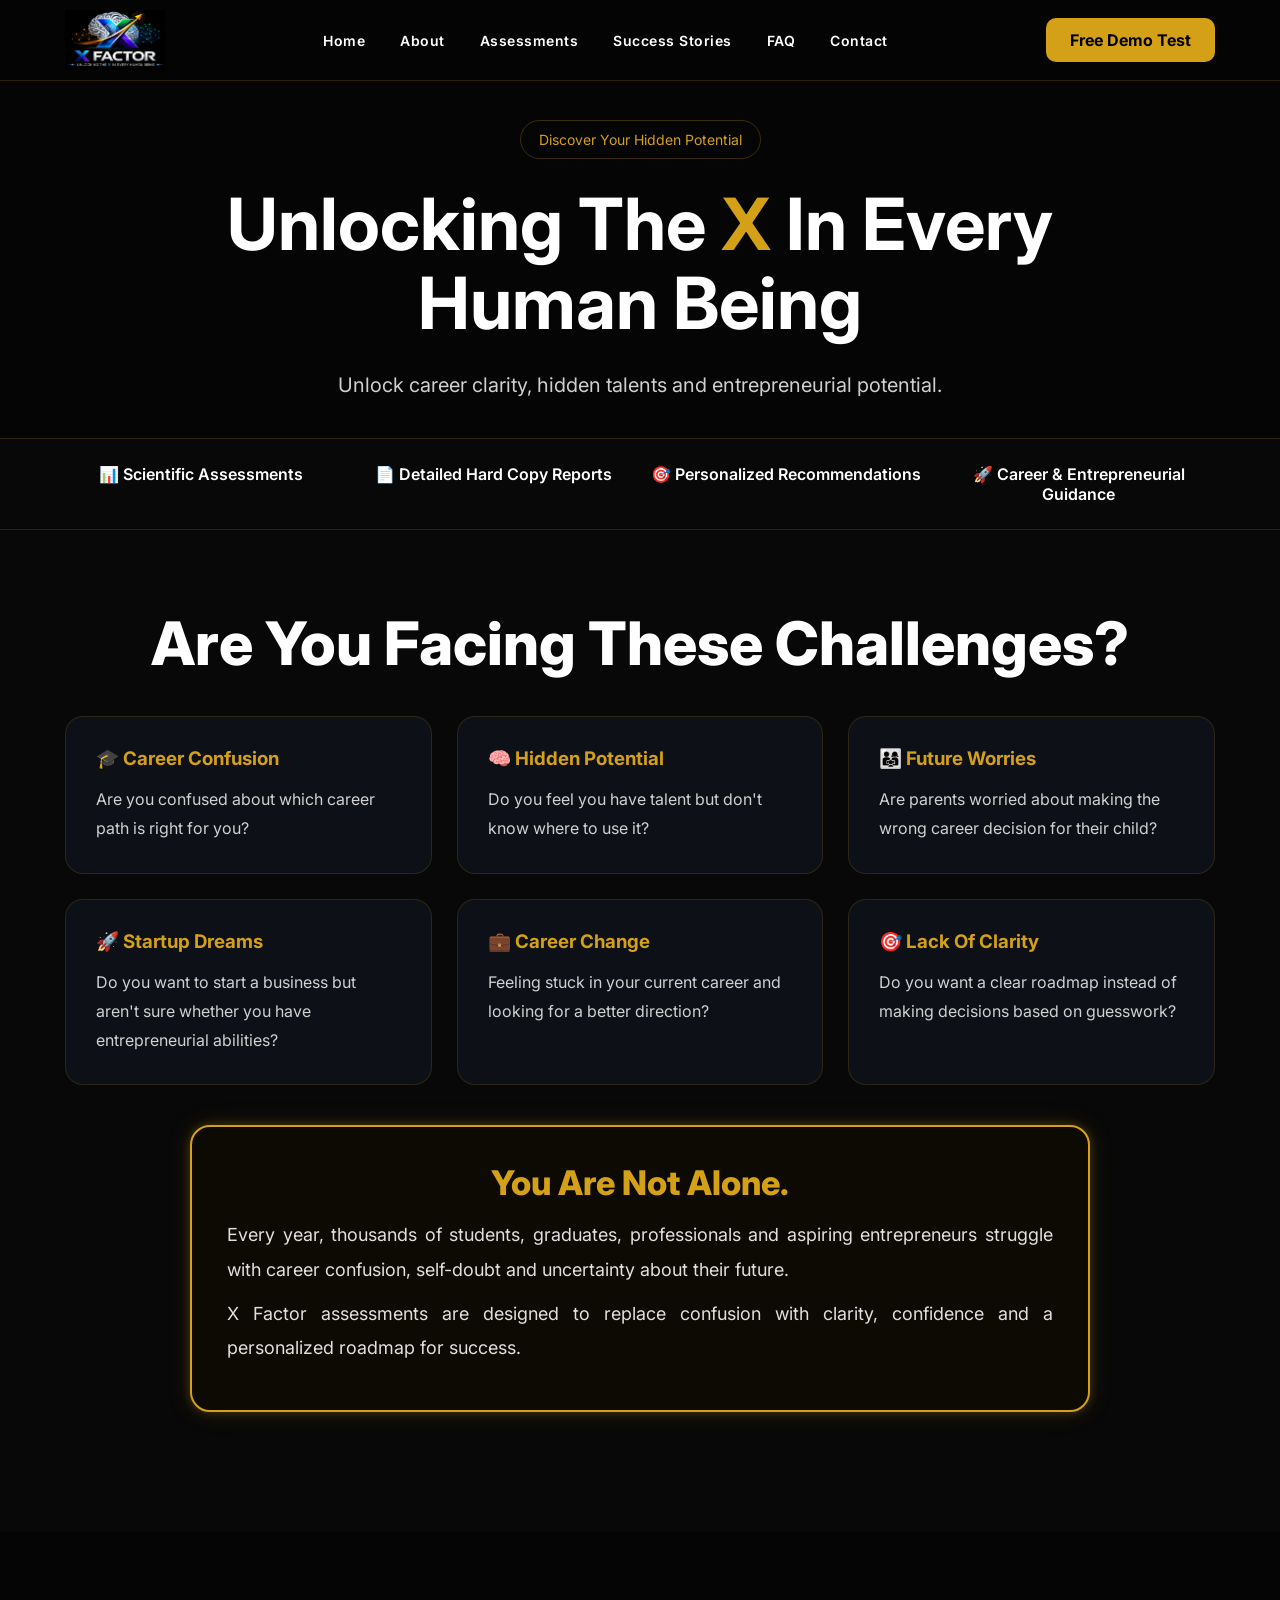
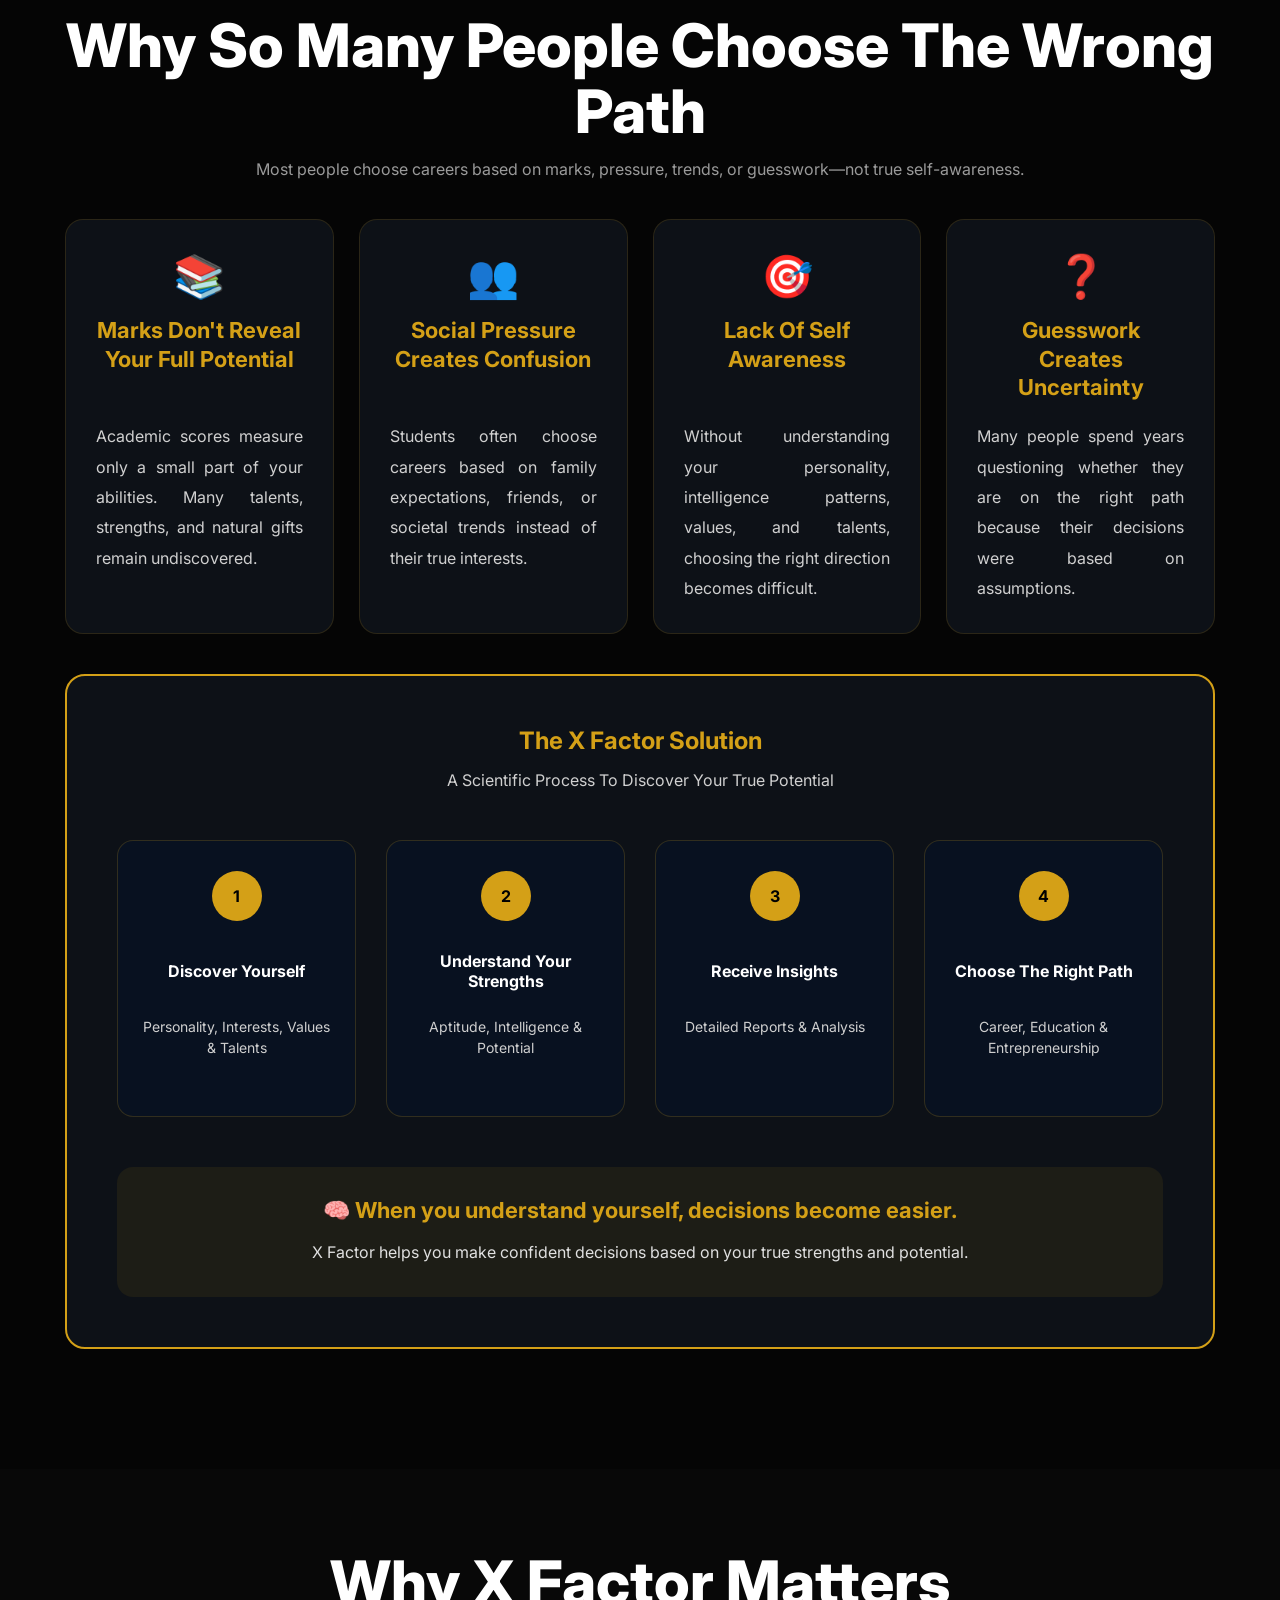
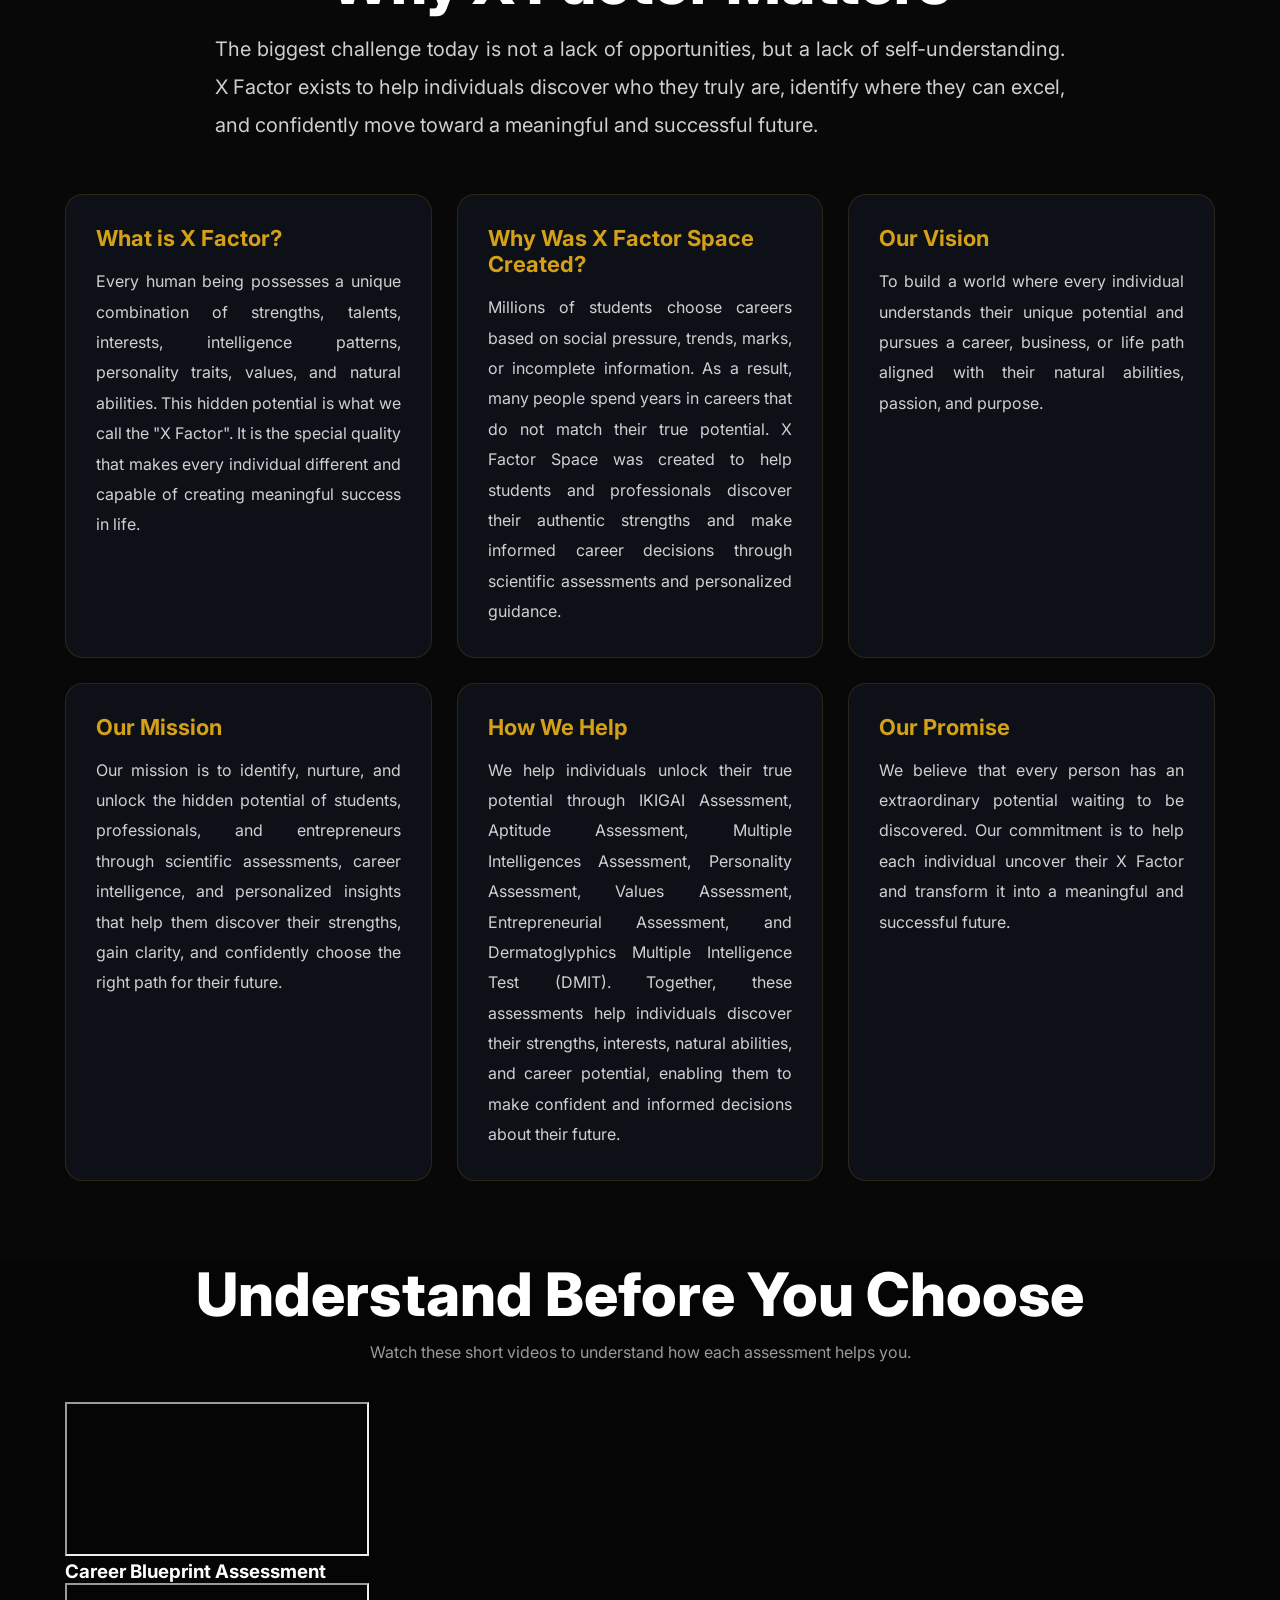
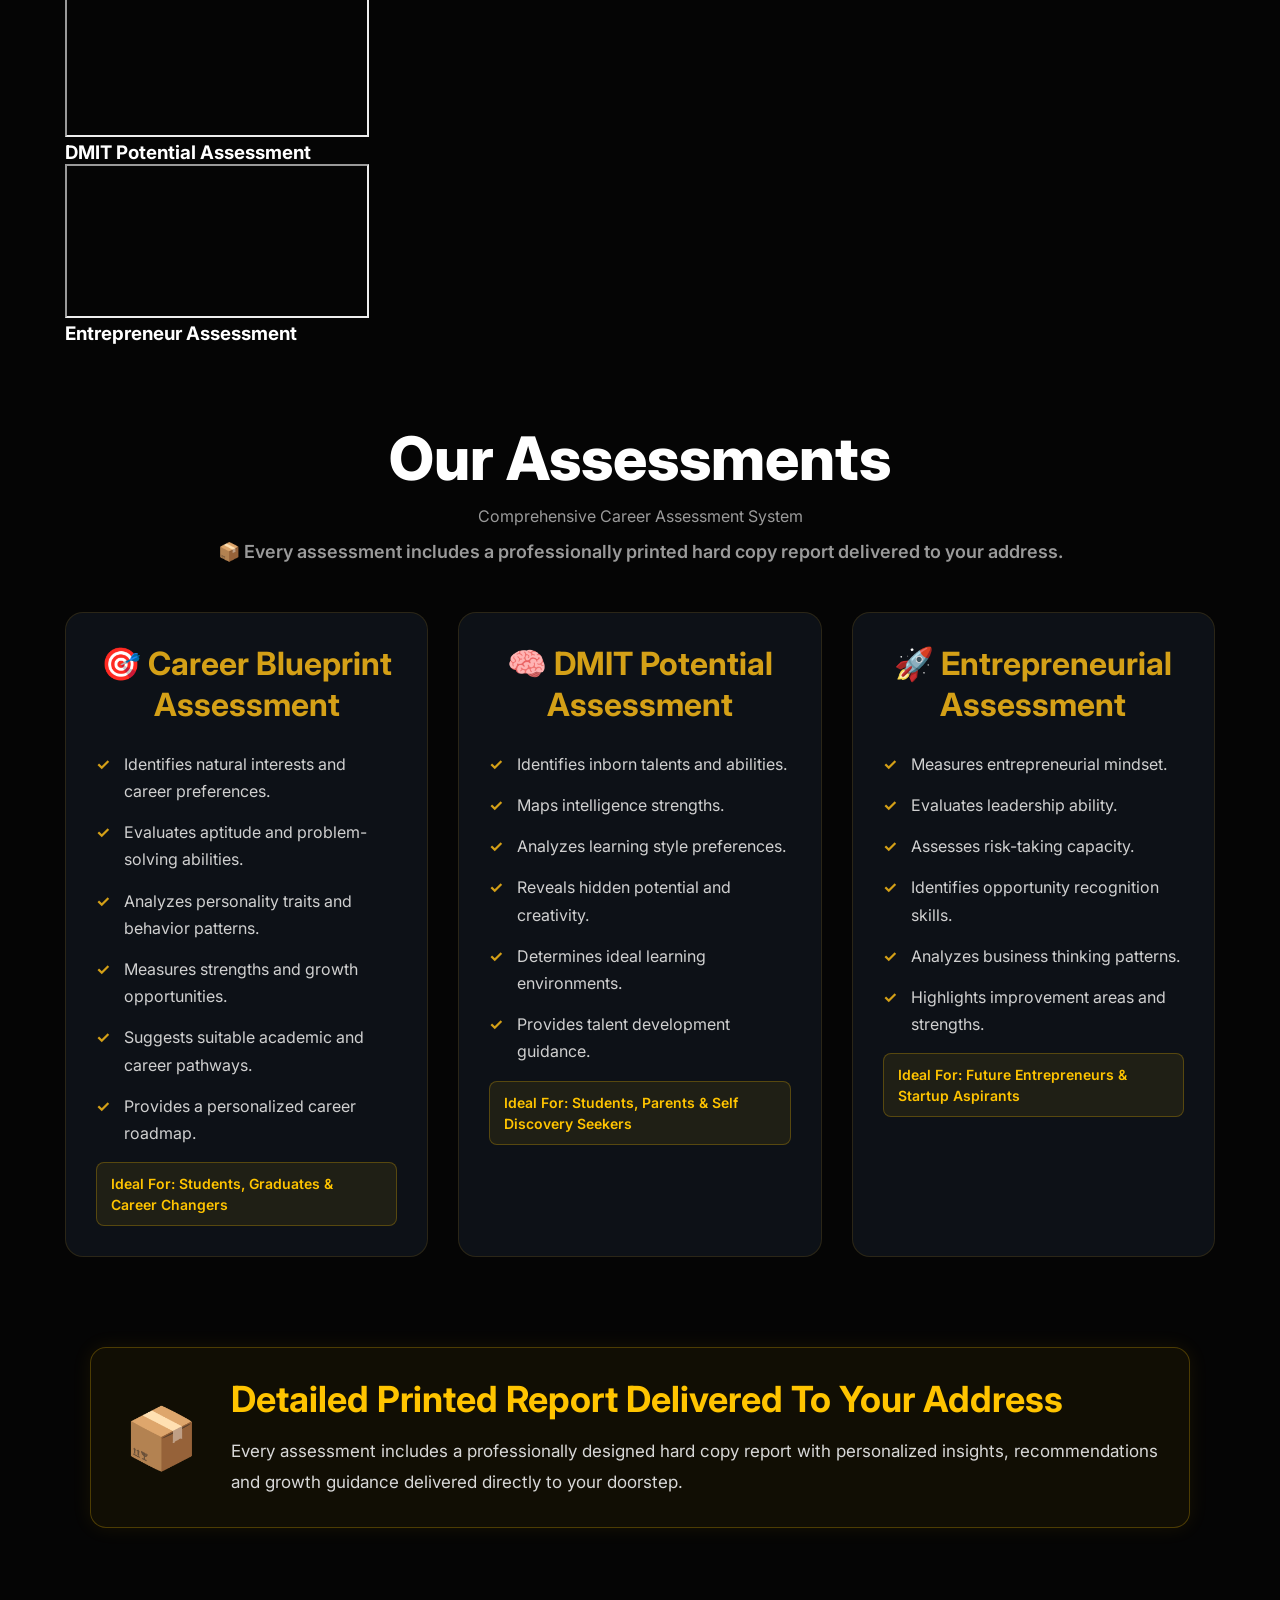
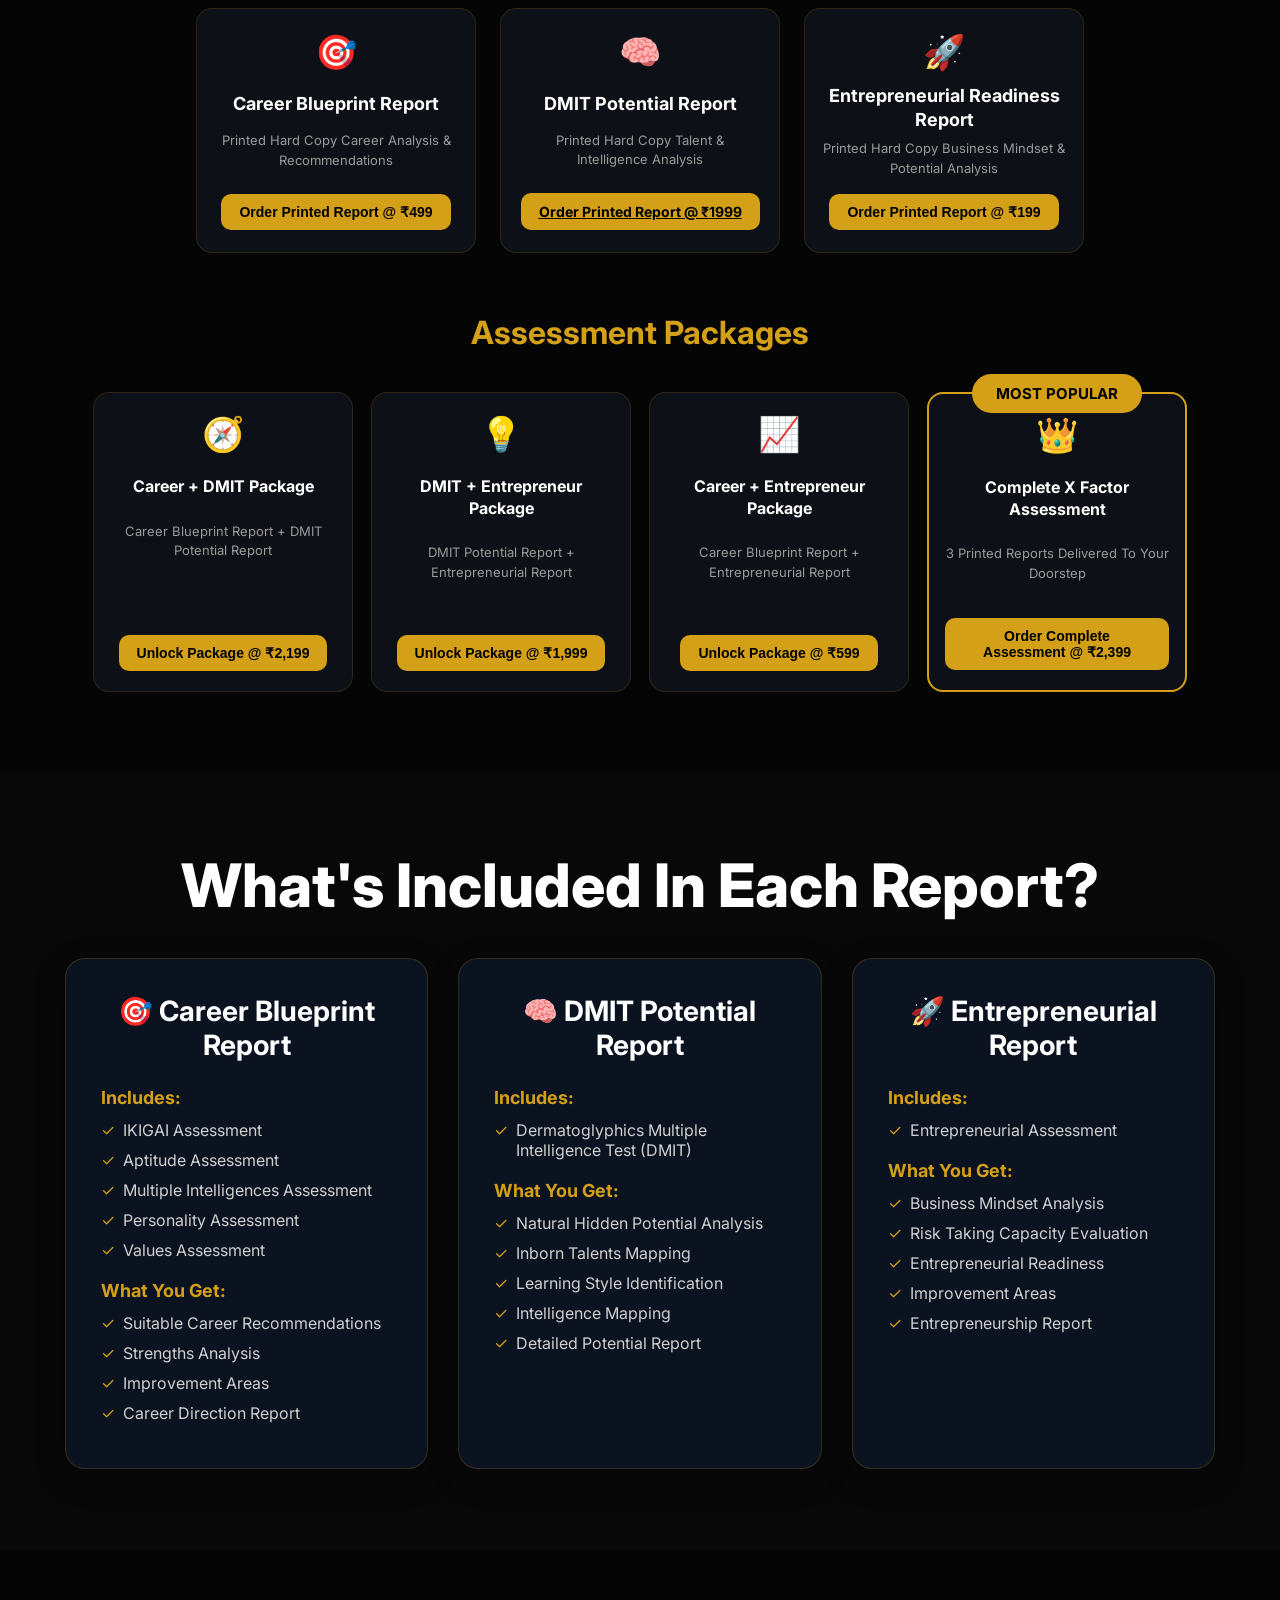
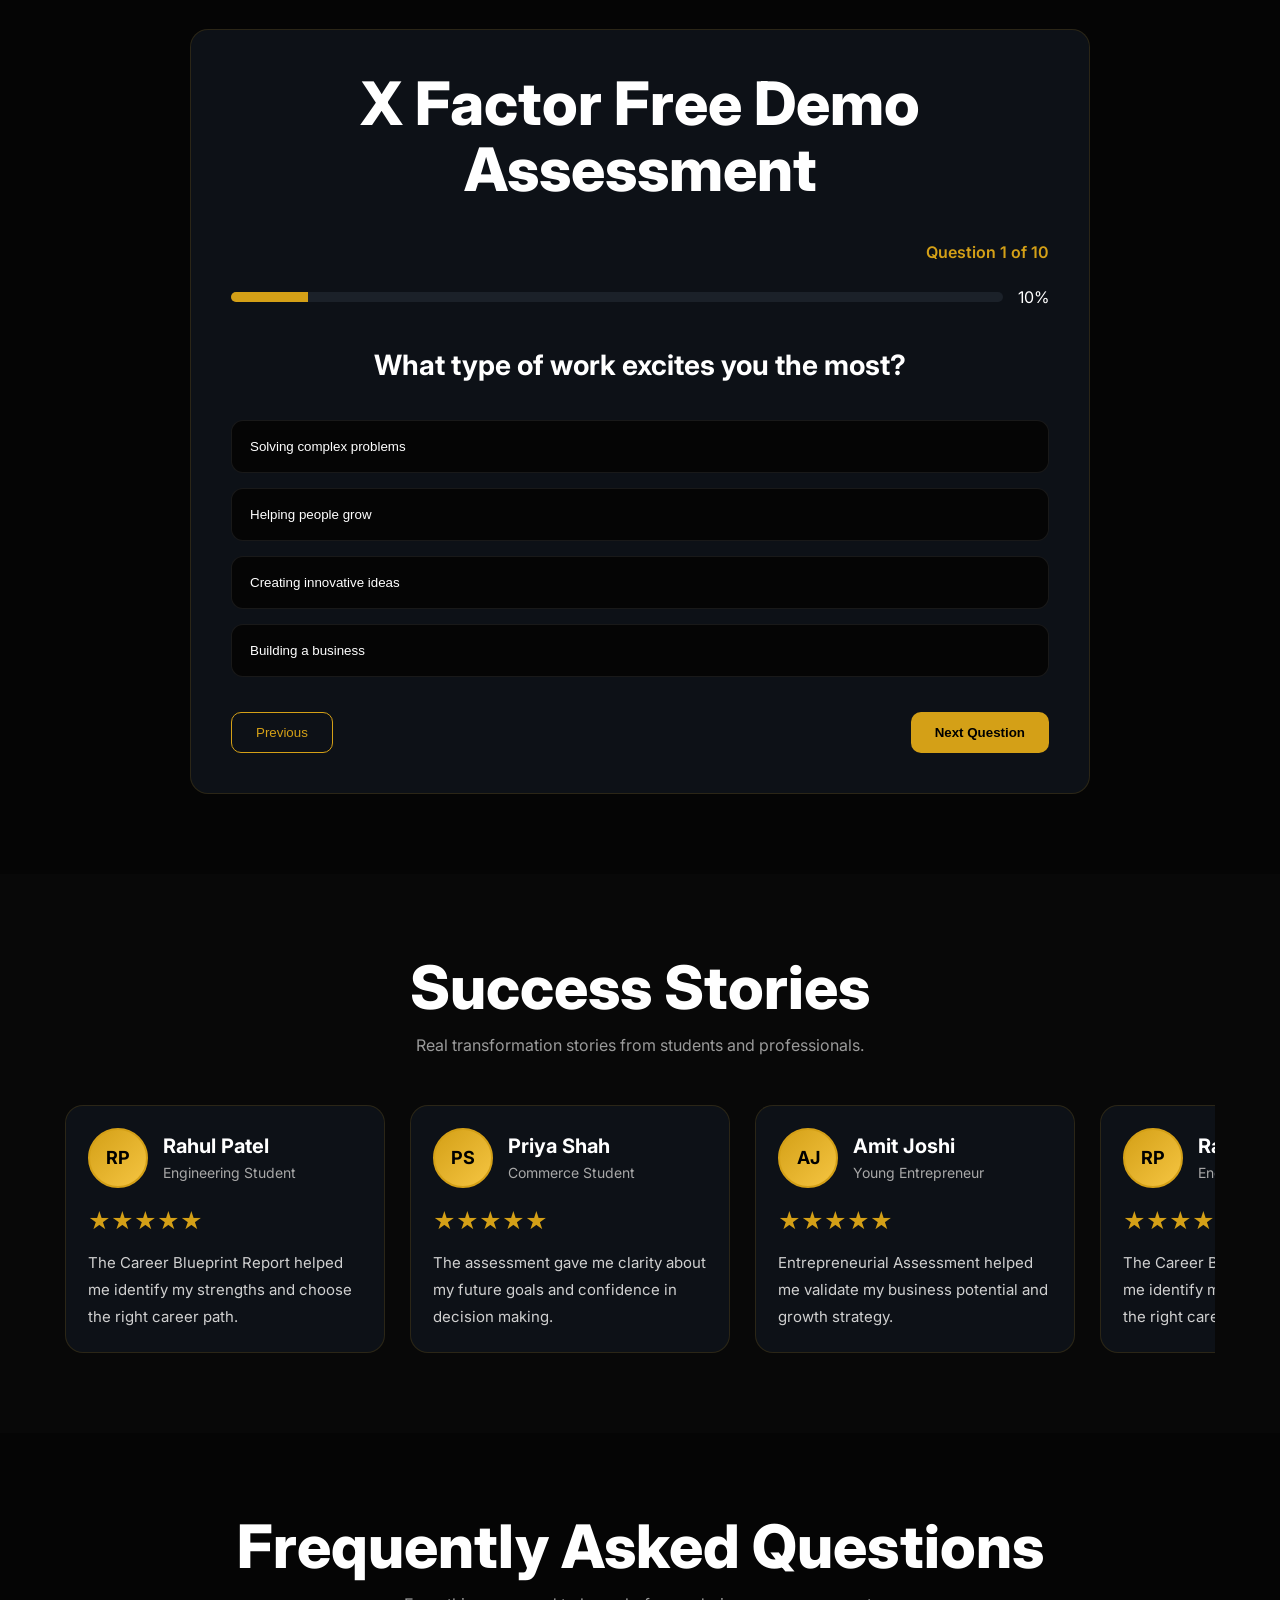
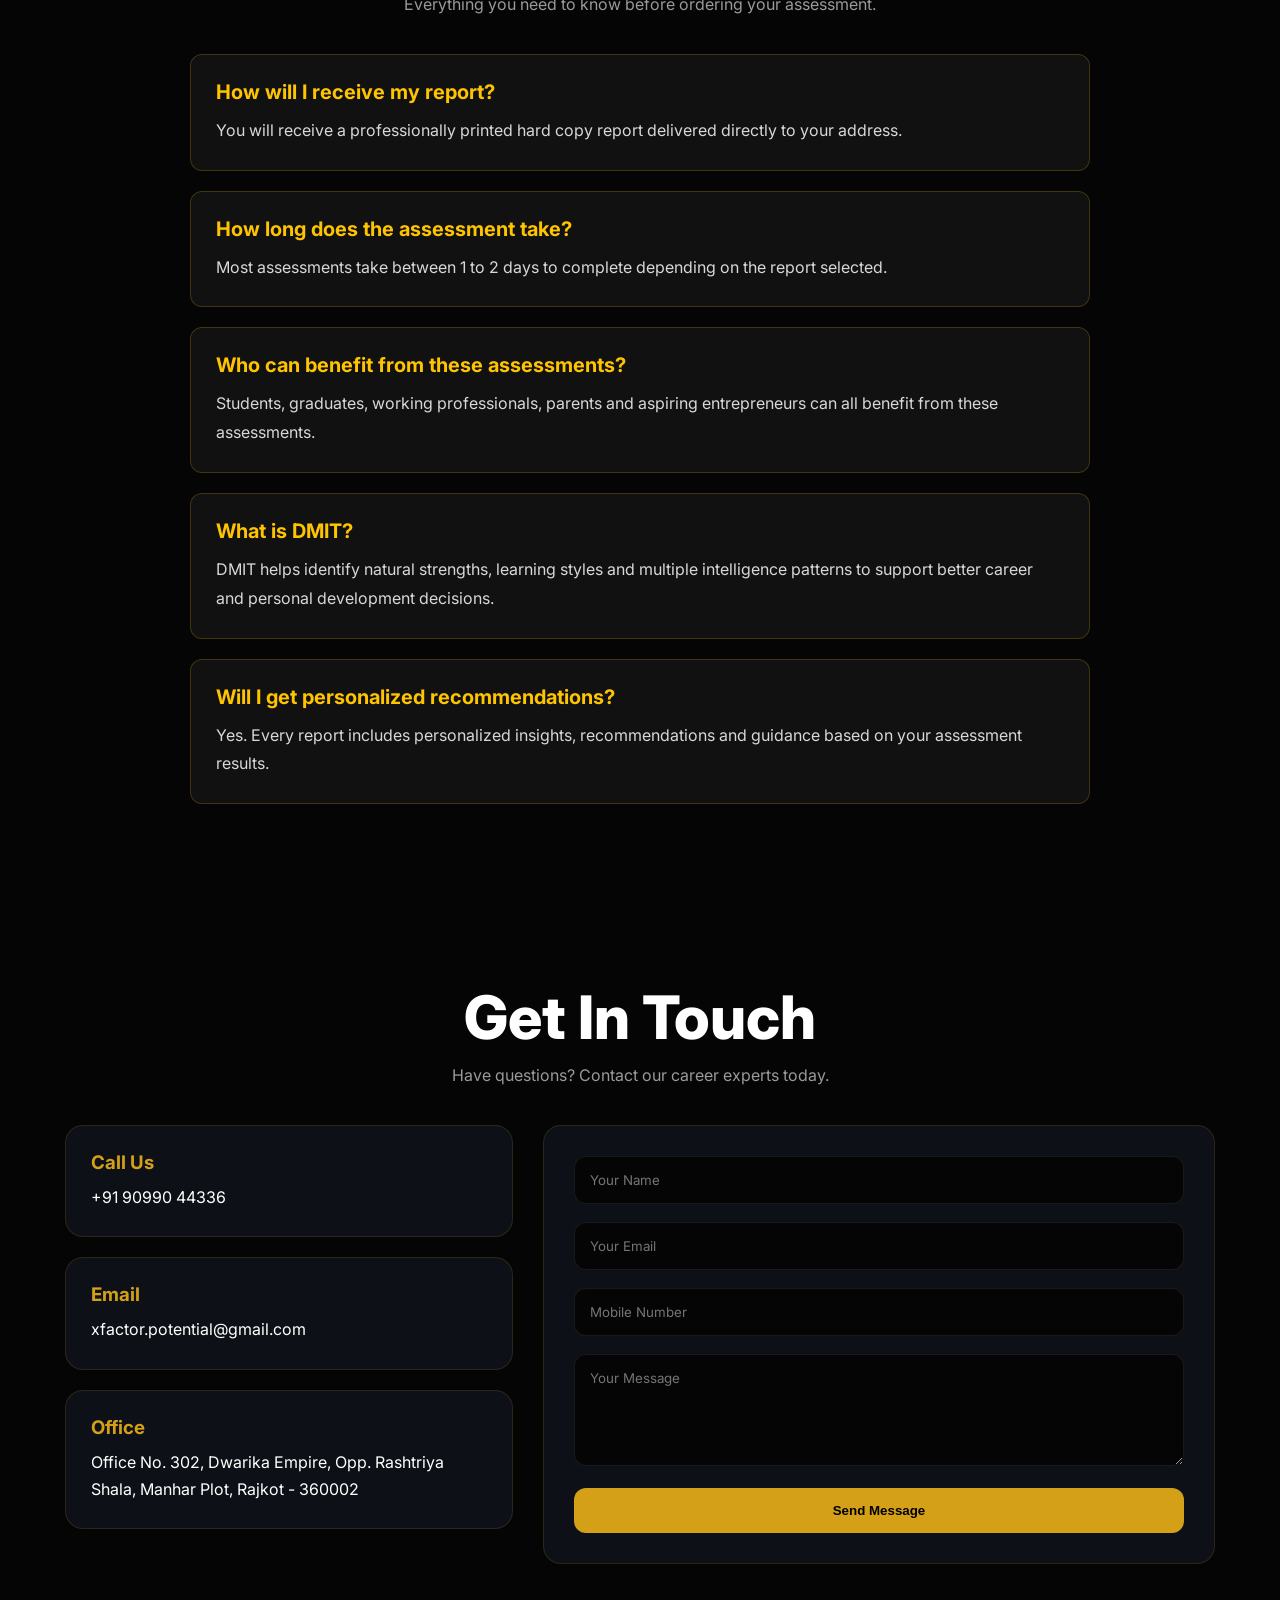
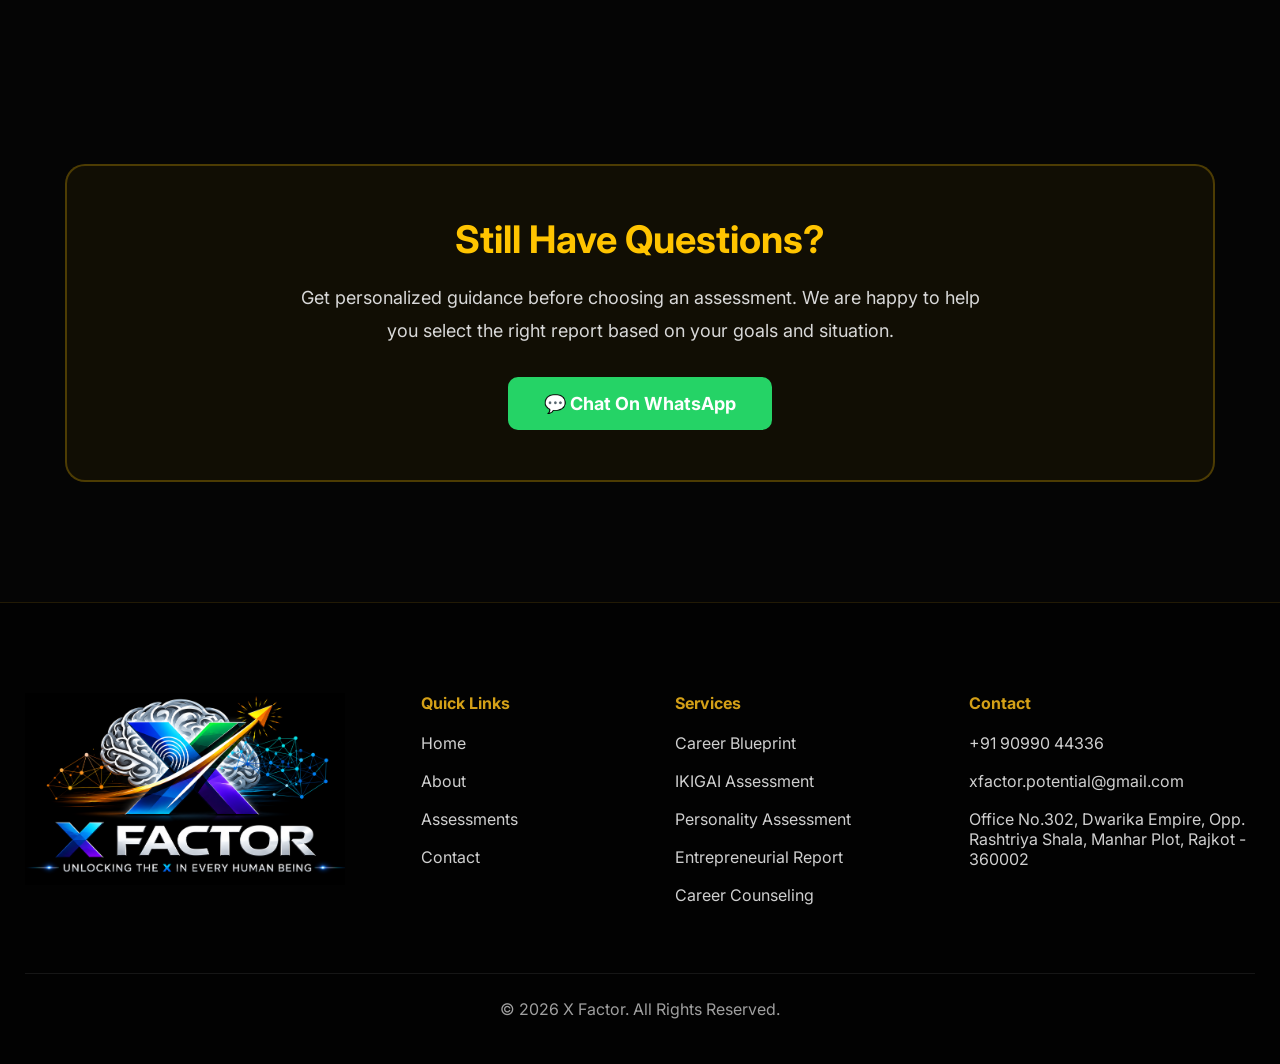
==== commit 8a196759: "Add video section for assessments" ====
--- a/index.html
+++ b/index.html
@@ -489,6 +489,58 @@
     </div>
 
 </section>
+
+    <section class="service-videos">
+
+    <div class="container">
+
+        <div class="section-header">
+
+            <h2>Understand Before You Choose</h2>
+
+            <p>
+                Watch these short videos to understand how each assessment helps you.
+            </p>
+
+        </div>
+
+        <div class="video-grid">
+
+            <div class="video-card">
+
+                <iframe
+                src="https://www.youtube.com/embed/VIDEO_ID_1"
+                allowfullscreen></iframe>
+
+                <h3>Career Blueprint Assessment</h3>
+
+            </div>
+
+            <div class="video-card">
+
+                <iframe
+                src="https://www.youtube.com/embed/VIDEO_ID_2"
+                allowfullscreen></iframe>
+
+                <h3>DMIT Potential Assessment</h3>
+
+            </div>
+
+            <div class="video-card">
+
+                <iframe
+                src="https://www.youtube.com/embed/VIDEO_ID_3"
+                allowfullscreen></iframe>
+
+                <h3>Entrepreneur Assessment</h3>
+
+            </div>
+
+        </div>
+
+    </div>
+
+</section>
     
 <!-- ASSESSMENTS SECTION -->
 
--- a/css/style.css
+++ b/css/style.css
@@ -52,6 +52,20 @@
     margin:auto;
 
     padding:0 25px;
+}
+
+.footer .container{
+
+    max-width:1350px;
+}
+
+.footer-column img{
+
+    max-width:320px;
+
+    width:100%;
+
+    display:block;
 }
 
 /* ===========================
@@ -2301,33 +2315,155 @@
     background:#080808;
 }
 
-.testimonial-grid{
-
-    display:grid;
-
-    grid-template-columns:
-    repeat(3,1fr);
-
-    gap:30px;
+/* ==================================
+   SUCCESS STORIES SLIDER
+================================== */
+
+.testimonial-slider{
+
+    width:100%;
+
+    overflow:hidden;
 
     margin-top:50px;
+
+    position:relative;
+}
+
+.testimonial-track{
+
+    display:flex;
+
+    gap:25px;
+
+    width:max-content;
+
+    animation:scrollTestimonials 40s linear infinite;
+}
+
+.testimonial-slider:hover .testimonial-track{
+
+    animation-play-state:paused;
 }
 
 /* CARD */
 
 .testimonial-card{
 
+    width:320px;
+
+    flex-shrink:0;
+
     background:#0d1117;
 
     border:1px solid rgba(212,160,23,.15);
 
-    border-radius:20px;
-
-    padding:30px;
-
-    transition:.3s;
-}
-
+    border-radius:18px;
+
+    padding:22px;
+
+    transition:.3s ease;
+}
+
+.testimonial-card:hover{
+
+    border-color:#D4A017;
+
+    transform:translateY(-5px);
+}
+
+/* TOP */
+
+.testimonial-top{
+
+    display:flex;
+
+    align-items:center;
+
+    gap:12px;
+
+    margin-bottom:18px;
+}
+
+/* AVATAR */
+
+.avatar-circle{
+
+    width:50px;
+
+    height:50px;
+
+    border-radius:50%;
+
+    background:linear-gradient(
+        135deg,
+        #D4A017,
+        #f5c542
+    );
+
+    display:flex;
+
+    align-items:center;
+
+    justify-content:center;
+
+    color:black;
+
+    font-size:16px;
+
+    font-weight:700;
+}
+
+.testimonial-top h4{
+
+    color:white;
+
+    margin-bottom:3px;
+
+    font-size:20px;
+}
+
+.testimonial-top span{
+
+    color:#9f9f9f;
+
+    font-size:14px;
+}
+
+/* RATING */
+
+.rating{
+
+    color:#D4A017;
+
+    font-size:18px;
+
+    margin-bottom:12px;
+}
+
+/* TEXT */
+
+.testimonial-card p{
+
+    color:#d0d0d0;
+
+    line-height:1.7;
+
+    font-size:15px;
+}
+
+/* ANIMATION */
+
+@keyframes scrollTestimonials{
+
+    from{
+        transform:translateX(0);
+    }
+
+    to{
+        transform:translateX(-50%);
+    }
+}
 .testimonial-card:hover{
 
     transform:translateY(-8px);
@@ -2749,23 +2885,26 @@
 
     background:#020202;
 
-    border-top:
-    1px solid rgba(212,160,23,.15);
-
-    padding-top:70px;
-}
-
+    border-top:1px solid rgba(212,160,23,.15);
+
+    padding-top:90px;
+
+    padding-bottom:20px;
+}
 .footer-grid{
 
     display:grid;
-    grid-template-columns:repeat(4,1fr);
-
-    gap:50px;
+
+    grid-template-columns:
+    1.6fr
+    0.9fr
+    1.1fr
+    1.4fr;
+
+    gap:70px;
 
     align-items:start;
-
-}
-html {
+}html {
     scroll-padding-top: 120px;
     scroll-behavior: smooth;
 }
@@ -2784,7 +2923,7 @@
 
     color:#cfcfcf;
 
-    line-height:1.8;
+    line-height:1.9;
 }
 
 .footer-column ul{
@@ -2796,7 +2935,7 @@
 
     color:#cfcfcf;
 
-    margin-bottom:12px;
+    margin-bottom:18px;
 }
 
 .footer-column a{
@@ -4831,3 +4970,23 @@
 
     top:-20px !important;
 }
+
+@media(max-width:768px){
+
+    .testimonial-card{
+
+        width:280px;
+    }
+
+    .testimonial-track{
+
+        gap:18px;
+
+        animation-duration:30s;
+    }
+}
+
+.footer-grid{
+    grid-template-columns:1.6fr 0.9fr 1.1fr 1.4fr;
+    gap:70px;
+}
